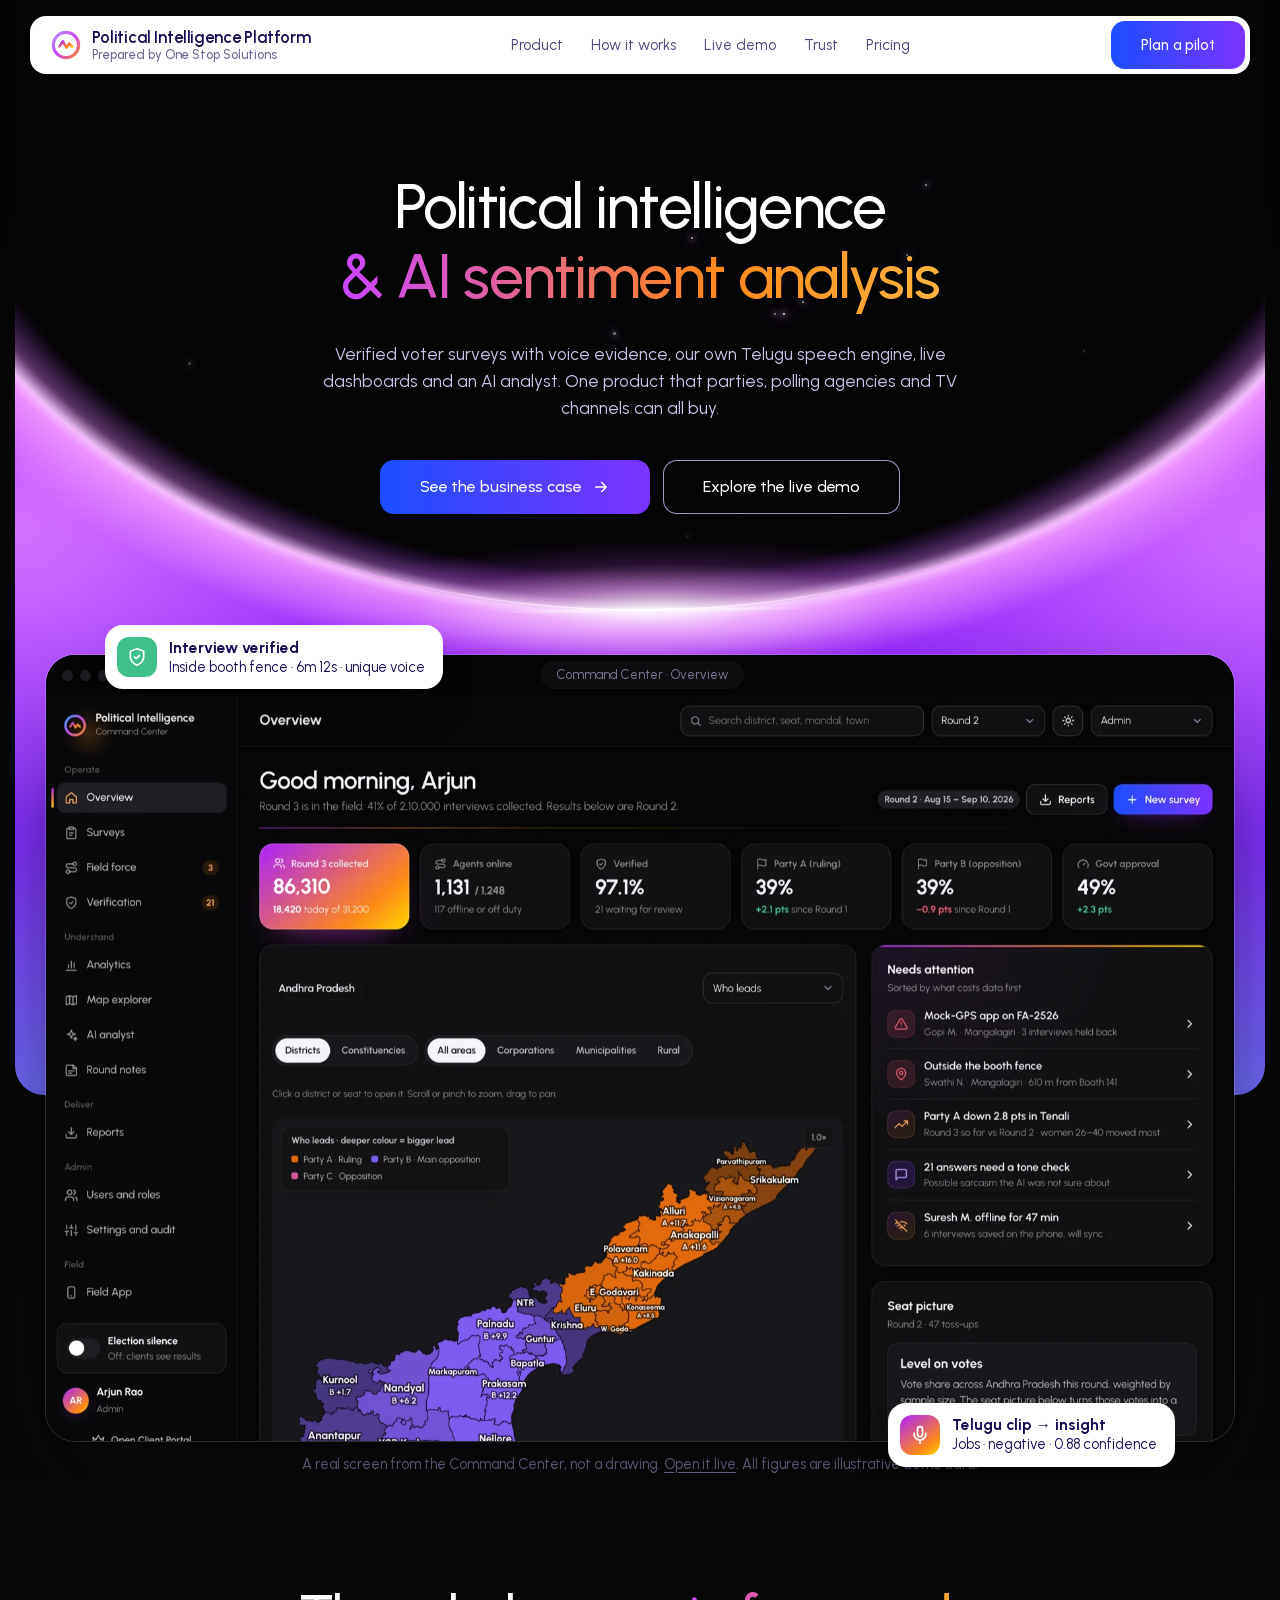
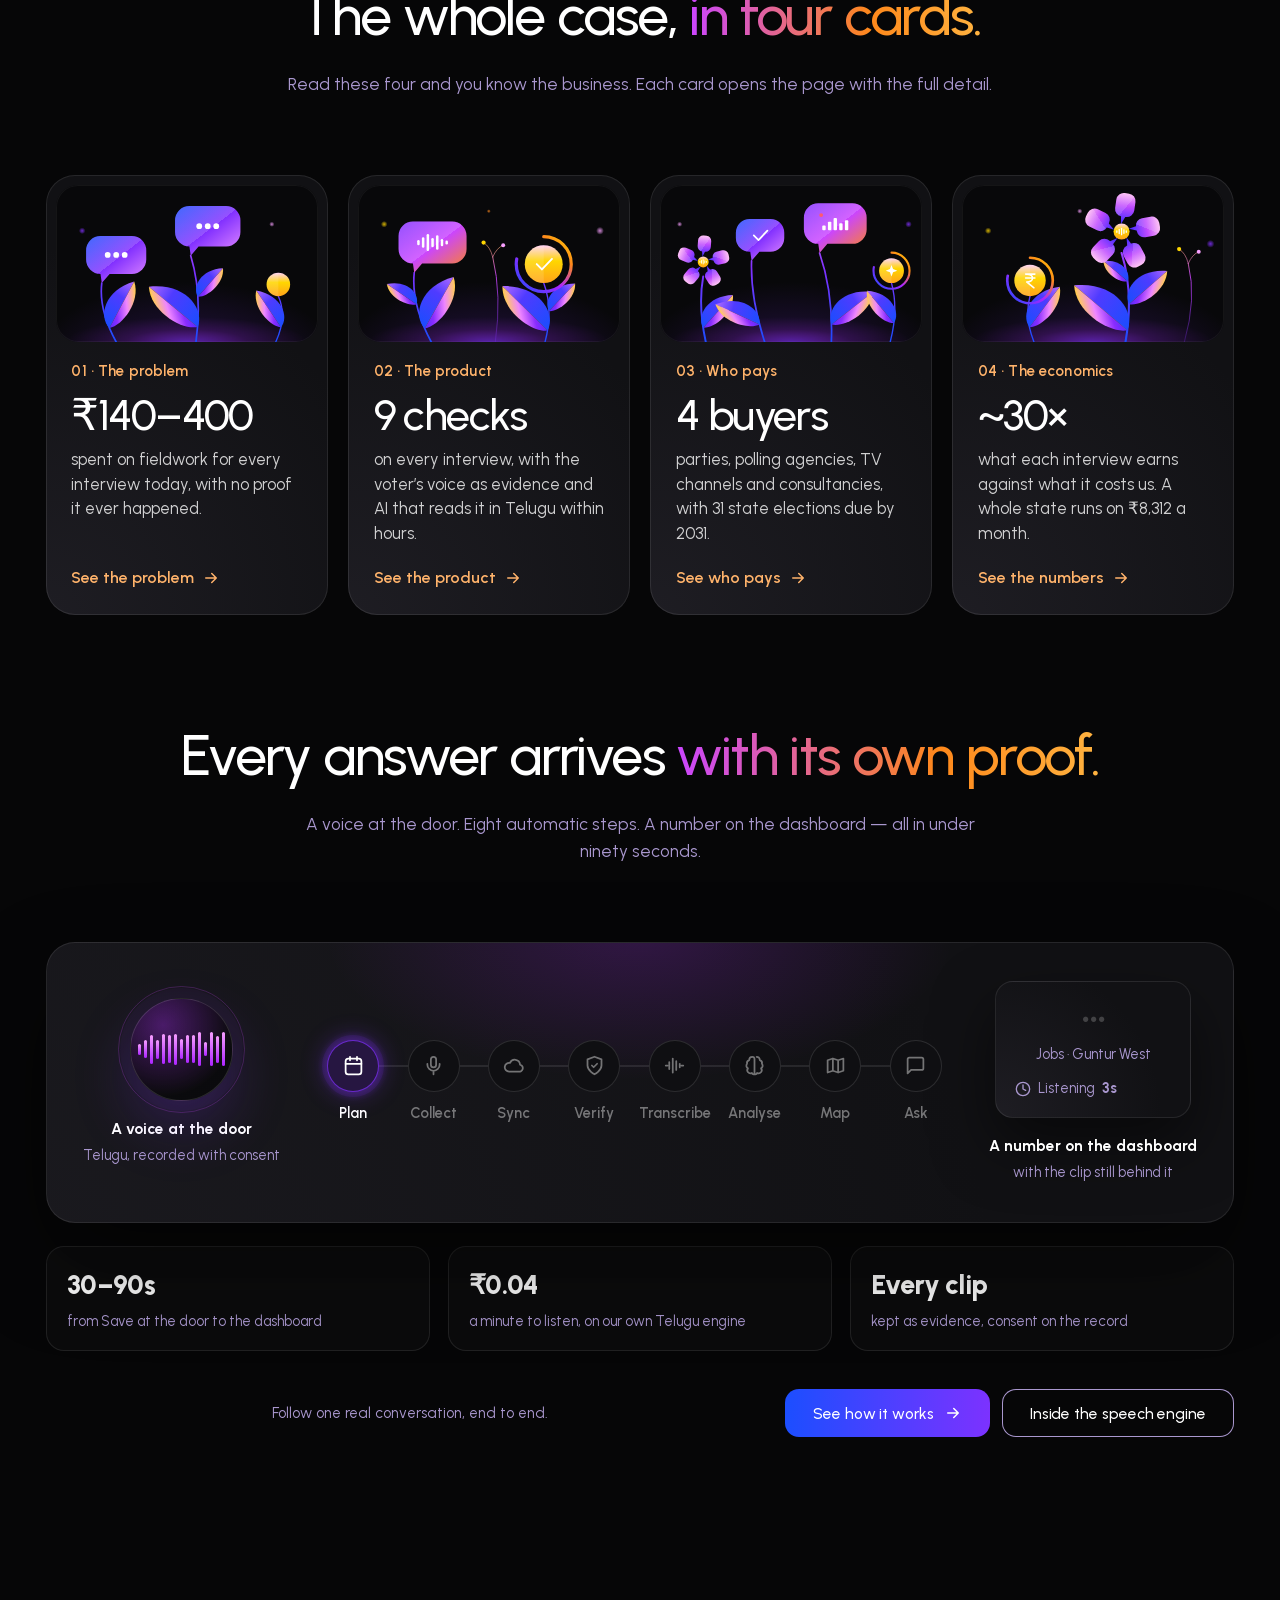
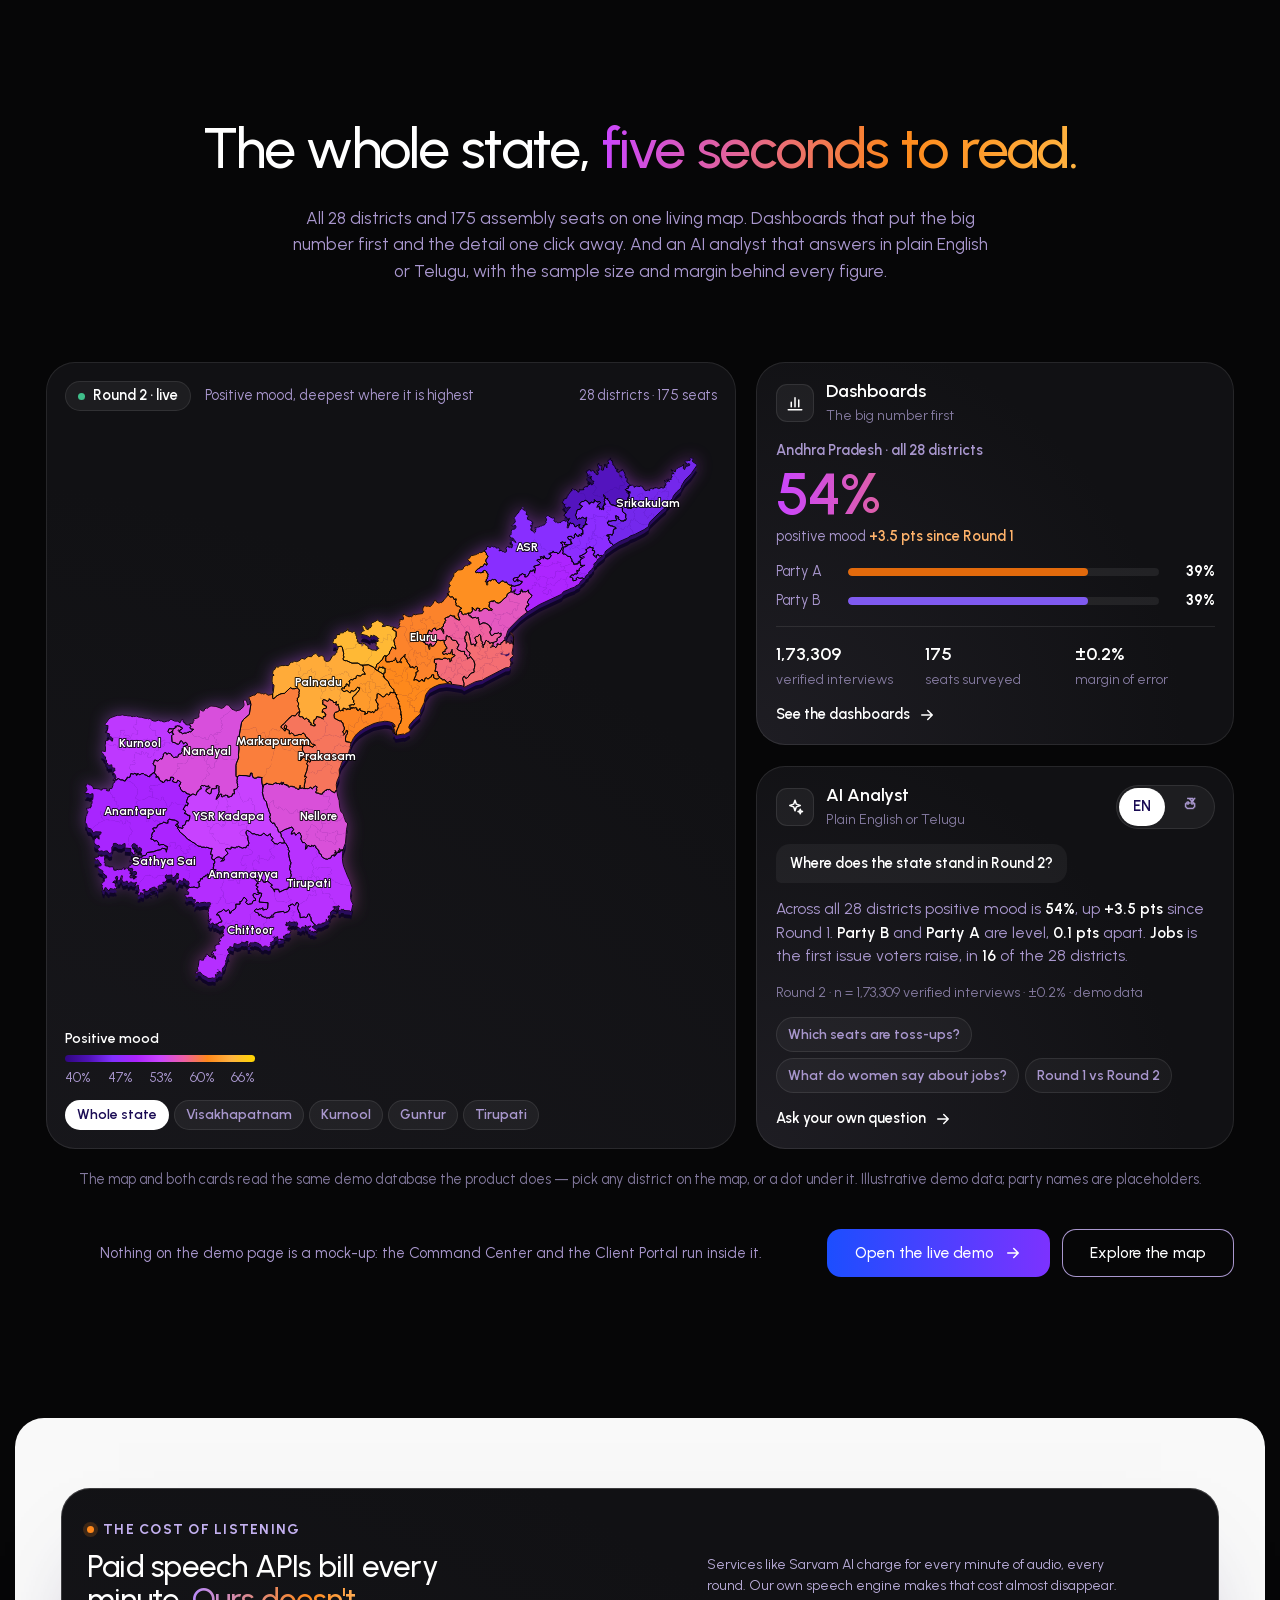
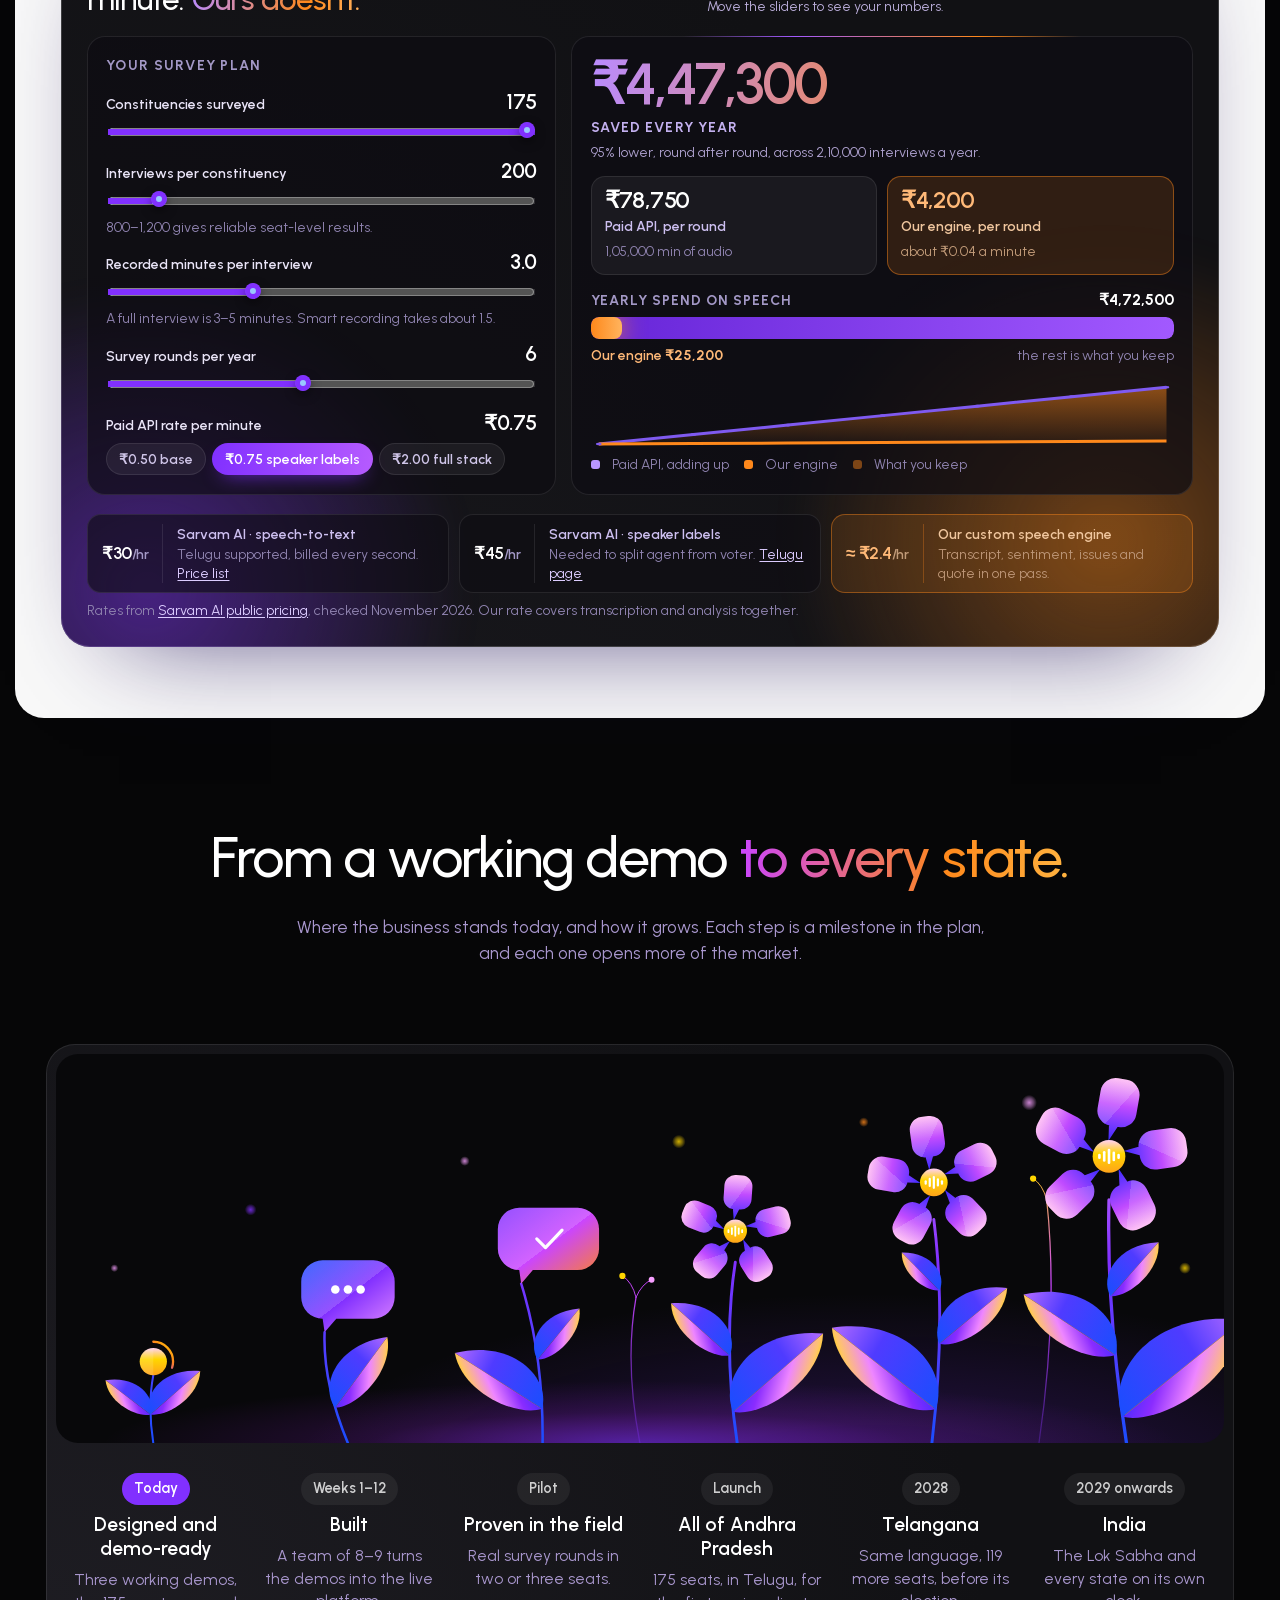
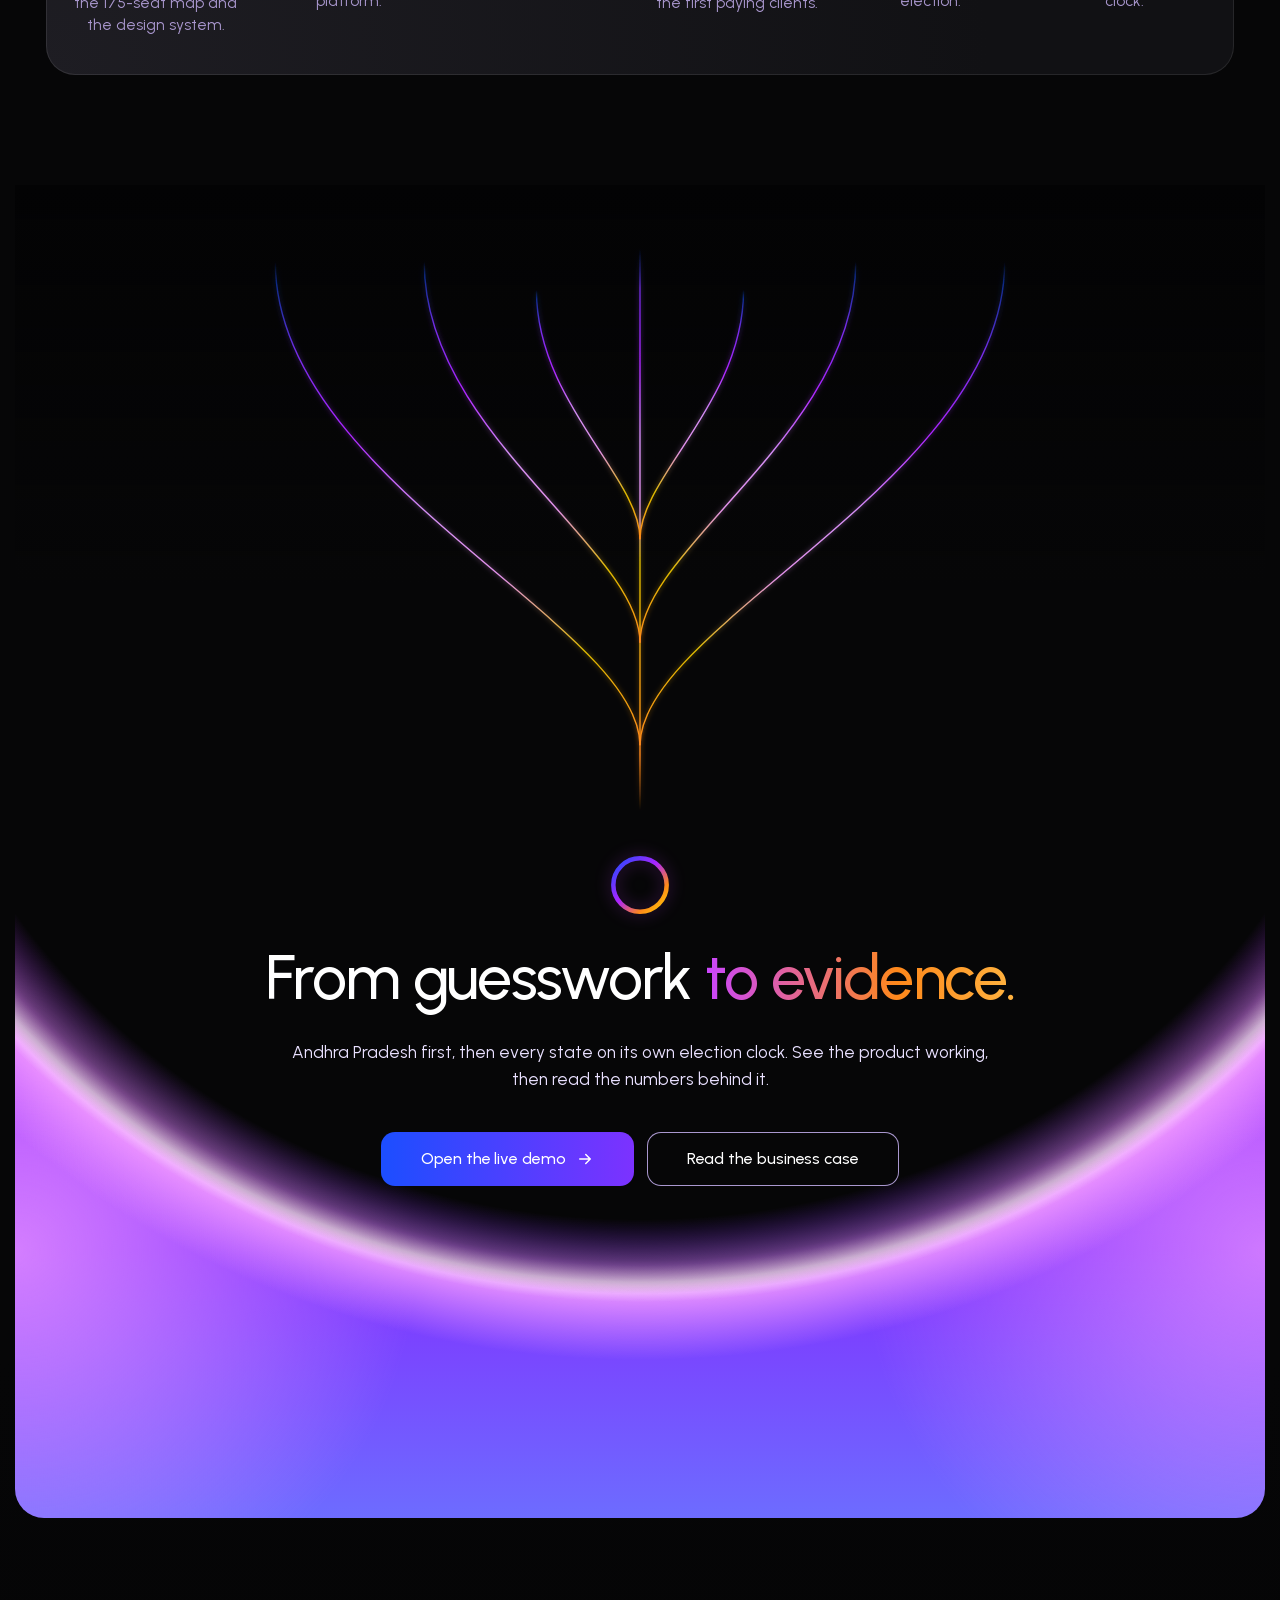
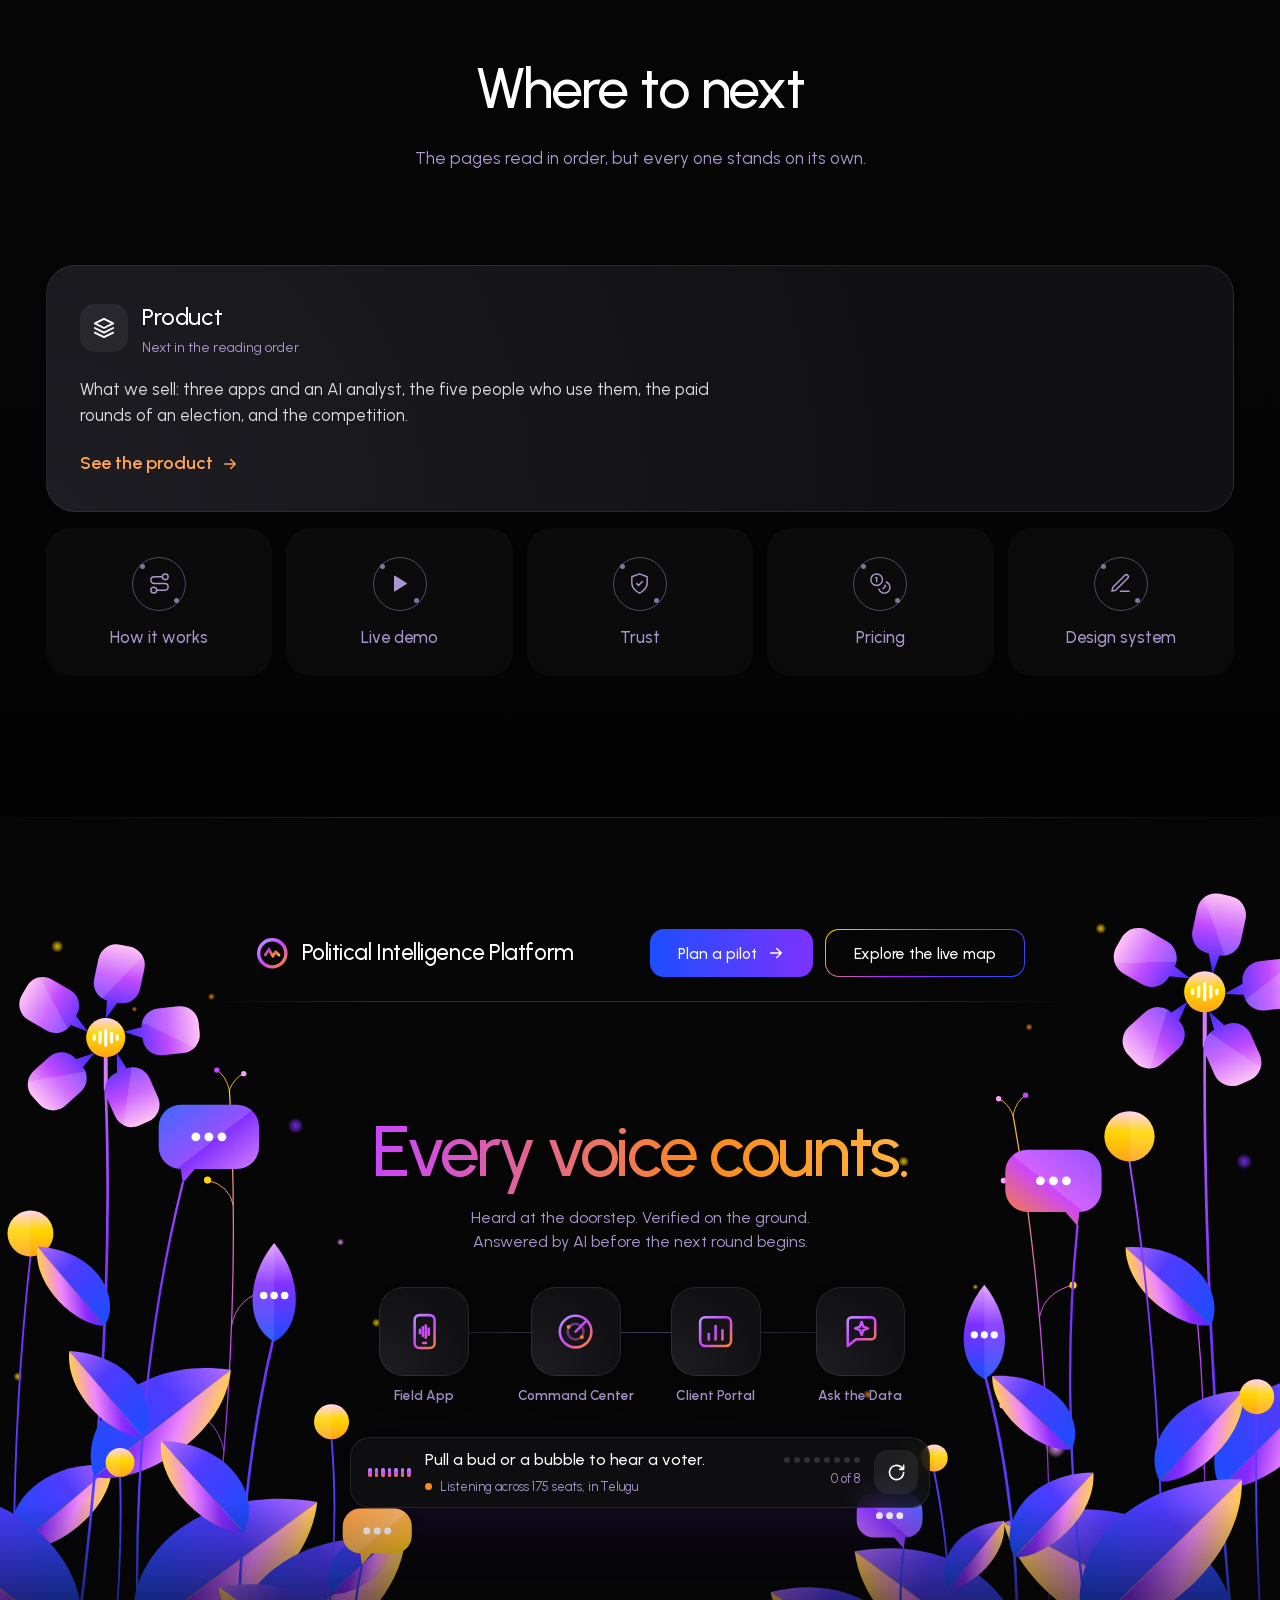
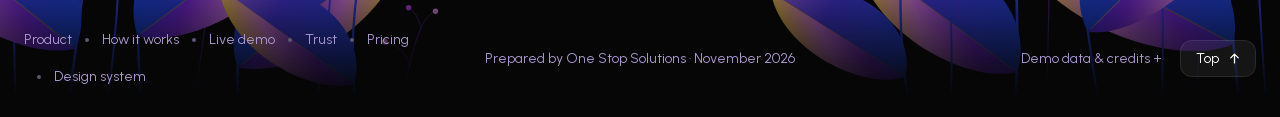
==== index.html @ 865282e0 "Political Intelligence Platform website, ready to deploy Seven-page product site plus the live demo " ====
<!doctype html>
<html lang="en">
<head>
<meta charset="utf-8">
<meta name="viewport" content="width=device-width, initial-scale=1">
<title>Political Intelligence Platform · AI voter sentiment analysis</title>
<meta name="description" content="Political intelligence and AI sentiment analysis for Andhra Pradesh: verified field surveys with voice evidence, a custom Telugu speech engine, live district and constituency dashboards, and an AI analyst that answers in plain language.">
<meta name="theme-color" content="#030304">
<!--seo-->
<link rel="canonical" href="https://pi.onestop-solutions.in/">
<meta name="robots" content="index, follow, max-image-preview:large">
<meta name="author" content="One Stop Solutions">
<meta name="format-detection" content="telephone=no">
<link rel="icon" href="favicon.ico" sizes="48x48">
<link rel="icon" href="favicon.svg" type="image/svg+xml">
<link rel="apple-touch-icon" href="icons/apple-touch-icon.png">
<link rel="manifest" href="site.webmanifest">
<meta name="apple-mobile-web-app-title" content="Political Intel">
<meta property="og:type" content="website">
<meta property="og:site_name" content="Political Intelligence Platform">
<meta property="og:locale" content="en_IN">
<meta property="og:url" content="https://pi.onestop-solutions.in/">
<meta property="og:title" content="Political Intelligence Platform · AI voter sentiment analysis">
<meta property="og:description" content="Political intelligence and AI sentiment analysis for Andhra Pradesh: verified field surveys with voice evidence, a custom Telugu speech engine, live district and constituency dashboards, and an AI analyst that answers in plain language.">
<meta property="og:image" content="https://pi.onestop-solutions.in/share.jpg">
<meta property="og:image:secure_url" content="https://pi.onestop-solutions.in/share.jpg">
<meta property="og:image:type" content="image/jpeg">
<meta property="og:image:width" content="1200">
<meta property="og:image:height" content="630">
<meta property="og:image:alt" content="Political Intelligence Platform: political intelligence and AI sentiment analysis. 175 seats, 28 districts, every interview verified, our own Telugu speech engine, AI analyst.">
<meta name="twitter:card" content="summary_large_image">
<meta name="twitter:title" content="Political Intelligence Platform · AI voter sentiment analysis">
<meta name="twitter:description" content="Political intelligence and AI sentiment analysis for Andhra Pradesh: verified field surveys with voice evidence, a custom Telugu speech engine, live district and constituency dashboards, and an AI analyst that answers in plain language.">
<meta name="twitter:image" content="https://pi.onestop-solutions.in/share.jpg">
<meta name="twitter:image:alt" content="Political Intelligence Platform: political intelligence and AI sentiment analysis. 175 seats, 28 districts, every interview verified, our own Telugu speech engine, AI analyst.">
<script type="application/ld+json">{"@context":"https://schema.org","@graph":[{"@type":"Organization","@id":"https://pi.onestop-solutions.in/#org","name":"One Stop Solutions","url":"https://pi.onestop-solutions.in/","logo":"https://pi.onestop-solutions.in/icons/icon-512.png"},{"@type":"WebSite","@id":"https://pi.onestop-solutions.in/#site","name":"Political Intelligence Platform","url":"https://pi.onestop-solutions.in/","publisher":{"@id":"https://pi.onestop-solutions.in/#org"},"inLanguage":"en-IN"},{"@type":"SoftwareApplication","name":"Political Intelligence Platform","url":"https://pi.onestop-solutions.in/","applicationCategory":"BusinessApplication","operatingSystem":"Web, Android","description":"Political intelligence and AI sentiment analysis for Andhra Pradesh: verified field surveys with voice evidence, a custom Telugu speech engine, live district and constituency dashboards, and an AI analyst that answers in plain language.","image":"https://pi.onestop-solutions.in/share.jpg","publisher":{"@id":"https://pi.onestop-solutions.in/#org"},"areaServed":{"@type":"State","name":"Andhra Pradesh"}}]}</script>
<!--/seo-->

<!--fonts-->
<link rel="preload" href="fonts/urbanist-latin.woff2" as="font" type="font/woff2" crossorigin>
<style>@font-face{font-family:'Urbanist';font-style:normal;font-weight:400 800;font-display:swap;src:url(fonts/urbanist-latin-ext.woff2) format('woff2');unicode-range:U+0100-02BA, U+02BD-02C5, U+02C7-02CC, U+02CE-02D7, U+02DD-02FF, U+0304, U+0308, U+0329, U+1D00-1DBF, U+1E00-1E9F, U+1EF2-1EFF, U+2020, U+20A0-20AB, U+20AD-20C4, U+2113, U+2C60-2C7F, U+A720-A7FF}@font-face{font-family:'Urbanist';font-style:normal;font-weight:400 800;font-display:swap;src:url(fonts/urbanist-latin.woff2) format('woff2');unicode-range:U+0000-00FF, U+0131, U+0152-0153, U+02BB-02BC, U+02C6, U+02DA, U+02DC, U+0304, U+0308, U+0329, U+2000-206F, U+20AC, U+2122, U+2191, U+2193, U+2212, U+2215, U+FEFF, U+FFFD}</style>
<link rel="preconnect" href="https://fonts.googleapis.com">
<link rel="preconnect" href="https://fonts.gstatic.com" crossorigin>
<link href="https://fonts.googleapis.com/css2?family=Noto+Sans+Telugu:wght@400;500;600&display=swap" rel="stylesheet" media="print" onload="this.media='all'">
<noscript><link href="https://fonts.googleapis.com/css2?family=Noto+Sans+Telugu:wght@400;500;600&display=swap" rel="stylesheet"></noscript>
<!--/fonts-->
<link rel="stylesheet" href="styles.css">
<link rel="stylesheet" href="refresh.css">
<link rel="stylesheet" href="pages.css">
<link rel="stylesheet" href="footer.css">
<link rel="stylesheet" href="motion.css">
<link rel="stylesheet" href="demo.css">
<link rel="stylesheet" href="garden.css">
<link rel="stylesheet" href="home.css">
<script>document.documentElement.classList.add('js');(function(d){var h=d.documentElement,go=function(){h.classList.add('fonts-in')};setTimeout(go,300);if(d.fonts&&d.fonts.load)d.fonts.load('500 1em Urbanist').then(go,go)})(document)</script>

<!--pl-css-->
<style>
.ldr{display:none}
.ldr-on .ldr{position:fixed;inset:0;z-index:2147483000;display:grid;place-items:center;background:#060607;color:#fff;font-family:Urbanist,Arial,sans-serif;transition:opacity .55s cubic-bezier(.22,1,.36,1),visibility 0s linear .55s}
.ldr-on{overflow:hidden}
.ldr::before{content:"";position:absolute;left:50%;top:50%;width:520px;height:520px;margin:-260px 0 0 -260px;border-radius:50%;background:radial-gradient(closest-side,rgba(129,48,255,.30),rgba(172,36,255,.10) 55%,transparent);filter:blur(20px);animation:ldr-breathe 2.4s ease-in-out infinite alternate}
.ldr-in{position:relative;display:flex;flex-direction:column;align-items:center;gap:18px;transition:transform .55s cubic-bezier(.22,1,.36,1)}
.ldr svg{width:64px;height:64px;overflow:visible}
.ldr .ldr-c{stroke-dasharray:80;stroke-dashoffset:80;animation:ldr-draw .9s cubic-bezier(.65,0,.35,1) .05s forwards}
.ldr .ldr-p{stroke-dasharray:24;stroke-dashoffset:24;animation:ldr-draw .6s cubic-bezier(.65,0,.35,1) .55s forwards}
.ldr-w{font-size:17px;font-weight:600;letter-spacing:.02em;text-align:center;opacity:0;transform:translateY(8px);animation:ldr-up .6s cubic-bezier(.22,1,.36,1) .35s forwards}
.ldr-w small{display:block;margin-top:4px;font-size:13px;font-weight:500;letter-spacing:.08em;text-transform:uppercase;color:rgba(255,255,255,.56)}
.ldr-t{width:168px;height:2px;border-radius:2px;background:rgba(255,255,255,.10);overflow:hidden;opacity:0;animation:ldr-up .4s ease .5s forwards}
.ldr-b{display:block;height:100%;transform-origin:0 50%;transform:scaleX(.04);background:linear-gradient(90deg,#2ba7ff,#ca45ff 50%,#fe881b);animation:ldr-load 2.2s cubic-bezier(.1,.7,.2,1) .5s forwards}
.ldr.done .ldr-b{animation:none;transform:scaleX(1);transition:transform .3s ease-out}
.ldr.out{opacity:0;visibility:hidden}
.ldr.out .ldr-in{transform:scale(.97)}
.ldr-on .hero .h-ln,.ldr-on .hero .lead,.ldr-on .hero .hero-cta,.ldr-on .hz,.ldr-on .hero-stage,.ldr-on .ph-in>*{animation-play-state:paused!important}
@keyframes ldr-draw{to{stroke-dashoffset:0}}
@keyframes ldr-up{to{opacity:1;transform:none}}
@keyframes ldr-load{to{transform:scaleX(.86)}}
@keyframes ldr-breathe{from{opacity:.7;transform:scale(.94)}to{opacity:1;transform:scale(1.04)}}
@media (prefers-reduced-motion:reduce){.ldr *,.ldr::before{animation:none!important}.ldr .ldr-c,.ldr .ldr-p{stroke-dashoffset:0}.ldr-w,.ldr-t{opacity:1;transform:none}.ldr-b{transform:scaleX(.5)}}
</style>
<script>(function(h){try{if(sessionStorage.getItem('pi-ldr'))return}catch(e){}h.classList.add('ldr-on')})(document.documentElement)</script>
<!--/pl-css-->
</head>
<body>
<!--pl-->
<div class="ldr" id="ldr" role="status" aria-live="polite" aria-label="Loading Political Intelligence Platform"><div class="ldr-in">
<svg viewBox="0 0 32 32" aria-hidden="true"><defs><linearGradient id="ldrB" x1="0" y1="0" x2="1" y2="1"><stop offset="0" stop-color="#b997ff"/><stop offset=".5" stop-color="#ca45ff"/><stop offset="1" stop-color="#fe881b"/></linearGradient><linearGradient id="ldrW" x1="0" y1="0" x2="1" y2="1"><stop offset="0" stop-color="#ac24ff"/><stop offset=".73" stop-color="#fe881b"/><stop offset="1" stop-color="#ffd600"/></linearGradient></defs><circle class="ldr-c" cx="16" cy="16" r="12.6" fill="none" stroke="url(#ldrB)" stroke-width="3.2" transform="rotate(-90 16 16)"/><path class="ldr-p" d="M9.6 17.4l3.3-5.1 3.5 6.4 2.7-4.1 3.1 3" fill="none" stroke="url(#ldrW)" stroke-width="2.6" stroke-linecap="round" stroke-linejoin="round"/></svg>
<div class="ldr-w">Political Intelligence Platform<small>One Stop Solutions</small></div>
<div class="ldr-t"><i class="ldr-b"></i></div>
</div></div>
<script>(function(){var d=document,h=d.documentElement,el=d.getElementById('ldr');if(!el)return;if(!h.classList.contains('ldr-on')){el.remove();return}
var t0=performance.now(),rm=matchMedia('(prefers-reduced-motion: reduce)').matches,MIN=rm?250:1150,MAX=2600,gone=false;
function finish(){if(gone)return;gone=true;try{sessionStorage.setItem('pi-ldr','1')}catch(e){}
var wait=Math.max(0,MIN-(performance.now()-t0));setTimeout(function(){el.classList.add('done');setTimeout(function(){el.classList.add('out');h.classList.remove('ldr-on');setTimeout(function(){el.remove()},650)},rm?0:260)},wait)}
function ready(){var f=d.fonts&&d.fonts.ready?d.fonts.ready:Promise.resolve();f.then(finish,finish)}
if(d.readyState!=='loading')ready();else d.addEventListener('DOMContentLoaded',ready,{once:true});addEventListener('load',finish,{once:true});setTimeout(finish,MAX)})()</script>
<!--/pl-->

<a class="skip" href="#main">Skip to content</a>

<!-- ICONS -->
<svg width="0" height="0" style="position:absolute" aria-hidden="true" focusable="false">
  <defs>
    <linearGradient id="gBrand" x1="0" y1="0" x2="1" y2="1"><stop offset="0" stop-color="#b997ff"/><stop offset=".5" stop-color="#ca45ff"/><stop offset="1" stop-color="#fe881b"/></linearGradient>
    <linearGradient id="gWarm" x1="0" y1="0" x2="1" y2="1"><stop offset="0" stop-color="#ac24ff"/><stop offset=".73" stop-color="#fe881b"/><stop offset="1" stop-color="#ffd600"/></linearGradient>
    <linearGradient id="gIcon" gradientUnits="userSpaceOnUse" x1="3" y1="3" x2="21" y2="21"><stop offset="0" stop-color="#b997ff"/><stop offset=".5" stop-color="#ca45ff"/><stop offset="1" stop-color="#fe881b"/></linearGradient>
    <linearGradient id="gRing" x1="0" y1="0" x2="1" y2="1"><stop offset="0" stop-color="#1b4dfe"/><stop offset=".45" stop-color="#ac24ff"/><stop offset=".75" stop-color="#fe881b"/><stop offset="1" stop-color="#ffd600"/></linearGradient>
  </defs>
  <symbol id="ring" viewBox="0 0 48 48"><circle cx="24" cy="24" r="20" fill="none" stroke="url(#gRing)" stroke-width="3.4"/></symbol>
  <symbol id="logo" viewBox="0 0 32 32"><circle cx="16" cy="16" r="12.6" fill="none" stroke="url(#gBrand)" stroke-width="3.2"/><path d="M9.6 17.4l3.3-5.1 3.5 6.4 2.7-4.1 3.1 3" fill="none" stroke="url(#gWarm)" stroke-width="2.6" stroke-linecap="round" stroke-linejoin="round"/></symbol>
  <g fill="none" stroke="currentColor" stroke-width="2" stroke-linecap="round" stroke-linejoin="round">
    <symbol id="i-users" viewBox="0 0 24 24"><path d="M16 21v-2a4 4 0 0 0-4-4H6a4 4 0 0 0-4 4v2"/><circle cx="9" cy="7" r="4"/><path d="M22 21v-2a4 4 0 0 0-3-3.87M16 3.13a4 4 0 0 1 0 7.75"/></symbol>
    <symbol id="i-user" viewBox="0 0 24 24"><circle cx="12" cy="8" r="4"/><path d="M4 21v-1a6 6 0 0 1 6-6h4a6 6 0 0 1 6 6v1"/></symbol>
    <symbol id="i-pin" viewBox="0 0 24 24"><path d="M20 10c0 6-8 12-8 12S4 16 4 10a8 8 0 0 1 16 0z"/><circle cx="12" cy="10" r="3"/></symbol>
    <symbol id="i-layers" viewBox="0 0 24 24"><path d="M12 2 2 7l10 5 10-5-10-5z"/><path d="m2 17 10 5 10-5M2 12l10 5 10-5"/></symbol>
    <symbol id="i-mic" viewBox="0 0 24 24"><rect x="9" y="2" width="6" height="12" rx="3"/><path d="M19 10v1a7 7 0 0 1-14 0v-1M12 18v4"/></symbol>
    <symbol id="i-shield" viewBox="0 0 24 24"><path d="M12 22s8-4 8-10V5l-8-3-8 3v7c0 6 8 10 8 10z"/><path d="m9 12 2 2 4-4"/></symbol>
    <symbol id="i-bars" viewBox="0 0 24 24"><path d="M3 21h18M7 17v-6M12 17V5M17 17v-9"/></symbol>
    <symbol id="i-spark" viewBox="0 0 24 24"><path d="M12 3l1.8 5.2L19 10l-5.2 1.8L12 17l-1.8-5.2L5 10l5.2-1.8z"/><path d="M19 15l.8 2.2L22 18l-2.2.8L19 21l-.8-2.2L16 18l2.2-.8z"/></symbol>
    <symbol id="i-search" viewBox="0 0 24 24"><circle cx="11" cy="11" r="7"/><path d="m21 21-4.3-4.3"/></symbol>
    <symbol id="i-bell" viewBox="0 0 24 24"><path d="M6 8a6 6 0 0 1 12 0c0 7 3 9 3 9H3s3-2 3-9M10.3 21a1.9 1.9 0 0 0 3.4 0"/></symbol>
    <symbol id="i-cal" viewBox="0 0 24 24"><rect x="3" y="4" width="18" height="18" rx="3"/><path d="M16 2v4M8 2v4M3 10h18"/></symbol>
    <symbol id="i-swap" viewBox="0 0 24 24"><path d="M7 4 3 8l4 4M3 8h14M17 20l4-4-4-4M21 16H7"/></symbol>
    <symbol id="i-download" viewBox="0 0 24 24"><path d="M21 15v4a2 2 0 0 1-2 2H5a2 2 0 0 1-2-2v-4M7 10l5 5 5-5M12 15V3"/></symbol>
    <symbol id="i-plus" viewBox="0 0 24 24"><path d="M12 5v14M5 12h14"/></symbol>
    <symbol id="i-check" viewBox="0 0 24 24"><path d="M20 6 9 17l-5-5"/></symbol>
    <symbol id="i-checkc" viewBox="0 0 24 24"><circle cx="12" cy="12" r="10"/><path d="m8 12 3 3 5-6"/></symbol>
    <symbol id="i-x" viewBox="0 0 24 24"><path d="M18 6 6 18M6 6l12 12"/></symbol>
    <symbol id="i-xc" viewBox="0 0 24 24"><circle cx="12" cy="12" r="10"/><path d="m15 9-6 6M9 9l6 6"/></symbol>
    <symbol id="i-minus" viewBox="0 0 24 24"><path d="M5 12h14"/></symbol>
    <symbol id="i-phone" viewBox="0 0 24 24"><rect x="6" y="2" width="12" height="20" rx="3"/><path d="M11 18h2"/></symbol>
    <symbol id="i-cloud" viewBox="0 0 24 24"><path d="M17.5 19H7a5 5 0 1 1 1-9.9A6 6 0 0 1 19.5 11 4 4 0 0 1 17.5 19z"/></symbol>
    <symbol id="i-wave" viewBox="0 0 24 24"><path d="M2 12h2M6 8v8M10 4v16M14 7v10M18 10v4M22 12h-2"/></symbol>
    <symbol id="i-brain" viewBox="0 0 24 24"><path d="M9.5 2A3.5 3.5 0 0 0 6 5.5v.3A3.5 3.5 0 0 0 3.5 10a3.5 3.5 0 0 0 1 5.3A3.5 3.5 0 0 0 9 20.5 2.5 2.5 0 0 0 12 22V4.5A2.5 2.5 0 0 0 9.5 2zM14.5 2A3.5 3.5 0 0 1 18 5.5v.3a3.5 3.5 0 0 1 2.5 4.2 3.5 3.5 0 0 1-1 5.3 3.5 3.5 0 0 1-4.5 5.2A2.5 2.5 0 0 1 12 22"/></symbol>
    <symbol id="i-chat" viewBox="0 0 24 24"><path d="M21 15a2 2 0 0 1-2 2H7l-4 4V5a2 2 0 0 1 2-2h14a2 2 0 0 1 2 2z"/></symbol>
    <symbol id="i-target" viewBox="0 0 24 24"><circle cx="12" cy="12" r="10"/><circle cx="12" cy="12" r="6"/><circle cx="12" cy="12" r="2"/></symbol>
    <symbol id="i-crown" viewBox="0 0 24 24"><path d="m2 7 5 5 5-8 5 8 5-5-2 12H4z"/></symbol>
    <symbol id="i-clip" viewBox="0 0 24 24"><rect x="8" y="2" width="8" height="4" rx="1"/><path d="M16 4h2a2 2 0 0 1 2 2v14a2 2 0 0 1-2 2H6a2 2 0 0 1-2-2V6a2 2 0 0 1 2-2h2M9 12h6M9 16h4"/></symbol>
    <symbol id="i-eye" viewBox="0 0 24 24"><path d="M2 12s3.5-7 10-7 10 7 10 7-3.5 7-10 7S2 12 2 12z"/><circle cx="12" cy="12" r="3"/></symbol>
    <symbol id="i-alert" viewBox="0 0 24 24"><path d="M10.3 3.9 1.8 18a2 2 0 0 0 1.7 3h17a2 2 0 0 0 1.7-3L13.7 3.9a2 2 0 0 0-3.4 0zM12 9v4M12 17h.01"/></symbol>
    <symbol id="i-lock" viewBox="0 0 24 24"><rect x="3" y="11" width="18" height="11" rx="2"/><path d="M7 11V7a5 5 0 0 1 10 0v4"/></symbol>
    <symbol id="i-server" viewBox="0 0 24 24"><rect x="2" y="3" width="20" height="8" rx="2"/><rect x="2" y="13" width="20" height="8" rx="2"/><path d="M6 7h.01M6 17h.01"/></symbol>
    <symbol id="i-db" viewBox="0 0 24 24"><ellipse cx="12" cy="5" rx="9" ry="3"/><path d="M3 5v14c0 1.7 4 3 9 3s9-1.3 9-3V5M3 12c0 1.7 4 3 9 3s9-1.3 9-3"/></symbol>
    <symbol id="i-code" viewBox="0 0 24 24"><path d="m16 18 6-6-6-6M8 6l-6 6 6 6"/></symbol>
    <symbol id="i-pen" viewBox="0 0 24 24"><path d="M12 20h9M16.5 3.5a2.1 2.1 0 0 1 3 3L7 19l-4 1 1-4z"/></symbol>
    <symbol id="i-cpu" viewBox="0 0 24 24"><rect x="5" y="5" width="14" height="14" rx="2"/><rect x="9" y="9" width="6" height="6"/><path d="M9 1v4M15 1v4M9 19v4M15 19v4M1 9h4M1 15h4M19 9h4M19 15h4"/></symbol>
    <symbol id="i-rocket" viewBox="0 0 24 24"><path d="M4.5 16.5c-1.5 1.3-2 5-2 5s3.7-.5 5-2c.7-.8.7-2.1-.1-2.9a2.2 2.2 0 0 0-2.9-.1zM12 15l-3-3a22 22 0 0 1 2-3.9A12.9 12.9 0 0 1 22 2c0 2.7-.8 7.5-6 11a22.4 22.4 0 0 1-4 2zM9 12H4s.5-3 2-4c1.6-1.1 5 0 5 0M12 15v5s3-.5 4-2c1.1-1.6 0-5 0-5"/></symbol>
    <symbol id="i-refresh" viewBox="0 0 24 24"><path d="M21 12a9 9 0 1 1-3-6.7L21 8M21 3v5h-5"/></symbol>
    <symbol id="i-wifioff" viewBox="0 0 24 24"><path d="m2 2 20 20M8.5 16.5a5 5 0 0 1 7 0M2 8.8a15 15 0 0 1 4.2-2.7M10.7 5.1A15 15 0 0 1 22 8.8M5 12.9a10 10 0 0 1 5.2-2.8M16.9 11a10 10 0 0 1 2.1 1.9M12 20h.01"/></symbol>
    <symbol id="i-file" viewBox="0 0 24 24"><path d="M14 2H6a2 2 0 0 0-2 2v16a2 2 0 0 0 2 2h12a2 2 0 0 0 2-2V8z"/><path d="M14 2v6h6M8 13h8M8 17h5"/></symbol>
    <symbol id="i-play" viewBox="0 0 24 24"><path d="M7 4.5v15l12-7.5z" fill="currentColor"/></symbol>
    <symbol id="i-pause" viewBox="0 0 24 24"><path d="M7 4h3v16H7zM14 4h3v16h-3z" fill="currentColor"/></symbol>
    <symbol id="i-arrow" viewBox="0 0 24 24"><path d="M5 12h14M13 6l6 6-6 6"/></symbol>
    <symbol id="i-send" viewBox="0 0 24 24"><path d="M22 2 11 13M22 2l-7 20-4-9-9-4z"/></symbol>
    <symbol id="i-trend" viewBox="0 0 24 24"><path d="m23 6-9.5 9.5-5-5L1 18"/><path d="M17 6h6v6"/></symbol>
    <symbol id="i-coins" viewBox="0 0 24 24"><circle cx="8" cy="8" r="6"/><path d="M18.1 10.4A6 6 0 1 1 10.3 18M7 6h1v4M16.7 13.9l.7.7-2.8 2.8"/></symbol>
    <symbol id="i-scale" viewBox="0 0 24 24"><path d="M12 3v18M5 7h14M5 7l-3 7a3.5 3.5 0 0 0 6 0zM19 7l-3 7a3.5 3.5 0 0 0 6 0zM8 21h8"/></symbol>
    <symbol id="i-flag" viewBox="0 0 24 24"><path d="M4 15s1-1 4-1 5 2 8 2 4-1 4-1V3s-1 1-4 1-5-2-8-2-4 1-4 1zM4 22v-7"/></symbol>
    <symbol id="i-globe" viewBox="0 0 24 24"><circle cx="12" cy="12" r="10"/><path d="M2 12h20M12 2a15 15 0 0 1 0 20 15 15 0 0 1 0-20z"/></symbol>
    <symbol id="i-brief" viewBox="0 0 24 24"><rect x="2" y="7" width="20" height="14" rx="2"/><path d="M16 21V5a2 2 0 0 0-2-2h-4a2 2 0 0 0-2 2v16"/></symbol>
    <symbol id="i-drop" viewBox="0 0 24 24"><path d="M12 2.7s7 7.3 7 12.3a7 7 0 0 1-14 0c0-5 7-12.3 7-12.3z"/></symbol>
    <symbol id="i-road" viewBox="0 0 24 24"><path d="M4 21 9 3M20 21 15 3M12 5v2M12 11v2M12 17v2"/></symbol>
    <symbol id="i-grad" viewBox="0 0 24 24"><path d="M22 10 12 5 2 10l10 5 10-5zM6 12v5c3 2 9 2 12 0v-5"/></symbol>
    <symbol id="i-heart" viewBox="0 0 24 24"><path d="M20.8 4.6a5.5 5.5 0 0 0-7.8 0L12 5.7l-1-1.1a5.5 5.5 0 0 0-7.8 7.8L12 21l8.8-8.6a5.5 5.5 0 0 0 0-7.8z"/></symbol>
    <symbol id="i-gauge" viewBox="0 0 24 24"><path d="M12 14l4-4M3.3 19a10 10 0 1 1 17.4 0"/></symbol>
    <symbol id="i-finger" viewBox="0 0 24 24"><path d="M12 10a2 2 0 0 0-2 2c0 3 .5 6 2 9M8.2 7A6 6 0 0 1 18 12c0 2.3-.3 4.6-1 7M6 12a6 6 0 0 1 .4-2.1M6 16c.4 2 1 3.7 2 5M15.5 13c0 3-.5 5.5-1.5 8M3 12a9 9 0 0 1 15-6.7M20.5 9.5c.3.8.5 1.6.5 2.5"/></symbol>
    <symbol id="i-bolt" viewBox="0 0 24 24"><path d="M13 2 3 14h9l-1 8 10-12h-9z"/></symbol>
    <symbol id="i-menu" viewBox="0 0 24 24"><path d="M4 7h16M4 12h16M4 17h16"/></symbol>
    <symbol id="i-trash" viewBox="0 0 24 24"><path d="M3 6h18M8 6V4a2 2 0 0 1 2-2h4a2 2 0 0 1 2 2v2M19 6l-1 14a2 2 0 0 1-2 2H8a2 2 0 0 1-2-2L5 6"/></symbol>
    <symbol id="i-laptop" viewBox="0 0 24 24"><rect x="4" y="4" width="16" height="11" rx="2"/><path d="M2 20h20"/></symbol>
    <symbol id="i-headset" viewBox="0 0 24 24"><path d="M3 14v-2a9 9 0 0 1 18 0v2"/><rect x="2" y="14" width="5" height="7" rx="2"/><rect x="17" y="14" width="5" height="7" rx="2"/></symbol>
    <symbol id="i-test" viewBox="0 0 24 24"><path d="M9 2h6M10 2v6L4 19a2 2 0 0 0 1.8 3h12.4A2 2 0 0 0 20 19L14 8V2M7 14h10"/></symbol>
    <symbol id="i-chev" viewBox="0 0 24 24"><path d="m6 9 6 6 6-6"/></symbol>
    <symbol id="i-map" viewBox="0 0 24 24"><path d="M9 4 3 6v14l6-2 6 2 6-2V4l-6 2-6-2zM9 4v14M15 6v14"/></symbol>
    <symbol id="i-sun" viewBox="0 0 24 24"><circle cx="12" cy="12" r="4"/><path d="M12 2v2M12 20v2M4.9 4.9l1.4 1.4M17.7 17.7l1.4 1.4M2 12h2M20 12h2M4.9 19.1l1.4-1.4M17.7 6.3l1.4-1.4"/></symbol>
    <symbol id="i-hand" viewBox="0 0 24 24"><path d="M18 11V6a2 2 0 0 0-4 0M14 10V4a2 2 0 0 0-4 0v2M10 10.5V6a2 2 0 0 0-4 0v8M18 8a2 2 0 1 1 4 0v6a8 8 0 0 1-8 8h-2c-2.8 0-4.5-.9-6-2.4l-3.6-3.6a2 2 0 0 1 2.8-2.8L7 15"/></symbol>
    <symbol id="i-clock" viewBox="0 0 24 24"><circle cx="12" cy="12" r="10"/><path d="M12 6v6l4 2"/></symbol>
    <symbol id="i-filter" viewBox="0 0 24 24"><path d="M22 3H2l8 9.5V19l4 2v-8.5z"/></symbol>
    <symbol id="i-more" viewBox="0 0 24 24"><circle cx="5" cy="12" r="1"/><circle cx="12" cy="12" r="1"/><circle cx="19" cy="12" r="1"/></symbol>
    <symbol id="i-leaf" viewBox="0 0 24 24"><path d="M11 20A7 7 0 0 1 9.8 6.1C15.5 5 17 4.5 19 2c1 2 2 4.2 2 8 0 5.5-4.8 10-10 10z"/><path d="M2 21c0-3 1.9-5.4 5.1-6"/></symbol>
    <symbol id="i-tag" viewBox="0 0 24 24"><path d="M20.6 13.4 13.4 20.6a2 2 0 0 1-2.8 0L2 12V2h10l8.6 8.6a2 2 0 0 1 0 2.8z"/><path d="M7 7h.01"/></symbol>
    <symbol id="i-car" viewBox="0 0 24 24"><path d="M5 17H3v-5l2-5h14l2 5v5h-2M5 12h14"/><circle cx="7.5" cy="17" r="2"/><circle cx="16.5" cy="17" r="2"/></symbol>
    <symbol id="i-route" viewBox="0 0 24 24"><circle cx="6" cy="19" r="3"/><circle cx="18" cy="5" r="3"/><path d="M9 19h8.5a3.5 3.5 0 0 0 0-7h-11a3.5 3.5 0 0 1 0-7H15"/></symbol>
    <symbol id="i-ear" viewBox="0 0 24 24"><path d="M6 8.5a6.5 6.5 0 1 1 13 0c0 6-6 6-6 10a3.5 3.5 0 1 1-7 0M15 8.5a2.5 2.5 0 0 0-5 0v1a2 2 0 1 1 0 4"/></symbol>
    <symbol id="i-compass" viewBox="0 0 24 24"><circle cx="12" cy="12" r="10"/><path d="m16.2 7.8-2.1 6.3-6.3 2.1 2.1-6.3z"/></symbol>
    <symbol id="i-sliders" viewBox="0 0 24 24"><path d="M4 21v-7M4 10V3M12 21v-9M12 8V3M20 21v-5M20 12V3M1 14h6M9 8h6M17 16h6"/></symbol>
    <symbol id="i-book" viewBox="0 0 24 24"><path d="M4 19.5A2.5 2.5 0 0 1 6.5 17H20V2H6.5A2.5 2.5 0 0 0 4 4.5v15zM4 19.5A2.5 2.5 0 0 0 6.5 22H20v-5"/></symbol>
    <symbol id="i-grid" viewBox="0 0 24 24"><rect x="3" y="3" width="7" height="7" rx="1.5"/><rect x="14" y="3" width="7" height="7" rx="1.5"/><rect x="3" y="14" width="7" height="7" rx="1.5"/><rect x="14" y="14" width="7" height="7" rx="1.5"/></symbol>
    <symbol id="i-share" viewBox="0 0 24 24"><circle cx="18" cy="5" r="3"/><circle cx="6" cy="12" r="3"/><circle cx="18" cy="19" r="3"/><path d="m8.6 13.5 6.8 4M15.4 6.5l-6.8 4"/></symbol>
    <symbol id="i-building" viewBox="0 0 24 24"><path d="M3 21h18M5 21V7l7-4 7 4v14M9 21v-4h6v4M9 10h.01M15 10h.01M9 14h.01M15 14h.01"/></symbol>
    <symbol id="i-home" viewBox="0 0 24 24"><path d="M3 10.5 12 3l9 7.5V20a1 1 0 0 1-1 1h-5v-6h-6v6H4a1 1 0 0 1-1-1z"/></symbol>
    <symbol id="i-key" viewBox="0 0 24 24"><circle cx="7.5" cy="15.5" r="4.5"/><path d="m10.7 12.3 9.8-9.8M16 7l3 3M19 4l2 2"/></symbol>
    <symbol id="i-sankey" viewBox="0 0 24 24"><path d="M3 5h4c5 0 5 7 10 7h4M3 19h4c5 0 5-7 10-7"/></symbol>
  </g>
</svg>

<!-- NAV -->
<nav class="nav" id="nav" aria-label="Main">
  <a class="brand" href="index.html" aria-label="Political Intelligence Platform, back to top">
    <svg aria-hidden="true"><use href="#logo"/></svg>
    <span class="brand-name">Political Intelligence Platform<small>Prepared by One Stop Solutions</small></span>
  </a>
  <ul class="nav-links" id="navLinks">
    <li><a href="product.html">Product</a></li>
    <li><a href="how.html">How it works</a></li>
    <li><a href="demo.html">Live demo</a></li>
    <li><a href="trust.html">Trust</a></li>
    <li><a href="plan.html">Pricing</a></li>
  </ul>
  <a class="btn btn-primary" href="plan.html#engage">Plan a pilot</a>
  <button class="nav-menu" id="navMenu" type="button" aria-label="Open menu" aria-expanded="false" aria-controls="navLinks"><svg aria-hidden="true"><use href="#i-menu"/></svg></button>
</nav>

<main id="main">
<!-- ============================== HERO ============================== -->
<section class="hero" id="top" aria-labelledby="h1">
  <div class="hz" id="heroHz" aria-hidden="true">
    <div class="stars" data-stars="34"></div>
    <svg class="hz-lines"></svg>
    <span class="hz-sun"><i></i></span>
  </div>
  <div class="wrap hero-top">
    <h1 class="display" id="h1"><span class="h-ln">Political intelligence</span><br><span class="h-ln grad" style="--d:90ms">&amp; AI sentiment analysis</span></h1>
    <p class="lead" style="--d:200ms">Verified voter surveys with voice evidence, our own Telugu speech engine, live dashboards and an AI analyst. One product that parties, polling agencies and TV channels can all buy.</p>
    <div class="hero-cta" style="--d:290ms">
      <a class="btn btn-primary" href="trust.html">See the business case <svg aria-hidden="true"><use href="#i-arrow"/></svg></a>
      <a class="btn btn-secondary" href="demo.html">Explore the live demo</a>
    </div>
  </div>
  <div class="wrap">
    <div class="hero-stage" id="heroStage">
      <div class="browser">
        <div class="browser-bar" aria-hidden="true"><i></i><i></i><i></i><span class="url">Command Center · Overview</span></div>
        <img src="assets/product/command-center-dark.webp" width="1800" height="1130" loading="lazy" alt="The Command Center Overview: round progress, agents online, verification rate, party shares and a map of Andhra Pradesh coloured by who leads" fetchpriority="high" decoding="async">
      </div>
      <div class="float-chip" style="left:5%;top:-30px" aria-hidden="true">
        <span class="i" style="background:#3fbf8a"><svg><use href="#i-shield"/></svg></span>
        <span><b>Interview verified</b>Inside booth fence · 6m 12s · unique voice</span>
      </div>
      <div class="float-chip" style="right:5%;bottom:-26px;animation-delay:-3.5s" aria-hidden="true">
        <span class="i" style="background:var(--grad-warm)"><svg><use href="#i-mic"/></svg></span>
        <span><b>Telugu clip → insight</b>Jobs · negative · 0.88 confidence</span>
      </div>
    </div>
    <p class="hero-note">A real screen from the Command Center, not a drawing. <a href="demo.html#demo-command">Open it live</a>. All figures are illustrative demo data.</p>
  </div>
</section>

<!-- ============================== THE CASE IN FOUR CARDS ============================== -->
<section class="sec hm-pitchsec" id="pitch" aria-labelledby="pt-h">
  <div class="wrap">
    <div class="head">
      <h2 class="h2" id="pt-h">The whole case, <span class="grad">in four cards.</span></h2>
      <p class="lead">Read these four and you know the business. Each card opens the page with the full detail.</p>
    </div>
    <ol class="hm-pitch" id="hmPitch">
      <li class="rv"><a href="trust.html#problem"><span class="hm-art" data-art="0" aria-hidden="true"></span><span class="hm-n">01 · The problem</span><b class="hm-big">₹140–400</b><span class="hm-t">spent on fieldwork for every interview today, with no proof it ever happened.</span><span class="hm-go">See the problem <svg aria-hidden="true"><use href="#i-arrow"/></svg></span></a></li>
      <li class="rv" style="--d:80ms"><a href="product.html"><span class="hm-art" data-art="1" aria-hidden="true"></span><span class="hm-n">02 · The product</span><b class="hm-big">9 checks</b><span class="hm-t">on every interview, with the voter’s voice as evidence and AI that reads it in Telugu within hours.</span><span class="hm-go">See the product <svg aria-hidden="true"><use href="#i-arrow"/></svg></span></a></li>
      <li class="rv" style="--d:160ms"><a href="trust.html#market"><span class="hm-art" data-art="2" aria-hidden="true"></span><span class="hm-n">03 · Who pays</span><b class="hm-big">4 buyers</b><span class="hm-t">parties, polling agencies, TV channels and consultancies, with 31 state elections due by 2031.</span><span class="hm-go">See who pays <svg aria-hidden="true"><use href="#i-arrow"/></svg></span></a></li>
      <li class="rv" style="--d:240ms"><a href="trust.html#economics"><span class="hm-art" data-art="3" aria-hidden="true"></span><span class="hm-n">04 · The economics</span><b class="hm-big">~30×</b><span class="hm-t">what each interview earns against what it costs us. A whole state runs on ₹8,312 a month.</span><span class="hm-go">See the numbers <svg aria-hidden="true"><use href="#i-arrow"/></svg></span></a></li>
    </ol>
  </div>
</section>

<!-- ============================== HOW IT WORKS (teaser) ============================== -->
<section class="sec tight-top" id="teaser-how" aria-labelledby="th-h">
  <div class="wrap">
    <div class="head">
      <h2 class="h2" id="th-h">Every answer arrives <span class="grad">with its own proof.</span></h2>
      <p class="lead">A voice at the door. Eight automatic steps. A number on the dashboard &mdash; all in under ninety seconds.</p>
    </div>

    <div class="pf rv" id="proof">
      <span class="pf-glow" aria-hidden="true"></span>

      <figure class="pf-cap pf-in">
        <span class="pf-orb" aria-hidden="true"><span class="pf-wave" id="pfWave"></span></span>
        <figcaption><b>A voice at the door</b><span>Telugu, recorded with consent</span></figcaption>
      </figure>

      <div class="pf-track">
        <ol class="pf-rail" aria-label="What happens to every interview">
        <li class="pf-step" style="--c:#8130ff"><span class="pf-dot"><svg aria-hidden="true"><use href="#i-cal"/></svg></span><span class="pf-lbl">Plan</span></li>
        <li class="pf-step" style="--c:#9636ff"><span class="pf-dot"><svg aria-hidden="true"><use href="#i-mic"/></svg></span><span class="pf-lbl">Collect</span></li>
        <li class="pf-step" style="--c:#ab3cff"><span class="pf-dot"><svg aria-hidden="true"><use href="#i-cloud"/></svg></span><span class="pf-lbl">Sync</span></li>
        <li class="pf-step" style="--c:#c042ff"><span class="pf-dot"><svg aria-hidden="true"><use href="#i-shield"/></svg></span><span class="pf-lbl">Verify</span></li>
        <li class="pf-step" style="--c:#d14fde"><span class="pf-dot"><svg aria-hidden="true"><use href="#i-wave"/></svg></span><span class="pf-lbl">Transcribe</span></li>
        <li class="pf-step" style="--c:#e0629d"><span class="pf-dot"><svg aria-hidden="true"><use href="#i-brain"/></svg></span><span class="pf-lbl">Analyse</span></li>
        <li class="pf-step" style="--c:#ef755c"><span class="pf-dot"><svg aria-hidden="true"><use href="#i-map"/></svg></span><span class="pf-lbl">Map</span></li>
        <li class="pf-step" style="--c:#fe881b"><span class="pf-dot"><svg aria-hidden="true"><use href="#i-chat"/></svg></span><span class="pf-lbl">Ask</span></li>
        </ol>
        <span class="pf-bead" id="pfBead" aria-hidden="true"></span>
      </div>

      <figure class="pf-cap pf-out">
        <span class="pf-card" aria-hidden="true">
          <span class="pf-num is-wait" id="pfNumWrap"><b id="pfNum">&middot;&middot;&middot;</b><i>Jobs &middot; Guntur West</i></span>
          <span class="pf-ok" id="pfOk"><svg aria-hidden="true"><use href="#i-clock" id="pfUse"/></svg><em id="pfState">Listening</em><b id="pfSec">0s</b></span>
        </span>
        <figcaption><b>A number on the dashboard</b><span>with the clip still behind it</span></figcaption>
      </figure>
    </div>

    <ul class="pf-figs">
      <li><b>30&ndash;90s</b><span>from Save at the door to the dashboard</span></li>
      <li><b>&#8377;0.04</b><span>a minute to listen, on our own Telugu engine</span></li>
      <li><b>Every clip</b><span>kept as evidence, consent on the record</span></li>
    </ul>

    <div class="demo-band"><p>Follow one real conversation, end to end.</p><a class="btn btn-primary btn-md" href="how.html">See how it works <svg aria-hidden="true"><use href="#i-arrow"/></svg></a><a class="btn btn-secondary btn-md" href="how.html#engine">Inside the speech engine</a></div>
  </div>
</section>

<!-- ============================== LIVE DEMO (teaser) ============================== -->
<section class="sec" id="teaser-demo" aria-labelledby="td-h">
  <div class="wrap">
    <div class="head">
      <h2 class="h2" id="td-h">The whole state, <span class="grad">five seconds to read.</span></h2>
      <p class="lead">All 28 districts and 175 assembly seats on one living map. Dashboards that put the big number first and the detail one click away. And an AI analyst that answers in plain English or Telugu, with the sample size and margin behind every figure.</p>
    </div>
    <div class="gl" id="glance" role="group" aria-label="The state at a glance: one living map, the dashboard tile and the AI analyst, touring four districts">
      <figure class="gl-stage rv">
        <div class="gl-bar">
          <span class="gl-live"><i aria-hidden="true"></i>Round 2 &middot; live</span>
          <span class="gl-what">Positive mood, deepest where it is highest</span>
          <span class="gl-scale">28 districts &middot; 175 seats</span>
          <span class="gl-timer" aria-hidden="true"><i id="glTimer"></i></span>
        </div>
        <div class="gl-canvas">
          <div class="amap gl-amap" id="glMap"></div>
          <div class="gl-tip" id="glTip" aria-hidden="true"></div>
        </div>
        <div class="gl-foot">
          <div class="gl-legend" id="glLegend"></div>
          <div class="gl-pips" id="glPips" role="tablist" aria-label="Jump to an area"></div>
        </div>
      </figure>
      <div class="gl-side">
        <article class="gl-card rv" style="--d:80ms" aria-labelledby="glDashH">
          <div class="gl-head">
            <span class="gl-ic"><svg aria-hidden="true"><use href="#i-bars"/></svg></span>
            <div><b id="glDashH">Dashboards</b><small>The big number first</small></div>
          </div>
          <div class="gl-hero">
            <span class="gl-where" id="glWhere">Andhra Pradesh</span>
            <b class="gl-big" id="glBig">54%</b>
            <span class="gl-big-l">positive mood <em id="glDelta">&plusmn;0 pts since Round 1</em></span>
          </div>
          <div class="gl-h2h" id="glH2h"></div>
          <div class="gl-stats" id="glStats"></div>
          <a class="link-arrow gl-go" href="demo.html#demo-command">See the dashboards <svg aria-hidden="true"><use href="#i-arrow"/></svg></a>
        </article>
        <article class="gl-card gl-ask rv" style="--d:160ms" aria-labelledby="glAskH">
          <div class="gl-head">
            <span class="gl-ic gl-spark"><svg aria-hidden="true"><use href="#i-spark"/></svg></span>
            <div><b id="glAskH">AI Analyst</b><small>Plain English or Telugu</small></div>
            <div class="seg sm gl-lang" role="tablist" aria-label="Answer language">
              <button type="button" role="tab" data-l="en" aria-selected="true">EN</button>
              <button type="button" role="tab" data-l="te" aria-selected="false" tabindex="-1" lang="te">&#3108;&#3142;</button>
            </div>
          </div>
          <p class="gl-q" id="glQ"></p>
          <p class="gl-a" id="glA"></p>
          <p class="gl-src" id="glSrc"></p>
          <div class="gl-chips">
            <a href="demo.html#ask">Which seats are toss-ups?</a>
            <a href="demo.html#ask">What do women say about jobs?</a>
            <a href="demo.html#ask">Round 1 vs Round 2</a>
          </div>
          <a class="link-arrow gl-go" href="demo.html#ask">Ask your own question <svg aria-hidden="true"><use href="#i-arrow"/></svg></a>
        </article>
      </div>
    </div>
    <p class="gl-note">The map and both cards read the same demo database the product does &mdash; pick any district on the map, or a dot under it. Illustrative demo data; party names are placeholders.</p>
    <div class="demo-band"><p>Nothing on the demo page is a mock-up: the Command Center and the Client Portal run inside it.</p><a class="btn btn-primary btn-md" href="demo.html">Open the live demo <svg aria-hidden="true"><use href="#i-arrow"/></svg></a><a class="btn btn-secondary btn-md" href="demo.html#map">Explore the map</a></div>
  </div>
</section>

<!-- ============================== SAVINGS ============================== -->
<section id="savings" aria-labelledby="save-h">
  <div class="sheet">
    <div class="wrap">
      <div class="cx">
        <span class="cx-glow" aria-hidden="true"></span>
        <div class="cx-head">
          <div>
            <span class="cx-eyebrow"><i aria-hidden="true"></i>The cost of listening</span>
            <h2 class="h2" id="save-h">Paid speech APIs bill every minute. <span class="grad">Ours doesn't.</span></h2>
          </div>
          <p class="cx-lead">Services like Sarvam AI charge for every minute of audio, every round. Our own speech engine makes that cost almost disappear. Move the sliders to see your numbers.</p>
        </div>

        <div class="cx-grid">
          <div class="cx-in">
            <h3>Your survey plan</h3>
            <div class="rng">
              <div class="rng-top"><label for="sAc">Constituencies surveyed</label><output id="oAc" for="sAc">175</output></div>
              <input type="range" id="sAc" min="1" max="175" value="175">
            </div>
            <div class="rng">
              <div class="rng-top"><label for="sIv">Interviews per constituency</label><output id="oIv" for="sIv">200</output></div>
              <input type="range" id="sIv" min="50" max="1500" step="10" value="200" aria-describedby="sIvHint">
              <small id="sIvHint">800–1,200 gives reliable seat-level results.</small>
            </div>
            <div class="rng">
              <div class="rng-top"><label for="sMin">Recorded minutes per interview</label><output id="oMin" for="sMin">3.0</output></div>
              <input type="range" id="sMin" min="0.5" max="8" step="0.5" value="3" aria-describedby="sMinHint">
              <small id="sMinHint">A full interview is 3–5 minutes. Smart recording takes about 1.5.</small>
            </div>
            <div class="rng">
              <div class="rng-top"><label for="sRd">Survey rounds per year</label><output id="oRd" for="sRd">6</output></div>
              <input type="range" id="sRd" min="1" max="12" value="6">
            </div>
            <div class="rng rng-rate">
              <div class="rng-top"><span class="lbl" id="rateLbl">Paid API rate per minute</span><output id="oRate">₹0.75</output></div>
              <div class="presets" id="presets" role="group" aria-labelledby="rateLbl">
                <button type="button" data-r="0.5" aria-pressed="false">₹0.50 base</button>
                <button type="button" data-r="0.75" aria-pressed="true">₹0.75 speaker labels</button>
                <button type="button" data-r="2" aria-pressed="false">₹2.00 full stack</button>
              </div>
            </div>
          </div>

          <div class="cx-out" aria-live="polite">
            <div class="cx-hero">
              <b class="grad" id="cYear">₹0</b>
              <span>saved every year</span>
              <p id="cLine">0% lower, round after round.</p>
            </div>
            <div class="vs">
              <div><b id="cPaid">₹0</b><small>Paid API, per round</small><span id="cMin">0 min of audio</span></div>
              <div class="ours-c"><b id="cOurs">₹0</b><small>Our engine, per round</small><span>about ₹0.04 a minute</span></div>
            </div>
            <div class="cx-meter">
              <div class="cx-mtop"><span>Yearly spend on speech</span><b id="vPaid">₹0</b></div>
              <div class="cx-tr"><i id="bPaid"></i><i id="bOurs"></i></div>
              <div class="cx-mfoot"><span class="mo">Our engine <b id="vOurs">₹0</b></span><span class="mk">the rest is what you keep</span></div>
            </div>
            <div class="cum">
              <svg id="cumChart" viewBox="0 0 600 150" preserveAspectRatio="none" role="img" aria-label="Cumulative cost across the year's rounds"></svg>
              <div class="legend cum-leg"><span><i style="background:#b997ff"></i>Paid API, adding up</span><span><i style="background:#fe881b"></i>Our engine</span><span><i style="background:rgba(254,136,27,.45)"></i>What you keep</span></div>
            </div>
          </div>
        </div>

        <div class="cx-foot">
          <div class="cx-rates">
            <div class="cx-chip"><b>₹30<span>/hr</span></b><div><span class="who">Sarvam AI · speech-to-text</span><p>Telugu supported, billed every second. <a href="https://docs.sarvam.ai/api-reference-docs/getting-started/pricing" target="_blank" rel="noopener">Price list</a></p></div></div>
            <div class="cx-chip"><b>₹45<span>/hr</span></b><div><span class="who">Sarvam AI · speaker labels</span><p>Needed to split agent from voter. <a href="https://www.sarvam.ai/apis/speech-to-text/telugu" target="_blank" rel="noopener">Telugu page</a></p></div></div>
            <div class="cx-chip ours"><b>≈ ₹2.4<span>/hr</span></b><div><span class="who">Our custom speech engine</span><p>Transcript, sentiment, issues and quote in one pass.</p></div></div>
          </div>
          <p class="src">Rates from <a href="https://www.sarvam.ai/api-pricing" target="_blank" rel="noopener">Sarvam AI public pricing</a>, checked November 2026. Our rate covers transcription and analysis together.</p>
        </div>
      </div>
    </div>
  </div>
</section>

<!-- ============================== HOW IT GROWS ============================== -->
<section class="sec hm-growsec" id="grow" aria-labelledby="gr-h">
  <div class="wrap">
    <div class="head">
      <h2 class="h2" id="gr-h">From a working demo <span class="grad">to every state.</span></h2>
      <p class="lead">Where the business stands today, and how it grows. Each step is a milestone in the plan, and each one opens more of the market.</p>
    </div>
    <div class="hm-grow" id="hmGrow">
      <div class="hm-grow-art rv" aria-hidden="true"></div>
      <ol class="hm-ms">
        <li class="is-now"><span class="hm-when">Today</span><b>Designed and demo-ready</b><span>Three working demos, the 175-seat map and the design system.</span></li>
        <li><span class="hm-when">Weeks 1–12</span><b>Built</b><span>A team of 8–9 turns the demos into the live platform.</span></li>
        <li><span class="hm-when">Pilot</span><b>Proven in the field</b><span>Real survey rounds in two or three seats.</span></li>
        <li><span class="hm-when">Launch</span><b>All of Andhra Pradesh</b><span>175 seats, in Telugu, for the first paying clients.</span></li>
        <li><span class="hm-when">2028</span><b>Telangana</b><span>Same language, 119 more seats, before its election.</span></li>
        <li><span class="hm-when">2029 onwards</span><b>India</b><span>The Lok Sabha and every state on its own clock.</span></li>
      </ol>
    </div>
  </div>
</section>

<!-- ============================== CLOSE ============================== -->
<section class="close" aria-labelledby="close-h">
  <div class="fountain" id="fountain" aria-hidden="true"></div>
  <div class="wrap">
    <svg class="close-ring" aria-hidden="true"><use href="#ring"/></svg>
    <h2 class="display" id="close-h">From guesswork <span class="grad">to evidence.</span></h2>
    <p class="lead">Andhra Pradesh first, then every state on its own election clock. See the product working, then read the numbers behind it.</p>
    <div class="hero-cta"><a class="btn btn-primary" href="demo.html">Open the live demo <svg aria-hidden="true"><use href="#i-arrow"/></svg></a><a class="btn btn-secondary" href="trust.html">Read the business case</a></div>
  </div>
</section>

<!-- ============================== WHERE TO NEXT ============================== -->
<section class="sec wn" id="next-up" aria-labelledby="wn-h" data-next></section>
</main>

<footer class="fg" id="footer">
  <div class="fg-garden" id="fgGarden" aria-hidden="true"></div>
  <div class="fg-in">
    <div class="fg-head">
      <div class="fg-top">
        <a class="fg-brand" href="#top" aria-label="Political Intelligence Platform, back to top"><svg aria-hidden="true"><use href="#logo"/></svg><span>Political Intelligence Platform</span></a>
        <div class="fg-cta"><a class="btn btn-primary btn-md" href="plan.html#engage">Plan a pilot <svg aria-hidden="true"><use href="#i-arrow"/></svg></a><a class="btn btn-gradline btn-md" href="demo.html#map">Explore the live map</a></div>
      </div>
      <span class="fg-rule" aria-hidden="true"></span>
    </div>
    <div class="fg-mid">
      <h2 class="fg-word"><span class="grad">Every voice counts.</span></h2>
      <p class="fg-sub">Heard at the doorstep. Verified on the ground. Answered by AI before the next round begins.</p>
      <nav class="fg-doors" aria-label="Open the product"><span class="fg-wire" aria-hidden="true"><i></i></span><a class="fg-door" href="app.html?role=field#fieldapp" style="--i:0"><span class="fg-tile"><svg class="fg-gl" viewBox="0 0 24 24" aria-hidden="true" focusable="false"><rect x="6.2" y="2.4" width="11.6" height="19.2" rx="2.8"/><path class="g-b" style="--i:0" d="M9.3 11v2"/><path class="g-b" style="--i:1" d="M11 9.5v5"/><path class="g-b" style="--i:2" d="M12.7 8.4v7.2"/><path class="g-b" style="--i:3" d="M14.4 10.2v3.6"/><path d="M11.2 18.6h1.6"/></svg></span><span class="fg-dl"><b>Field App</b><i aria-hidden="true">Collect at the door &rarr;</i></span></a><a class="fg-door" href="app.html" style="--i:1"><span class="fg-tile"><svg class="fg-gl" viewBox="0 0 24 24" aria-hidden="true" focusable="false"><circle cx="12" cy="12" r="9.2"/><circle cx="12" cy="12" r="4.6" opacity=".5"/><path class="g-sw" d="M12 12 18.5 5.5"/><circle class="g-dot" cx="15.7" cy="15.2" r="1.1"/><circle class="g-dot" cx="7.9" cy="9.2" r="1.1" style="animation-delay:-.9s"/></svg></span><span class="fg-dl"><b>Command Center</b><i aria-hidden="true">Run every round &rarr;</i></span></a><a class="fg-door" href="portal.html" style="--i:2"><span class="fg-tile"><svg class="fg-gl" viewBox="0 0 24 24" aria-hidden="true" focusable="false"><rect x="3" y="3.6" width="18" height="16.8" rx="3"/><path class="g-b" style="--i:0" d="M8 16.6v-3.2"/><path class="g-b" style="--i:1" d="M12 16.6V8.8"/><path class="g-b" style="--i:2" d="M16 16.6v-5.4"/></svg></span><span class="fg-dl"><b>Client Portal</b><i aria-hidden="true">See the verdict &rarr;</i></span></a><a class="fg-door" href="app.html#ai" style="--i:3"><span class="fg-tile"><svg class="fg-gl" viewBox="0 0 24 24" aria-hidden="true" focusable="false"><path d="M20.5 14.2a2.3 2.3 0 0 1-2.3 2.3H9.4l-4.9 3.8V6a2.3 2.3 0 0 1 2.3-2.3h11.4A2.3 2.3 0 0 1 20.5 6z"/><path class="g-sp" d="M12.6 6.4l1 2.7 2.7 1-2.7 1-1 2.7-1-2.7-2.7-1 2.7-1z"/></svg></span><span class="fg-dl"><b>Ask the Data</b><i aria-hidden="true">Ask in plain words &rarr;</i></span></a></nav>
      <div class="fg-voice" id="fgVoice">
        <span class="fg-vwave" aria-hidden="true"><i></i><i></i><i></i><i></i><i></i><i></i><i></i></span>
        <div class="fg-vb" aria-live="polite">
          <p class="fg-vq">Pull a bud or a bubble to hear a voter.</p>
          <p class="fg-vm"><span class="fg-vt" hidden></span><span class="fg-vwho"><i class="fg-live" aria-hidden="true"></i>Listening across 175 seats, in Telugu</span></p>
        </div>
        <div class="fg-vp" aria-hidden="true"><span class="fg-vpips"><i></i><i></i><i></i><i></i><i></i><i></i><i></i><i></i></span><span class="fg-vc">0 of 8</span></div>
        <button class="fg-vn" type="button" aria-label="Hear the next voice"><svg aria-hidden="true"><use href="#i-refresh"/></svg></button>
      </div>
    </div>
    <div class="fg-base">
      <nav class="fg-pages" aria-label="Pages"><a href="product.html">Product</a><a href="how.html">How it works</a><a href="demo.html">Live demo</a><a href="trust.html">Trust</a><a href="plan.html">Pricing</a><a href="design-system.html">Design system</a></nav>
      <p class="fg-made">Prepared by One Stop Solutions · November 2026</p>
      <div class="fg-fine">
        <details class="fg-cred">
          <summary>Demo data &amp; credits</summary>
          <div class="fg-pop">
            <p>All dashboard figures and voices shown are illustrative demo data.</p>
            <p>Map: Andhra Pradesh assembly constituencies (2008 delimitation); the district view groups seats into the 28 districts of 2026, approximately.</p>
            <p class="credits">Pictures: <a href="https://commons.wikimedia.org/wiki/File:Araku_Valley,_Visakhapatnam.jpg">“Araku Valley, Visakhapatnam”</a> by Maina Tudu, <a href="https://creativecommons.org/publicdomain/zero/1.0/deed.en">CC0</a>; <a href="https://commons.wikimedia.org/wiki/File:Ramakrishna_Beach_road_in_Visakhapatnam_(June_2019).jpg">“Ramakrishna Beach road in Visakhapatnam”</a> by iMahesh, <a href="https://creativecommons.org/licenses/by-sa/4.0">CC BY-SA 4.0</a>; <a href="https://commons.wikimedia.org/wiki/File:Godavari_river_at_Rajahmundry.jpg">“Godavari river at Rajahmundry”</a> by Radhika41, <a href="https://creativecommons.org/licenses/by/4.0">CC BY 4.0</a>; <a href="https://commons.wikimedia.org/wiki/File:Panorama_of_Vijayawada_City_Bus_Port.jpg">“Panorama of Vijayawada City Bus Port”</a> by IM3847, <a href="https://creativecommons.org/licenses/by-sa/4.0">CC BY-SA 4.0</a>; <a href="https://commons.wikimedia.org/wiki/File:Paddy_field_in_Andhra_Pradesh,_India.jpg">“Paddy field in Andhra Pradesh, India”</a> by Vedic.woman, <a href="https://creativecommons.org/licenses/by-sa/4.0">CC BY-SA 4.0</a>; <a href="https://commons.wikimedia.org/wiki/File:Queues_of_Indian_voters_-_Flickr_-_Al_Jazeera_English.jpg">“Queues of Indian voters”</a> by Al Jazeera English, <a href="https://creativecommons.org/licenses/by-sa/2.0">CC BY-SA 2.0</a>. All via Wikimedia Commons, resized.</p>
          </div>
        </details>
        <a class="fg-up" href="#top">Top <svg aria-hidden="true"><use href="#i-arrow"/></svg></a>
      </div>
    </div>
  </div>
</footer>

<!-- ============================== DEMO VIEWER (full screen, built by demo.js, prefix ldm-) ============================== -->
<div class="ldm" id="ldm" role="dialog" aria-modal="true" aria-label="Live demo" hidden>
  <div class="ldm-bar">
    <div class="ldm-id"><svg aria-hidden="true"><use href="#logo"/></svg><span><b>Live demo</b><small>Illustrative data</small></span></div>
    <div class="ldm-tabs" role="tablist" aria-label="Choose a demo">
      <button class="ldm-tab" type="button" role="tab" data-ldm-tab="command" aria-selected="true"><svg aria-hidden="true"><use href="#i-laptop"/></svg><span>Command<span class="ldm-lx"> Center</span></span></button>
      <button class="ldm-tab" type="button" role="tab" data-ldm-tab="portal" aria-selected="false" tabindex="-1"><svg aria-hidden="true"><use href="#i-bars"/></svg><span><span class="ldm-lx">Client </span>Portal</span></button>
      <button class="ldm-tab" type="button" role="tab" data-ldm-tab="field" aria-selected="false" tabindex="-1"><svg aria-hidden="true"><use href="#i-phone"/></svg><span>Field<span class="ldm-lx"> App</span></span></button>
    </div>
    <div class="ldm-act">
      <a class="ldm-btn ldm-new" id="ldmNew" href="app.html?role=command" target="_blank" rel="noopener"><svg viewBox="0 0 24 24" fill="none" stroke="currentColor" stroke-width="1.8" stroke-linecap="round" stroke-linejoin="round" aria-hidden="true"><path d="M14 4h6v6M20 4l-9 9M18 14v5a1 1 0 0 1-1 1H5a1 1 0 0 1-1-1V7a1 1 0 0 1 1-1h5"/></svg><span class="ldm-lx">New tab</span><span class="sr"> (opens this demo in a new tab)</span></a>
      <button class="ldm-btn ldm-close" id="ldmClose" type="button" aria-keyshortcuts="Escape"><svg aria-hidden="true"><use href="#i-x"/></svg><span>Close</span></button>
    </div>
  </div>
  <div class="ldm-stage">
    <div class="ldm-frame" id="ldmFrame">
      <div class="ldm-load" aria-hidden="true"><span class="ldm-spin"></span><span>Opening the <b>Command Center</b></span></div>
    </div>
  </div>
</div>

<script src="vendor/gsap.min.js" defer></script>
<script src="data.js" defer></script>
<script src="core.js" defer></script>
<script src="pages.js" defer></script>
<script src="motion.js" defer></script>
<script src="sections.js" defer></script>
<script src="premium.js" defer></script>
<script src="refresh.js" defer></script>
<script src="footer.js" defer></script>
<script src="demo.js" defer></script>
<script src="garden.js" defer></script>
<script src="home.js" defer></script>
</body>
</html>
---- styles.css ----
/* ==========================================================================
   Political Intelligence Platform · design system
   Tokens are the reference brand's exact values (DESIGN.md), with a
   shadcn/ui-style semantic layer on top. One family: Urbanist (free stand-in
   for Mazzard H, same geometry). Telugu: Noto Sans Telugu.
   ========================================================================== */

:root {
  /* ---- reference tokens, exact ---- */
  --color-text-primary: #1a0b54;
  --color-text-secondary: #ffffff;
  --color-text-tertiary: #0000ee;
  --color-text-inverse: #a997ce;
  --color-surface-base: #000000;
  --color-surface-muted: #111114;
  --color-surface-raised: #1c4eff;
  --color-surface-strong: #0e0e11;

  /* ---- reference stylesheet palette, exact ---- */
  --blue: #1c4eff;
  --navy: #1b4dfe;
  --navy-dark: #300681;
  --purple: #ac24ff;
  --violet: #8130ff;
  --lilac: #dd95ff;
  --magenta: #ca45ff;
  --pink: #f79fff;
  --sky: #b997ff;
  --orange: #fe881b;
  --yellow: #ffd600;
  --main-dark-bg: #08080a;
  --secondary-dark: #0c0c0e;
  --darkest: #0b0b0d;
  --black: #0e0e0e;
  --light-grey: #f9f9f9;
  --light-navy: #f2f2ff;
  --grey: #bdbdd3;
  --grey-text-dark: #83799e;

  --grad-text: linear-gradient(90deg, #ca45ff, #fe881b 62%, #ffb340);
  --grad-line: linear-gradient(90deg, #8130ff, #d9650a 70%, #c2560a);
  --grad-warm: linear-gradient(145deg, #ac24ff, #fe881b 73%, #ffd600);
  --grad-cool: linear-gradient(180deg, #300681, #ac24ff 46%, #8130ff 74%, #6d6cff);
  --grad-page: linear-gradient(#030304, #060607 15% 88%, #030304);
  --grad-panel: linear-gradient(#0c0c0e, #0c0c0e 62%, #0a0a0c 70%);
  /* reference gradients, exact (named after where the reference uses them) */
  --ec-button: linear-gradient(90deg, #1c4eff, #ac24ff 50%, #fe881b);
  --ec-gradient-line: linear-gradient(90deg, #ca45ff, #fe881b 62%, #ffb340);
  --ec-card: radial-gradient(circle at 0 100%, #1e1d23, #111114 70%);
  --ec-card-wide: radial-gradient(circle at -30% 200%, #1e1d23, #111114 81%);
  --ec-orb: radial-gradient(circle at 0 0, #1b4dfe 10%, #ac24ff 30%, #f79fff 50%, #ffd600 70%, #fe881b 90%);
  --ec-cool: linear-gradient(160deg, #300681, #ac24ff 46%, #8130ff 74%, #6d6cff);
  --ec-horizon: linear-gradient(180deg, #300681, #ac24ff 46%, #8130ff 74%, #6d6cff);
  --ec-warm: linear-gradient(139deg, #ac24ff, #fe881b 73%, #ffd600);
  --ec-section: linear-gradient(180deg, #08080a, #0b0b0d);
  --ec-body: #060607;

  /* ---- shadcn/ui semantic layer ---- */
  --background: var(--color-surface-base);
  --foreground: var(--color-text-secondary);
  --card: var(--color-surface-muted);
  --card-foreground: var(--color-text-secondary);
  --popover: var(--color-surface-strong);
  --primary: var(--color-surface-raised);
  --primary-foreground: #ffffff;
  --secondary: var(--color-surface-strong);
  --muted: var(--secondary-dark);
  --muted-foreground: var(--color-text-inverse);
  --accent: var(--purple);
  --border: rgba(255, 255, 255, 0.09);
  --border-strong: rgba(255, 255, 255, 0.18);
  --input: rgba(255, 255, 255, 0.16);
  --ring: var(--sky);
  /* functional extensions (status only) */
  --success: #3fbf8a;
  --warning: var(--yellow);
  --destructive: #ff5a6e;

  /* ink on light sheets: text.primary and tints of it */
  --ink: var(--color-text-primary);
  --ink-2: rgba(26, 11, 84, 0.78);
  --ink-3: rgba(26, 11, 84, 0.64);
  --ink-line: rgba(26, 11, 84, 0.10);

  /* data roles */
  --pos: var(--orange);
  --neu: var(--color-text-inverse);
  --neg: var(--blue);
  --pA: var(--yellow);
  --pB: var(--sky);
  --pC: var(--pink);
  --pO: var(--grey-text-dark);
  --pU: #3a2d58;

  /* ---- radius / space / motion (reference tokens) ---- */
  --radius-xs: 9px;
  --radius-sm: 18px;
  --radius-lg: 29px;
  --radius-pill: 999px;
  --s1: 4px;
  --s2: 13px;
  --s3: 26px;
  --s4: 39px;
  --s5: 52px;
  --s6: 78px;
  --s7: 104px;
  --s8: 156px;
  --dur-instant: 350ms;
  --dur-fast: 400ms;
  --dur-normal: 1000ms;
  --ease: cubic-bezier(.16, 1, .3, 1);

  /* ---- type (reference scale) ---- */
  --font: "Urbanist", Arial, sans-serif;
  --font-te: "Noto Sans Telugu", "Urbanist", sans-serif;
  --fs-xs: 12.69px;
  --fs-md: 14.52px;
  --fs-lg: 15.43px;
  --fs-xl: 18.17px;
  --fs-2xl: 29.06px;
  --fs-3xl: 41.78px;
  --fs-h2: clamp(34px, 4.444vw, 68px);
  --fs-display: clamp(30px, 6.2vw, 96px);

  --wrap: 1320px;
  --gut: clamp(16px, 3.6vw, 52px);
  color-scheme: dark;
}

/* ---------- base ---------- */
*, *::before, *::after { box-sizing: border-box; }
html { scroll-behavior: smooth; -webkit-text-size-adjust: 100%; scroll-padding-top: 96px; }
@media (prefers-reduced-motion: reduce) { html { scroll-behavior: auto; } }
body {
  margin: 0;
  background: var(--ec-body);
  color: var(--foreground);
  font-family: var(--font);
  font-size: var(--fs-xl);
  line-height: 1.5;
  font-weight: 400;
  -webkit-font-smoothing: antialiased;
  overflow-x: hidden;
}
main { background: var(--grad-page); }
img, svg, canvas, iframe { display: block; max-width: 100%; }
a { color: inherit; text-underline-offset: 3px; }
button, input, select, textarea { font: inherit; color: inherit; }
button { cursor: pointer; }
::selection { background: var(--purple); color: #fff; }
:focus-visible { outline: 2px solid var(--ring); outline-offset: 3px; border-radius: 6px; }
input::placeholder { color: var(--grey-text-dark); opacity: 1; }
html { scrollbar-color: #3a2d58 #040405; }
::-webkit-scrollbar { width: 12px; height: 12px; }
::-webkit-scrollbar-track { background: #040405; }
::-webkit-scrollbar-thumb { background: #3a2d58; border-radius: 12px; border: 3px solid #040405; }
use[href^="#i-"] { fill: none; stroke: currentColor; stroke-width: 2; stroke-linecap: round; stroke-linejoin: round; }
.sr { position: absolute; width: 1px; height: 1px; padding: 0; margin: -1px; overflow: hidden; clip: rect(0 0 0 0); white-space: nowrap; border: 0; }
.skip { position: absolute; left: 16px; top: -60px; z-index: 100; background: #fff; color: var(--ink); padding: 12px 18px; border-radius: var(--radius-sm); font-weight: 600; transition: top var(--dur-instant) var(--ease); }
.skip:focus { top: 16px; }
.num, .tnum { font-variant-numeric: tabular-nums; }
.te { font-family: var(--font-te); }

.wrap { width: 100%; max-width: var(--wrap); margin: 0 auto; padding: 0 var(--gut); }
.sec { position: relative; padding: clamp(104px, 11vw, 176px) 0; }
.sec.tight-top { padding-top: clamp(26px, 3vw, 52px); }

/* ---------- type ---------- */
.display {
  font-weight: 500;
  font-size: clamp(30px, 4.861vw, 84px);
  line-height: 1.12;
  letter-spacing: -0.027em;
  margin: 0;
  text-wrap: balance;
}
.h2 {
  font-weight: 500;
  font-size: var(--fs-h2);
  line-height: 1.05;
  letter-spacing: -0.028em;
  margin: 0;
  text-wrap: balance;
}
.h3 { font-weight: 500; font-size: clamp(26px, 2.9vw, 41.78px); line-height: 1.1; letter-spacing: -0.02em; margin: 0; text-wrap: balance; }
.h4 { font-weight: 600; font-size: clamp(21px, 2vw, 29.06px); line-height: 1.15; letter-spacing: -0.015em; margin: 0; }
.lead { font-size: clamp(17px, 1.35vw, 20px); line-height: 1.55; color: var(--muted-foreground); margin: 0; max-width: 64ch; text-wrap: pretty; }
.grad { background: var(--grad-text); -webkit-background-clip: text; background-clip: text; color: transparent; -webkit-text-fill-color: transparent; padding-bottom: .06em; }
.sheet .grad { background-image: var(--grad-line); }
.muted { color: var(--muted-foreground); }

.head { text-align: center; display: grid; justify-items: center; gap: var(--s3); margin: 0 auto clamp(52px, 6vw, 78px); max-width: 980px; }
.head .lead { text-align: center; }
.head.left { text-align: left; justify-items: start; margin-left: 0; }
.head.left .lead { text-align: left; }

/* ---------- buttons (shadcn Button, upgraded) ---------- */
.btn {
  --h: 54px;
  position: relative;
  display: inline-flex; align-items: center; justify-content: center; gap: 10px;
  height: var(--h); padding: 0 40px; border-radius: 14px; border: 0;
  font-weight: 500; font-size: 16px; letter-spacing: -0.005em; text-decoration: none; white-space: nowrap;
  transition: background-position var(--dur-normal) var(--ease), background-color var(--dur-instant), border-color var(--dur-instant), color var(--dur-instant), opacity var(--dur-instant), transform var(--dur-instant) var(--ease);
  -webkit-tap-highlight-color: transparent;
}
.btn svg { width: 18px; height: 18px; flex-shrink: 0; }
.btn:active { transform: scale(0.97); }
.btn-md { --h: 48px; padding: 0 28px; font-size: 15.5px; }
.btn-sm { --h: 40px; padding: 0 18px; font-size: var(--fs-md); border-radius: 10px; }
.btn-primary { background-color: var(--blue); background-image: var(--ec-button); background-size: 300%; background-position: left; color: var(--primary-foreground); }
.btn-primary:hover, .btn-primary:focus-visible { background-position: right; }
.btn-secondary { background: transparent; color: #fff; box-shadow: inset 0 0 0 1px var(--color-text-inverse); }
.btn-secondary:hover { background: var(--navy); box-shadow: inset 0 0 0 1px var(--navy); }
/* on a light sheet the same button needs ink, not white on white */
.sheet .btn-secondary { color: var(--ink); box-shadow: inset 0 0 0 1px rgba(26, 11, 84, .24); }
.sheet .btn-secondary:hover, .sheet .btn-secondary:focus-visible { background: var(--ink); color: #fff; box-shadow: inset 0 0 0 1px var(--ink); }
.btn-light { background: #fff; color: var(--ink); }
.btn-light:hover { background: var(--light-navy); }
.btn-ink { background: var(--ink); color: #fff; }
.btn-ink:hover { background: var(--navy-dark); transform: translateY(-2px); }
.btn:disabled, .btn[aria-disabled="true"], .btn.is-disabled { opacity: 0.42; cursor: not-allowed; transform: none; box-shadow: none; }
.btn.is-loading { color: transparent; pointer-events: none; }
.btn.is-loading::after { content: ""; position: absolute; width: 20px; height: 20px; border-radius: 50%; border: 2.5px solid rgba(255, 255, 255, 0.35); border-top-color: #fff; animation: spin 0.8s linear infinite; }
.btn-light.is-loading::after { border-color: rgba(26, 11, 84, 0.2); border-top-color: var(--ink); }
.btn.is-hover.btn-primary { background-position: right; }
.btn.is-focus { outline: 2px solid var(--ring); outline-offset: 3px; }
.btn.is-active { transform: scale(0.97); }
@keyframes spin { to { transform: rotate(360deg); } }

.link-arrow { display: inline-flex; align-items: center; gap: 8px; font-weight: 600; text-decoration: none; color: inherit; }
.link-arrow svg { width: 18px; height: 18px; transition: transform var(--dur-instant) var(--ease); }
.link-arrow:hover svg { transform: translateX(4px); }

/* ---------- segmented tabs (shadcn Tabs, upgraded) ---------- */
.seg { display: inline-flex; flex-wrap: wrap; gap: 4px; padding: 5px; border-radius: var(--radius-pill); background: rgba(255, 255, 255, 0.05); box-shadow: inset 0 0 0 1px var(--border); }
.seg button {
  height: 46px; padding: 0 20px; border: 0; border-radius: var(--radius-pill); background: transparent;
  color: var(--muted-foreground); font-weight: 600; font-size: var(--fs-lg);
  display: inline-flex; align-items: center; gap: 9px; white-space: nowrap;
  transition: background-color var(--dur-instant) var(--ease), color var(--dur-instant) var(--ease);
}
.seg button svg { width: 17px; height: 17px; }
.seg button:hover { color: #fff; background: rgba(255, 255, 255, 0.07); }
.seg button[aria-selected="true"], .seg button[aria-pressed="true"] { background: #fff; color: var(--ink); }
.seg.on-light { background: #fff; box-shadow: inset 0 0 0 1px var(--ink-line); }
.seg.on-light button { color: var(--ink-2); }
.seg.on-light button:hover { color: var(--ink); background: var(--light-navy); }
.seg.on-light button[aria-selected="true"] { background: var(--ink); color: #fff; }
.seg.sm button { height: 38px; padding: 0 14px; font-size: var(--fs-md); }

/* ---------- badges ---------- */
.badge { display: inline-flex; align-items: center; gap: 6px; height: 26px; padding: 0 11px; border-radius: var(--radius-pill); font-size: 12.69px; font-weight: 700; letter-spacing: 0.01em; white-space: nowrap; background: rgba(255, 255, 255, 0.08); color: var(--muted-foreground); }
.badge.live { background: rgba(61, 220, 151, 0.14); color: var(--success); }
.badge.live::before { content: ""; width: 7px; height: 7px; border-radius: 50%; background: currentColor; animation: pulse 1.8s ease-in-out infinite; }
.badge.done { background: rgba(169, 151, 206, 0.14); color: var(--muted-foreground); }
.badge.flag { background: rgba(255, 90, 110, 0.14); color: #ff8b99; }
.badge.warn { background: rgba(255, 214, 0, 0.13); color: var(--yellow); }
.badge.blue { background: rgba(43, 167, 255, 0.14); color: var(--sky); }
.badge.purple { background: rgba(172, 36, 255, 0.16); color: var(--lilac); }
.badge.orange { background: rgba(254, 136, 27, 0.15); color: #ffad61; }
.badge.draft { background: rgba(255, 255, 255, 0.06); color: var(--grey); }
@keyframes pulse { 50% { opacity: 0.35; } }
@media (prefers-reduced-motion: reduce) { .badge.live::before { animation: none; } }

/* ==========================================================================
   NAV · floating white pill with gradient edge (reference)
   ========================================================================== */
.nav {
  position: fixed; z-index: 60; top: calc(16px + env(safe-area-inset-top, 0px)); left: 50%; transform: translateX(-50%);
  width: min(1220px, calc(100% - 24px));
  display: flex; align-items: center; gap: 6px;
  padding: 5px 5px 5px 20px;
  border-radius: 16px;
  background: #fff;
  border: 0;
  color: var(--ink);
  box-shadow: none;
  transition: transform var(--dur-fast) var(--ease);
}
.brand { display: flex; align-items: center; gap: 10px; text-decoration: none; flex-shrink: 0; }
.brand svg { width: 32px; height: 32px; }
.brand-name { font-weight: 600; font-size: 16.5px; line-height: 1.05; letter-spacing: -0.01em; }
.brand-name small { display: block; font-weight: 500; font-size: 12.69px; color: var(--ink-3); letter-spacing: 0; margin-top: 2px; }
.nav-links { display: flex; gap: 0; margin: 0 auto; padding: 0; list-style: none; }
.nav-links a { position: relative; display: block; padding: 11px 14px; border-radius: 10px; font-size: 15px; font-weight: 400; color: var(--ink-2); text-decoration: none; transition: color var(--dur-instant), background-color var(--dur-instant); }
.nav-links a:hover { color: var(--ink); background: var(--light-navy); }
.nav-links a[aria-current="true"] { color: var(--ink); font-weight: 500; }
.nav-links a[aria-current="true"]::after { content: ""; position: absolute; left: 14px; right: 14px; bottom: 5px; height: 2px; border-radius: 2px; background: var(--ec-gradient-line); }
.nav .btn { --h: 48px; padding: 0 30px; font-size: 15px; }
.nav-menu { display: none; margin-left: auto; width: 46px; height: 46px; border-radius: 50%; border: 0; background: var(--light-navy); color: var(--ink); place-items: center; }
.nav-menu svg { width: 20px; height: 20px; }
@media (max-width: 1180px) {
  .nav-links { display: none; }
  .nav-menu { display: grid; }
  .nav > .btn { display: none; }
  .nav.is-open { border-radius: 16px; flex-wrap: wrap; padding-bottom: 12px; }
  .nav.is-open .nav-links { display: grid; width: 100%; order: 3; padding: 6px 2px 0; }
  .nav.is-open .nav-links a { font-size: 18px; padding: 14px 12px; }
  .nav.is-open > .btn { display: inline-flex; order: 4; width: 100%; margin-top: 6px; }
}
@media (max-width: 420px) { .brand-name small { display: none; } }

/* ==========================================================================
   REVEAL
   ========================================================================== */
.js .rv { opacity: 0.85; transform: translateY(28px); transition: opacity var(--dur-normal) var(--ease), transform var(--dur-normal) var(--ease); transition-delay: var(--d, 0ms); }
.js .rv.in { opacity: 1; transform: none; }
@media (prefers-reduced-motion: reduce) { .js .rv { opacity: 1; transform: none; transition: none; } }

/* ==========================================================================
   HERO
   ========================================================================== */
.hero { position: relative; padding: 172px 0 0; overflow: clip; isolation: isolate; }
.hero-top { display: grid; justify-items: center; text-align: center; gap: var(--s3); }
.hero .lead { max-width: 60ch; text-align: center; color: #cfc3ec; }
.hero-cta { display: flex; flex-wrap: wrap; gap: var(--s2); justify-content: center; margin-top: var(--s2); }
.hero-stage { position: relative; margin: clamp(104px, 11vw, 160px) auto 0; max-width: 1320px; perspective: 1800px; }
.hero-stage .browser { transform-origin: 50% 0; will-change: transform; box-shadow: 0 0 0 1px rgba(255, 255, 255, 0.16), 0 60px 120px -40px rgba(9, 9, 10, 0.95); }
.hero-note { text-align: center; color: var(--muted-foreground); font-size: var(--fs-md); margin: var(--s2) auto 0; max-width: 78ch; }

/* dawn horizon: the closing call's horizon turned into the opening. A dark dome
   holds the headline, its rim is lit white-pink, and the violet field below
   carries the product, ending in a rounded band. premium.js (Horizon) fits the
   dome to the content and adds the voice ripples and the light on the rim. */
.hz {
  --cx: 50%; --cy: 60px; --rx: 62vw; --ry: 600px; --edgeY: 400px; --rimY: 660px; --hzH: 1320px;
  position: absolute; z-index: -1; top: 0; left: clamp(8px, 1.2vw, 16px); right: clamp(8px, 1.2vw, 16px);
  height: var(--hzH); overflow: hidden; pointer-events: none;
  border-radius: 0 0 var(--radius-lg) var(--radius-lg);
  background:
    radial-gradient(var(--rx) var(--ry) at var(--cx) var(--cy), #030304 0 93%, rgba(3, 3, 4, 0.6) 98%, rgba(3, 3, 4, 0) 100.6%),
    radial-gradient(var(--rx) var(--ry) at var(--cx) var(--cy), rgba(255, 255, 255, 0) 97.6%, rgba(255, 255, 255, 0.45) 100%, rgba(255, 255, 255, 0) 102.2%),
    radial-gradient(var(--rx) var(--ry) at var(--cx) var(--cy), rgba(247, 159, 255, 0) 93%, rgba(247, 159, 255, 0.9) 100.4%, rgba(247, 159, 255, 0) 112%),
    radial-gradient(46% 420px at 0 calc(var(--edgeY) + 160px), rgba(247, 159, 255, 0.6), rgba(247, 159, 255, 0) 70%),
    radial-gradient(46% 420px at 100% calc(var(--edgeY) + 160px), rgba(247, 159, 255, 0.55), rgba(247, 159, 255, 0) 70%),
    linear-gradient(180deg, #300681 0, #ac24ff var(--edgeY), #8130ff calc(var(--rimY) + 240px), #6d6cff 100%);
}
/* fine grain so the big gradients stay silky, never banded */
.hz::after { content: ""; position: absolute; inset: 0; opacity: 0.07; mix-blend-mode: overlay; background: url("data:image/svg+xml,%3Csvg xmlns='http://www.w3.org/2000/svg' width='160' height='160'%3E%3Cfilter id='n'%3E%3CfeTurbulence type='fractalNoise' baseFrequency='.85' numOctaves='3' stitchTiles='stitch'/%3E%3C/filter%3E%3Crect width='100%25' height='100%25' filter='url(%23n)'/%3E%3C/svg%3E"); }
.hz .stars { -webkit-mask-image: radial-gradient(var(--rx) var(--ry) at var(--cx) var(--cy), #000 60%, transparent 90%); mask-image: radial-gradient(var(--rx) var(--ry) at var(--cx) var(--cy), #000 60%, transparent 90%); }
.hz-lines { position: absolute; inset: 0; width: 100%; height: 100%; }
.hz-rim { fill: none; stroke: url(#hzRimG); stroke-width: 1.5; stroke-linecap: round; stroke-dasharray: 1; stroke-dashoffset: 1; transition: stroke-dashoffset 1.9s cubic-bezier(.65, 0, .35, 1) .3s; }
.hz.is-drawn .hz-rim { stroke-dashoffset: 0; }
/* voice ripples: rings leave the rim and fade into the field */
.hz-wave { fill: none; stroke: #fff; stroke-width: 1; vector-effect: non-scaling-stroke; opacity: 0; transform-box: view-box; animation: hz-wave 12s cubic-bezier(.2, .6, .35, 1) calc(var(--k) * -2.4s) infinite paused; }
.hz.is-live .hz-wave { animation-play-state: running; }
@keyframes hz-wave { 0% { transform: scale(1); opacity: 0; } 12% { opacity: 0.3; } 100% { transform: scale(1.5); opacity: 0; } }
/* the light on the rim: drifts on its own, follows a mouse along the horizon */
.hz-sun { position: absolute; left: 0; top: 0; width: 0; height: 0; mix-blend-mode: screen; opacity: 0; transition: opacity 1.6s ease 1.2s; will-change: transform; }
.hz.is-drawn .hz-sun { opacity: 1; }
.hz-sun i { position: absolute; left: -360px; top: -70px; width: 720px; height: 140px; border-radius: 50%; background: radial-gradient(closest-side, rgba(255, 255, 255, 0.85), rgba(247, 159, 255, 0.55) 32%, rgba(202, 69, 255, 0.18) 66%, rgba(202, 69, 255, 0)); }
.hz-sun i::after { content: ""; position: absolute; left: 50%; top: 50%; width: 320px; height: 6px; margin: -3px 0 0 -160px; border-radius: 50%; background: radial-gradient(closest-side, #fff, rgba(255, 255, 255, 0)); }
@media (max-width: 700px) { .hz-sun i { left: -200px; top: -44px; width: 400px; height: 88px; } .hz-sun i::after { width: 160px; margin-left: -80px; } }

/* first paint: the horizon dawns, the words settle, the product rises */
.js .hero .h-ln, .js .hero .lead, .js .hero .hero-cta { animation: hero-in 1.1s var(--ease) var(--d, 0ms) both; }
.js .hero .h-ln { display: inline-block; }
.js .hz { animation: hz-in 2.2s cubic-bezier(.22, 1, .36, 1) 0.1s both; }
.js .hero-stage { animation: hero-rise 1.4s var(--ease) 0.45s both; }
@keyframes hero-in { from { opacity: 0; transform: translateY(26px); filter: blur(10px); } }
@keyframes hz-in { from { opacity: 0; } }
@keyframes hero-rise { from { opacity: 0; transform: translateY(64px); } }
@media (prefers-reduced-motion: reduce) {
  .js .hero .h-ln, .js .hero .lead, .js .hero .hero-cta, .js .hz, .js .hero-stage { animation: none; }
  .hz-rim { transition: none; stroke-dashoffset: 0; }
  .hz-wave { display: none; }
  .hz-sun { transition: none; }
}
.float-chip {
  position: absolute; z-index: 4; display: flex; align-items: center; gap: 12px;
  padding: 12px 18px 12px 12px; border-radius: var(--radius-sm);
  background: #fff; color: var(--ink); font-size: var(--fs-md); line-height: 1.3;
  box-shadow: 0 24px 44px -20px rgba(0, 0, 0, 0.8);
  animation: bob 7s ease-in-out infinite;
}
.float-chip b { display: block; font-size: var(--fs-lg); }
.float-chip span.i { width: 40px; height: 40px; border-radius: 12px; display: grid; place-items: center; flex-shrink: 0; color: #fff; }
.float-chip span.i svg { width: 20px; height: 20px; }
@keyframes bob { 50% { transform: translateY(-9px); } }
@media (prefers-reduced-motion: reduce) { .float-chip { animation: none; } }
@media (max-width: 1100px) { .float-chip { display: none; } }

/* ==========================================================================
   APP CHROME · the product's own UI (dashboards)
   ========================================================================== */
.browser { position: relative; background: var(--darkest); border-radius: var(--radius-lg); overflow: hidden; box-shadow: 0 0 0 1px var(--border-strong), 0 0 20px 20px #0d0d10; }
.browser-bar { display: flex; align-items: center; gap: 7px; height: 40px; padding: 0 16px; background: #040405; }
.browser-bar i { width: 11px; height: 11px; border-radius: 50%; background: #1c1c20; }
.browser-bar .url { margin: 0 auto; transform: translateX(-24px); font-size: 12.69px; color: var(--grey-text-dark); background: #0e0e10; padding: 4px 16px; border-radius: var(--radius-pill); }

.app {
  --pad: 22px;
  position: relative;
  background: var(--ec-card-wide);
  color: #fff; font-size: var(--fs-md); line-height: 1.4;
  min-width: 0;
}
.app-top { display: flex; align-items: center; gap: 14px; padding: 14px var(--pad); }
.app-logo { display: flex; align-items: center; gap: 9px; font-weight: 600; font-size: 15px; line-height: 1.1; white-space: nowrap; }
.app-logo svg { width: 28px; height: 28px; }
.app-logo small { display: block; font-weight: 500; font-size: 12.69px; color: var(--grey-text-dark); }
.app-state { display: inline-flex; align-items: center; gap: 8px; height: 40px; padding: 0 14px; border-radius: var(--radius-pill); background: rgba(172, 36, 255, 0.12); box-shadow: inset 0 0 0 1px rgba(172, 36, 255, 0.4); font-weight: 600; white-space: nowrap; }
.app-state svg { width: 16px; height: 16px; }
.app-nav { display: flex; gap: 2px; margin: 0 auto; padding: 4px; border-radius: var(--radius-pill); background: rgba(255, 255, 255, 0.05); box-shadow: inset 0 0 0 1px var(--border); }
.app-nav button, .app-nav span {
  height: 38px; padding: 0 16px; border: 0; border-radius: var(--radius-pill); background: transparent; color: var(--muted-foreground);
  font-weight: 600; font-size: 13.8px; display: inline-flex; align-items: center; gap: 6px; white-space: nowrap;
  transition: background-color var(--dur-instant), color var(--dur-instant);
}
.app-nav button:hover { color: #fff; background: rgba(255, 255, 255, 0.06); }
.app-nav [aria-selected="true"], .app-nav .on { background: #fff; color: var(--ink); }
.app-nav svg { width: 15px; height: 15px; }
.app-tools { display: flex; align-items: center; gap: 10px; }
.app-tools i { width: 38px; height: 38px; border-radius: 50%; display: grid; place-items: center; background: rgba(255, 255, 255, 0.05); box-shadow: inset 0 0 0 1px var(--border); position: relative; }
.app-tools i svg { width: 16px; height: 16px; color: var(--muted-foreground); }
.app-tools i.dot::after { content: ""; position: absolute; top: 8px; right: 9px; width: 7px; height: 7px; border-radius: 50%; background: var(--orange); }
.avatar { width: 38px; height: 38px; border-radius: 50%; display: grid; place-items: center; background: var(--grad-warm); font-weight: 700; font-size: 13px; color: #fff; flex-shrink: 0; }
.app-body { padding: 4px var(--pad) var(--pad); }
.app-head { display: flex; justify-content: space-between; align-items: flex-end; gap: 16px; flex-wrap: wrap; margin: 6px 0 16px; }
.app-head .ttl { margin: 0; font-weight: 600; font-size: 31px; letter-spacing: -0.02em; line-height: 1.05; }
.app-head p { margin: 5px 0 0; color: var(--muted-foreground); font-size: 13.8px; }
.app-actions { display: flex; flex-wrap: wrap; gap: 10px; }
.chip-btn {
  display: inline-flex; align-items: center; gap: 8px; height: 40px; padding: 0 16px; border-radius: var(--radius-pill); border: 0;
  background: rgba(255, 255, 255, 0.05); box-shadow: inset 0 0 0 1px var(--border-strong); color: #fff; font-weight: 600; font-size: 13.5px; white-space: nowrap;
  transition: background-color var(--dur-instant);
}
.chip-btn:hover { background: rgba(255, 255, 255, 0.1); }
.chip-btn svg { width: 15px; height: 15px; color: var(--muted-foreground); }
.chip-btn.primary { background-color: var(--blue); background-image: var(--ec-button); background-size: 300%; background-position: left; box-shadow: none; transition: background-position var(--dur-normal) var(--ease); }
.chip-btn.primary svg { color: #fff; }
.chip-btn.primary:hover { background-position: right; }

.kpis { display: grid; grid-template-columns: repeat(6, minmax(0, 1fr)); gap: 10px; margin-bottom: 12px; }
.kpi { display: flex; align-items: center; gap: 12px; min-width: 0; padding: 13px 14px; border-radius: var(--radius-sm); background: rgba(255, 255, 255, 0.035); box-shadow: inset 0 0 0 1px var(--border); }
.kpi .ki { width: 40px; height: 40px; flex-shrink: 0; border-radius: 12px; display: grid; place-items: center; background: rgba(169, 151, 206, 0.12); color: var(--lilac); }
.kpi .ki svg { width: 19px; height: 19px; }
.kpi b { display: block; font-size: 21px; font-weight: 700; line-height: 1.1; letter-spacing: -0.01em; white-space: nowrap; font-variant-numeric: tabular-nums; }
.kpi span { display: block; font-size: 13px; color: var(--muted-foreground); white-space: nowrap; overflow: hidden; text-overflow: ellipsis; }
.kpi em { font-style: normal; font-weight: 700; font-size: 12.69px; color: var(--success); }
.kpi em.dn { color: #ff8b99; }

.panel { position: relative; min-width: 0; padding: 16px 18px; border-radius: var(--radius-sm); background: rgba(255, 255, 255, 0.035); box-shadow: inset 0 0 0 1px var(--border); }
.panel > .h5 { display: flex; justify-content: space-between; align-items: center; gap: 10px; margin: 0 0 12px; font-size: 14.5px; font-weight: 700; }
.panel > .h5 small { font-weight: 600; font-size: 12.69px; color: var(--muted-foreground); }
.panel.lit { background: var(--ec-card); box-shadow: inset 0 0 0 1px rgba(172, 36, 255, 0.35); }
.panel.warm { background: var(--ec-card-wide); box-shadow: inset 0 0 0 1px rgba(254, 136, 27, 0.4); }
.grid { display: grid; gap: 10px; min-width: 0; }

.hbars { display: grid; gap: 9px; }
.hbar { display: grid; grid-template-columns: 82px 1fr 44px; gap: 10px; align-items: center; font-size: 13px; }
.hbar .tr { position: relative; height: 9px; border-radius: 9px; background: rgba(255, 255, 255, 0.07); overflow: hidden; }
.hbar .tr i { position: absolute; left: 0; top: 0; bottom: 0; border-radius: 9px; transition: width var(--dur-normal) var(--ease); }
.hbar .tr i.ghost { background: rgba(255, 255, 255, 0.18) !important; }
.hbar b { text-align: right; font-weight: 700; font-variant-numeric: tabular-nums; }
.legend { display: flex; flex-wrap: wrap; gap: 6px 14px; font-size: 13px; color: var(--muted-foreground); }
.legend i { display: inline-block; width: 9px; height: 9px; border-radius: 50%; margin-right: 6px; }
.up { color: var(--success); font-weight: 700; }
.dn { color: #ff8b99; font-weight: 700; }

.donut-row { display: flex; align-items: center; gap: 16px; }
.donut-row svg { flex-shrink: 0; }
.donut-leg { display: grid; gap: 8px; font-size: 13px; flex: 1; min-width: 0; }
.donut-leg div { display: grid; grid-template-columns: 1fr auto auto; gap: 10px; align-items: center; }
.donut-leg span { display: flex; align-items: center; gap: 8px; color: var(--muted-foreground); }
.donut-leg span i { width: 9px; height: 9px; border-radius: 50%; }
.donut-leg b { font-variant-numeric: tabular-nums; }

.issue-tiles { display: grid; grid-template-columns: repeat(3, minmax(0, 1fr)); gap: 8px; }
.issue { padding: 12px; border-radius: 14px; background: rgba(255, 255, 255, 0.04); display: grid; gap: 4px; justify-items: start; }
.issue svg { width: 20px; height: 20px; color: var(--lilac); }
.issue span { font-size: 13px; color: var(--muted-foreground); line-height: 1.25; }
.issue b { font-size: 19px; font-weight: 700; font-variant-numeric: tabular-nums; }
.issue em { font-style: normal; font-size: 12.69px; font-weight: 700; }

.table { width: 100%; border-collapse: collapse; font-size: 13.5px; }
.table th { text-align: left; padding: 10px 12px; font-size: 12.3px; font-weight: 600; color: var(--muted-foreground); border-bottom: 1px solid var(--border); white-space: nowrap; }
.table td { padding: 11px 12px; border-bottom: 1px solid var(--border); white-space: nowrap; font-variant-numeric: tabular-nums; }
.table tr:last-child td { border-bottom: 0; }
.table tbody tr { transition: background-color var(--dur-instant); }
.table tbody tr:hover { background: rgba(255, 255, 255, 0.03); }
.table .tn { display: flex; align-items: center; gap: 10px; font-weight: 600; }
.table .tn i { width: 30px; height: 30px; border-radius: 9px; display: grid; place-items: center; background: rgba(172, 36, 255, 0.16); color: var(--lilac); }
.table .tn i svg { width: 15px; height: 15px; }
.pbar { display: inline-block; width: 120px; height: 7px; border-radius: 7px; background: rgba(255, 255, 255, 0.08); overflow: hidden; vertical-align: middle; margin-right: 10px; }
.pbar i { display: block; height: 100%; border-radius: 7px; background: var(--grad-line); }
.xscroll { overflow-x: auto; }
.empty { padding: 30px 12px; text-align: center; color: var(--muted-foreground); }

/* app map */
.amap { position: relative; display: grid; place-items: center; }
.amap svg { width: 100%; height: auto; overflow: visible; }
.mp-ac, .mp-d { transition: fill var(--dur-fast) var(--ease), opacity var(--dur-instant), stroke var(--dur-instant); }
.mp-ac { stroke-width: 0.6; }
.mp-d { fill: transparent; stroke: #030303; stroke-width: 1.4; cursor: pointer; }
.mp-d:hover { stroke: #fff; stroke-width: 1.8; }
.mp-d.sel { stroke: #fff; stroke-width: 2.6; }
.lvl-ac .mp-ac { cursor: pointer; }
.lvl-ac .mp-ac:hover { stroke: #fff; stroke-width: 1.4; }
.lvl-ac .mp-d { pointer-events: none; stroke: rgba(3, 3, 3, 0.9); stroke-width: 1.6; }
.mp-ac.sel { stroke: #fff; stroke-width: 2.4; }
.mp-ac.dim, .mp-d.dim { opacity: 0.18; }
.mp-label { font-family: var(--font); font-weight: 700; fill: #fff; paint-order: stroke; stroke: rgba(4, 4, 5, 0.85); stroke-width: 3.2px; stroke-linejoin: round; pointer-events: none; }
.mp-label.big { font-size: 15px; }
.mp-glow { filter: drop-shadow(0 0 18px rgba(172, 36, 255, 0.55)) drop-shadow(0 0 40px rgba(254, 136, 27, 0.25)); }
.map-tip { position: absolute; z-index: 8; pointer-events: none; min-width: 190px; padding: 11px 14px; border-radius: 14px; background: #fff; color: var(--ink); font-size: 13px; line-height: 1.35; box-shadow: 0 18px 36px -14px rgba(0, 0, 0, 0.8); opacity: 0; transform: translateY(4px); transition: opacity 120ms, transform 120ms; }
.map-tip b { display: block; font-size: 15px; }
.map-tip.show { opacity: 1; transform: none; }
.map-tip .mt-row { display: flex; justify-content: space-between; gap: 14px; color: var(--ink-2); }
.map-tip .mt-row strong { color: var(--ink); font-variant-numeric: tabular-nums; }
.ramp { height: 10px; border-radius: 10px; }
.ramp-ticks { display: flex; justify-content: space-between; font-size: 12.69px; color: var(--muted-foreground); margin-top: 5px; }

/* overview layout (hero + gallery) */
.ov { display: grid; grid-template-columns: minmax(0, 1.08fr) minmax(0, 0.92fr); gap: 12px; }
.ov-map { position: relative; border-radius: var(--radius-sm); padding: 14px; background: var(--ec-card); box-shadow: inset 0 0 0 1px var(--border); display: flex; flex-direction: column; gap: 8px; min-height: 0; }
.ov-map .amap { flex: 1; }
.ov-map-top { display: flex; justify-content: space-between; align-items: center; gap: 10px; flex-wrap: wrap; position: relative; z-index: 2; }
.ov-map-foot { display: flex; justify-content: space-between; align-items: flex-end; gap: 12px; flex-wrap: wrap; position: relative; z-index: 2; }
.ov-legend { width: min(300px, 100%); padding: 10px 14px; border-radius: 14px; background: rgba(4, 4, 5, 0.7); box-shadow: inset 0 0 0 1px var(--border); }
.ov-legend b { display: block; font-size: 12.3px; margin-bottom: 7px; }
.dpanel { border-radius: var(--radius-sm); padding: 16px; display: grid; gap: 10px; align-content: start; background: var(--ec-card-wide); box-shadow: inset 0 0 0 1px rgba(172, 36, 255, 0.4); min-width: 0; }
.dp-head { display: flex; align-items: center; gap: 14px; }
.dp-head .crest { width: 54px; height: 54px; flex-shrink: 0; border-radius: 16px; background: rgba(255, 255, 255, 0.05); box-shadow: inset 0 0 0 1px var(--border); display: grid; place-items: center; }
.dp-head .h5 { margin: 0; font-size: 24px; font-weight: 600; letter-spacing: -0.02em; line-height: 1.1; }
.dp-head .h5 span { color: var(--muted-foreground); font-weight: 500; }
.dp-head p { margin: 3px 0 0; font-size: 13px; color: var(--muted-foreground); }
.dp-pick { margin-left: auto; position: relative; }
.dp-pick select { appearance: none; height: 38px; padding: 0 34px 0 14px; border-radius: var(--radius-pill); border: 0; background: rgba(255, 255, 255, 0.06); box-shadow: inset 0 0 0 1px var(--border-strong); color: #fff; font-weight: 600; font-size: 13px; max-width: 170px; }
.dp-pick select:focus-visible { outline: 2px solid var(--ring); outline-offset: 2px; }
.dp-pick select option { background: #0e0e11; color: #fff; }
.dp-pick svg { position: absolute; right: 12px; top: 50%; width: 14px; height: 14px; transform: translateY(-50%); pointer-events: none; color: var(--muted-foreground); }
.dp-tabs { display: flex; gap: 2px; padding: 4px; border-radius: var(--radius-pill); background: rgba(255, 255, 255, 0.05); overflow-x: auto; scrollbar-width: none; }
.dp-tabs::-webkit-scrollbar { display: none; }
.dp-tabs button { flex: 1; height: 36px; padding: 0 12px; border: 0; border-radius: var(--radius-pill); background: none; color: var(--muted-foreground); font-weight: 600; font-size: 13px; white-space: nowrap; }
.dp-tabs button:hover { color: #fff; }
.dp-tabs button[aria-selected="true"] { background: #fff; color: var(--ink); }
.dp-body { display: grid; gap: 10px; min-width: 0; }
.dp-2 { display: grid; grid-template-columns: minmax(0, 1fr) minmax(0, 1fr); gap: 10px; }
.trend-pill { display: grid; gap: 2px; padding: 10px 14px; border-radius: 14px; background: rgba(61, 220, 151, 0.08); }
.trend-pill b { font-size: 22px; color: var(--success); }
.trend-pill span { font-size: 13px; color: var(--muted-foreground); }
.stat-grid { display: grid; grid-template-columns: repeat(2, minmax(0, 1fr)); gap: 8px; }
.stat { padding: 12px 14px; border-radius: 14px; background: rgba(255, 255, 255, 0.04); }
.stat b { display: block; font-size: 22px; font-weight: 700; line-height: 1.1; font-variant-numeric: tabular-nums; }
.stat span { font-size: 13px; color: var(--muted-foreground); }
.vquote { padding: 13px 15px; border-radius: 14px; background: rgba(172, 36, 255, 0.10); display: grid; gap: 6px; }
.vquote .te { font-size: 14.5px; line-height: 1.6; }
.vquote .en { font-size: 13.5px; color: #d9cff3; }
.vquote small { font-size: 12.69px; color: var(--muted-foreground); }
.player { display: flex; align-items: center; gap: 10px; }
.player button { width: 34px; height: 34px; flex-shrink: 0; border-radius: 50%; border: 0; display: grid; place-items: center; background: #fff; color: var(--ink); }
.player button svg { width: 13px; height: 13px; }
.player .wave { flex: 1; display: flex; align-items: center; gap: 2px; height: 26px; }
.player .wave i { flex: 1; border-radius: 2px; background: rgba(221, 149, 255, 0.4); }
.player .wave i.p { background: var(--lilac); }
.player time { font-size: 12px; color: var(--muted-foreground); font-variant-numeric: tabular-nums; }
@media (max-width: 1100px) {
  .ov { grid-template-columns: 1fr; }
  .kpis { grid-template-columns: repeat(3, minmax(0, 1fr)); }
}
@media (max-width: 760px) {
  .app { --pad: 13px; }
  .app-nav, .app-tools .hide-sm, .app-state { display: none; }
  .app-top { justify-content: space-between; }
  .kpis { grid-template-columns: repeat(2, minmax(0, 1fr)); }
  .dp-2 { grid-template-columns: 1fr; }
  .issue-tiles { grid-template-columns: 1fr 1fr 1fr; }
  .app-head .ttl { font-size: 25px; }
  .browser-bar .url { display: none; }
}

/* ==========================================================================
   CONTENTS · "everything you get" (reference: tiles + detail panel)
   ========================================================================== */
.contents { display: grid; grid-template-columns: minmax(0, 0.9fr) minmax(0, 1.1fr); gap: var(--s3); align-items: stretch; }
/* reference "Vendor Outputs" panel: big title, chips low on a violet glow, borderless tiles,
   thin ring icons; the chosen tile gets a gradient edge, gradient icon and a warm under-glow */
.ct-panel { position: relative; overflow: hidden; border-radius: var(--radius-lg); padding: clamp(28px, 3.2vw, 48px); display: flex; flex-direction: column; gap: var(--s3); min-height: 560px; background: var(--ec-card); }
.ct-panel::after { content: ""; position: absolute; left: -25%; right: 5%; bottom: -60%; height: 95%; background: radial-gradient(closest-side, rgba(129, 48, 255, 0.55), rgba(129, 48, 255, 0)); pointer-events: none; }
.ct-panel > * { position: relative; z-index: 1; }
.ct-panel h3 { font-size: clamp(32px, 3.4vw, 50px); letter-spacing: -0.025em; transition: opacity var(--dur-instant); }
.ct-panel p { margin: 0; color: #d9cff3; font-size: var(--fs-xl); max-width: 42ch; }
.ct-chips { display: flex; flex-wrap: wrap; gap: 10px; margin-top: auto; }
.ct-chips span { height: 46px; padding: 0 22px; display: inline-flex; align-items: center; border-radius: var(--radius-pill); background: rgba(255, 255, 255, 0.075); font-size: 16px; font-weight: 500; }
.ct-grid { display: grid; grid-template-columns: repeat(3, minmax(0, 1fr)); gap: 14px; }
.ct-tile {
  position: relative; overflow: hidden; display: grid; justify-items: center; align-content: center; gap: 16px; min-height: 182px; padding: 20px 12px;
  border: 1.5px solid transparent; border-radius: 24px; background: rgba(255, 255, 255, 0.028); color: var(--muted-foreground); text-align: center;
  font-weight: 500; font-size: 18px; line-height: 1.25;
  transition: background-color var(--dur-instant) var(--ease), color var(--dur-instant);
}
.ct-tile .ring { position: relative; width: 66px; height: 66px; border-radius: 50%; display: grid; place-items: center; border: 1.2px solid rgba(169, 151, 206, 0.45); }
.ct-tile .ring::before, .ct-tile .ring::after { content: ""; position: absolute; width: 5px; height: 5px; border-radius: 50%; background: rgba(169, 151, 206, 0.75); }
.ct-tile .ring::before { left: 6.5px; top: 6.5px; }
.ct-tile .ring::after { right: 6.5px; bottom: 6.5px; }
.ct-tile .ring svg { width: 28px; height: 28px; }
.ct-tile .ring use { stroke-width: 1.5; }
.ct-tile:hover { color: #fff; background: rgba(255, 255, 255, 0.05); }
.ct-tile[aria-pressed="true"] { color: #fff; background: linear-gradient(#070708, #070708) padding-box, linear-gradient(160deg, #8130ff, #ca45ff 60%, #f79fff) border-box; }
.ct-tile[aria-pressed="true"]::after { content: ""; position: absolute; left: 14%; right: 14%; bottom: -2px; height: 40px; background: radial-gradient(50% 100% at 50% 100%, rgba(254, 136, 27, 0.9), rgba(202, 69, 255, 0.55) 45%, rgba(129, 48, 255, 0) 80%); filter: blur(5px); pointer-events: none; }
.ct-tile[aria-pressed="true"] .ring { border-color: transparent; background: linear-gradient(#070708, #070708) padding-box, linear-gradient(135deg, #b997ff, #ca45ff 50%, #fe881b) border-box; }
.ct-tile[aria-pressed="true"] .ring::before { background: #b997ff; }
.ct-tile[aria-pressed="true"] .ring::after { background: #fe881b; }
@media (max-width: 960px) {
  .contents { grid-template-columns: 1fr; }
  .ct-panel { min-height: 0; }
  .ct-tile { min-height: 130px; font-size: var(--fs-md); gap: 12px; }
  .ct-tile .ring { width: 50px; height: 50px; }
  .ct-tile .ring svg { width: 22px; height: 22px; }
  .ct-tile .ring::before { left: 4.5px; top: 4.5px; }
  .ct-tile .ring::after { right: 4.5px; bottom: 4.5px; }
}

/* ==========================================================================
   LIGHT SHEETS
   ========================================================================== */
.sheet { position: relative; background: var(--light-grey); color: var(--ink); border-radius: var(--radius-lg); margin: 0 clamp(8px, 1.2vw, 16px); padding: clamp(78px, 9vw, 140px) 0; }
.sheet .lead { color: var(--ink-2); }
.sheet .muted { color: var(--ink-3); }
.sheet a:not(.btn) { color: var(--color-text-tertiary); }
.sheet .badge { background: var(--light-navy); color: var(--ink-2); }

/* problem / solution */
.ps { display: grid; grid-template-columns: 1fr 1fr; gap: var(--s3); }
.ps-col { border-radius: var(--radius-lg); padding: clamp(24px, 3vw, 44px); display: flex; flex-direction: column; gap: var(--s3); }
.ps-old { background: #fff; }
.ps-new { background: var(--ink); color: #fff; }
.ps-col h3 { margin: 0; }
.ps-col > p { margin: 0; color: var(--ink-2); }
.ps-new > p { color: #d9cff3; }
.ps-art { height: 210px; border-radius: var(--radius-sm); overflow: hidden; position: relative; }
.ps-old .ps-art { background: var(--light-navy); }
.ps-new .ps-art { background: rgba(255, 255, 255, 0.05); }
.ps-art svg { width: 100%; height: 100%; }
.ps-list { list-style: none; margin: 0; padding: 0; display: grid; gap: 10px; }
.ps-list li { display: flex; align-items: center; gap: 14px; padding: 14px 18px; border-radius: 16px; font-weight: 600; font-size: 16.5px; }
.ps-old .ps-list li { background: var(--light-grey); }
.ps-new .ps-list li { background: rgba(255, 255, 255, 0.07); }
.ps-list svg { width: 22px; height: 22px; flex-shrink: 0; }
.ps-old .ps-list svg { color: #c03852; }
.ps-new .ps-list svg { color: var(--orange); }
@media (max-width: 900px) { .ps { grid-template-columns: 1fr; } }

/* ==========================================================================
   SCALE
   ========================================================================== */
.zoom { display: grid; grid-template-columns: repeat(5, minmax(0, 1fr)); gap: 10px; }
.zm { position: relative; border-radius: var(--radius-sm); padding: 18px; background: rgba(255, 255, 255, 0.03); box-shadow: inset 0 0 0 1px var(--border); display: flex; flex-direction: column; gap: 10px; min-height: 330px; overflow: hidden; }
.zm canvas, .zm svg { width: 100%; height: 190px; object-fit: contain; }
.zm b { font-size: clamp(30px, 3vw, 44px); font-weight: 600; letter-spacing: -0.03em; line-height: 1; font-variant-numeric: tabular-nums; }
.zm span { color: var(--muted-foreground); font-size: var(--fs-lg); }
.zm.hot { background: var(--ec-card); box-shadow: inset 0 0 0 1px rgba(254, 136, 27, 0.4); }
.ops { display: grid; grid-template-columns: repeat(4, minmax(0, 1fr)); gap: 10px; margin-top: 10px; }
.op { border-radius: var(--radius-sm); padding: 20px 22px; background: var(--color-surface-strong); box-shadow: inset 0 0 0 1px var(--border); }
.op b { display: block; font-size: var(--fs-2xl); font-weight: 600; letter-spacing: -0.02em; font-variant-numeric: tabular-nums; }
.op span { color: var(--muted-foreground); font-size: var(--fs-md); }
@media (max-width: 1000px) { .zoom { grid-template-columns: repeat(2, minmax(0, 1fr)); } .zm:last-child { grid-column: 1 / -1; } .ops { grid-template-columns: 1fr 1fr; } }
@media (max-width: 520px) { .zm { min-height: 0; } .zm canvas, .zm svg { height: 140px; } }

.ph-pill { display: inline-flex; align-items: center; gap: 5px; height: 22px; padding: 0 9px; border-radius: 999px; font-size: 10px; font-weight: 700; background: var(--light-navy); color: var(--ink-2); }
.ph-pill.ok { background: #dcf8eb; color: #0c7a4b; }
.ph-pill.off { background: #fff1d6; color: #8a5a00; }
@keyframes vw { 50% { transform: scaleY(0.4); } }
@media (prefers-reduced-motion: reduce) { .rec, .mwave i { animation: none; } }

/* ==========================================================================
   SPEECH ENGINE
   ========================================================================== */
.engine { display: grid; grid-template-columns: minmax(0, 1.25fr) minmax(0, 0.75fr); gap: var(--s3); align-items: stretch; }
.engine-fig { position: relative; border-radius: var(--radius-lg); overflow: hidden; min-height: 640px; background: #f2f2ff; }
.engine-fig iframe { width: 100%; height: 100%; min-height: 640px; border: 0; display: block; }
.engine-side { display: grid; gap: 10px; align-content: start; }
.eng-step { display: grid; grid-template-columns: 44px 1fr; gap: 14px; align-items: start; padding: 16px 18px; border-radius: var(--radius-sm); background: rgba(255, 255, 255, 0.03); box-shadow: inset 0 0 0 1px var(--border); }
.eng-step i { width: 44px; height: 44px; border-radius: 13px; display: grid; place-items: center; color: #fff; }
.eng-step i svg { width: 20px; height: 20px; }
.eng-step b { display: block; font-size: var(--fs-xl); font-weight: 600; }
.eng-step span { color: var(--muted-foreground); font-size: var(--fs-lg); }
@media (max-width: 1000px) { .engine { grid-template-columns: 1fr; } }
@media (max-width: 560px) { .engine-fig, .engine-fig iframe { min-height: 900px; } }

.voice { display: grid; grid-template-columns: 1fr 64px 1fr 64px 1fr; align-items: stretch; margin-top: clamp(52px, 6vw, 78px); }
.v-card { background: #fff; border-radius: var(--radius-lg); padding: 24px; display: flex; flex-direction: column; gap: 14px; }
.v-card .sm { font-size: var(--fs-md); font-weight: 700; color: var(--ink-3); }
.v-card h4 { margin: 0; font-size: 23px; font-weight: 600; }
.v-wave { display: flex; align-items: center; gap: 3px; height: 84px; }
.v-wave i { flex: 1; border-radius: 3px; background: var(--violet); animation: vw 1.4s ease-in-out infinite; }
.v-te { font-family: var(--font-te); font-size: 17px; line-height: 1.75; }
.v-en { font-size: var(--fs-lg); color: var(--ink-2); }
.aspect { display: grid; gap: 8px; }
.aspect div { display: flex; justify-content: space-between; align-items: center; gap: 10px; padding: 11px 14px; border-radius: 14px; background: var(--light-grey); font-weight: 600; font-size: 15.5px; }
.sent { padding: 4px 11px; border-radius: 999px; font-size: 12.69px; font-weight: 800; white-space: nowrap; }
.sent.n { background: #e1e8ff; color: #1438c9; }
.sent.p { background: #ffe8d3; color: #9a4700; }
.sent.v { background: #f1e3ff; color: #6a14b8; }
.meter { height: 10px; border-radius: 10px; background: var(--light-navy); overflow: hidden; }
.meter i { display: block; height: 100%; background: var(--grad-warm); }
.v-arrow { display: grid; place-items: center; }
.v-arrow svg { width: 100%; height: 40px; }
@media (max-width: 1000px) { .voice { grid-template-columns: 1fr; } .v-arrow { height: 54px; transform: rotate(90deg); } }
.facts3 { display: grid; grid-template-columns: repeat(3, minmax(0, 1fr)); gap: var(--s2); margin-top: var(--s3); }
.fact { border-radius: var(--radius-sm); padding: 22px 24px; background: var(--light-navy); }
.fact b { display: block; font-size: var(--fs-2xl); font-weight: 600; letter-spacing: -0.02em; line-height: 1.1; }
.fact p { margin: 8px 0 0; color: var(--ink-2); font-size: var(--fs-lg); }
@media (max-width: 800px) { .facts3 { grid-template-columns: 1fr; } }

/* ==========================================================================
   PRODUCTS · PERSONAS · FLOWS · SITEMAP · UX
   ========================================================================== */
.prod-tabs { display: flex; justify-content: center; margin-bottom: var(--s5); }
.prod { display: grid; grid-template-columns: minmax(0, 0.8fr) minmax(0, 1.2fr); gap: clamp(26px, 4vw, 64px); align-items: center; }
.prod[hidden] { display: none; }
.prod-copy { display: grid; gap: var(--s3); }
.prod-copy > p { margin: 0; color: var(--ink-2); font-size: var(--fs-xl); }
.flist { list-style: none; margin: 0; padding: 0; display: grid; gap: 6px; }
.flist li { display: grid; grid-template-columns: 46px 1fr; gap: 14px; padding: 10px 0; }
.flist i { width: 46px; height: 46px; border-radius: 14px; display: grid; place-items: center; background: #fff; color: var(--violet); box-shadow: 0 8px 20px -14px rgba(26, 11, 84, 0.45); }
.flist i svg { width: 21px; height: 21px; }
.flist b { display: block; font-size: 17.5px; font-weight: 700; }
.flist span { color: var(--ink-2); font-size: 15.5px; }
.prod-art { position: relative; border-radius: var(--radius-lg); overflow: hidden; padding: clamp(10px, 1.6vw, 22px); background: radial-gradient(120% 90% at 50% 0%, #1d1d21, #060607 70%); box-shadow: 0 40px 80px -50px rgba(26, 11, 84, 0.7); }
.prod.wide { grid-template-columns: 1fr; gap: var(--s4); }
.prod.wide .prod-copy { grid-template-columns: minmax(0, 0.88fr) minmax(0, 1.12fr); column-gap: clamp(26px, 4vw, 64px); align-items: center; }
.prod-lead { display: grid; align-content: center; gap: var(--s2); }
.prod-lead > p { margin: 0; color: var(--ink-2); font-size: var(--fs-xl); }
.prod-lead .demo-links { margin-top: 10px; }
.prod.wide .flist { grid-template-columns: 1fr 1fr; gap: 14px; }
.prod.wide .flist li {
  grid-template-columns: 42px 1fr; gap: 13px; align-items: start;
  padding: 17px 19px; border-radius: var(--radius-sm); background: #fff;
  box-shadow: 0 16px 36px -28px rgba(26, 11, 84, .65);
  transition: transform var(--dur-instant) var(--ease), box-shadow var(--dur-instant) var(--ease);
}
.prod.wide .flist li:hover { transform: translateY(-2px); box-shadow: 0 22px 44px -26px rgba(26, 11, 84, .6); }
.prod.wide .flist i { width: 42px; height: 42px; border-radius: 12px; background: var(--light-navy); box-shadow: none; }
.prod.wide .flist i svg { width: 20px; height: 20px; }
@media (max-width: 980px) { .prod { grid-template-columns: 1fr; } .prod.wide .prod-copy { grid-template-columns: 1fr; row-gap: var(--s4); } }
@media (max-width: 560px) { .prod.wide .flist { grid-template-columns: 1fr; } }

/* personas: a dossier with one accent. Greys are white at set strengths, violet marks only
   what is selected or designed with extra care. */
#people { --pa: #8130ff; --pa-t: #b997ff; --pbg: #0f0f11; --pl: rgba(255, 255, 255, 0.08); --p2: rgba(255, 255, 255, 0.76); --p3: rgba(255, 255, 255, 0.58); }
.per-head { display: grid; grid-template-columns: minmax(0, 1.15fr) minmax(0, 0.85fr); gap: var(--s4); align-items: end; margin-bottom: clamp(40px, 5vw, 64px); }
.per-head .h2 span { color: var(--p3); }
.per-head .lead { color: var(--p2); max-width: 46ch; }
.per-eyebrow { display: inline-flex; align-items: center; gap: 10px; margin: 0 0 18px; font-size: 13px; font-weight: 600; letter-spacing: 0.12em; text-transform: uppercase; color: var(--p2); }
.per-eyebrow::before { content: ""; width: 22px; height: 2px; border-radius: 2px; background: var(--pa); }

.per { display: grid; grid-template-columns: 300px minmax(0, 1fr); border-radius: 28px; background: var(--pbg); box-shadow: inset 0 0 0 1px var(--pl), 0 40px 80px -40px rgba(2, 2, 2, 0.8); overflow: hidden; }
.per-side { display: flex; flex-direction: column; gap: 6px; padding: 14px; border-right: 1px solid var(--pl); background: rgba(0, 0, 0, 0.14); }
.per-side-h { display: flex; justify-content: space-between; padding: 14px 16px 12px; font-size: 12px; font-weight: 600; letter-spacing: 0.12em; text-transform: uppercase; color: var(--p3); }
.per-index { display: grid; gap: 4px; }
.per-tab { position: relative; display: grid; grid-template-columns: 30px minmax(0, 1fr) 16px; align-items: center; gap: 10px; width: 100%; padding: 16px 16px; border: 0; border-radius: 16px; background: transparent; color: inherit; font: inherit; text-align: left; cursor: pointer; transition: background-color 200ms var(--ease); }
.per-tab::before { content: ""; position: absolute; left: 0; top: 50%; width: 3px; height: 26px; margin-top: -13px; border-radius: 0 3px 3px 0; background: var(--pa); transform: scaleY(0); transition: transform 300ms var(--ease); }
.pt-n { font-size: 13px; font-weight: 600; color: var(--p3); font-variant-numeric: tabular-nums; transition: color 200ms; }
.pt-t b { display: block; font-size: 17px; font-weight: 600; color: #fff; line-height: 1.25; }
.pt-t small { display: block; font-size: 13.5px; color: var(--p3); margin-top: 2px; }
.pt-c { width: 16px; height: 16px; color: var(--p3); transform: rotate(-90deg); opacity: 0; transition: opacity 200ms, transform 300ms var(--ease); }
.per-tab:hover { background: rgba(255, 255, 255, 0.03); }
.per-tab:hover .pt-c { opacity: 1; }
.per-tab[aria-selected="true"] { background: rgba(255, 255, 255, 0.06); }
.per-tab[aria-selected="true"]::before { transform: scaleY(1); }
.per-tab[aria-selected="true"] .pt-n { color: var(--pa-t); }
.per-tab[aria-selected="true"] .pt-t small { color: var(--p2); }
.per-tab[aria-selected="true"] .pt-c { opacity: 1; color: #fff; transform: rotate(-90deg) translateY(2px); }
.per-tab:focus-visible { outline: 2px solid var(--pa-t); outline-offset: -2px; }
.per-side-note { margin: auto 0 0; padding: 18px 16px 10px; border-top: 1px solid var(--pl); font-size: 13.5px; line-height: 1.5; color: var(--p3); }

.per-body { min-width: 0; display: grid; align-content: start; }
.per-body > * { opacity: 0; transform: translateY(10px); }
.per-body.in > * { opacity: 1; transform: none; transition: opacity 500ms var(--ease), transform 700ms var(--ease); }
.per-body.in > :nth-child(2) { transition-delay: 50ms; }
.per-body.in > :nth-child(3) { transition-delay: 100ms; }
.per-body.in > :nth-child(4) { transition-delay: 150ms; }
.per-body.in > :nth-child(5) { transition-delay: 200ms; }
.pb-top { display: grid; grid-template-columns: auto minmax(0, 1fr) auto; gap: 20px; align-items: center; padding: clamp(24px, 3vw, 38px) clamp(22px, 3.2vw, 44px) 0; }
.pb-mark { width: 64px; height: 64px; border-radius: 20px; display: grid; place-items: center; background: rgba(255, 255, 255, 0.04); box-shadow: inset 0 0 0 1px var(--pl); color: #fff; }
.pb-mark svg { width: 26px; height: 26px; }
.pb-id h3 { margin: 0; font-size: clamp(26px, 2.4vw, 34px); font-weight: 600; letter-spacing: -0.02em; line-height: 1.1; }
.pb-id h3 span { color: var(--p3); font-weight: 500; }
.pb-id p { margin: 6px 0 0; font-size: 15.5px; color: var(--p2); }
.pb-app { display: grid; justify-items: end; gap: 10px; }
.pb-count { font-size: 13px; font-weight: 600; color: var(--p3); font-variant-numeric: tabular-nums; letter-spacing: 0.06em; }
.pb-badge { display: inline-flex; align-items: center; gap: 8px; height: 34px; padding: 0 14px; border-radius: 999px; box-shadow: inset 0 0 0 1px var(--pl); font-size: 13.5px; font-weight: 600; color: var(--p2); white-space: nowrap; }
.pb-badge svg { width: 15px; height: 15px; }
.pb-quote { margin: clamp(24px, 2.6vw, 34px) clamp(22px, 3.2vw, 44px); padding-left: 22px; border-left: 2px solid var(--pa); }
.pb-quote p { margin: 0; max-width: 34ch; font-size: clamp(21px, 1.9vw, 27px); line-height: 1.38; font-weight: 500; letter-spacing: -0.012em; color: #fff; text-wrap: balance; }
.pb-spec { display: grid; grid-template-columns: repeat(4, minmax(0, 1fr)); margin: 0 clamp(22px, 3.2vw, 44px); border-block: 1px solid var(--pl); }
.pb-spec div { padding: 16px 18px; border-left: 1px solid var(--pl); }
.pb-spec div:first-child { padding-left: 0; border-left: 0; }
.pb-spec dt { font-size: 11.5px; font-weight: 600; letter-spacing: 0.1em; text-transform: uppercase; color: var(--p3); }
.pb-spec dd { margin: 6px 0 0; font-size: 15.5px; font-weight: 600; color: #fff; }
.pb-lists { display: grid; grid-template-columns: 1fr 1fr; gap: clamp(22px, 3vw, 44px); padding: 26px clamp(22px, 3.2vw, 44px) 30px; }
.pb-lists h4 { margin: 0 0 6px; font-size: 11.5px; font-weight: 600; letter-spacing: 0.1em; text-transform: uppercase; color: var(--p3); }
.pb-lists ul { list-style: none; margin: 0; padding: 0; }
.pb-lists li { display: flex; gap: 12px; align-items: flex-start; padding: 11px 0; border-bottom: 1px solid var(--pl); font-size: 15.5px; line-height: 1.45; color: rgba(255, 255, 255, 0.86); }
.pb-lists li:last-child { border-bottom: 0; }
.pb-lists li svg { width: 18px; height: 18px; flex-shrink: 0; margin-top: 2px; }
.pb-lists .goal svg { color: var(--pa-t); }
.pb-lists .pain svg { color: var(--p3); }

.pb-journey { padding: 28px clamp(22px, 3.2vw, 44px) clamp(30px, 3.4vw, 42px); border-top: 1px solid var(--pl); background: rgba(255, 255, 255, 0.015); }
.pj-h { display: flex; justify-content: space-between; align-items: baseline; gap: 16px; flex-wrap: wrap; margin-bottom: 28px; }
.pj-h h4 { margin: 0; font-size: 19px; font-weight: 600; }
.pj-h span { font-size: 13.5px; color: var(--p3); }
.pj-h em { font-style: normal; color: var(--pa-t); font-weight: 700; }
.pj { --node: 44px; position: relative; list-style: none; margin: 0; padding: 0; display: grid; grid-template-columns: repeat(var(--n), minmax(0, 1fr)); }
.pj::before, .pj::after { content: ""; position: absolute; top: calc(var(--node) / 2); left: calc(50% / var(--n)); right: calc(50% / var(--n)); height: 1px; background: rgba(255, 255, 255, 0.14); }
.pj::after { height: 2px; margin-top: -0.5px; background: linear-gradient(90deg, rgba(129, 48, 255, 0.15), var(--pa)); transform: scaleX(0); transform-origin: left; }
.per-body.in .pj::after { transform: scaleX(1); transition: transform 1400ms var(--ease) 250ms; }
.pj li { position: relative; display: grid; align-content: start; justify-items: center; gap: 14px; padding: 0 6px; text-align: center; }
.pj i { position: relative; z-index: 1; width: var(--node); height: var(--node); border-radius: 50%; display: grid; place-items: center; background: var(--pbg); box-shadow: inset 0 0 0 1px rgba(255, 255, 255, 0.18); color: rgba(255, 255, 255, 0.86); }
.pj i svg { width: 18px; height: 18px; }
.pj b { display: block; font-size: 14.5px; font-weight: 600; line-height: 1.3; color: #fff; text-wrap: balance; }
.pj small { display: block; margin-top: 4px; font-size: 12.5px; color: var(--p3); }
.pj em { display: inline-block; margin-top: 8px; padding: 3px 9px; border-radius: 999px; background: rgba(129, 48, 255, 0.16); font-size: 11.5px; font-weight: 700; font-style: normal; color: var(--pa-t); }
.pj li.key i { background: var(--pa); box-shadow: 0 0 0 6px rgba(129, 48, 255, 0.16); color: #fff; }
.pj li { opacity: 0; transform: translateY(8px); }
.per-body.in .pj li { opacity: 1; transform: none; transition: opacity 500ms var(--ease), transform 600ms var(--ease); transition-delay: calc(250ms + var(--k) * 90ms); }

@media (max-width: 1100px) {
  .per { grid-template-columns: 250px minmax(0, 1fr); }
  .pj { grid-template-columns: minmax(0, 1fr); gap: 0; }
  .pj::before, .pj::after { top: calc(var(--node) / 2); bottom: calc(var(--node) / 2); left: calc(var(--node) / 2); right: auto; width: 1px; height: auto; }
  .pj::after { width: 2px; margin: 0 0 0 -0.5px; background: linear-gradient(180deg, rgba(129, 48, 255, 0.15), var(--pa)); transform: scaleY(0); transform-origin: top; }
  .per-body.in .pj::after { transform: scaleY(1); }
  .pj li { grid-template-columns: var(--node) minmax(0, 1fr); justify-items: start; align-items: center; gap: 16px; padding: 7px 0; text-align: left; }
  .pj li em { margin-top: 6px; }
}
@media (max-width: 900px) {
  .per-head { grid-template-columns: 1fr; gap: var(--s2); }
  .per { grid-template-columns: minmax(0, 1fr); }
  .per-side { border-right: 0; border-bottom: 1px solid var(--pl); padding: 10px; }
  .per-side-h, .per-side-note { display: none; }
  .per-index { display: flex; gap: 6px; overflow-x: auto; scroll-snap-type: x mandatory; scrollbar-width: none; }
  .per-index::-webkit-scrollbar { display: none; }
  .per-tab { width: auto; flex: 0 0 auto; grid-template-columns: auto auto; padding: 12px 16px; scroll-snap-align: start; }
  .per-tab::before { left: 16px; right: 16px; top: auto; bottom: 0; width: auto; height: 2px; margin: 0; border-radius: 2px 2px 0 0; transform: scaleX(0); }
  .per-tab[aria-selected="true"]::before { transform: scaleX(1); }
  .pt-c { display: none; }
  .pb-top { grid-template-columns: auto minmax(0, 1fr); }
  .pb-app { grid-column: 1 / -1; grid-auto-flow: column; justify-content: space-between; align-items: center; }
  .pb-spec { grid-template-columns: 1fr 1fr; }
  .pb-spec div:nth-child(3) { padding-left: 0; border-left: 0; }
  .pb-spec div:nth-child(n + 3) { border-top: 1px solid var(--pl); }
  .pb-lists { grid-template-columns: 1fr; }
}
@media (prefers-reduced-motion: reduce) {
  .per-body > *, .pj li { opacity: 1; transform: none; transition: none !important; }
  .pj::after { transform: none !important; transition: none !important; }
}

/* sitemap */
.smap { display: grid; grid-template-columns: repeat(3, minmax(0, 1fr)); gap: var(--s2); }
.sm-col { border-radius: var(--radius-lg); padding: 24px; background: #fff; display: grid; gap: 14px; align-content: start; }
.sm-col header { display: flex; align-items: center; gap: 12px; }
.sm-col header i { width: 46px; height: 46px; border-radius: 14px; display: grid; place-items: center; color: #fff; }
.sm-col header i svg { width: 21px; height: 21px; }
.sm-col header b { display: block; font-size: 19px; }
.sm-col header small { color: var(--ink-3); font-size: 13px; font-weight: 600; }
.tree { list-style: none; margin: 0; padding: 0 0 0 10px; display: grid; gap: 6px; }
.tree li { position: relative; padding-left: 20px; }
.tree li::before { content: ""; position: absolute; left: 0; top: -6px; bottom: 50%; width: 14px; border-left: 2px solid var(--ink-line); border-bottom: 2px solid var(--ink-line); border-bottom-left-radius: 9px; }
.tree > li > span, .tree ul li > span { display: inline-flex; align-items: center; min-height: 36px; padding: 6px 14px; border-radius: 12px; background: var(--light-navy); font-weight: 600; font-size: 14.5px; }
.tree ul { list-style: none; margin: 6px 0 0; padding: 0 0 0 12px; display: grid; gap: 5px; }
.tree ul li > span { background: var(--light-grey); font-weight: 500; font-size: 13.5px; min-height: 30px; }
.sm-root { display: flex; justify-content: center; margin-bottom: var(--s2); }
.sm-root span { display: inline-flex; align-items: center; gap: 10px; height: 52px; padding: 0 24px; border-radius: var(--radius-pill); background: var(--ink); color: #fff; font-weight: 600; }
.sm-root svg { width: 24px; height: 24px; }
@media (max-width: 960px) { .smap { grid-template-columns: 1fr; } }

/* UX strategy */
.ux { display: grid; grid-template-columns: repeat(4, minmax(0, 1fr)); gap: var(--s2); }
.ux-p { border-radius: var(--radius-lg); padding: 22px; background: #fff; display: flex; flex-direction: column; gap: 12px; min-height: 290px; }
.ux-p .demo { height: 104px; border-radius: 16px; background: var(--light-navy); display: grid; place-items: center; overflow: hidden; padding: 10px; }
.ux-p h4 { margin: 0; font-size: 19px; font-weight: 700; }
.ux-p p { margin: 0; color: var(--ink-2); font-size: 15.5px; }
@media (max-width: 1100px) { .ux { grid-template-columns: repeat(2, minmax(0, 1fr)); } }
@media (max-width: 600px) { .ux { grid-template-columns: 1fr; } .ux-p { min-height: 0; } }

/* ==========================================================================
   MAP EXPLORER
   ========================================================================== */
.mapx { display: grid; grid-template-columns: minmax(0, 1.2fr) minmax(360px, 0.8fr); gap: var(--s2); }
.mapx-main { position: relative; display: flex; flex-direction: column; gap: 12px; min-height: 760px; padding: 20px; border-radius: var(--radius-lg); background: var(--ec-card); box-shadow: inset 0 0 0 1px var(--border); }
.mapx-tools { display: flex; flex-wrap: wrap; gap: 10px; align-items: center; position: relative; z-index: 5; }
.search { position: relative; flex: 1 1 220px; max-width: 320px; }
.search input { width: 100%; height: 48px; padding: 0 16px 0 46px; border: 0; border-radius: var(--radius-pill); background: rgba(255, 255, 255, 0.06); box-shadow: inset 0 0 0 1px var(--input); color: #fff; font-size: var(--fs-lg); }
.search input:focus { outline: none; box-shadow: inset 0 0 0 2px var(--purple); }
.search > svg { position: absolute; left: 16px; top: 50%; width: 18px; height: 18px; transform: translateY(-50%); color: var(--muted-foreground); pointer-events: none; }
.results { position: absolute; top: 54px; left: 0; right: 0; max-height: 320px; overflow: auto; padding: 6px; border-radius: var(--radius-sm); background: var(--popover); box-shadow: 0 24px 50px -16px rgba(0, 0, 0, 0.9), inset 0 0 0 1px var(--border-strong); display: none; }
.results.show { display: block; }
.results button { width: 100%; display: flex; justify-content: space-between; gap: 10px; padding: 11px 14px; border: 0; border-radius: 12px; background: none; text-align: left; font-size: 14.5px; }
.results button:hover, .results button.act { background: rgba(255, 255, 255, 0.08); }
.results small { color: var(--muted-foreground); }
.mapx-svg { position: relative; flex: 1; display: grid; place-items: center; }
.mapx-svg svg { width: 100%; height: auto; max-height: 600px; }
.mapx-foot { display: flex; flex-wrap: wrap; justify-content: space-between; align-items: flex-end; gap: 14px; position: relative; z-index: 2; }
.region-chips { display: flex; flex-wrap: wrap; gap: 6px; }
.region-chips button { height: 38px; padding: 0 14px; border: 0; border-radius: var(--radius-pill); background: rgba(255, 255, 255, 0.05); box-shadow: inset 0 0 0 1px var(--border); color: var(--muted-foreground); font-size: 13.5px; font-weight: 600; }
.region-chips button:hover { color: #fff; }
.region-chips button[aria-pressed="true"] { background: rgba(172, 36, 255, 0.2); color: #fff; box-shadow: inset 0 0 0 1px rgba(172, 36, 255, 0.7); }
.mapx .dpanel { border-radius: var(--radius-lg); padding: 22px; }
.mapx .dp-head .h5 { font-size: 28px; }
@media (max-width: 1080px) { .mapx { grid-template-columns: 1fr; } .mapx-main { min-height: 0; } }

/* ==========================================================================
   DASHBOARD GALLERY
   ========================================================================== */
.gal-note { text-align: center; color: var(--muted-foreground); font-size: var(--fs-md); margin: var(--s2) auto 0; max-width: 78ch; }
.feat-survey { position: relative; overflow: hidden; border-radius: var(--radius-sm); padding: 20px; min-height: 210px; display: grid; align-content: space-between; background: var(--ec-warm); }
.feat-survey .h5 { margin: 8px 0 6px; font-size: 26px; line-height: 1.1; font-weight: 700; letter-spacing: -0.02em; max-width: 13ch; }
.feat-survey p { margin: 0; font-size: 13px; color: #efe6ff; display: flex; gap: 14px; flex-wrap: wrap; }
.feat-survey svg.fs-map { position: absolute; right: -10px; bottom: -20px; width: 46%; opacity: 0.95; }
.timeline { display: grid; gap: 4px; }
.tl { display: grid; grid-template-columns: 22px 1fr auto; gap: 10px; align-items: center; padding: 7px 0; position: relative; font-size: 13.2px; }
.tl i { width: 18px; height: 18px; border-radius: 50%; display: grid; place-items: center; background: rgba(255, 255, 255, 0.1); }
.tl i svg { width: 11px; height: 11px; }
.tl.done i { background: var(--success); color: #0b2a1d; }
.tl.now i { background: #fff; box-shadow: 0 0 0 4px rgba(172, 36, 255, 0.5); }
.tl small { color: var(--muted-foreground); font-size: 12.69px; }
.filters { display: flex; flex-wrap: wrap; gap: 8px; align-items: center; margin: 12px 0; }
.filters .grow { flex: 1; }
.fchip { height: 40px; padding: 0 16px; border: 0; border-radius: var(--radius-pill); background: rgba(255, 255, 255, 0.04); box-shadow: inset 0 0 0 1px var(--border-strong); color: var(--muted-foreground); font-weight: 600; font-size: 13.5px; display: inline-flex; align-items: center; gap: 8px; }
.fchip:hover { color: #fff; }
.fchip[aria-pressed="true"] { background: var(--primary); color: #fff; box-shadow: none; }
.mini-search { position: relative; }
.mini-search input { height: 40px; width: 240px; max-width: 100%; padding: 0 14px 0 38px; border: 0; border-radius: var(--radius-pill); background: rgba(255, 255, 255, 0.05); box-shadow: inset 0 0 0 1px var(--border-strong); color: #fff; font-size: 13.5px; }
.mini-search input:focus { outline: none; box-shadow: inset 0 0 0 2px var(--purple); }
.mini-search svg { position: absolute; left: 13px; top: 50%; width: 15px; height: 15px; transform: translateY(-50%); color: var(--muted-foreground); }
.heat { display: grid; gap: 4px; font-size: 12px; }
.heat .hc { height: 32px; border-radius: 8px; display: grid; place-items: center; font-weight: 700; font-size: 12.3px; font-variant-numeric: tabular-nums; }
.heat .hl { display: flex; align-items: center; color: var(--muted-foreground); font-weight: 600; }
.heat .hh { color: var(--muted-foreground); font-weight: 600; text-align: center; font-size: 12.69px; }
.agent { display: flex; align-items: center; gap: 11px; padding: 9px 0; border-bottom: 1px solid var(--border); font-size: 13px; }
.agent:last-child { border-bottom: 0; }
.agent .av2 { width: 34px; height: 34px; border-radius: 50%; display: grid; place-items: center; font-weight: 700; font-size: 12px; flex-shrink: 0; color: #fff; }
.agent .meta { flex: 1; min-width: 0; }
.agent .meta small { display: block; color: var(--muted-foreground); }
.qc { display: grid; grid-template-columns: 34px 1fr auto; gap: 11px; align-items: center; padding: 10px 0; border-bottom: 1px solid var(--border); font-size: 13px; }
.qc:last-child { border-bottom: 0; }
.qc i { width: 34px; height: 34px; border-radius: 10px; display: grid; place-items: center; background: rgba(255, 90, 110, 0.12); color: #ff8b99; }
.qc i svg { width: 16px; height: 16px; }
.qc small { display: block; color: var(--muted-foreground); }
.qc-acts { display: flex; gap: 6px; }
.qc-acts button { height: 32px; padding: 0 12px; border: 0; border-radius: var(--radius-pill); font-weight: 700; font-size: 12px; background: rgba(255, 255, 255, 0.07); color: #fff; }
.qc-acts button.ok { background: rgba(61, 220, 151, 0.16); color: var(--success); }
.qc.resolved { opacity: 0.45; }
.paper { background: #fff; color: var(--ink); border-radius: 14px; padding: 22px; display: grid; gap: 12px; box-shadow: 0 30px 60px -30px rgba(0, 0, 0, 0.9); }
.paper .h6 { margin: 0; font-size: 20px; line-height: 1.15; }
.paper .pp-row { display: grid; grid-template-columns: repeat(3, 1fr); gap: 8px; }
.paper .pp-row div { background: var(--light-navy); border-radius: 10px; padding: 10px; }
.paper .pp-row b { display: block; font-size: 20px; }
.paper .pp-row span { font-size: 11.5px; color: var(--ink-3); }
.paper .method { font-size: 11.5px; color: var(--ink-3); border-top: 1px solid var(--ink-line); padding-top: 10px; }
.rep { display: grid; grid-template-columns: 38px 1fr auto; gap: 12px; align-items: center; padding: 11px 12px; border-radius: 14px; border: 0; background: transparent; color: #fff; text-align: left; width: 100%; font-size: 13.5px; transition: background-color var(--dur-instant); }
.rep:hover { background: rgba(255, 255, 255, 0.04); }
.rep[aria-pressed="true"] { background: rgba(172, 36, 255, 0.14); box-shadow: inset 0 0 0 1px rgba(172, 36, 255, 0.5); }
.rep i { width: 38px; height: 38px; border-radius: 11px; display: grid; place-items: center; background: rgba(43, 167, 255, 0.14); color: var(--sky); }
.rep i svg { width: 17px; height: 17px; }
.rep small { display: block; color: var(--muted-foreground); }
.rep > svg { width: 16px; height: 16px; color: var(--muted-foreground); }
.rep b { display: block; font-weight: 600; }
.ai-hero { position: relative; overflow: hidden; border-radius: var(--radius-sm); padding: 26px 22px 20px; display: grid; justify-items: center; gap: 14px; text-align: center; background: var(--ec-card-wide); box-shadow: inset 0 0 0 1px rgba(172, 36, 255, 0.4); }
.ai-hero .spark { width: 50px; height: 50px; border-radius: 16px; }
.ai-hero .h5 { margin: 0; font-size: 22px; font-weight: 600; line-height: 1.25; max-width: 24ch; }
.ai-sugg { display: grid; grid-template-columns: repeat(3, minmax(0, 1fr)); gap: 8px; width: 100%; }
.ai-sugg button { display: flex; align-items: center; gap: 9px; height: 46px; padding: 0 14px; border: 0; border-radius: var(--radius-pill); background: rgba(255, 255, 255, 0.05); box-shadow: inset 0 0 0 1px var(--border-strong); color: #fff; font-size: 13px; font-weight: 600; text-align: left; transition: background-color var(--dur-instant); }
.ai-sugg button:hover { background: rgba(172, 36, 255, 0.18); }
.ai-sugg svg { width: 16px; height: 16px; color: var(--lilac); flex-shrink: 0; }
.qlist { display: grid; gap: 6px; }
.qlist button { display: flex; justify-content: space-between; align-items: center; gap: 10px; min-height: 44px; padding: 8px 14px; border: 0; border-radius: 14px; background: rgba(255, 255, 255, 0.04); box-shadow: inset 0 0 0 1px var(--border); color: #fff; font-size: 13px; font-weight: 600; text-align: left; }
.qlist button:hover { background: rgba(255, 255, 255, 0.08); }
.qlist svg { width: 15px; height: 15px; color: var(--muted-foreground); flex-shrink: 0; }
.src-row { display: flex; justify-content: space-between; gap: 10px; padding: 9px 0; border-bottom: 1px solid var(--border); font-size: 13px; }
.src-row:last-of-type { border-bottom: 0; }
.src-row span { color: var(--muted-foreground); display: flex; gap: 8px; align-items: center; }
.src-row span svg { width: 15px; height: 15px; }
.src-row b { font-variant-numeric: tabular-nums; }
.insights { display: grid; gap: 8px; counter-reset: ins; }
.insights div { display: grid; grid-template-columns: 34px 1fr; gap: 12px; align-items: center; padding: 11px 13px; border-radius: 14px; background: rgba(255, 255, 255, 0.04); font-size: 13.5px; line-height: 1.4; }
.insights div::before { counter-increment: ins; content: counter(ins); width: 34px; height: 34px; border-radius: 10px; display: grid; place-items: center; font-weight: 800; background: rgba(254, 136, 27, 0.16); color: #ffad61; }
.ai-answer { min-height: 300px; }
.ai-answer .think { display: grid; gap: 8px; padding: 6px 0; }
@media (max-width: 1100px) { .ai-sugg { grid-template-columns: repeat(2, minmax(0, 1fr)); } }
@media (max-width: 600px) { .ai-sugg { grid-template-columns: 1fr; } }

/* ==========================================================================
   ASK THE DATA (chat)
   ========================================================================== */
#ask { overflow: clip; }
#ask .wrap { position: relative; z-index: 1; }
.ask-grid { display: grid; grid-template-columns: minmax(0, 1.4fr) minmax(300px, 0.6fr); gap: var(--s2); }
.chat { display: flex; flex-direction: column; min-height: 760px; max-height: 900px; border-radius: var(--radius-lg); overflow: hidden; background: rgba(14, 14, 17, 0.92); box-shadow: inset 0 0 0 1px var(--border-strong), 0 50px 100px -50px rgba(0, 0, 0, 1); }
.chat-head { display: flex; align-items: center; gap: 12px; padding: 16px 22px; background: rgba(255, 255, 255, 0.03); }
.chat-head b { display: block; font-size: 16.5px; }
.chat-head small { color: var(--muted-foreground); font-size: 13px; }
.chat-head .badge { margin-left: auto; }
.spark { width: 42px; height: 42px; flex-shrink: 0; border-radius: 14px; display: grid; place-items: center; background: var(--grad-warm); color: #fff; }
.spark svg { width: 21px; height: 21px; }
.chat-log { flex: 1; overflow-y: auto; padding: 22px; display: flex; flex-direction: column; gap: 18px; overscroll-behavior: contain; }
.chat-empty { margin: auto; max-width: 560px; text-align: center; display: grid; justify-items: center; gap: 12px; padding: 14px 0; }
.chat-empty .spark { width: 68px; height: 68px; border-radius: 22px; box-shadow: 0 0 60px -10px rgba(172, 36, 255, 0.9); }
.chat-empty .spark svg { width: 32px; height: 32px; }
.chat-empty h3 { margin: 0; font-size: 28px; font-weight: 600; letter-spacing: -0.02em; line-height: 1.15; }
.chat-empty p { margin: 0; color: var(--muted-foreground); }
.msg-q { align-self: flex-end; max-width: 80%; padding: 13px 18px; border-radius: 22px 22px 6px 22px; background: var(--primary); color: #fff; font-weight: 600; }
.msg-a { display: grid; grid-template-columns: 38px minmax(0, 1fr); gap: 14px; }
.msg-a .spark { width: 38px; height: 38px; border-radius: 12px; }
.msg-a .spark svg { width: 18px; height: 18px; }
.a-body { display: grid; gap: 12px; min-width: 0; }
.a-meta { display: flex; flex-wrap: wrap; gap: 6px; }
.a-text { font-size: 16.5px; line-height: 1.6; }
.a-text b { color: #ffbf85; font-weight: 700; }
.a-cards { display: grid; grid-template-columns: repeat(auto-fit, minmax(220px, 1fr)); gap: 10px; }
.a-steps { display: grid; gap: 8px; font-size: 14.5px; color: var(--muted-foreground); }
.a-steps div { display: flex; align-items: center; gap: 10px; opacity: 0; transform: translateX(-6px); transition: opacity var(--dur-instant), transform var(--dur-instant) var(--ease); }
.a-steps div.show { opacity: 1; transform: none; }
.a-steps svg { width: 16px; height: 16px; color: var(--success); flex-shrink: 0; }
.a-steps .spin { width: 16px; height: 16px; flex-shrink: 0; border-radius: 50%; border: 2px solid rgba(255, 255, 255, 0.2); border-top-color: var(--lilac); animation: spin 0.8s linear infinite; }
.a-foot { display: flex; flex-wrap: wrap; gap: 8px; }
.a-foot button { height: 38px; padding: 0 14px; border: 0; border-radius: var(--radius-pill); background: rgba(255, 255, 255, 0.06); box-shadow: inset 0 0 0 1px var(--border); color: var(--muted-foreground); font-weight: 600; font-size: 13px; display: inline-flex; align-items: center; gap: 7px; }
.a-foot button:hover { color: #fff; background: rgba(255, 255, 255, 0.1); }
.a-foot svg { width: 14px; height: 14px; }
.sql { display: none; margin: 0; padding: 13px 15px; border-radius: 14px; background: #040405; color: #d7c8ff; font-family: ui-monospace, "SF Mono", Menlo, Consolas, monospace; font-size: 12.5px; line-height: 1.6; white-space: pre-wrap; }
.sql.show { display: block; }
.refuse { padding: 14px 16px; border-radius: 14px; background: rgba(255, 214, 0, 0.08); box-shadow: inset 0 0 0 1px rgba(255, 214, 0, 0.3); color: #fff2b0; font-size: 15px; }
.chips { display: flex; flex-wrap: wrap; gap: 8px; padding: 0 22px 14px; }
.chips button { height: 40px; padding: 0 16px; border: 0; border-radius: var(--radius-pill); background: rgba(255, 255, 255, 0.06); box-shadow: inset 0 0 0 1px var(--border-strong); color: #fff; font-weight: 600; font-size: 14px; transition: background-color var(--dur-instant), transform var(--dur-instant) var(--ease); }
.chips button:hover { background: rgba(172, 36, 255, 0.22); transform: translateY(-1px); }
.chat-input { display: flex; align-items: center; gap: 8px; margin: 0 22px 22px; padding: 7px 7px 7px 20px; border-radius: var(--radius-pill); background: rgba(255, 255, 255, 0.06); box-shadow: inset 0 0 0 1px var(--input); transition: box-shadow var(--dur-instant); }
.chat-input:focus-within { box-shadow: inset 0 0 0 2px var(--purple); }
.chat-input.err { box-shadow: inset 0 0 0 2px var(--destructive); }
.chat-input input { flex: 1; min-width: 0; height: 46px; border: 0; background: none; font-size: 16.5px; }
.chat-input input:focus { outline: none; }
.chat-input .mic { width: 42px; height: 42px; border: 0; border-radius: 50%; background: none; color: var(--muted-foreground); display: grid; place-items: center; }
.chat-input .mic:hover { color: #fff; background: rgba(255, 255, 255, 0.06); }
.chat-input .send { width: 54px; height: 46px; border: 0; border-radius: var(--radius-pill); background: var(--primary); color: #fff; display: grid; place-items: center; transition: background-color var(--dur-instant), opacity var(--dur-instant); }
.chat-input .send:hover { background: var(--navy); }
.chat-input .send:disabled { opacity: 0.4; cursor: not-allowed; }
.chat-input svg { width: 20px; height: 20px; }
.input-err { margin: -14px 22px 18px; color: #ff8b99; font-size: 13.5px; min-height: 0; }
.ask-side { display: grid; gap: var(--s2); align-content: start; }
.side-card { border-radius: var(--radius-lg); padding: 22px; background: rgba(14, 14, 17, 0.92); box-shadow: inset 0 0 0 1px var(--border); }
.side-card h4 { margin: 0 0 14px; display: flex; align-items: center; gap: 10px; font-size: 16.5px; }
.side-card h4 svg { width: 18px; height: 18px; color: var(--lilac); }
.uses { display: grid; gap: 8px; }
.uses button { display: grid; grid-template-columns: 38px 1fr 16px; gap: 12px; align-items: center; padding: 12px 14px; border: 0; border-radius: 16px; background: rgba(255, 255, 255, 0.04); color: #fff; text-align: left; transition: background-color var(--dur-instant); }
.uses button:hover { background: rgba(255, 255, 255, 0.09); }
.uses i { width: 38px; height: 38px; border-radius: 12px; display: grid; place-items: center; background: rgba(172, 36, 255, 0.18); color: var(--pink); }
.uses i svg { width: 17px; height: 17px; }
.uses b { display: block; font-size: 14.5px; }
.uses small { color: var(--muted-foreground); font-size: 12.69px; }
.uses > button > svg { width: 16px; height: 16px; color: var(--muted-foreground); }
.how-ai { display: grid; gap: 12px; margin: 0; padding: 0; list-style: none; }
.how-ai li { display: grid; grid-template-columns: 34px 1fr; gap: 12px; align-items: start; font-size: 14.5px; color: var(--muted-foreground); }
.how-ai li i { width: 34px; height: 34px; border-radius: 50%; display: grid; place-items: center; background: rgba(255, 255, 255, 0.06); color: #fff; }
.how-ai li i svg { width: 16px; height: 16px; }
.how-ai b { color: #fff; }
@media (max-width: 1080px) { .ask-grid { grid-template-columns: 1fr; } .chat { min-height: 640px; } }

/* ==========================================================================
   BEYOND THE BRIEF
   ========================================================================== */
.cmp2 { display: grid; grid-template-columns: 1fr 1fr; gap: var(--s2); }
.cmp-col { border-radius: var(--radius-lg); padding: clamp(24px, 3vw, 40px); display: grid; gap: 18px; align-content: start; }
.cmp-col.theirs { background: var(--color-surface-strong); box-shadow: inset 0 0 0 1px var(--border); }
.cmp-col.ours { background: var(--ec-card-wide); box-shadow: inset 0 0 0 1px rgba(172, 36, 255, 0.5); }
.cmp-col h3 { margin: 0; font-size: var(--fs-2xl); font-weight: 600; letter-spacing: -0.02em; }
.cmp-col > p { margin: -8px 0 0; color: var(--muted-foreground); }
.clist { list-style: none; margin: 0; padding: 0; display: grid; gap: 8px; }
.clist li { display: flex; align-items: center; gap: 12px; padding: 13px 16px; border-radius: 14px; background: rgba(255, 255, 255, 0.04); font-weight: 600; font-size: 16px; }
.clist svg { width: 20px; height: 20px; flex-shrink: 0; color: var(--muted-foreground); }
.ours .clist svg { color: var(--orange); }
.ours .clist li.new::after { content: "Added"; margin-left: auto; padding: 3px 10px; border-radius: 999px; font-size: 12px; font-weight: 800; background: rgba(254, 136, 27, 0.16); color: #ffad61; }
@media (max-width: 900px) { .cmp2 { grid-template-columns: 1fr; } }

.swing-card { border-radius: var(--radius-lg); padding: clamp(22px, 3vw, 34px); background: var(--color-surface-strong); box-shadow: inset 0 0 0 1px var(--border); display: grid; gap: 14px; align-content: start; max-width: 760px; margin: clamp(64px, 7vw, 104px) auto 0; }
.swing-card h4 { margin: 0; font-size: 23px; font-weight: 600; }
.swing-card p { margin: 0; color: var(--muted-foreground); font-size: var(--fs-lg); }
.swing-card svg { width: 100%; height: auto; }

/* ==========================================================================
   SAVINGS
   ========================================================================== */
/* ========================= SAVINGS CONSOLE (one screen) ========================= */
#savings .sheet { padding: clamp(22px, min(4.4vw, 4.4vh), 64px) 0; }
@media (min-width: 1001px) { #savings .sheet { min-height: 100svh; display: grid; align-content: center; } }

.cx {
  position: relative; isolation: isolate; overflow: hidden; color: #fff;
  border-radius: var(--radius-lg); padding: clamp(16px, min(2vw, 3.3vh), 30px);
  background: var(--ec-card-wide);
  box-shadow: inset 0 0 0 1px var(--border-strong), 0 46px 100px -58px rgba(26, 11, 84, 0.75);
  display: grid; gap: clamp(12px, min(1.5vw, 2.45vh), 22px);
}
.cx-glow { position: absolute; z-index: -1; inset: 18% -6% -24% -6%; pointer-events: none;
  background: radial-gradient(34% 52% at 86% 64%, rgba(254, 136, 27, 0.40), rgba(254, 136, 27, 0) 72%),
              radial-gradient(34% 52% at 12% 70%, rgba(129, 48, 255, 0.46), rgba(129, 48, 255, 0) 72%);
  filter: blur(16px); }

.cx-head { display: grid; grid-template-columns: minmax(0, 1.1fr) minmax(0, 0.9fr); gap: clamp(14px, 2vw, 44px); align-items: end; }
.cx-eyebrow { display: inline-flex; align-items: center; gap: 9px; margin-bottom: 10px; font-size: 12.3px; font-weight: 700; letter-spacing: 0.09em; text-transform: uppercase; color: #c3b0ef; }
.cx-eyebrow i { width: 7px; height: 7px; border-radius: 50%; background: var(--orange); box-shadow: 0 0 0 4px rgba(254, 136, 27, 0.18); }
.cx-head .h2 { margin: 0; font-size: clamp(24px, min(2.45vw, 4.2vh), 40px); line-height: 1.07; letter-spacing: -0.025em; }
.cx-lead { margin: 0; font-size: clamp(14px, 1.05vw, 16px); line-height: 1.5; color: #b7aad6; max-width: 54ch; }
.cx .grad { background-image: linear-gradient(96deg, #b98bff, #fe881b 68%, #ffb25e); }

.cx-grid { display: grid; grid-template-columns: minmax(0, 0.86fr) minmax(0, 1.14fr); gap: clamp(10px, min(1.2vw, 2vh), 18px); }
.cx-in, .cx-out { position: relative; border-radius: var(--radius-sm); padding: clamp(13px, min(1.5vw, 2.45vh), 22px); }
.cx-in { background: rgba(13, 12, 18, 0.66); box-shadow: inset 0 0 0 1px var(--border); display: grid; gap: clamp(7px, min(0.95vw, 1.55vh), 14px); align-content: start; }
.cx-in h3 { margin: 0; font-size: 12.3px; font-weight: 700; letter-spacing: 0.09em; text-transform: uppercase; color: #a398c6; }

.cx .rng { display: grid; gap: 3px; }
.cx .rng-top { display: flex; justify-content: space-between; align-items: baseline; gap: 10px; }
.cx .rng-top label, .cx .rng-top .lbl { font-weight: 600; font-size: 14px; color: #e9e4f7; }
.cx .rng-top output { font-size: 21px; font-weight: 600; letter-spacing: -0.025em; line-height: 1.2; font-variant-numeric: tabular-nums; white-space: nowrap; color: #fff; }
.cx .rng small { font-size: 11.8px; line-height: 1.4; color: #8e82ae; }
.cx input[type="range"] { height: 24px; }
.cx input[type="range"]::-webkit-slider-runnable-track { height: 6px; background: linear-gradient(90deg, #8130ff 0 var(--p, 50%), rgba(255, 255, 255, 0.13) var(--p, 50%)); }
.cx input[type="range"]::-moz-range-track { height: 6px; background: rgba(255, 255, 255, 0.13); }
.cx input[type="range"]::-webkit-slider-thumb { border-radius: 50%; background: #fff; width: 19px; height: 19px; margin-top: -6.5px; box-shadow: inset 0 0 0 5px var(--violet), 0 4px 12px -2px rgba(0, 0, 0, 0.75); }
.cx input[type="range"]::-moz-range-thumb { width: 19px; height: 19px; border-width: 5px; }
.cx input[type="range"]:hover::-webkit-slider-thumb { box-shadow: inset 0 0 0 5px #a259ff, 0 0 0 5px rgba(172, 36, 255, 0.22); }
.cx .rng-rate { gap: 7px; }
.cx .presets { display: flex; flex-wrap: wrap; gap: 6px; }
.cx .presets button { height: 32px; padding: 0 13px; border: 0; border-radius: var(--radius-pill); background: rgba(255, 255, 255, 0.06); box-shadow: inset 0 0 0 1px var(--border); color: #cfc5e8; font-weight: 600; font-size: 12.3px; cursor: pointer; transition: background-color var(--dur-instant), color var(--dur-instant); }
.cx .presets button:hover { color: #fff; background: rgba(255, 255, 255, 0.13); }
.cx .presets button[aria-pressed="true"] { background: linear-gradient(96deg, #8130ff, #b65bff); color: #fff; box-shadow: 0 8px 20px -10px rgba(129, 48, 255, 1); }

.cx-out { background: rgba(13, 12, 18, 0.72); box-shadow: inset 0 0 0 1px var(--border); display: flex; flex-direction: column; gap: clamp(8px, min(1vw, 1.78vh), 16px); }
.cx-out > * { flex: 0 0 auto; }
.cx-out::before { content: ""; position: absolute; left: 18%; right: 18%; top: 0; height: 1px; background: linear-gradient(90deg, rgba(129, 48, 255, 0), #a259ff 28%, #fe881b 74%, rgba(254, 136, 27, 0)); }
.cx-hero { display: grid; gap: 1px; }
.cx-hero b { font-size: clamp(34px, min(4.5vw, 7.6vh), 68px); font-weight: 600; letter-spacing: -0.045em; line-height: 1; font-variant-numeric: tabular-nums; }
.cx-hero > span { font-size: 12.3px; font-weight: 700; letter-spacing: 0.08em; text-transform: uppercase; color: #c3b0ef; }
.cx-hero p { margin: 4px 0 0; font-size: 13.5px; line-height: 1.45; color: #ab9ecb; }

.cx .vs { display: grid; grid-template-columns: 1fr 1fr; gap: 10px; }
.cx .vs > div { border-radius: 14px; padding: 11px 14px; background: rgba(255, 255, 255, 0.05); box-shadow: inset 0 0 0 1px var(--border); }
.cx .vs b { display: block; margin: 0 0 2px; font-size: clamp(19px, 1.85vw, 27px); font-weight: 600; letter-spacing: -0.025em; line-height: 1.1; white-space: nowrap; font-variant-numeric: tabular-nums; }
.cx .vs small { display: block; font-weight: 600; font-size: 12.3px; color: #cdbff0; }
.cx .vs span { font-size: 11.5px; color: #8e82ae; }
.cx .vs .ours-c { background: rgba(254, 136, 27, 0.14); box-shadow: inset 0 0 0 1px rgba(254, 136, 27, 0.45); }
.cx .vs .ours-c b { color: #ffb978; }
.cx .vs .ours-c small { color: #f0c69e; }
.cx .vs .ours-c span { color: #c09a78; }

.cx-meter { display: grid; gap: 6px; }
.cx-mtop, .cx-mfoot { display: flex; justify-content: space-between; align-items: baseline; gap: 10px; }
.cx-mtop span { font-size: 11.3px; font-weight: 700; letter-spacing: 0.07em; text-transform: uppercase; color: #a398c6; }
.cx-mtop b { font-size: 15.5px; font-weight: 700; font-variant-numeric: tabular-nums; }
.cx-tr { position: relative; height: 22px; border-radius: 8px; overflow: hidden; background: rgba(255, 255, 255, 0.06); }
.cx-tr i { position: absolute; left: 0; top: 0; height: 100%; border-radius: 8px; transition: width var(--dur-fast) var(--ease); }
.cx-tr #bPaid { width: 100%; background: linear-gradient(90deg, #6625d8, #a259ff); }
.cx-tr #bOurs { min-width: 5px; background: linear-gradient(90deg, #fe881b, #ffb45e); box-shadow: 0 0 24px rgba(254, 136, 27, 0.85); }
.cx-mfoot { font-size: 12.3px; }
.cx-mfoot .mo { color: #ffb978; font-weight: 600; }
.cx-mfoot .mo b { font-weight: 700; font-variant-numeric: tabular-nums; }
.cx-mfoot .mk { color: #8e82ae; }

.cx .cum { margin-top: auto; }
.cx .cum svg { display: block; width: 100%; height: clamp(52px, 7.4vh, 92px); }
.cx .cum-leg { display: flex; flex-wrap: wrap; gap: 5px 15px; margin: 7px 0 0; font-size: 11.3px; color: #8e82ae; }
.cx .cum-leg span { display: inline-flex; align-items: center; gap: 6px; }
.cx .cum-leg i { width: 9px; height: 9px; border-radius: 3px; flex: none; }

.cx-foot { display: grid; gap: 8px; }
.cx-rates { display: grid; grid-template-columns: repeat(3, minmax(0, 1fr)); gap: 10px; }
.cx-chip { display: flex; align-items: center; border-radius: 14px; padding: 10px 15px; background: rgba(13, 12, 18, 0.62); box-shadow: inset 0 0 0 1px var(--border); }
.cx-chip > b { font-size: clamp(16px, 1.35vw, 20px); font-weight: 600; letter-spacing: -0.025em; white-space: nowrap; }
.cx-chip > b span { font-size: 0.62em; font-weight: 600; color: #a398c6; }
.cx-chip > div { min-width: 0; margin-left: 14px; padding-left: 14px; border-left: 1px solid var(--border); }
.cx-chip .who { display: block; font-size: 12.3px; font-weight: 600; color: #cdbff0; }
.cx-chip p { margin: 1px 0 0; font-size: 11.5px; line-height: 1.35; color: #8e82ae; }
.cx .src { margin: 0; font-size: 11.5px; line-height: 1.45; color: #8e82ae; }
.cx-chip.ours { background: rgba(254, 136, 27, 0.12); box-shadow: inset 0 0 0 1px rgba(254, 136, 27, 0.42); }
.cx-chip.ours > b { color: #ffb978; }
.cx-chip.ours > b span { color: #c09a78; }
.cx-chip.ours .who { color: #f0c69e; }
.cx-chip.ours > div { border-left-color: rgba(254, 136, 27, 0.3); }
.cx-chip.ours p { color: #bb9475; }
.sheet .cx a { color: #dcccff; text-decoration: underline; text-underline-offset: 2px; }
.sheet .cx a:hover { color: #fff; }

@media (min-width: 1001px) and (max-height: 860px) {
  .cx-eyebrow { margin-bottom: 7px; }
  .cx-head .h2 { font-size: clamp(22px, min(2.3vw, 3.7vh), 34px); }
  .cx .cum svg { height: clamp(46px, 6.4vh, 80px); }
  .cx .rng-top output { font-size: 19px; }
  .cx .rng small { font-size: 11.2px; }
  .cx input[type="range"] { height: 21px; }
  .cx .vs > div { padding: 9px 13px; }
  .cx-chip { padding: 8px 13px; }
  .cx-tr { height: 20px; }
}
@media (max-width: 1100px) {
  .cx-head { grid-template-columns: 1fr; align-items: start; }
  .cx-grid { grid-template-columns: 1fr; }
  .cx-rates { grid-template-columns: 1fr; }
  .cx .cum svg { height: 110px; }
}
@media (max-width: 560px) {
  .cx .vs { grid-template-columns: 1fr; }
  .cx .vs b { font-size: 24px; }
}

/* ==========================================================================
   MONTHLY COSTS
   ========================================================================== */
.monthly { display: grid; grid-template-columns: minmax(0, 1.3fr) minmax(0, 0.7fr); gap: var(--s2); }
.mc-table { border-radius: var(--radius-lg); padding: clamp(18px, 2.4vw, 30px); background: var(--color-surface-muted); box-shadow: inset 0 0 0 1px var(--border); }
.mc-head { display: flex; flex-wrap: wrap; justify-content: space-between; align-items: center; gap: 12px; margin-bottom: 16px; }
.mc-rows { display: grid; gap: 8px; }
.mc-row { display: grid; grid-template-columns: 44px minmax(0, 1fr) 150px 44px; gap: 10px; align-items: center; padding: 8px 8px 8px 10px; border-radius: 16px; background: rgba(255, 255, 255, 0.035); transition: opacity var(--dur-instant); }
.mc-row.off { opacity: 0.45; }
.mc-row .nm input { width: 100%; padding: 4px 0; border: 0; background: none; font-weight: 700; font-size: 15.5px; }
.mc-row .nm input:focus { outline: none; box-shadow: 0 2px 0 var(--purple); }
.mc-row .nm small { display: block; color: var(--muted-foreground); font-size: 12.69px; }
.sw { width: 44px; height: 26px; border: 0; border-radius: 999px; background: #3a2d58; position: relative; transition: background-color var(--dur-instant); flex-shrink: 0; }
.sw::after { content: ""; position: absolute; top: 3px; left: 3px; width: 20px; height: 20px; border-radius: 50%; background: #fff; transition: transform var(--dur-instant) var(--ease); }
.sw[aria-checked="true"] { background: var(--primary); }
.sw[aria-checked="true"]::after { transform: translateX(18px); }
.amt { display: flex; align-items: center; gap: 4px; height: 44px; padding: 0 12px; border-radius: 12px; background: rgba(255, 255, 255, 0.05); box-shadow: inset 0 0 0 1px var(--input); }
.amt:focus-within { box-shadow: inset 0 0 0 2px var(--purple); }
.amt.err { box-shadow: inset 0 0 0 2px var(--destructive); }
.amt span { color: var(--muted-foreground); font-weight: 700; }
.amt input { width: 100%; min-width: 0; border: 0; background: none; text-align: right; font-weight: 700; font-size: 15.5px; font-variant-numeric: tabular-nums; }
.amt input:focus { outline: none; }
.icon-btn { width: 44px; height: 44px; border: 0; border-radius: 12px; display: grid; place-items: center; background: rgba(255, 255, 255, 0.05); color: var(--muted-foreground); }
.icon-btn:hover { background: rgba(255, 90, 110, 0.15); color: #ff8b99; }
.icon-btn svg { width: 18px; height: 18px; }
.mc-add { width: 100%; height: 54px; margin-top: 12px; border: 2px dashed var(--border-strong); border-radius: 16px; background: none; color: var(--muted-foreground); font-weight: 700; display: flex; align-items: center; justify-content: center; gap: 8px; }
.mc-add:hover { border-color: var(--purple); color: #fff; }
.mc-add svg { width: 18px; height: 18px; }
.mc-sum { border-radius: var(--radius-lg); padding: clamp(22px, 3vw, 34px); background: var(--ec-card); box-shadow: inset 0 0 0 1px rgba(172, 36, 255, 0.4); display: grid; gap: 18px; align-content: start; }
.mc-sum .tot small { color: var(--muted-foreground); font-weight: 700; }
.mc-sum .tot b { display: block; font-size: clamp(44px, 5vw, 68px); font-weight: 600; letter-spacing: -0.035em; line-height: 1; font-variant-numeric: tabular-nums; }
.dwrap { display: flex; align-items: center; gap: 18px; }
.dwrap svg { width: 130px; height: 130px; flex-shrink: 0; }
.mlegend { display: grid; gap: 6px; font-size: 13px; color: var(--muted-foreground); }
.mlegend div { display: flex; align-items: center; gap: 8px; }
.mlegend i { width: 10px; height: 10px; border-radius: 3px; flex-shrink: 0; }
.mc-note { padding: 15px 17px; border-radius: 16px; background: rgba(255, 255, 255, 0.05); font-size: 14.5px; color: var(--muted-foreground); }
.mc-note b { color: #fff; }
@media (max-width: 1000px) { .monthly { grid-template-columns: 1fr; } }
@media (max-width: 560px) { .mc-row { grid-template-columns: 44px minmax(0, 1fr) 44px; } .mc-row .amt { grid-column: 2 / 3; } }

/* ==========================================================================
   ENGAGEMENT
   ========================================================================== */
.pkg { display: grid; grid-template-columns: minmax(0, 1fr) minmax(0, 1fr); gap: var(--s2); }
.pkg-inc { border-radius: var(--radius-lg); padding: clamp(22px, 3vw, 38px); background: #fff; }
.pkg-inc h3, .pkg-fees h3 { margin: 0 0 6px; font-size: var(--fs-2xl); font-weight: 600; letter-spacing: -0.02em; }
.inc { display: grid; grid-template-columns: 1fr 1fr; gap: 8px; margin-top: 20px; }
.inc div { display: flex; gap: 10px; align-items: flex-start; padding: 12px 14px; border-radius: 14px; background: var(--light-grey); font-weight: 600; font-size: 15px; }
.inc svg { width: 18px; height: 18px; flex-shrink: 0; margin-top: 2px; color: var(--violet); }
.pkg-fees { display: grid; gap: var(--s2); align-content: start; }
.fee { display: grid; grid-template-columns: 54px 1fr; gap: 16px; align-items: start; padding: 22px 24px; border-radius: var(--radius-lg); background: var(--ink); color: #fff; }
.fee .fi { width: 54px; height: 54px; border-radius: 16px; display: grid; place-items: center; }
.fee .fi svg { width: 24px; height: 24px; color: #fff; }
.fee h4 { margin: 0; font-size: 20px; font-weight: 600; }
.fee p { margin: 4px 0 12px; font-size: 15px; color: #d9cff3; }
.fee-in { display: flex; align-items: center; gap: 8px; max-width: 340px; height: 54px; padding: 0 16px; border-radius: 14px; background: rgba(255, 255, 255, 0.09); box-shadow: inset 0 0 0 1px rgba(255, 255, 255, 0.12); }
.fee-in:focus-within { box-shadow: inset 0 0 0 2px var(--sky); }
.fee-in.err { box-shadow: inset 0 0 0 2px var(--destructive); }
.fee-in span { color: #c3b6e6; font-weight: 700; white-space: nowrap; }
.fee-in input { flex: 1; min-width: 0; border: 0; background: none; color: #fff; font-weight: 700; font-size: 18px; font-variant-numeric: tabular-nums; }
.fee-in input:focus { outline: none; }
.fee-in input::placeholder { color: #9d90c6; font-weight: 600; font-size: 15.5px; }
.fee .hint { display: block; margin-top: 6px; font-size: 13px; color: #ff9aa7; min-height: 0; }
.ppi { display: flex; flex-wrap: wrap; gap: 8px; }
.ppi button { height: 46px; min-width: 58px; padding: 0 14px; border: 0; border-radius: 13px; background: rgba(255, 255, 255, 0.09); color: #fff; font-weight: 800; font-size: 15px; }
.ppi button:hover { background: rgba(255, 255, 255, 0.16); }
.ppi button[aria-pressed="true"] { background: #fff; color: var(--ink); }
.est { border-radius: var(--radius-lg); padding: 22px 24px; background: var(--light-navy); }
.est h4 { margin: 0 0 4px; font-size: 18px; }
.est p { margin: 0 0 6px; color: var(--ink-2); font-size: 14.5px; }
.est .row { display: flex; justify-content: space-between; gap: 10px; padding: 10px 14px; margin: 0 -14px; border-radius: 12px; font-weight: 600; font-variant-numeric: tabular-nums; }
.est .row:nth-child(odd) { background: rgba(255, 255, 255, 0.55); }
.est .row:last-child { margin-top: 8px; background: var(--ink); color: #fff; font-size: 19px; }
@media (max-width: 1000px) { .pkg { grid-template-columns: 1fr; } }
@media (max-width: 560px) { .inc { grid-template-columns: 1fr; } }

/* ==========================================================================
   DELIVERY
   ========================================================================== */
/* delivery: one accent (launch orange). Greys are white at set strengths; orange marks only the
   selected discipline, the current week, the hardest problems and the launch. */
#delivery { --da: #fe881b; --da-t: #ffc08a; --dbg: #0f0f11; --dl-line: rgba(255, 255, 255, 0.08); --dl-2: rgba(255, 255, 255, 0.66); --dl-3: rgba(255, 255, 255, 0.46); }
.dl-soft { color: rgba(255, 255, 255, 0.46); }
.dl-h { margin: 0; font-size: clamp(26px, 2.4vw, 34px); font-weight: 600; letter-spacing: -0.02em; line-height: 1.1; text-wrap: balance; }
.dl-p { margin: 0; font-size: 16.5px; line-height: 1.55; color: var(--dl-2); max-width: 50ch; text-wrap: pretty; }
.dl-team, .dl-road, .dl-arch { position: relative; border-radius: 28px; background: var(--dbg); box-shadow: inset 0 0 0 1px var(--dl-line), 0 40px 80px -40px rgba(2, 2, 2, 0.8); }
.dl-bh { display: grid; grid-template-columns: minmax(0, 1.1fr) minmax(0, 0.9fr); gap: var(--s3) var(--s4); align-items: end; margin: clamp(96px, 10vw, 150px) 0 clamp(26px, 3vw, 40px); }

/* team: a hemicycle of seats beside the roster */
.dl-team { display: grid; grid-template-columns: minmax(0, 1.12fr) minmax(0, 0.88fr); align-items: center; gap: clamp(28px, 4vw, 64px); padding: clamp(26px, 3.6vw, 56px); overflow: hidden; }
.dl-hemi { margin: 0; display: grid; gap: 20px; justify-items: center; }
.dl-hemi svg { display: block; width: 100%; height: auto; overflow: visible; }
.dl-hemi figcaption { max-width: 40ch; text-align: center; font-size: 14.5px; line-height: 1.5; color: var(--dl-3); }
.dl-hemi figcaption b { color: #fff; font-weight: 600; }
.dl-arc { fill: none; stroke: rgba(255, 255, 255, 0.07); }
.dl-floor { stroke: rgba(255, 255, 255, 0.12); }
.dl-num { fill: #fff; font: 600 108px var(--font); letter-spacing: -0.05em; font-variant-numeric: tabular-nums; transform-box: fill-box; transform-origin: center; }
.dl-pop { transform-box: fill-box; transform-origin: center; }
.js .dl-pop { opacity: 0; transform: scale(0.6); }
.js .dl-team.in .dl-pop { opacity: 1; transform: none; transition: opacity 600ms var(--ease), transform 900ms var(--ease); transition-delay: calc(200ms + var(--k) * 70ms); }
.dl-seat { cursor: pointer; transform-box: fill-box; transform-origin: center; transition: opacity 300ms var(--ease), transform 300ms var(--ease); }
.dl-disc { fill: rgba(255, 255, 255, 0.05); stroke: rgba(255, 255, 255, 0.24); stroke-width: 1.2; transition: fill 300ms var(--ease), stroke 300ms var(--ease); }
.dl-halo { fill: none; stroke: var(--da); stroke-width: 1.2; opacity: 0; transition: opacity 300ms var(--ease); }
.dl-seat use { color: rgba(255, 255, 255, 0.92); transition: color 300ms var(--ease); }
.dl-seat.opt .dl-disc { fill: transparent; stroke-dasharray: 5 5; }
.dl-seat.opt use { color: rgba(255, 255, 255, 0.5); }
.dl-has .dl-seat { opacity: 0.26; }
.dl-has .dl-seat.on { opacity: 1; }
.dl-seat.on .dl-disc { fill: var(--da); stroke: var(--da); }
.dl-seat.on .dl-halo { opacity: 0.5; }
.dl-seat.on use { color: #1a0b54; }
.dl-seat.on.opt .dl-disc { fill: rgba(254, 136, 27, 0.16); }
.dl-seat.on.opt use { color: var(--da-t); }
@media (hover: hover) { .dl-seat:hover { transform: scale(1.06); } }

.dl-roster { display: grid; gap: 16px; align-content: center; min-width: 0; }
.dl-roles { display: grid; gap: 4px; margin-top: 12px; }
.dl-role { position: relative; border-radius: 16px; transition: background-color 250ms var(--ease); }
.dl-role::before { content: ""; position: absolute; left: 0; top: 22px; width: 3px; height: 26px; border-radius: 0 3px 3px 0; background: var(--da); transform: scaleY(0); transition: transform 300ms var(--ease); }
.dl-role button { display: grid; grid-template-columns: 50px minmax(0, 1fr) 18px; gap: 12px; align-items: center; width: 100%; min-height: 70px; padding: 12px 16px; border: 0; border-radius: 16px; background: transparent; color: inherit; font: inherit; text-align: left; cursor: pointer; }
.dl-role button:focus-visible { outline: 2px solid var(--da-t); outline-offset: -2px; }
.dl-n { font-size: 27px; font-weight: 600; letter-spacing: -0.03em; line-height: 1; white-space: nowrap; color: #fff; transition: color 250ms var(--ease); }
.dl-rt b { display: block; font-size: 17px; font-weight: 600; line-height: 1.25; }
.dl-rt small { display: block; margin-top: 3px; font-size: 13.5px; color: var(--dl-3); }
.dl-cv { width: 16px; height: 16px; color: var(--dl-3); transition: transform 300ms var(--ease), color 250ms; }
.dl-role:hover { background: rgba(255, 255, 255, 0.03); }
.dl-role.on { background: rgba(255, 255, 255, 0.06); }
.dl-role.on::before { transform: scaleY(1); }
.dl-role.on .dl-n { color: var(--da); }
.dl-role.on .dl-cv { color: #fff; transform: rotate(180deg); }
.dl-own { display: grid; grid-template-rows: 0fr; visibility: hidden; transition: grid-template-rows 400ms var(--ease), visibility 0s 400ms; }
.dl-role.on .dl-own { grid-template-rows: 1fr; visibility: visible; transition: grid-template-rows 400ms var(--ease); }
.dl-own > div { min-height: 0; overflow: hidden; }
.dl-own ul { list-style: none; margin: 0; padding: 0 16px 12px 78px; }
.dl-own li { display: flex; justify-content: space-between; gap: 12px; padding: 9px 0; border-top: 1px solid var(--dl-line); font-size: 14.5px; color: rgba(255, 255, 255, 0.86); }
.dl-own li small { flex-shrink: 0; font-size: 13.5px; color: var(--da-t); font-variant-numeric: tabular-nums; }

/* roadmap: twelve weeks, a week marker scrubbed by scroll */
.dl-road { padding: clamp(20px, 2.8vw, 36px); }
.dl-road-top { display: flex; flex-wrap: wrap; align-items: center; justify-content: space-between; gap: 16px; margin-bottom: 24px; }
.dl-seg button[aria-pressed="true"] { background: #fff; color: var(--ink); }
.dl-sum { margin: 0; font-size: 14.5px; color: var(--dl-3); }
.dl-sum b { color: #fff; font-weight: 600; }
.dl-chart { --lw: 250px; --cg: 28px; --msh: 54px; --p: 12; position: relative; }
.dl-stripes, .dl-lines, .dl-play { position: absolute; top: 0; bottom: 0; left: calc(var(--lw) + var(--cg)); right: 0; pointer-events: none; }
.dl-stripes { display: grid; grid-template-columns: repeat(3, minmax(0, 1fr)); gap: 6px; }
.dl-stripes i { border-radius: 16px; background: rgba(255, 255, 255, 0.022); transition: background-color 400ms var(--ease); }
.dl-stripes i.now { background: rgba(255, 255, 255, 0.045); }
.dl-phases, .dl-weeks, .dl-ws, .dl-ms { position: relative; display: grid; grid-template-columns: var(--lw) minmax(0, 1fr); column-gap: var(--cg); }
.dl-phases > div { display: grid; grid-template-columns: repeat(3, minmax(0, 1fr)); gap: 6px; }
.dl-ph { padding: 16px 18px 6px; }
.dl-ph b { display: block; font-size: 16px; font-weight: 600; color: var(--dl-2); transition: color 300ms var(--ease); }
.dl-ph small { display: block; margin-top: 2px; font-size: 13px; color: var(--dl-3); transition: color 300ms var(--ease); }
.dl-ph.now b { color: #fff; }
.dl-ph.now small { color: var(--da-t); }
.dl-body { position: relative; }
.dl-weeks { height: 40px; align-items: center; }
.dl-weeks > div { display: grid; grid-template-columns: repeat(12, minmax(0, 1fr)); }
.dl-weeks > div span { text-align: center; font-size: 12.69px; font-weight: 600; color: var(--dl-3); font-variant-numeric: tabular-nums; }
.dl-rows { list-style: none; margin: 0; padding: 0; }
.dl-ws { align-items: center; min-height: 60px; transition: opacity 300ms var(--ease); }
.dl-wl { min-width: 0; }
.dl-wl b { display: block; font-size: 15.5px; font-weight: 600; line-height: 1.3; }
.dl-wl small { display: block; margin-top: 2px; font-size: 13px; color: var(--dl-3); }
.dl-ww { position: absolute; width: 1px; height: 1px; overflow: hidden; clip: rect(0 0 0 0); white-space: nowrap; }
.dl-track { position: relative; height: 42px; }
.dl-bar { position: absolute; top: 0; bottom: 0; left: calc(var(--a) / 12 * 100% + 3px); width: calc(var(--len) / 12 * 100% - 6px); display: flex; align-items: center; padding: 0 14px; overflow: hidden; border-radius: 12px; background: rgba(255, 255, 255, 0.025); box-shadow: inset 0 0 0 1px rgba(255, 255, 255, 0.11); transition: background-color 300ms var(--ease), box-shadow 300ms var(--ease); }
.dl-ws.live .dl-bar { box-shadow: inset 0 0 0 1px rgba(255, 255, 255, 0.34); }
.dl-bar.short { justify-content: center; padding: 0 4px; }
.dl-bar i { position: absolute; inset: 0; background: rgba(255, 255, 255, 0.15); transform-origin: left; transform: scaleX(clamp(0, (var(--p) - var(--a)) / var(--len), 1)); transition: background-color 300ms var(--ease); }
.dl-bar em { position: relative; overflow: hidden; text-overflow: ellipsis; white-space: nowrap; font-size: 13.5px; font-style: normal; font-weight: 600; color: rgba(255, 255, 255, 0.92); }
.dl-bar.short em { font-size: 12.69px; }
.dl-has .dl-ws { opacity: 0.32; }
.dl-has .dl-ws.on { opacity: 1; }
.dl-ws.on .dl-bar { background: rgba(254, 136, 27, 0.08); box-shadow: inset 0 0 0 1px rgba(254, 136, 27, 0.75); }
.dl-ws.on .dl-bar i { background: rgba(254, 136, 27, 0.42); }
.dl-lines i { position: absolute; top: 40px; bottom: 24px; left: calc(var(--x) / 12 * 100%); border-left: 1px dashed rgba(255, 255, 255, 0.2); }
.dl-lines i.end { border-left-color: rgba(254, 136, 27, 0.7); }
.dl-ms { height: var(--msh); }
.dl-ms > div { position: relative; }
.dl-ms > div > span { position: absolute; top: 20px; left: calc(var(--x) / 12 * 100%); transform: translateX(-50%); display: inline-flex; align-items: center; gap: 8px; white-space: nowrap; font-size: 13.5px; font-weight: 600; color: var(--dl-2); }
.dl-ms > div > span.end { flex-direction: row-reverse; transform: translateX(calc(-100% + 4.5px)); color: var(--da-t); }
.dl-ms i { width: 9px; height: 9px; border-radius: 2px; background: rgba(255, 255, 255, 0.72); transform: rotate(45deg); }
.dl-ms .end i { background: var(--da); }
.dl-play { bottom: var(--msh); z-index: 2; }
.dl-play > div { position: absolute; inset: 0; transform: translateX(calc(var(--p) / 12 * 100%)); }
.dl-play > div::before { content: ""; position: absolute; left: -1px; top: 34px; bottom: 0; width: 2px; border-radius: 2px; background: var(--da); box-shadow: 0 0 14px rgba(254, 136, 27, 0.55); }
.dl-play b { position: absolute; left: 0; top: 7px; transform: translateX(-50%); padding: 4px 10px; border-radius: 999px; background: var(--da); color: #1a0b54; font-size: 12.69px; font-weight: 700; white-space: nowrap; font-variant-numeric: tabular-nums; }
.dl-chart.still .dl-play { display: none; }

/* why it is hard: an editorial list beside a sticky heading */
.dl-hard { display: grid; grid-template-columns: minmax(0, 0.8fr) minmax(0, 1.2fr); gap: clamp(32px, 5vw, 80px); align-items: start; margin-top: clamp(96px, 10vw, 150px); }
.dl-hard-h { position: sticky; top: 120px; display: grid; gap: 16px; }
.dl-hl { list-style: none; margin: 0; padding: 0; border-top: 1px solid var(--dl-line); }
.dl-hl li { display: grid; grid-template-columns: minmax(0, 1fr) auto; gap: 24px; align-items: center; padding: 24px 4px; border-bottom: 1px solid var(--dl-line); }
.dl-hl b { display: block; font-size: clamp(19px, 1.6vw, 22px); font-weight: 600; letter-spacing: -0.01em; }
.dl-hl p { margin: 6px 0 0; max-width: 46ch; font-size: 15.5px; line-height: 1.5; color: var(--dl-2); }
.dl-lv { display: grid; justify-items: end; gap: 8px; }
.dl-lv span { display: flex; gap: 4px; }
.dl-lv i { width: 22px; height: 6px; border-radius: 3px; background: rgba(255, 255, 255, 0.1); transform-origin: left; }
.dl-lv i.on { background: rgba(255, 255, 255, 0.78); }
.dl-hl li.top .dl-lv i.on { background: var(--da); }
.dl-lv small { font-size: 13px; font-weight: 600; color: var(--dl-3); }
.dl-hl li.top .dl-lv small { color: var(--da-t); }
.js .dl-hl li .dl-lv i.on { transform: scaleX(0); }
.js .dl-hl li.in .dl-lv i.on { transform: none; transition: transform 500ms var(--ease); transition-delay: calc(var(--d, 0ms) + 250ms + var(--k) * 70ms); }

/* architecture: four layers joined by wires the packets travel along */
.dl-arch { display: grid; grid-template-columns: repeat(4, minmax(0, 1fr)); column-gap: clamp(36px, 4.6vw, 72px); padding: clamp(24px, 3vw, 44px); }
.dl-wires { position: absolute; inset: 0; width: 100%; height: 100%; overflow: visible; pointer-events: none; }
.dl-wires path { fill: none; stroke: rgba(255, 255, 255, 0.16); stroke-width: 1.2; }
.dl-wires .pk circle { fill: var(--da); }
.dl-wires .pk .pk-h { opacity: 0.22; }
.dl-col { position: relative; display: grid; grid-template-rows: auto 1fr; gap: 16px; min-width: 0; }
.dl-col h4 { margin: 0; font-size: 14px; font-weight: 600; color: var(--dl-3); }
.dl-col > ul { list-style: none; margin: 0; padding: 0; display: grid; grid-auto-rows: 1fr; gap: 14px; }
.dl-node { position: relative; z-index: 1; display: grid; grid-template-columns: 40px minmax(0, 1fr); gap: 12px; align-items: center; padding: 14px; border-radius: 16px; background: #17171a; box-shadow: inset 0 0 0 1px rgba(255, 255, 255, 0.09); transition: box-shadow 300ms var(--ease), transform 300ms var(--ease); }
@media (hover: hover) { .dl-node:hover { box-shadow: inset 0 0 0 1px rgba(255, 255, 255, 0.2); transform: translateY(-2px); } }
.dl-ni { width: 40px; height: 40px; display: grid; place-items: center; border-radius: 12px; background: rgba(255, 255, 255, 0.06); color: #fff; }
.dl-ni svg { width: 19px; height: 19px; }
.dl-nt { min-width: 0; }
.dl-nt b { display: block; font-size: 15.5px; font-weight: 600; line-height: 1.25; }
.dl-nt small { display: block; margin-top: 2px; font-size: 13px; line-height: 1.35; color: var(--dl-3); }
.dl-node.dl-hub { grid-template-columns: 1fr; align-content: center; gap: 14px; padding: 24px 22px; background: #19191d; box-shadow: inset 0 0 0 1px rgba(254, 136, 27, 0.5), 0 0 0 6px rgba(254, 136, 27, 0.05); }
@media (hover: hover) { .dl-node.dl-hub:hover { box-shadow: inset 0 0 0 1px rgba(254, 136, 27, 0.8), 0 0 0 6px rgba(254, 136, 27, 0.08); } }
.dl-hub .dl-ni { width: 48px; height: 48px; border-radius: 14px; background: var(--da); color: #1a0b54; }
.dl-hub .dl-nt b { font-size: 19px; }
.dl-hubl { list-style: none; margin: 4px 0 0; padding: 14px 0 0; display: grid; gap: 10px; border-top: 1px solid var(--dl-line); }
.dl-hubl li { display: flex; align-items: center; gap: 10px; font-size: 14px; color: rgba(255, 255, 255, 0.86); }
.dl-hubl svg { width: 15px; height: 15px; flex-shrink: 0; color: var(--da-t); }
.dl-perf { display: grid; grid-template-columns: repeat(4, minmax(0, 1fr)); margin-top: 18px; }
.dl-perf div { padding: 20px 24px; border-left: 1px solid var(--dl-line); }
.dl-perf div:first-child { padding-left: 6px; border-left: 0; }
.dl-perf b { display: flex; align-items: center; gap: 10px; margin-bottom: 6px; font-size: 16px; font-weight: 600; }
.dl-perf b svg { width: 17px; height: 17px; flex-shrink: 0; color: var(--dl-2); }
.dl-perf span { font-size: 14.5px; line-height: 1.5; color: var(--dl-2); }

@media (max-width: 1100px) {
  .dl-team { grid-template-columns: 1fr; }
  .dl-hemi { max-width: 560px; width: 100%; justify-self: center; }
  .dl-perf { grid-template-columns: 1fr 1fr; row-gap: 8px; }
  .dl-perf div:nth-child(3) { padding-left: 6px; border-left: 0; }
}
@media (max-width: 900px) {
  .dl-bh, .dl-hard { grid-template-columns: 1fr; }
  .dl-hard-h { position: static; }
  .dl-road { padding: 18px; }
  .dl-chart { --lw: 0px; --cg: 0px; }
  .dl-weeks, .dl-lines, .dl-ms, .dl-play { display: none; }
  .dl-ph { padding: 12px 10px 8px; }
  .dl-ph b { font-size: 13.5px; line-height: 1.25; }
  .dl-ph small { font-size: 12px; }
  .dl-phm { display: none; }
  .dl-stripes i { border-radius: 12px; }
  .dl-rows { padding: 4px 0 6px; }
  .dl-ws { grid-template-columns: 1fr; row-gap: 10px; min-height: 0; padding: 12px 0; }
  .dl-wl { display: grid; grid-template-columns: minmax(0, 1fr) auto; column-gap: 12px; padding: 0 10px; }
  .dl-wl small { grid-column: 1; }
  .dl-ww { position: static; grid-column: 2; grid-row: 1; width: auto; height: auto; overflow: visible; clip: auto; font-size: 13px; font-weight: 600; color: var(--dl-3); }
  .dl-ws.on .dl-ww { color: var(--da-t); }
  .dl-track { height: 10px; }
  .dl-bar { left: calc(var(--a) / 12 * 100% + 2px); width: calc(var(--len) / 12 * 100% - 4px); padding: 0; border-radius: 5px; }
  .dl-bar em { display: none; }
  .dl-bar i { background: rgba(255, 255, 255, 0.55); }
  .dl-ws.on .dl-bar i { background: var(--da); }
  .dl-arch { grid-template-columns: 1fr; row-gap: 40px; padding: 20px; }
  .dl-wires { display: none; }
  .dl-col + .dl-col::before { content: ""; position: absolute; left: 34px; top: -32px; width: 1px; height: 24px; background: rgba(255, 255, 255, 0.22); }
  .dl-col > ul { grid-auto-rows: auto; gap: 8px; }
  .dl-hubl { grid-template-columns: 1fr 1fr; }
}
@media (max-width: 560px) {
  .dl-team { padding: 22px 16px; }
  .dl-role button { grid-template-columns: 46px minmax(0, 1fr) 16px; padding: 12px; }
  .dl-n { font-size: 23px; }
  .dl-own ul { padding: 0 12px 12px 70px; }
  .dl-hl li { grid-template-columns: 1fr; gap: 14px; }
  .dl-lv { justify-items: start; grid-auto-flow: column; align-items: center; justify-content: start; gap: 12px; }
  .dl-perf { grid-template-columns: 1fr; }
  .dl-perf div, .dl-perf div:nth-child(3) { padding: 16px 6px; border-left: 0; border-top: 1px solid var(--dl-line); }
  .dl-perf div:first-child { border-top: 0; }
}
@media (prefers-reduced-motion: reduce) {
  .js .dl-pop { opacity: 1; transform: none; }
  .js .dl-hl li .dl-lv i.on { transform: none; }
  .dl-own, .dl-role.on .dl-own { transition: none; }
}

/* ==========================================================================
   RESEARCH
   ========================================================================== */
.research { display: grid; grid-template-columns: minmax(0, 1.1fr) minmax(0, 0.9fr); gap: var(--s2); }
.rs { border-radius: var(--radius-lg); padding: clamp(20px, 2.6vw, 34px); background: #fff; display: grid; gap: 16px; align-content: start; }
.rs h3 { margin: 0; font-size: 24px; font-weight: 600; }
.rs > p { margin: -6px 0 0; color: var(--ink-2); font-size: 15.5px; }
.pred { display: grid; gap: 10px; }
.pred-row { display: grid; grid-template-columns: 130px 1fr 44px; gap: 12px; align-items: center; font-size: 14.5px; font-weight: 600; }
.pred-row .tr { position: relative; height: 26px; border-radius: 8px; background: var(--light-grey); }
.pred-row .tr i { position: absolute; left: 0; top: 0; bottom: 0; border-radius: 8px; background: var(--violet); transition: width var(--dur-normal) var(--ease); }
.pred-row .tr i.near { background: var(--grad-line); }
.pred-row .tr .act { position: absolute; top: -6px; bottom: -6px; width: 3px; border-radius: 2px; background: var(--orange); }
.pred-row b { text-align: right; font-variant-numeric: tabular-nums; }
.agency { display: grid; grid-template-columns: 1fr auto; gap: 4px 12px; padding: 14px 16px; border-radius: 16px; background: var(--light-grey); }
.agency b { font-size: 16px; }
.agency small { grid-column: 1 / -1; color: var(--ink-2); font-size: 14px; }
.lessons { display: grid; grid-template-columns: repeat(4, minmax(0, 1fr)); gap: var(--s2); margin-top: var(--s2); }
.lesson { border-radius: var(--radius-sm); padding: 20px 22px; background: var(--light-navy); }
.lesson b { display: block; font-size: 18.5px; margin-bottom: 4px; }
.lesson p { margin: 0; color: var(--ink-2); font-size: 15px; }
.qblocks { display: grid; grid-template-columns: repeat(6, minmax(0, 1fr)); gap: 10px; }
.qb { border-radius: var(--radius-sm); padding: 18px; background: #fff; display: flex; flex-direction: column; gap: 8px; }
.qb .l { width: 42px; height: 42px; border-radius: 13px; display: grid; place-items: center; color: #fff; font-weight: 700; font-size: 18px; }
.qb b { font-size: 16.5px; }
.qb p { margin: 0; color: var(--ink-2); font-size: 14px; }
.qb .rec-tag { margin-top: auto; display: flex; align-items: center; gap: 6px; font-size: 12.69px; font-weight: 700; color: #9a4700; }
.qb .rec-tag svg { width: 14px; height: 14px; }
.sampling { margin-top: 10px; border-radius: var(--radius-lg); padding: clamp(20px, 3vw, 36px); background: var(--ink); color: #fff; }
.sampling svg { width: 100%; height: auto; }
@media (max-width: 1100px) { .research { grid-template-columns: 1fr; } .lessons { grid-template-columns: 1fr 1fr; } .qblocks { grid-template-columns: repeat(3, minmax(0, 1fr)); } }
@media (max-width: 600px) { .lessons, .qblocks { grid-template-columns: 1fr; } .pred-row { grid-template-columns: 104px 1fr 38px; } .sampling { overflow-x: auto; } .sampling svg { min-width: 640px; } }

/* ==========================================================================
   COMPETITORS
   ========================================================================== */
.comp {
  border-radius: var(--radius-lg); box-shadow: inset 0 0 0 1px var(--border); overflow-x: auto;
  /* the two inner shadows ride the content (local) and the two covers stay put (scroll),
     so a shadow shows only on the side that still has table to reach */
  background:
    linear-gradient(90deg, var(--color-surface-muted) 40%, rgba(17, 17, 20, 0)) left center / 44px 100% no-repeat local,
    linear-gradient(270deg, var(--color-surface-muted) 40%, rgba(17, 17, 20, 0)) right center / 44px 100% no-repeat local,
    radial-gradient(farthest-side at 0 50%, rgba(0, 0, 0, .55), rgba(0, 0, 0, 0)) left center / 22px 100% no-repeat scroll,
    radial-gradient(farthest-side at 100% 50%, rgba(0, 0, 0, .55), rgba(0, 0, 0, 0)) right center / 22px 100% no-repeat scroll,
    var(--color-surface-muted);
}
.comp table { width: 100%; min-width: 900px; border-collapse: collapse; font-size: 15px; }
.comp th, .comp td { padding: 16px 18px; text-align: center; border-bottom: 1px solid var(--border); }
.comp th:first-child, .comp td:first-child { text-align: left; font-weight: 600; }
.comp thead th { vertical-align: bottom; font-size: 14px; font-weight: 700; color: var(--muted-foreground); }
.comp .us { background: rgba(172, 36, 255, 0.13); color: #fff; }
.comp thead th.us { color: #fff; font-size: 15px; }
.comp tr:last-child td { border-bottom: 0; }
.comp .y { color: var(--orange); }
.comp .y svg, .comp .n svg { width: 20px; height: 20px; margin: 0 auto; }
.comp .n { color: #5d5478; }
.comp .m { color: var(--muted-foreground); font-size: 13.5px; }
.edge { display: grid; grid-template-columns: minmax(0, 1.4fr) minmax(0, 1fr); gap: var(--s2); margin-top: var(--s2); }
.edge-q { position: relative; overflow: hidden; border-radius: var(--radius-lg); padding: clamp(26px, 3vw, 44px); background: var(--ec-cool); }
.edge-q p { margin: 0; max-width: 30ch; font-size: clamp(22px, 2.2vw, 30px); line-height: 1.3; font-weight: 500; letter-spacing: -0.01em; }
.edge-l { border-radius: var(--radius-lg); padding: clamp(22px, 3vw, 34px); background: var(--color-surface-strong); box-shadow: inset 0 0 0 1px var(--border); }
.edge-l h4 { margin: 0 0 12px; font-size: 18px; }
@media (max-width: 900px) { .edge { grid-template-columns: 1fr; } }

/* ==========================================================================
   TRUST · SECURITY & LAW
   ========================================================================== */
.trust { display: grid; grid-template-columns: 1fr 1fr; gap: var(--s2); }
.shield { border-radius: var(--radius-lg); padding: clamp(22px, 3vw, 38px); background: #fff; display: grid; gap: 16px; align-content: start; }
.shield h3 { margin: 0; font-size: 24px; font-weight: 600; }
.layers { display: grid; gap: 8px; }
.layer { display: grid; grid-template-columns: 46px 1fr; gap: 14px; align-items: center; padding: 12px 14px; border-radius: 16px; background: var(--light-grey); }
.layer i { width: 46px; height: 46px; border-radius: 14px; display: grid; place-items: center; color: #fff; }
.layer i svg { width: 20px; height: 20px; }
.layer b { display: block; font-size: 16px; }
.layer span { color: var(--ink-2); font-size: 14.5px; }
.laws { display: grid; gap: var(--s2); align-content: start; }
.law { border-radius: var(--radius-sm); padding: 20px 22px; background: #fff; }
.law b { display: block; font-size: 17px; margin-bottom: 4px; }
.law p { margin: 0; color: var(--ink-2); font-size: 15px; }
.silence { display: flex; align-items: center; gap: 16px; padding: 20px 22px; border-radius: var(--radius-sm); background: var(--ink); color: #fff; }
.toggle { position: relative; width: 66px; height: 38px; flex-shrink: 0; border: 0; border-radius: 999px; background: #3a2d58; transition: background-color var(--dur-instant); }
.toggle::after { content: ""; position: absolute; top: 4px; left: 4px; width: 30px; height: 30px; border-radius: 50%; background: #fff; transition: transform var(--dur-instant) var(--ease); }
.toggle[aria-checked="true"] { background: var(--primary); }
.toggle[aria-checked="true"]::after { transform: translateX(28px); }
.silence b { display: block; }
.silence p { margin: 2px 0 0; color: #d9cff3; font-size: 14.5px; }
@media (max-width: 900px) { .trust { grid-template-columns: 1fr; } }

/* ==========================================================================
   RISKS · matrix
   ========================================================================== */
.risk { display: grid; grid-template-columns: minmax(0, 1fr) minmax(0, 1fr); gap: var(--s2); }
.matrix { position: relative; border-radius: var(--radius-lg); padding: 26px 26px 54px 64px; background: var(--color-surface-muted); box-shadow: inset 0 0 0 1px var(--border); }
.mx-grid { position: relative; aspect-ratio: 1 / 0.86; border-radius: var(--radius-sm); overflow: hidden; display: grid; grid-template-columns: repeat(3, 1fr); grid-template-rows: repeat(3, 1fr); }
.mx-grid > span { background: rgba(255, 255, 255, 0.02); box-shadow: inset 0 0 0 0.5px var(--border); }
.mx-grid > span.h1 { background: rgba(254, 136, 27, 0.07); }
.mx-grid > span.h2 { background: rgba(254, 136, 27, 0.15); }
.mx-grid > span.h3 { background: rgba(254, 136, 27, 0.26); }
.mx-dot { position: absolute; z-index: 2; width: 44px; height: 44px; margin: -22px 0 0 -22px; border: 0; border-radius: 50%; display: grid; place-items: center; background: #fff; color: var(--ink); font-weight: 800; font-size: 13px; box-shadow: 0 10px 20px -8px rgba(0, 0, 0, 0.8); transition: transform var(--dur-instant) var(--ease), background-color var(--dur-instant), color var(--dur-instant); }
.mx-dot svg { width: 19px; height: 19px; }
.mx-dot:hover { transform: scale(1.1); }
.mx-dot[aria-pressed="true"] { background: var(--orange); color: #1d0b00; transform: scale(1.15); box-shadow: 0 0 0 6px rgba(254, 136, 27, 0.25); }
.mx-y, .mx-x { position: absolute; font-size: 13px; font-weight: 700; color: var(--muted-foreground); }
.mx-y { left: 14px; top: 50%; transform: rotate(-90deg) translateX(50%); transform-origin: left top; white-space: nowrap; }
.mx-x { bottom: 18px; left: 50%; transform: translateX(-30%); }
.risk-detail { border-radius: var(--radius-lg); padding: clamp(22px, 3vw, 38px); background: var(--color-surface-strong); box-shadow: inset 0 0 0 1px var(--border); display: grid; gap: 16px; align-content: start; }
.risk-detail h3 { margin: 0; font-size: var(--fs-2xl); font-weight: 600; letter-spacing: -0.02em; }
.risk-detail .lvls { display: flex; gap: 8px; flex-wrap: wrap; }
.fixes { list-style: none; margin: 0; padding: 0; display: grid; gap: 8px; }
.fixes li { display: flex; gap: 12px; align-items: flex-start; padding: 13px 15px; border-radius: 14px; background: rgba(61, 220, 151, 0.07); font-size: 15.5px; }
.fixes svg { width: 19px; height: 19px; color: var(--success); flex-shrink: 0; margin-top: 2px; }
.risk-list { display: flex; flex-wrap: wrap; gap: 8px; }
.risk-list button { height: 40px; padding: 0 14px; border: 0; border-radius: var(--radius-pill); background: rgba(255, 255, 255, 0.05); box-shadow: inset 0 0 0 1px var(--border); color: var(--muted-foreground); font-weight: 600; font-size: 13.5px; }
.risk-list button[aria-pressed="true"] { background: #fff; color: var(--ink); box-shadow: none; }
@media (max-width: 960px) { .risk { grid-template-columns: 1fr; } .matrix { padding: 20px 18px 50px 50px; } }

/* ==========================================================================
   DESIGN SYSTEM
   ========================================================================== */
/* form field (shared) */
.field { display: grid; gap: 6px; width: 100%; max-width: 280px; }
.field label { font-size: 13.5px; font-weight: 600; }
.field input { height: 48px; padding: 0 16px; border: 0; border-radius: 12px; background: rgba(255, 255, 255, 0.06); box-shadow: inset 0 0 0 1px var(--input); color: #fff; font-size: 15px; }
.field input:focus, .field input.is-focus { outline: none; box-shadow: inset 0 0 0 2px var(--purple); }
.field input.is-error { box-shadow: inset 0 0 0 2px var(--destructive); }
.field input:disabled { opacity: 0.45; cursor: not-allowed; }
.field small { font-size: 12.69px; color: var(--muted-foreground); }
.field small.e { color: #ff8b99; }

/* Its own panel: the darkest canvas under a blueprint grid. Sky (the focus-ring token) is the
   one accent for the panel's own chrome; every other colour appears only inside a specimen. */
#system {
  --dx: var(--sky); --dx-l: rgba(255, 255, 255, 0.08); --dx-2: rgba(255, 255, 255, 0.68); --dx-3: rgba(255, 255, 255, 0.56);
  --bleed: max(var(--gut), calc((100% - var(--wrap)) / 2 + var(--gut)));
  position: relative; isolation: isolate; overflow: clip;
  margin: 0 clamp(6px, 1vw, 16px);
  padding: clamp(96px, 10vw, 160px) 0 clamp(80px, 8vw, 128px);
  border-radius: clamp(28px, 4vw, 56px);
  background: var(--darkest);
  box-shadow: inset 0 0 0 1px rgba(169, 151, 206, 0.12);
}
#system::before {
  content: ""; position: absolute; inset: 0; z-index: -1; pointer-events: none;
  background-image: linear-gradient(rgba(43, 167, 255, 0.07) 1px, transparent 1px), linear-gradient(90deg, rgba(43, 167, 255, 0.07) 1px, transparent 1px);
  background-size: 52px 52px; background-position: 50% -1px;
  -webkit-mask-image: radial-gradient(130% 70% at 50% 0, #000 15%, transparent 70%); mask-image: radial-gradient(130% 70% at 50% 0, #000 15%, transparent 70%);
}
#system::after {
  content: ""; position: absolute; z-index: -1; left: 50%; top: 0; width: min(1200px, 140%); height: 560px; translate: -50% -58%; pointer-events: none;
  border-radius: 50%; background: radial-gradient(closest-side, rgba(27, 77, 254, 0.36), rgba(43, 167, 255, 0.08) 62%, transparent);
}
.dsx-head { display: grid; grid-template-columns: minmax(0, 1.2fr) minmax(0, 0.8fr); gap: var(--s4); align-items: end; margin-bottom: clamp(40px, 5vw, 64px); }
.dsx-head .h2 { margin: 0; }
.dsx-head .lead { color: var(--dx-2); max-width: 46ch; }

/* the strip: every token, darkest to lightest. Hover or focus opens a slice; selecting it finds the chip. */
.ds-strip { position: relative; display: flex; height: clamp(150px, 15vw, 220px); border-radius: 22px; overflow: hidden; }
.ds-strip::after { content: ""; position: absolute; inset: 0; z-index: 2; border-radius: inherit; box-shadow: inset 0 0 0 1px rgba(255, 255, 255, 0.1); pointer-events: none; }
.ds-sl + .ds-sl { box-shadow: inset 1px 0 0 rgba(255, 255, 255, 0.06); }
.ds-sl { position: relative; flex: 1 1 0; min-width: 0; padding: 0; border: 0; background: var(--c); color: var(--fg); cursor: pointer; transform-origin: 50% 100%; transition: flex-grow 600ms var(--ease); }
.ds-sl span { position: absolute; left: 14px; bottom: 14px; display: grid; gap: 2px; text-align: left; font-size: var(--fs-md); font-weight: 600; line-height: 1.25; white-space: nowrap; opacity: 0; translate: 0 6px; pointer-events: none; transition: opacity 200ms var(--ease), translate var(--dur-fast) var(--ease); }
.ds-sl em { font-style: normal; font-weight: 500; font-size: var(--fs-xs); opacity: 0.82; font-variant-numeric: tabular-nums; }
.ds-sl:hover, .ds-sl:focus-visible { flex-grow: 6; }
.ds-sl:hover span, .ds-sl:focus-visible span { opacity: 1; translate: 0 0; transition-delay: 120ms; }
.ds-sl:focus-visible { outline: 2px solid var(--ring); outline-offset: -5px; z-index: 1; }
.js .ds-strip:not(.drawn) .ds-sl { transform: scaleY(0); }
.ds-strip.drawn .ds-sl { animation: dsSlice 1100ms var(--ease) both; animation-delay: calc(var(--i) * 28ms); }
@keyframes dsSlice { from { transform: scaleY(0); } }
.ds-parts { display: flex; flex-wrap: wrap; gap: 4px 30px; margin-top: 18px; }
.ds-parts a { display: inline-flex; align-items: center; gap: 8px; min-height: 44px; font-size: 17px; font-weight: 500; color: var(--dx-2); text-decoration: none; transition: color var(--dur-instant) var(--ease); }
.ds-parts a span { font-size: var(--fs-xs); font-weight: 700; color: var(--dx); font-variant-numeric: tabular-nums; }
.ds-parts a:hover { color: #fff; }
.ds-parts a:focus-visible { outline: 2px solid var(--ring); outline-offset: 3px; border-radius: 6px; }

/* rails: content lines up with the page column and runs out to the panel's right edge */
.rail { margin-top: clamp(72px, 8vw, 120px); }
.rail-head { display: flex; flex-wrap: wrap; align-items: flex-end; justify-content: space-between; gap: 20px 40px; }
.rail-head h3 { margin: 0; font-size: clamp(28px, 2.7vw, 41.78px); font-weight: 500; letter-spacing: -0.02em; line-height: 1.1; }
.rail-head p { margin: 10px 0 0; max-width: 58ch; color: var(--dx-2); font-size: 16.5px; line-height: 1.5; text-wrap: pretty; }
.rail-tools { display: flex; flex-wrap: wrap; align-items: center; gap: 12px; max-width: 100%; }
.rail-nav { display: flex; gap: 8px; }
.rail-btn { display: grid; place-items: center; width: 48px; height: 48px; padding: 0; border: 0; border-radius: 14px; background: transparent; color: #fff; box-shadow: inset 0 0 0 1px var(--color-text-inverse); cursor: pointer; transition: background-color var(--dur-instant) var(--ease), box-shadow var(--dur-instant) var(--ease), opacity var(--dur-instant); }
.rail-btn svg { width: 18px; height: 18px; }
.rail-btn[data-dir="-1"] svg { rotate: 180deg; }
.rail-btn:hover:not(:disabled) { background: var(--navy); box-shadow: inset 0 0 0 1px var(--navy); }
.rail-btn:active:not(:disabled) { transform: scale(0.97); }
.rail-btn:disabled { opacity: 0.32; cursor: default; }
.rail-btn:focus-visible { outline: 2px solid var(--ring); outline-offset: 3px; }
.rail.no-scroll .rail-nav { display: none; }
.ds-groups { flex-wrap: nowrap; max-width: 100%; overflow-x: auto; scrollbar-width: none; }
.ds-groups::-webkit-scrollbar { display: none; }
.ds-groups button { white-space: nowrap; flex: none; }
.ds-try input { width: min(300px, 100%); height: 48px; padding: 0 16px; border: 0; border-radius: 12px; background: rgba(255, 255, 255, 0.06); box-shadow: inset 0 0 0 1px var(--input); color: #fff; font: inherit; font-size: 15px; }
.ds-try input::placeholder { color: var(--dx-3); }
.ds-try input:focus { outline: none; box-shadow: inset 0 0 0 2px var(--purple); }

.rail-track {
  display: flex; align-items: stretch; gap: 14px;
  overflow-x: auto; overflow-y: hidden; overscroll-behavior-x: contain; scrollbar-width: none;
  scroll-snap-type: x mandatory; scroll-padding-inline: var(--bleed);
  padding: 28px var(--bleed) 30px;
  -webkit-mask-image: linear-gradient(90deg, transparent, #000 max(12px, calc(var(--bleed) - 24px)), #000 calc(100% - max(44px, calc(var(--bleed) * 0.7))), transparent);
  mask-image: linear-gradient(90deg, transparent, #000 max(12px, calc(var(--bleed) - 24px)), #000 calc(100% - max(44px, calc(var(--bleed) * 0.7))), transparent);
}
.rail.at-end .rail-track { -webkit-mask-image: linear-gradient(90deg, transparent, #000 max(12px, calc(var(--bleed) - 24px))); mask-image: linear-gradient(90deg, transparent, #000 max(12px, calc(var(--bleed) - 24px))); }
.rail-track::-webkit-scrollbar { display: none; }
.rail-track > * { flex: none; scroll-snap-align: start; }
.rail-track:focus-visible { outline: 2px solid var(--ring); outline-offset: -2px; border-radius: 14px; }
@media (pointer: fine) { .rail-track { cursor: grab; } }
.rail-track.is-drag { cursor: grabbing; scroll-snap-type: none; user-select: none; -webkit-user-select: none; }
.rail-track.is-drag > * { pointer-events: none; }
.rail-bar { display: block; height: 2px; border-radius: 2px; background: var(--dx-l); overflow: hidden; }
.rail-bar[hidden] { display: none; }
.rail-bar i { display: block; height: 100%; border-radius: inherit; background: var(--dx); }
/* cards settle in as they come in from the right edge (browsers with scroll-driven animation) */
@supports (animation-timeline: view()) {
  @media (prefers-reduced-motion: no-preference) {
    .rail-track > * { animation: dsEnter linear both; animation-timeline: view(inline); animation-range: entry 0% entry 90%; }
  }
}
@keyframes dsEnter { from { opacity: 0.3; scale: 0.94; } }

/* colour chips */
.chip-sep { display: flex; flex-direction: column-reverse; justify-content: space-between; width: 62px; padding: 12px 0 14px 16px; border-left: 1px solid var(--dx-l); }
.chip-sep:first-child { width: 46px; padding-left: 0; border-left: 0; }
.chip-sep b { writing-mode: vertical-rl; rotate: 180deg; font-size: var(--fs-lg); font-weight: 600; white-space: nowrap; }
.chip-sep span { font-size: var(--fs-xs); font-weight: 700; color: var(--dx); font-variant-numeric: tabular-nums; }
.chip { position: relative; display: grid; grid-template-rows: auto 1fr; width: 196px; padding: 0; border: 0; border-radius: 20px; overflow: hidden; background: rgba(255, 255, 255, 0.03); box-shadow: inset 0 0 0 1px var(--dx-l); color: #fff; font: inherit; text-align: left; cursor: pointer; transition: translate var(--dur-fast) var(--ease), box-shadow var(--dur-instant) var(--ease); }
.chip-face { position: relative; display: block; height: 188px; background: var(--bg); color: var(--fg); box-shadow: inset 0 0 0 1px rgba(255, 255, 255, 0.07); border-radius: 20px 20px 0 0; }
.chip-aa { position: absolute; left: 16px; top: 12px; font-size: 46px; font-weight: 500; line-height: 1; letter-spacing: -0.02em; }
.chip-dot { position: absolute; right: 14px; top: 16px; width: 18px; height: 18px; border-radius: 50%; box-shadow: 0 0 0 2px color-mix(in srgb, var(--fg) 30%, transparent); }
.chip-cr { position: absolute; left: 16px; right: 12px; bottom: 14px; display: flex; align-items: center; gap: 8px; font-size: var(--fs-xs); font-weight: 600; font-variant-numeric: tabular-nums; }
.chip-cr b { padding: 3px 8px; border-radius: 999px; background: color-mix(in srgb, var(--fg) 14%, transparent); font-weight: 700; white-space: nowrap; }
.chip-meta { display: grid; gap: 1px; align-content: start; padding: 14px 16px 16px; }
.chip-meta b { font-size: var(--fs-lg); font-weight: 600; }
.chip-hex { font-size: var(--fs-md); color: var(--dx-2); font-variant-numeric: tabular-nums; }
.chip-meta small { margin-top: 6px; font-size: 13px; line-height: 1.4; color: var(--dx-3); }
.chip-ok { position: absolute; top: 12px; right: 12px; display: inline-flex; align-items: center; gap: 6px; height: 28px; padding: 0 11px 0 9px; border-radius: 999px; background: #fff; color: var(--ink); font-size: var(--fs-xs); font-weight: 700; opacity: 0; translate: 0 -6px; transition: opacity 200ms var(--ease), translate var(--dur-fast) var(--ease); }
.chip-ok svg { width: 14px; height: 14px; }
.chip:hover { translate: 0 -4px; box-shadow: inset 0 0 0 1px rgba(255, 255, 255, 0.2); }
.chip:active { scale: 0.98; }
.chip:focus-visible { outline: 2px solid var(--ring); outline-offset: 3px; }
.chip.is-copied .chip-ok { opacity: 1; translate: 0 0; }
.chip.is-flash { animation: dsFlash 1600ms var(--ease); }
@keyframes dsFlash { 0%, 40% { box-shadow: inset 0 0 0 2px var(--dx); } }

/* shared specimen card: a stage on top, words below */
.dcard { display: grid; grid-template-rows: var(--sh, 220px) 1fr; width: 330px; border-radius: 26px; overflow: hidden; background: rgba(255, 255, 255, 0.025); box-shadow: inset 0 0 0 1px var(--dx-l); transition: box-shadow var(--dur-instant) var(--ease); }
.dcard:hover { box-shadow: inset 0 0 0 1px rgba(255, 255, 255, 0.16); }
.dcard-stage { position: relative; display: grid; place-items: center; padding: 22px; overflow: hidden; background: rgba(0, 0, 0, 0.22); border-bottom: 1px solid var(--dx-l); }
.fcard .dcard-stage, .ccard .dcard-stage { background-image: linear-gradient(rgba(43, 167, 255, 0.055) 1px, transparent 1px), linear-gradient(90deg, rgba(43, 167, 255, 0.055) 1px, transparent 1px); background-size: 13px 13px; background-position: -1px -1px; }
.dcard-meta { display: grid; gap: 8px; align-content: start; padding: 18px 22px 22px; }
.dcard-meta h4 { display: flex; justify-content: space-between; align-items: baseline; gap: 12px; margin: 0; font-size: var(--fs-xl); font-weight: 600; }
.dcard-meta h4 small { font-size: var(--fs-xs); font-weight: 600; color: var(--dx-3); white-space: nowrap; }
.dcard-meta p { margin: 0; font-size: var(--fs-md); line-height: 1.5; color: var(--dx-2); }

/* gradients */
.gk-tdark .dcard-stage { background: #050506; }
.gk-tlight .dcard-stage { background: var(--light-grey); }
.g-word { font-size: 46px; font-weight: 500; line-height: 1.1; letter-spacing: -0.03em; padding-bottom: 0.06em; -webkit-background-clip: text; background-clip: text; color: transparent; -webkit-text-fill-color: transparent; }
.gk-sweep .dcard-stage { grid-template-rows: 1fr auto; gap: 16px; }
.gk-sweep:hover .g-btn, .gk-sweep.is-on .g-btn { background-position: right; }
.g-win { position: relative; width: 100%; height: 10px; border-radius: 10px; background: var(--g); }
.g-win i { position: absolute; top: -5px; bottom: -5px; left: 0; width: 33.333%; border-radius: 8px; box-shadow: 0 0 0 2px #fff; transition: translate var(--dur-normal) var(--ease); }
.gk-sweep:hover .g-win i, .gk-sweep.is-on .g-win i { translate: 200% 0; }
.g-nav { display: flex; gap: 18px; padding: 13px 20px; border-radius: 16px; background: #fff; color: var(--ink-2); font-size: var(--fs-md); white-space: nowrap; }
.g-nav .on { position: relative; color: var(--ink); font-weight: 500; }
.g-nav .on::after { content: ""; position: absolute; left: 0; right: 0; bottom: -6px; height: 2px; border-radius: 2px; background: var(--g); }
.gk-card .dcard-stage { background: #060607; }
.g-mini { display: grid; gap: 4px; width: 100%; max-width: 240px; padding: 20px 22px; border-radius: 18px; background: var(--g); box-shadow: inset 0 0 0 1px var(--border); }
.g-mini small { font-size: 13px; color: var(--muted-foreground); }
.g-mini b { font-size: 34px; font-weight: 600; letter-spacing: -0.02em; font-variant-numeric: tabular-nums; }
.g-mini em { font-style: normal; font-size: var(--fs-xs); font-weight: 700; color: var(--success); }
.g-orb { position: absolute; width: 190px; height: 190px; border-radius: 50%; background: var(--g); filter: blur(34px); opacity: 0.55; }
.g-ring { position: relative; display: grid; place-items: center; width: 76px; height: 76px; border-radius: 50%; background: var(--g); }
.g-ring::before { content: ""; position: absolute; inset: 3px; border-radius: 50%; background: var(--darkest); }
.g-ring svg { position: relative; width: 28px; height: 28px; color: #fff; }
.gk-cool .dcard-stage, .gk-warm .dcard-stage { place-items: end start; background: var(--g); }
.g-say { display: grid; gap: 4px; color: #fff; font-size: 15px; font-weight: 500; }
.g-say b { font-size: 56px; font-weight: 600; line-height: 1; letter-spacing: -0.03em; font-variant-numeric: tabular-nums; }
.g-say em { display: inline-flex; align-items: center; gap: 8px; margin-bottom: 10px; font-style: normal; font-size: 13px; font-weight: 700; }
.g-say em i { width: 8px; height: 8px; border-radius: 50%; background: #fff; animation: pulse 1.8s ease-in-out infinite; }
.g-bar { display: block; height: 8px; margin-top: 6px; border-radius: 8px; }
.g-stops { display: flex; flex-wrap: wrap; gap: 6px 14px; font-size: var(--fs-xs); font-weight: 600; color: var(--dx-3); font-variant-numeric: tabular-nums; }
.g-stops span { display: inline-flex; align-items: center; gap: 6px; }
.g-stops i { width: 10px; height: 10px; border-radius: 50%; box-shadow: inset 0 0 0 1px rgba(255, 255, 255, 0.2); }

/* type: open specimen columns, no boxes */
.tcard { display: grid; grid-template-rows: auto 1fr auto; gap: 22px; width: min(var(--w, 340px), 84vw); min-height: 320px; padding: 4px clamp(24px, 2.4vw, 36px); border-left: 1px solid var(--dx-l); }
.rail-track > .tcard:first-child { padding-left: 0; border-left: 0; }
.tcard header { display: flex; justify-content: space-between; align-items: baseline; gap: 12px; font-size: var(--fs-md); color: var(--dx-3); }
.tcard header b { color: #fff; font-size: var(--fs-lg); font-weight: 600; }
.t-sample { align-self: center; margin: 0; font-size: min(var(--fs), 12vw); color: #fff; overflow-wrap: anywhere; display: -webkit-box; -webkit-line-clamp: 3; -webkit-box-orient: vertical; overflow: hidden; }
.t-spec { display: flex; flex-wrap: wrap; gap: 8px 22px; margin: 0; padding-top: 16px; border-top: 1px solid var(--dx-l); }
.t-spec div { display: grid; gap: 2px; }
.t-spec dt { font-size: var(--fs-xs); color: var(--dx-3); }
.t-spec dd { margin: 0; font-size: var(--fs-md); font-weight: 600; font-variant-numeric: tabular-nums; }
.t-aa { align-self: center; margin: 0; font-size: 150px; font-weight: 500; line-height: 0.9; letter-spacing: -0.04em; }
.t-weights { display: flex; gap: 18px; }
.t-weights span { display: grid; gap: 2px; font-size: var(--fs-xs); font-weight: 600; color: var(--dx-3); font-variant-numeric: tabular-nums; }
.t-weights b { font-size: 28px; color: #fff; }
.t-note { margin: 0; font-size: 13.5px; line-height: 1.45; color: var(--dx-3); }
.t-te { align-self: center; display: grid; gap: 10px; }
.t-te p { margin: 0; font-family: var(--font-te); font-size: 30px; font-weight: 500; line-height: 1.6; }
.t-te small { font-size: var(--fs-md); color: var(--dx-3); }
.t-num { align-self: center; display: grid; gap: 8px; font-variant-numeric: tabular-nums; }
.t-num b { font-size: 56px; font-weight: 700; line-height: 1; letter-spacing: -0.02em; }
.t-num span { font-size: var(--fs-xl); color: var(--dx-2); }
.t-num em { font-style: normal; font-weight: 700; color: #fff; }

/* foundations */
.fcard { --sh: 252px; }
.fcard .dcard-stage { place-items: stretch; align-content: center; }
.f-space { display: grid; grid-template-columns: 30px 1fr; gap: 7px 12px; align-items: center; font-size: var(--fs-xs); font-weight: 600; color: var(--dx-3); font-variant-numeric: tabular-nums; }
.f-space i { display: block; width: calc(var(--v) / 156 * 100%); min-width: 4px; height: 8px; border-radius: 4px; background: var(--dx); }
.f-rad { display: grid; grid-template-columns: repeat(3, minmax(0, 1fr)); gap: 14px 12px; }
.f-rad span { display: grid; gap: 1px; font-size: var(--fs-xs); color: var(--dx-3); }
.f-rad i { display: block; height: 50px; margin-bottom: 6px; background: rgba(255, 255, 255, 0.05); box-shadow: inset 0 0 0 1.5px rgba(255, 255, 255, 0.55); }
.f-rad b { font-size: 13.5px; font-weight: 600; color: #fff; }
.f-depth { position: relative; height: 172px; }
.f-depth span { position: absolute; display: flex; padding: 10px 12px; border-radius: 18px; font-size: var(--fs-xs); font-weight: 600; }
.f-depth .fd1 { inset: 0 64px 46px 0; background: var(--ec-body); box-shadow: inset 0 0 0 1px var(--dx-l); color: var(--dx-3); }
.f-depth .fd2 { inset: 34px 26px 16px 30px; background: var(--ec-card); box-shadow: inset 0 0 0 1px var(--border); color: var(--dx-2); }
.f-depth .fd3 { right: 0; bottom: 0; align-items: center; height: 54px; border-radius: 999px; padding: 0 18px; background: #fff; color: var(--ink); box-shadow: 0 0 20px 20px #0d0d10; }
.f-ease { display: grid; grid-template-columns: 104px 1fr; gap: 18px; align-items: center; margin-bottom: 18px; }
.f-ease svg { width: 104px; height: 104px; overflow: visible; fill: none; }
.f-ease .ax { stroke: rgba(255, 255, 255, 0.25); stroke-width: 1; }
.f-ease .hd { stroke: rgba(255, 255, 255, 0.4); stroke-width: 1; stroke-dasharray: 3 3; }
.f-ease .hd-d { fill: #fff; }
.f-ease .cv { stroke: var(--dx); stroke-width: 2.5; stroke-linecap: round; }
.f-ease code { font: 600 13.5px/1.45 var(--font); color: var(--dx-2); }
.f-lanes { display: grid; gap: 18px; }
.f-lane { display: grid; grid-template-columns: 58px minmax(0, 1fr) 58px; gap: 12px; align-items: center; font-size: var(--fs-xs); font-weight: 600; color: var(--dx-3); }
.f-lane b { color: #fff; text-align: right; font-variant-numeric: tabular-nums; }
.f-track { position: relative; height: 14px; border-radius: 14px; background: rgba(255, 255, 255, 0.06); box-shadow: inset 0 0 0 1px var(--dx-l); }
.f-run { position: absolute; top: 0; bottom: 0; left: 1px; right: 13px; }
.f-run i { position: absolute; left: 0; top: 1px; width: 12px; height: 12px; border-radius: 50%; background: var(--dx); }
.go .f-run { transform: translateX(100%); transition: transform var(--t) var(--ease); }
.f-touch { display: flex; justify-content: space-around; align-items: flex-end; gap: 12px; }
.f-touch span { display: grid; justify-items: center; gap: 1px; font-size: var(--fs-xs); color: var(--dx-3); }
.f-touch i { position: relative; width: var(--v); height: var(--v); margin-bottom: 10px; border-radius: 12px; background: rgba(255, 255, 255, 0.06); box-shadow: inset 0 0 0 1.5px rgba(255, 255, 255, 0.55); }
.f-touch i::after { content: ""; position: absolute; left: 50%; top: 50%; width: 44px; height: 44px; translate: -50% -50%; border-radius: 50%; border: 1.5px dashed var(--dx); }
.f-touch b { font-size: 13.5px; font-weight: 600; color: #fff; }
.f-focus { display: grid; justify-items: center; gap: 22px; }
.f-key { display: inline-flex; align-items: center; gap: 10px; font-size: 13px; color: var(--dx-3); }
.f-key kbd { display: inline-grid; place-items: center; min-width: 52px; height: 32px; padding: 0 10px; border-radius: 9px; background: rgba(255, 255, 255, 0.08); box-shadow: inset 0 -2px 0 rgba(0, 0, 0, 0.35), inset 0 0 0 1px var(--dx-l); color: #fff; font: 600 13px var(--font); }
.f-replay { justify-self: start; display: inline-flex; align-items: center; gap: 8px; height: 44px; margin-top: 6px; padding: 0 16px 0 13px; border: 0; border-radius: 10px; background: transparent; color: #fff; box-shadow: inset 0 0 0 1px var(--color-text-inverse); font: 600 14px var(--font); cursor: pointer; transition: background-color var(--dur-instant) var(--ease), box-shadow var(--dur-instant) var(--ease); }
.f-replay svg { width: 16px; height: 16px; }
.f-replay:hover { background: var(--navy); box-shadow: inset 0 0 0 1px var(--navy); }
.f-replay:focus-visible { outline: 2px solid var(--ring); outline-offset: 3px; }

/* components */
.ccard { --sh: 300px; width: 400px; }
.c-states { display: grid; grid-template-columns: repeat(2, auto); gap: 14px 12px; justify-content: center; }
.c-states > span { display: grid; justify-items: center; gap: 6px; }
.c-states small { font-size: var(--fs-xs); font-weight: 600; color: var(--dx-3); }
.c-col { display: grid; justify-items: center; gap: 14px; width: 100%; }
.c-row { display: flex; flex-wrap: wrap; justify-content: center; align-items: center; gap: 10px; }
.c-light { padding: 14px 18px; border-radius: 18px; background: var(--ec-cool); }
.c-fields { display: grid; grid-template-columns: repeat(2, minmax(0, 1fr)); gap: 12px; width: 100%; align-items: start; }
.c-fields .field { max-width: none; }
.c-out { font-size: var(--fs-lg); font-weight: 600; color: var(--dx-2); font-variant-numeric: tabular-nums; }
.c-badges { display: flex; flex-wrap: wrap; justify-content: center; gap: 10px; max-width: 320px; }
.c-ctl { justify-items: stretch; max-width: 300px; gap: 22px; }
.c-sw { display: flex; align-items: center; justify-content: space-between; gap: 16px; min-height: 44px; font-size: var(--fs-lg); font-weight: 600; cursor: pointer; }
.c-sl { display: grid; gap: 8px; font-size: var(--fs-lg); font-weight: 600; }
.c-sl > span { display: flex; justify-content: space-between; }
.c-sl output { font-variant-numeric: tabular-nums; }
.ccard .kpi { width: 100%; max-width: 300px; }
.c-est { display: grid; justify-items: start; gap: 6px; width: 100%; max-width: 300px; }
.c-est > b { font-size: 64px; font-weight: 600; line-height: 1; letter-spacing: -0.03em; font-variant-numeric: tabular-nums; }
.c-est > span:not(.c-meta) { font-size: var(--fs-lg); color: var(--dx-2); }
.c-meta { display: flex; flex-wrap: wrap; gap: 6px; margin-top: 10px; }
.ccard .toast { bottom: 18px; }

@media (prefers-reduced-motion: reduce) {
  .ds-strip.drawn .ds-sl, .chip.is-flash { animation: none; }
  .ds-sl, .chip, .g-win i { transition: none; }
}
@media (max-width: 900px) {
  .dsx-head { grid-template-columns: 1fr; gap: var(--s3); }
  .ds-sl span { left: 8px; bottom: 10px; writing-mode: vertical-rl; rotate: 180deg; }
}
@media (max-width: 640px) {
  .rail-nav { display: none; }
  .rail-tools { width: 100%; }
  .ds-try { width: 100%; }
  .ds-try input { width: 100%; }
  .ds-parts { gap: 0 20px; }
  .rail-track { gap: 12px; padding-top: 22px; }
  .chip { width: 168px; }
  .chip-face { height: 158px; }
  .gcard, .fcard { width: 290px; }
  .ccard { width: 316px; }
  .c-states .btn { padding: 0 18px; }
  .t-aa { font-size: 120px; }
}

/* ==========================================================================
   ROADMAP · CLOSE · FOOTER
   ========================================================================== */
.road { display: grid; grid-template-columns: repeat(3, minmax(0, 1fr)); gap: var(--s2); }
.rm { border-radius: var(--radius-lg); padding: 28px; min-height: 280px; display: flex; flex-direction: column; gap: 12px; }
.rm:nth-child(1) { background: var(--primary); }
.rm:nth-child(2) { background: var(--ec-cool); }
.rm:nth-child(3) { background: var(--ec-card); box-shadow: inset 0 0 0 1px var(--border); }
.rm h4 { margin: 0; font-size: var(--fs-2xl); font-weight: 600; letter-spacing: -0.02em; }
.rm p { margin: 0; color: rgba(255, 255, 255, 0.86); font-size: var(--fs-lg); }
.rm ul { margin: auto 0 0; padding: 0; list-style: none; display: flex; flex-wrap: wrap; gap: 6px; }
.rm li { padding: 6px 12px; border-radius: 999px; background: rgba(255, 255, 255, 0.16); font-size: 13.5px; font-weight: 700; }
@media (max-width: 900px) { .road { grid-template-columns: 1fr; } .rm { min-height: 0; } }

/* closing call: light fountain into the ring, then the reference's big horizon,
   a dark dome over a violet field that ends the page in a rounded band */
.close {
  position: relative; isolation: isolate; overflow: clip; text-align: center;
  margin: 0 clamp(8px, 1.2vw, 16px); border-radius: 0 0 var(--radius-lg) var(--radius-lg);
  padding: clamp(40px, 5vw, 72px) 0 clamp(230px, 26vw, 400px);
  background:
    linear-gradient(180deg, #030304 0%, rgba(3, 3, 4, 0) 30%),
    radial-gradient(ellipse var(--dome), #060607 0 80%, rgba(6, 6, 7, 0.55) 85%, rgba(6, 6, 7, 0) 89%),
    radial-gradient(ellipse var(--dome), rgba(255, 255, 255, 0) 85.5%, rgba(255, 255, 255, 0.6) 87.6%, rgba(255, 255, 255, 0) 90%),
    radial-gradient(ellipse var(--dome), rgba(247, 159, 255, 0) 81%, rgba(247, 159, 255, 0.95) 88%, rgba(247, 159, 255, 0) 97%),
    radial-gradient(ellipse 46% 42% at 0% 80%, rgba(247, 159, 255, 0.7), rgba(247, 159, 255, 0) 70%),
    radial-gradient(ellipse 46% 42% at 100% 80%, rgba(247, 159, 255, 0.65), rgba(247, 159, 255, 0) 70%),
    linear-gradient(180deg, #300681 0%, #ac24ff 52%, #8130ff 80%, #6d6cff 100%);
}
.close { --dome: 74% 62% at 50% 28%; }
@media (max-width: 700px) { .close { --dome: 135% 58% at 50% 30%; } }
.close .wrap { position: relative; z-index: 1; display: grid; justify-items: center; gap: var(--s3); }
.close .lead { text-align: center; color: #e9e0ff; }
.fountain { position: relative; z-index: 1; width: min(820px, 100%); aspect-ratio: 760 / 560; margin: 0 auto; }
.fountain svg { position: absolute; inset: 0; width: 100%; height: 100%; overflow: visible; }
.fn-l { fill: none; stroke-width: 1.3; stroke-dasharray: 100 100; stroke-dashoffset: 100; transition: stroke-dashoffset 1.3s cubic-bezier(.16, 1, .3, 1); transition-delay: calc(var(--k) * 110ms); }
.fountain.in .fn-l { stroke-dashoffset: 0; }
.close-ring { width: 64px; height: 64px; filter: drop-shadow(0 0 8px rgba(202, 69, 255, 0.35)); }
@media (max-width: 700px) { .fn-l { stroke-width: 2.6; } }
@media (prefers-reduced-motion: reduce) { .fn-l { transition: none; stroke-dashoffset: 0; } }
.footer { position: relative; isolation: isolate; overflow: clip; padding: clamp(78px, 9vw, 120px) 0 30px; background: transparent; color: var(--muted-foreground); font-size: var(--fs-md); }

/* ==========================================================================
   ADDITIONS · pieces created by the scripts
   ========================================================================== */
.toast { position: absolute; z-index: 30; left: 50%; bottom: 22px; transform: translate(-50%, 12px); max-width: min(440px, calc(100% - 32px)); padding: 13px 20px; border-radius: var(--radius-pill); background: #fff; color: var(--ink); font-weight: 600; font-size: 14.5px; text-align: center; box-shadow: 0 18px 40px -16px rgba(0, 0, 0, 0.8); opacity: 0; pointer-events: none; transition: opacity var(--dur-instant) var(--ease), transform var(--dur-instant) var(--ease); }
.toast.show { opacity: 1; transform: translate(-50%, 0); }
.chat, .prod-art { position: relative; }

.seatlist { display: grid; gap: 6px; font-size: 13px; }
.seatlist > div { display: grid; grid-template-columns: minmax(0, 1fr) auto; gap: 2px 10px; align-items: center; padding: 8px 10px; border-radius: 11px; background: rgba(255, 255, 255, 0.04); }
.seatlist span { display: flex; align-items: center; gap: 8px; min-width: 0; line-height: 1.25; }
.seatlist span i { width: 9px; height: 9px; border-radius: 50%; flex-shrink: 0; }
.seatlist b { font-weight: 700; white-space: nowrap; }
.seatlist small { grid-column: 1 / -1; padding-left: 17px; color: var(--muted-foreground); font-variant-numeric: tabular-nums; }

.outlook { display: grid; gap: 12px; }
.ol-row { display: grid; grid-template-columns: 84px 1fr; gap: 10px; align-items: center; font-size: 13px; }
.ol-row > span small { display: block; color: var(--muted-foreground); font-size: 11.5px; }
.ol-bar { display: flex; gap: 3px; height: 30px; }
.ol-bar i { display: grid; place-items: center; min-width: 22px; border-radius: 8px; font-style: normal; font-weight: 800; font-size: 12px; color: #1d0b00; }

.ai-q { display: flex; align-items: center; gap: 10px; margin-bottom: 12px; }
.ai-q .spark { width: 34px; height: 34px; border-radius: 11px; }
.ai-q .spark svg { width: 16px; height: 16px; }
.ai-q b { font-size: 15px; }
.ai-form.err { box-shadow: inset 0 0 0 2px var(--destructive); }

.mini-map { min-height: 150px; }
.panel.map-card .mini-map svg { max-height: 220px; }

.mp-dots circle { pointer-events: none; }
.mp-dots circle.blink { animation: blink 1.8s ease-in-out infinite; }
@keyframes blink { 50% { opacity: 0.35; } }
@media (prefers-reduced-motion: reduce) { .mp-dots circle.blink { animation: none; } }


.beam { animation: beam 9s ease-in-out infinite; animation-delay: calc(var(--i) * -0.7s); }
@keyframes beam { 50% { opacity: 0.4; } }
@media (prefers-reduced-motion: reduce) { .beam { animation: none; } }

.app-top { flex-wrap: wrap; }
@media (max-width: 1240px) { .app-state { display: none; } }
@media (max-width: 1100px) {
  .sv-top, .ai-top, .ai-bottom, .fo-grid, .rp-grid, .an-grid, .an-row2, .an-row3 { grid-template-columns: 1fr !important; }
  .an-map-p { grid-row: auto !important; }
  .app .kpis { grid-template-columns: repeat(3, minmax(0, 1fr)) !important; }
}
@media (max-width: 760px) {
  .app-nav { display: flex !important; order: 3; width: 100%; margin: 4px 0 0; overflow-x: auto; scrollbar-width: none; }
  .app-nav::-webkit-scrollbar { display: none; }
  .app .kpis { grid-template-columns: repeat(2, minmax(0, 1fr)) !important; }
  .app-actions { width: 100%; }
}


/* fixes after first review */
@media (max-width: 760px) {
  .dp-head { flex-wrap: wrap; }
  .dp-pick { margin-left: 0; width: 100%; }
  .dp-pick select { max-width: none; width: 100%; }
}
.st-facts .who-chip { background: rgba(172, 36, 255, 0.16); color: var(--lilac); gap: 8px; }
.st-facts .who-chip svg { width: 16px; height: 16px; }
.v-card .sm { margin-top: -8px; }
.pkg > *, .pkg-fees > * { min-width: 0; }
.fee { grid-template-columns: 54px minmax(0, 1fr); }
.fee-in input, .amt input, .chat-input input, .field input { width: 100%; min-width: 0; }
@media (max-width: 420px) { .fee { grid-template-columns: 1fr; } }

/* region photo band */
.regions { display: grid; grid-template-columns: 1.25fr 1fr 1fr 1.25fr; grid-template-rows: 230px 230px; gap: 10px; }
.rg:last-child { grid-row: span 2; }
.rg { position: relative; margin: 0; overflow: hidden; border-radius: var(--radius-sm); background: var(--color-surface-muted); }
.rg:first-child { grid-row: span 2; }
.rg img { width: 100%; height: 100%; object-fit: cover; transition: transform var(--dur-normal) var(--ease); }
.rg:hover img { transform: scale(1.04); }
.rg:first-child img { animation: drift 26s ease-in-out infinite alternate; }
@keyframes drift { to { transform: scale(1.09) translate(-1.5%, -1%); } }
.rg figcaption { position: absolute; left: 0; right: 0; bottom: 0; padding: 48px 18px 15px; background: linear-gradient(rgba(3, 3, 3, 0), rgba(3, 3, 3, 0.85)); color: #fff; font-size: 14.5px; line-height: 1.35; }
.rg figcaption b { display: block; font-size: 17px; font-weight: 600; }
@media (prefers-reduced-motion: reduce) { .rg:first-child img { animation: none; } }
@media (max-width: 860px) { .regions { grid-template-columns: 1fr 1fr; grid-template-rows: auto; grid-auto-rows: 180px; } .rg:first-child, .rg:last-child { grid-row: span 1; grid-column: span 2; } }
.footer .credits { margin: 34px 0 0; font-size: 13px; color: var(--grey-text-dark); line-height: 1.6; max-width: 120ch; }
.footer .credits a { color: var(--muted-foreground); }

/* number-first stats */
.mc-sum .tot b { margin-bottom: 6px; }

/* phone versions of wide diagrams */
.sampling-m { display: none; }
@media (max-width: 900px) {
  .sampling { display: none; }
  .sampling-m { display: grid; gap: 8px; margin: 10px 0 0; padding: 18px; list-style: none; border-radius: var(--radius-lg); background: var(--ink); color: #fff; }
  .sampling-m li { display: grid; grid-template-columns: 44px 1fr; gap: 12px; align-items: center; }
  .sampling-m li i { width: 44px; height: 44px; border-radius: 50%; display: grid; place-items: center; background: #2a1468; }
  .sampling-m li i svg { width: 20px; height: 20px; }
  .sampling-m b { display: block; font-size: 15.5px; }
  .sampling-m small { color: #cfc3ec; font-size: 13.5px; }
  .comp th:first-child, .comp td:first-child { position: sticky; left: 0; z-index: 1; background: var(--color-surface-muted); }
}

main { overflow-x: clip; }
@media (max-width: 760px) {
  .seg { border-radius: 18px; }
  .seg button { flex: 1 1 auto; justify-content: center; border-radius: 14px; }
  .prod-tabs .seg button { padding: 0 14px; }
}

/* ==========================================================================
   PREMIUM LAYER · the reference brand's signature components, rebuilt in CSS/SVG
   with its exact palette: stars, planet horizons, torus lines, glowing path,
   voice ribbons, eclipse ring, seam glows, gradient-outline button, footer garden
   ========================================================================== */

/* gradient line icons + reference gradient-outline button (1px, 322deg navy → purple → yellow) */
.ct-tile[aria-pressed="true"] .ring use, .fp-item.lit .fp-node use, .ft-tiles .ti use[href^="#i-"] { stroke: url(#gIcon); }
.btn-gradline { color: #fff; border: 1px solid transparent; background: linear-gradient(var(--ec-body), var(--ec-body)) padding-box, linear-gradient(322deg, #1b4dfe, #ac24ff 53%, #ffd600) border-box; }
.btn-gradline:hover, .btn-gradline:focus-visible { background: linear-gradient(var(--navy), var(--navy)) padding-box, linear-gradient(322deg, #1b4dfe, #ac24ff 53%, #ffd600) border-box; }
.gradient-div { width: 100%; height: 1px; background: linear-gradient(90deg, #fe881b, #ca45ff 30%, #b997ff 60%, #111114); }

/* twinkling stars (parent must isolate) */
.stars { position: absolute; inset: 0; z-index: -1; pointer-events: none; }
.stars i { position: absolute; border-radius: 50%; background: #fff; box-shadow: 0 0 6px 1px rgba(255, 255, 255, 0.7), 0 0 16px 3px rgba(202, 69, 255, 0.35); opacity: 0.15; animation: twinkle 6s ease-in-out infinite; }
@keyframes twinkle { 50% { opacity: 0.95; } }

/* planet horizon: a huge dark circle with a lit rim and atmosphere above it */
#platform, #delivery { isolation: isolate; overflow: clip; }
#platform { padding-top: clamp(150px, 15vw, 240px); }
.planet { position: absolute; left: 0; right: 0; top: 0; height: min(130vw, 1900px); z-index: -1; pointer-events: none; overflow: hidden; -webkit-mask-image: linear-gradient(transparent 0, #000 var(--fade, 0px)); mask-image: linear-gradient(transparent 0, #000 var(--fade, 0px)); }
.planet::before, .planet::after { content: ""; position: absolute; left: 50%; top: var(--rim, 56px); width: max(1280px, 168vw); aspect-ratio: 1; transform: translateX(-50%); border-radius: 50%; }
.planet::before { box-shadow: 0 0 22px 0 rgba(202, 69, 255, 0.55), -22vw -5vw 13vw -3vw rgba(27, 77, 254, 0.55), 22vw -5vw 13vw -3vw rgba(172, 36, 255, 0.5), 0 -2vw 9vw -2vw rgba(202, 69, 255, 0.4); }
.planet::after { padding: 1.5px; background: linear-gradient(90deg, #b997ff, #8130ff 34%, #ca45ff 54%, #f79fff 70%, #fe881b); -webkit-mask: linear-gradient(#000 0 0) content-box, linear-gradient(#000 0 0); -webkit-mask-composite: xor; mask: linear-gradient(#000 0 0) content-box exclude, linear-gradient(#000 0 0); }
.planet.bright { --rim: clamp(180px, 19vw, 290px); --fade: clamp(60px, 7vw, 110px); }
.planet.bright::before { box-shadow: 0 0 34px 4px rgba(242, 242, 255, 0.75), 0 -2vw 7vw 0 rgba(221, 149, 255, 0.7), 0 -5vw 12vw 1vw rgba(172, 36, 255, 0.55), -26vw -6vw 15vw -2vw rgba(27, 77, 254, 0.6), 26vw -6vw 15vw -2vw rgba(129, 48, 255, 0.55); }
.planet.bright::after { padding: 2px; background: linear-gradient(90deg, #b997ff, #dd95ff 38%, #fff 50%, #dd95ff 62%, #ca45ff); }
#delivery { padding-top: calc(clamp(180px, 19vw, 290px) + clamp(70px, 7vw, 110px)); }

/* election cycle: four stage cards over a slowly turning torus of light lines */
.cycle { isolation: isolate; overflow: clip; }
/* the card row breaks out of the wrap and runs wider than the torus, so the torus's
   side loops sit behind the cards: only the fans of arcs above and below show, fading out to the sides */
.cy { position: relative; left: 50%; translate: -50% 0; width: min(1680px, calc(100vw - 2 * var(--gut))); padding: clamp(90px, 10vw, 150px) 0; }
.cy-torus { position: absolute; left: 6%; width: 88%; max-width: none; top: 0; height: 100%; z-index: 0; pointer-events: none;
  -webkit-mask-image: linear-gradient(90deg, transparent 0%, #000 30%, #000 70%, transparent 100%); mask-image: linear-gradient(90deg, transparent 0%, #000 30%, #000 70%, transparent 100%); }
.cy-cards { position: relative; z-index: 1; display: grid; grid-template-columns: repeat(4, minmax(0, 1fr)); gap: 18px; }
.cy-card { position: relative; overflow: hidden; display: flex; flex-direction: column; gap: 40px; min-height: 480px; padding: clamp(26px, 2.2vw, 44px) clamp(26px, 2.2vw, 44px) clamp(30px, 2.4vw, 46px); border-radius: 24px; background: linear-gradient(#111114, #070708); box-shadow: inset 0 0 0 1px rgba(169, 151, 206, 0.09); }
.cy-card::before { content: ""; position: absolute; left: 0; right: 0; top: 0; height: 190px; background: radial-gradient(75% 100% at 50% 0%, rgba(202, 69, 255, 0.6), rgba(129, 48, 255, 0.24) 45%, rgba(129, 48, 255, 0) 78%); opacity: 0; transition: opacity 0.6s var(--ease); pointer-events: none; }
.cy-card::after { content: ""; position: absolute; left: 14%; right: 14%; top: 0; height: 1.5px; background: linear-gradient(90deg, rgba(247, 159, 255, 0), #f79fff, rgba(247, 159, 255, 0)); opacity: 0; transition: opacity 0.6s; }
.cy-card.is-on::before, .cy-card.is-on::after { opacity: 1; }
.cy-tag { position: relative; z-index: 1; align-self: flex-start; display: inline-flex; align-items: center; gap: 10px; height: 42px; padding: 0 18px 0 14px; border-radius: var(--radius-pill); background: rgba(255, 255, 255, 0.065); font-size: var(--fs-lg); font-weight: 600; white-space: nowrap; }
.cy-tag i { width: 15px; height: 15px; border-radius: 50%; box-shadow: inset 0 0 0 1.5px #ca45ff; display: grid; place-items: center; }
.cy-tag i::after { content: ""; width: 6px; height: 6px; border-radius: 50%; background: #ca45ff; }
.cy-body { position: relative; z-index: 1; margin-top: auto; display: grid; gap: 14px; }
.cy-body h3 { margin: 0; max-width: 14ch; font-size: clamp(22px, 1.8vw, 32px); font-weight: 500; line-height: 1.2; letter-spacing: -0.015em; text-wrap: balance; }
.cy-check { margin: 0; max-width: 15em; display: grid; grid-template-columns: 22px 1fr; gap: 10px; align-items: start; color: var(--muted-foreground); font-size: var(--fs-lg); line-height: 1.4; }
.ck { width: 22px; height: 22px; border-radius: 50%; display: grid; place-items: center; background: linear-gradient(135deg, #1b4dfe, #ac24ff); color: #fff; margin-top: 0; }
.ck svg { width: 13px; height: 13px; }
.ck use { stroke-width: 3; }
.cy-more { display: grid; grid-template-rows: 0fr; transition: grid-template-rows 0.55s var(--ease); }
.cy-more > div { min-height: 0; overflow: hidden; overflow: clip; overflow-clip-margin: 8px; }
.cy-more .btn { margin-top: 10px; opacity: 0; transform: translateY(10px); transition: opacity 0.4s, transform 0.55s var(--ease), background-position var(--dur-normal) var(--ease); }
.cy-card.is-on .cy-more { grid-template-rows: 1fr; }
.cy-card.is-on .cy-more .btn { opacity: 1; transform: none; }
@media (max-width: 1100px) {
  .cy-cards { grid-template-columns: repeat(2, minmax(0, 1fr)); }
  .cy-card { min-height: 340px; }
  .cy-card .cy-more { grid-template-rows: 1fr; }
  .cy-card .cy-more .btn { opacity: 1; transform: none; }
}
@media (max-width: 1100px) { .cy-torus { height: 640px; } }
@media (max-width: 640px) { .cy-cards { grid-template-columns: 1fr; } .cy-card { min-height: 0; gap: 56px; } .cy-torus { left: -40%; width: 180%; height: 520px; } }

/* add-ons on a glowing path that draws itself as you scroll */
.fp-h { text-align: center; margin: clamp(90px, 9vw, 140px) 0 clamp(44px, 5vw, 70px); }
.feat-path { position: relative; max-width: 1180px; margin: 0 auto; }
.fp-svg { position: absolute; left: 0; top: 0; width: 100%; height: 100%; overflow: visible; pointer-events: none; z-index: 0; }
.fp-base { fill: none; stroke: rgba(169, 151, 206, 0.26); stroke-width: 1.5; stroke-dasharray: 1 7; stroke-linecap: round; }
.fp-glow { fill: none; stroke-width: 8; opacity: 0.7; }
.fp-line { fill: none; stroke-width: 2.4; stroke-linecap: round; }
.fp-head { fill: #fff; filter: drop-shadow(0 0 5px #fff) drop-shadow(0 0 14px #ca45ff); transition: opacity 0.3s; }
.fp-list { position: relative; z-index: 1; list-style: none; margin: 0; padding: 0; display: grid; grid-template-columns: minmax(0, 1fr) minmax(0, 1fr); column-gap: 220px; row-gap: 16px; grid-auto-rows: minmax(54px, auto); }
.fp-item { position: relative; display: flex; align-items: center; }
.fp-item.l { grid-column: 1; }
.fp-item.r { grid-column: 2; }
.fp-card { position: relative; width: 100%; padding: 22px 26px; border-radius: 20px; background: linear-gradient(#121215, #070708); box-shadow: inset 0 0 0 1px var(--border); transition: box-shadow 0.6s var(--ease); }
.fp-card b { display: block; font-size: 19px; font-weight: 600; margin-bottom: 4px; padding-right: 96px; }
.fp-card span { display: block; color: var(--muted-foreground); font-size: var(--fs-lg); line-height: 1.45; }
.fp-card em { position: absolute; top: 20px; right: 22px; font-style: normal; font-size: var(--fs-xs); font-weight: 700; color: var(--lilac); }
.fp-node { position: absolute; top: 50%; z-index: 2; width: 52px; height: 52px; margin-top: -26px; border-radius: 50%; display: grid; place-items: center; background: #070708; color: var(--muted-foreground); box-shadow: inset 0 0 0 1.5px rgba(169, 151, 206, 0.35), 0 0 0 7px #060607; transition: box-shadow 0.6s var(--ease), color 0.6s; }
.fp-item.l .fp-node { right: -96px; }
.fp-item.r .fp-node { left: -96px; }
.fp-node svg { width: 22px; height: 22px; }
.fp-node use { stroke-width: 1.7; }
.fp-item.lit .fp-node { color: #fff; box-shadow: inset 0 0 0 1.5px #ca45ff, 0 0 0 7px #060607, 0 0 28px 3px rgba(202, 69, 255, 0.55); }
.fp-item.lit .fp-card { box-shadow: inset 0 0 0 1px rgba(202, 69, 255, 0.4); }
@media (max-width: 1100px) { .fp-list { column-gap: 180px; } .fp-item.l .fp-node { right: -76px; } .fp-item.r .fp-node { left: -76px; } }
@media (max-width: 860px) {
  .fp-list { grid-template-columns: minmax(0, 1fr); column-gap: 0; row-gap: 14px; grid-auto-rows: auto; }
  .fp-item, .fp-item.l, .fp-item.r { grid-row: auto !important; grid-column: 1; padding-left: 62px; }
  .fp-item.l .fp-node, .fp-item.r .fp-node { left: 0; right: auto; width: 44px; height: 44px; margin-top: -22px; }
  .fp-card { padding: 18px 20px; }
  .fp-card b { font-size: 17px; padding-right: 0; }
  .fp-card em { position: static; display: block; margin-top: 8px; }
}

/* voice ribbons at the foot of the engine section */
#engine { padding-bottom: clamp(30px, 4vw, 60px); }
.ribbons-head { text-align: center; display: grid; justify-items: center; gap: var(--s3); margin-top: clamp(90px, 10vw, 150px); }
.ribbons-head .h2 { margin: 0; }
.ribbons-head .lead { text-align: center; max-width: 52ch; }
.ribbons { position: relative; isolation: isolate; height: clamp(320px, 38vw, 600px); margin-top: clamp(10px, 2vw, 30px); pointer-events: none; }
.ribbons svg { position: absolute; inset: 0; width: 100%; height: 100%; }
.ribbons::after { content: ""; position: absolute; left: 20%; right: 20%; top: 40%; height: 70%; z-index: -1; background: radial-gradient(50% 50% at 50% 50%, rgba(129, 48, 255, 0.22), rgba(129, 48, 255, 0) 72%); }
.rb-chips { list-style: none; margin: 0; padding: 0; position: absolute; inset: 0; }
.rb-chips li { position: absolute; transform: translate(-50%, -50%); padding: 13px 24px; border-radius: 14px; white-space: nowrap; font-size: clamp(14px, 1.15vw, 18px); font-weight: 600; color: #fff; background: rgba(24, 24, 28, 0.72); -webkit-backdrop-filter: blur(10px); backdrop-filter: blur(10px); box-shadow: inset 0 1px 0 rgba(255, 255, 255, 0.06), 0 10px 30px rgba(3, 3, 3, 0.45); }
@media (max-width: 720px) {
  .rb-chips li { padding: 9px 14px; }
  .rb-chips li:not(:nth-child(1), :nth-child(4), :nth-child(6)) { display: none; }
}

/* AI analyst: eclipse ring with a lit crown and a side glow */
.eclipse { position: absolute; z-index: 0; left: 50%; top: clamp(40px, 4.5vw, 70px); width: min(1060px, 135vw); aspect-ratio: 1; transform: translateX(-50%); pointer-events: none; }
.eclipse::before { content: ""; position: absolute; inset: -6%; border-radius: 50%; background: radial-gradient(closest-side, rgba(129, 48, 255, 0) 76%, rgba(129, 48, 255, 0.3) 84%, rgba(202, 69, 255, 0.75) 89.3%, rgba(247, 159, 255, 0.28) 92%, rgba(247, 159, 255, 0) 100%); -webkit-mask-image: linear-gradient(180deg, #000 4%, rgba(0, 0, 0, 0.45) 40%, rgba(0, 0, 0, 0) 70%); mask-image: linear-gradient(180deg, #000 4%, rgba(0, 0, 0, 0.45) 40%, rgba(0, 0, 0, 0) 70%); }
.eclipse::after { content: ""; position: absolute; inset: 0; border-radius: 50%; padding: 2px; background: linear-gradient(180deg, #f79fff, #ca45ff 16%, #8130ff 38%, rgba(129, 48, 255, 0) 66%); -webkit-mask: linear-gradient(#000 0 0) content-box, linear-gradient(#000 0 0); -webkit-mask-composite: xor; mask: linear-gradient(#000 0 0) content-box exclude, linear-gradient(#000 0 0); }
.eclipse i { position: absolute; right: -16%; top: 6%; width: 24%; height: 80%; border-radius: 50%; background: linear-gradient(180deg, #ffd600, #fe881b 22%, #ac24ff 52%, #1b4dfe 82%); filter: blur(70px); opacity: 0.32; }
#ask { padding-top: clamp(150px, 14vw, 220px); }

/* glowing seam where the dashboards end and the analyst begins */
.seam { position: absolute; left: 0; right: 0; bottom: -340px; height: 680px; z-index: 0; pointer-events: none; background: radial-gradient(ellipse 34% 50% at 0% 50%, rgba(129, 48, 255, 0.45), rgba(129, 48, 255, 0) 72%), radial-gradient(ellipse 34% 50% at 100% 50%, rgba(202, 69, 255, 0.38), rgba(202, 69, 255, 0) 72%); }
#dashboards .wrap { position: relative; z-index: 1; }

/* footer: sitemap and fine print first, then the closing promise standing in a garden of
   draggable speech bubbles that ends the page. Built lazily and painted only near the viewport. */
.footer { content-visibility: auto; contain-intrinsic-size: auto 1200px; padding-bottom: 0; }
.ft-stage { position: relative; isolation: isolate; margin-top: clamp(90px, 10vw, 150px); padding-bottom: clamp(190px, 18vw, 280px); }
.ft-stage::before { content: ""; position: absolute; inset: auto 0 0; height: 70%; z-index: -2; pointer-events: none; background: radial-gradient(ellipse 60% 70% at 50% 100%, rgba(129, 48, 255, 0.3), rgba(129, 48, 255, 0) 70%), radial-gradient(ellipse 30% 40% at 50% 100%, rgba(254, 136, 27, 0.16), rgba(254, 136, 27, 0) 70%); }
.garden { position: absolute; left: 0; right: 0; bottom: 0; height: clamp(300px, 36vw, 540px); z-index: -1; pointer-events: none; }
.garden svg { position: absolute; bottom: 0; height: 100%; width: auto; max-width: 37%; overflow: visible; }
.garden svg.l { left: 0; }
.garden svg.r { right: 0; transform: scaleX(-1); }
.garden .pl { animation: sway 8s ease-in-out infinite alternate; animation-play-state: paused; }
.garden .pd { animation: float 7s ease-in-out infinite; animation-play-state: paused; }
.garden.is-live .pl, .garden.is-live .pd { animation-play-state: running; }
.garden .pl.is-held { animation-play-state: paused; }
.garden .bh { pointer-events: auto; cursor: grab; touch-action: none; }
.garden .bh:active { cursor: grabbing; }
.garden .bi { transform-box: fill-box; transform-origin: 30% 100%; transition: transform 0.45s var(--ease), filter 0.45s var(--ease); }
.garden .bh:hover .bi { transform: scale(1.08); filter: drop-shadow(0 0 14px rgba(202, 69, 255, 0.55)); }
.garden .pl.is-held .bi { transform: scale(1.14); filter: drop-shadow(0 0 22px rgba(254, 136, 27, 0.6)); }
.garden .pl.is-heard .bi { filter: drop-shadow(0 0 8px rgba(255, 214, 0, 0.35)); }
@keyframes sway { from { transform: rotate(-1.8deg); } to { transform: rotate(1.8deg); } }
@keyframes float { 50% { transform: translateY(-10px); opacity: 0.55; } }

.ft { position: relative; display: grid; justify-items: center; gap: var(--s3); text-align: center; pointer-events: none; }
.ft > * { pointer-events: auto; }
.ft-eyebrow { margin: 0; display: inline-flex; align-items: center; gap: 10px; padding: 8px 16px 8px 12px; border-radius: var(--radius-pill); background: rgba(255, 255, 255, 0.05); box-shadow: inset 0 0 0 1px var(--border); color: #e9e0ff; font-size: var(--fs-md); font-weight: 600; }
.ft-live { position: relative; width: 8px; height: 8px; border-radius: 50%; background: var(--orange); }
.ft-live::after { content: ""; position: absolute; inset: -4px; border-radius: 50%; border: 1.5px solid var(--orange); opacity: 0; animation: ping 2.4s var(--ease) infinite; }
@keyframes ping { 0% { transform: scale(0.4); opacity: 0.9; } 80%, 100% { transform: scale(1.6); opacity: 0; } }
.ft-word { margin: 0; font-size: clamp(46px, 7.4vw, 120px); font-weight: 500; letter-spacing: -0.045em; line-height: 1; }
.ft-sub { margin: -6px 0 0; max-width: 46ch; color: var(--muted-foreground); font-size: var(--fs-xl); line-height: 1.5; text-wrap: balance; }

/* voice card: what the pulled bubble is saying */
.ft-voice { display: flex; align-items: center; gap: 16px; width: min(600px, 100%); padding: 14px 14px 14px 20px; border-radius: 22px; background: var(--ec-card); box-shadow: inset 0 0 0 1px var(--border), 0 30px 60px -30px rgba(129, 48, 255, 0.55); text-align: left; transition: box-shadow var(--dur-fast) var(--ease); }
.ft-voice.is-on { box-shadow: inset 0 0 0 1px rgba(202, 69, 255, 0.5), 0 30px 70px -26px rgba(172, 36, 255, 0.75); }
.fv-wave { flex: none; display: flex; align-items: center; gap: 3px; height: 34px; }
.fv-wave i { width: 3.5px; height: 30%; border-radius: 2px; background: linear-gradient(#b997ff, #ca45ff 55%, #fe881b); transition: height 0.4s var(--ease); }
.ft-voice.is-on .fv-wave i { animation: talk 0.9s ease-in-out infinite alternate; }
.fv-wave i:nth-child(2) { animation-delay: -0.3s; } .fv-wave i:nth-child(3) { animation-delay: -0.6s; } .fv-wave i:nth-child(4) { animation-delay: -0.15s; }
.fv-wave i:nth-child(5) { animation-delay: -0.45s; } .fv-wave i:nth-child(6) { animation-delay: -0.75s; } .fv-wave i:nth-child(7) { animation-delay: -0.2s; }
@keyframes talk { from { height: 20%; } to { height: 100%; } }
.fv-body { flex: 1; min-width: 0; display: grid; gap: 6px; }
.fv-q { margin: 0; color: #fff; font-size: 16.5px; font-weight: 500; line-height: 1.35; }
.fv-q.swap { animation: fvIn 0.5s var(--ease); }
@keyframes fvIn { from { opacity: 0; transform: translateY(6px); filter: blur(3px); } }
.fv-meta { margin: 0; display: flex; flex-wrap: wrap; align-items: center; gap: 6px 10px; font-size: var(--fs-xs); color: var(--muted-foreground); }
.fv-tag { padding: 3px 10px; border-radius: var(--radius-pill); background: rgba(255, 255, 255, 0.08); color: #e9e0ff; font-weight: 700; }
.fv-tag[data-s="pos"] { background: rgba(254, 136, 27, 0.18); color: #ffb36b; }
.fv-tag[data-s="neg"] { background: rgba(43, 167, 255, 0.16); color: #7cc8ff; }
.fv-tag[data-s="mix"] { background: rgba(221, 149, 255, 0.16); color: var(--lilac); }
.fv-count { margin-left: auto; font-variant-numeric: tabular-nums; }
.fv-next { flex: none; display: grid; place-items: center; width: 46px; height: 46px; border: 0; border-radius: 14px; background: rgba(255, 255, 255, 0.07); color: #fff; cursor: pointer; transition: background-color var(--dur-instant), transform 0.2s var(--ease); }
.fv-next svg { width: 20px; height: 20px; fill: none; stroke: currentColor; stroke-width: 2; stroke-linecap: round; stroke-linejoin: round; transition: transform 0.6s var(--ease); }
.fv-next:hover, .fv-next:focus-visible { background: var(--navy); }
.fv-next:hover svg { transform: rotate(180deg); }
.fv-next:active { transform: scale(0.94); }
.ft-cta { display: flex; flex-wrap: wrap; align-items: center; justify-content: center; gap: 10px; margin-top: 4px; }
.ft-up { display: grid; place-items: center; width: 48px; height: 48px; border-radius: 14px; color: #fff; background: rgba(255, 255, 255, 0.06); box-shadow: inset 0 0 0 1px var(--border); transition: background-color var(--dur-instant), box-shadow var(--dur-instant); }
.ft-up svg { width: 18px; height: 18px; fill: none; stroke: currentColor; stroke-width: 2; stroke-linecap: round; stroke-linejoin: round; transform: rotate(-90deg); transition: transform 0.4s var(--ease); }
.ft-up:hover, .ft-up:focus-visible { background: rgba(255, 255, 255, 0.1); box-shadow: inset 0 0 0 1px rgba(202, 69, 255, 0.5); }
.ft-up:hover svg { transform: rotate(-90deg) translateX(3px); }

/* sitemap and fine print */
.ft-base { display: grid; gap: clamp(30px, 3.4vw, 46px); }
.ft-cols { display: grid; grid-template-columns: minmax(0, 1.25fr) minmax(0, 2fr); gap: clamp(30px, 5vw, 80px); }
.ft-brand { display: grid; gap: 16px; align-content: start; }
.ft-brand .brand { color: #fff; }
.ft-brand .brand-name small { color: var(--muted-foreground); }
.ft-brand p { margin: 0; max-width: 40ch; color: var(--muted-foreground); font-size: var(--fs-lg); line-height: 1.55; }
.ft-chips { margin: 0; padding: 0; list-style: none; display: flex; flex-wrap: wrap; gap: 6px; }
.ft-chips li { padding: 6px 12px; border-radius: var(--radius-pill); background: rgba(255, 255, 255, 0.05); box-shadow: inset 0 0 0 1px var(--border); color: var(--muted-foreground); font-size: 13px; }
.ft-chips b { color: #fff; font-weight: 700; }
.ft-nav { display: grid; grid-template-columns: repeat(3, minmax(0, 1fr)); gap: 24px; }
.ft-nav h3 { margin: 0 0 14px; color: #fff; font-size: var(--fs-md); font-weight: 700; letter-spacing: 0.02em; }
.ft-nav ul { margin: 0; padding: 0; list-style: none; display: grid; gap: 10px; }
.ft-nav a { position: relative; display: inline-flex; align-items: center; gap: 8px; color: var(--muted-foreground); text-decoration: none; font-size: var(--fs-lg); transition: color var(--dur-instant); }
.ft-nav a::after { content: ""; position: absolute; left: 0; right: 0; bottom: -3px; height: 1px; background: var(--grad-text); transform: scaleX(0); transform-origin: left; transition: transform 0.5s var(--ease); }
.ft-nav a:hover, .ft-nav a:focus-visible { color: #fff; }
.ft-nav a:hover::after, .ft-nav a:focus-visible::after { transform: scaleX(1); }
.ft-new { padding: 1px 7px; border-radius: 6px; background: linear-gradient(90deg, #1b4dfe, #ac24ff); color: #fff; font-size: 10.5px; font-weight: 800; letter-spacing: 0.04em; }
.ft-bottom { position: relative; width: 100%; display: flex; flex-wrap: wrap; align-items: center; justify-content: space-between; gap: 10px 30px; padding-top: 22px; border-top: 1px solid var(--border); text-align: left; font-size: var(--fs-md); }
.ft-credits { font-size: 13px; color: var(--grey-text-dark); }
.ft-credits-pop { position: absolute; z-index: 5; right: 0; top: calc(100% + 12px); width: min(720px, 100%); padding: 18px 20px; border-radius: var(--radius-sm); background: var(--ec-card); box-shadow: inset 0 0 0 1px var(--border), 0 30px 60px -20px rgba(0, 0, 0, 0.8); animation: fvIn 0.4s var(--ease); }
.ft-credits-pop p:first-child { margin-top: 0; }
.ft-credits summary { width: fit-content; cursor: pointer; color: #fff; font-weight: 600; list-style: none; }
.ft-credits summary::-webkit-details-marker { display: none; }
.ft-credits summary::after { content: " +"; }
.ft-credits[open] summary::after { content: " –"; }
.ft-credits p { margin: 10px 0 0; line-height: 1.6; }
.ft-base .credits { margin: 10px 0 0; }
@media (max-width: 900px) { .ft-cols { grid-template-columns: 1fr; } }
@media (max-width: 700px) {
  .garden { height: 300px; }
  .ft-stage { padding-bottom: 275px; }
  .garden svg { max-width: 78%; }
  .ft-bottom { flex-direction: column; align-items: flex-start; }
  .ft-voice { padding: 12px 12px 12px 16px; gap: 12px; }
  .fv-q { font-size: 15px; }
}
@media (max-width: 520px) { .ft-nav { grid-template-columns: 1fr 1fr; } .fv-wave { display: none; } }

@media (prefers-reduced-motion: reduce) {
  .stars i, .garden .pl, .garden .pd, .ft-live::after, .ft-voice.is-on .fv-wave i { animation: none; }
  .stars i { opacity: 0.6; }
  .cy-card::before, .cy-card::after, .cy-more, .cy-more .btn { transition: none; }
}

/* ==========================================================================
   JOURNEY + THE THREE ROLE APPS (journey.js)
   Screens are drawn at a fixed design size and scaled as one picture.
   Motion follows the house curves: strong ease-out to enter, ease-in-out to move.
   ========================================================================== */
.fit { position: relative; width: 100%; }
.fit-c, .jr-canvas { position: absolute; left: 0; top: 0; transform-origin: 0 0; }
.jr-canvas { width: 760px; height: 600px; }

/* ---------- devices ---------- */
.dv-phone { position: absolute; width: 268px; height: 552px; border-radius: 48px; padding: 10px; background: linear-gradient(150deg, #2c2c33 0%, #121215 26%, #050506 60%, #1c1c20 100%); box-shadow: inset 0 0 0 1px rgba(255, 255, 255, 0.14), inset 0 0 0 4px #030303, 0 50px 90px -40px rgba(0, 0, 0, 0.95), 0 30px 70px -36px rgba(129, 48, 255, 0.5); }
.dv-phone::before { content: ""; position: absolute; inset: 0; border-radius: inherit; padding: 1px; background: linear-gradient(160deg, rgba(255, 255, 255, 0.5), rgba(255, 255, 255, 0) 28%, rgba(255, 255, 255, 0) 72%, rgba(255, 255, 255, 0.22)); -webkit-mask: linear-gradient(#000 0 0) content-box, linear-gradient(#000 0 0); -webkit-mask-composite: xor; mask: linear-gradient(#000 0 0) content-box exclude, linear-gradient(#000 0 0); pointer-events: none; }
.dv-k { position: absolute; width: 3px; border-radius: 2px; background: linear-gradient(90deg, #222227, #111114); }
.dv-k.k1 { left: -2px; top: 118px; height: 30px; }
.dv-k.k2 { left: -2px; top: 160px; height: 52px; }
.dv-k.k3 { right: -2px; top: 146px; height: 74px; }
.dv-scr { position: relative; height: 100%; border-radius: 38px; overflow: hidden; isolation: isolate; }
.dv-isl { position: absolute; z-index: 5; top: 11px; left: 50%; width: 84px; height: 24px; margin-left: -42px; border-radius: 20px; background: #000; }
.dv-phone.droid .dv-isl { width: 12px; height: 12px; margin-left: -6px; top: 15px; box-shadow: 0 0 0 2px rgba(0, 0, 0, 0.12); }
.dv-glare { position: absolute; z-index: 6; inset: 0; background: linear-gradient(118deg, rgba(255, 255, 255, 0.10) 0%, rgba(255, 255, 255, 0) 30%); pointer-events: none; }
.dv-win { position: absolute; display: flex; flex-direction: column; border-radius: 16px; overflow: hidden; background: #050506; box-shadow: inset 0 0 0 1px rgba(255, 255, 255, 0.10), 0 60px 100px -50px rgba(0, 0, 0, 0.95), 0 30px 80px -44px rgba(129, 48, 255, 0.55); }
.dv-bar { height: 36px; flex-shrink: 0; display: flex; align-items: center; gap: 7px; padding: 0 14px; background: linear-gradient(#151518, #0a0a0c); border-bottom: 1px solid rgba(255, 255, 255, 0.06); }
.dv-bar > i { width: 10px; height: 10px; border-radius: 50%; background: #ff6159; opacity: 0.75; }
.dv-bar > i:nth-child(2) { background: #ffbd2e; }
.dv-bar > i:nth-child(3) { background: #28c840; }
.dv-bar > span { margin: 0 auto; display: flex; align-items: center; gap: 6px; height: 22px; padding: 0 12px; border-radius: 7px; background: rgba(255, 255, 255, 0.06); font-size: 10.5px; color: #a997ce; }
.dv-bar > span svg { width: 10px; height: 10px; }
.dv-body { flex: 1; min-height: 0; }

/* ---------- app screens, shared ---------- */
.ap { position: absolute; inset: 0; display: flex; flex-direction: column; font-size: 11.5px; line-height: 1.35; letter-spacing: -0.003em; }
.ap.lt { background: #f4f3f9; color: #1a0b54; --ink2: rgba(26, 11, 84, 0.62); --line: rgba(26, 11, 84, 0.08); --card: #fff; }
.ap.dk { background: radial-gradient(130% 55% at 50% 0%, #1b1b1f, #040405 62%); color: #fff; --ink2: #a997ce; --line: rgba(169, 151, 206, 0.15); --card: rgba(255, 255, 255, 0.055); }
.ap::after { content: ""; position: absolute; left: 50%; bottom: 6px; width: 92px; height: 4px; margin-left: -46px; border-radius: 4px; background: currentColor; opacity: 0.22; }
.sb { height: 42px; flex-shrink: 0; display: flex; align-items: center; justify-content: space-between; padding: 6px 22px 0 26px; font-size: 12px; font-weight: 700; }
.sb > span { display: flex; align-items: center; gap: 5px; }
.sb em { font-style: normal; font-size: 10px; font-weight: 600; color: var(--ink2); }
.sig { display: flex; align-items: flex-end; gap: 1.5px; height: 10px; }
.sig u { width: 3px; border-radius: 1px; background: currentColor; opacity: 0.22; }
.sig u:nth-child(1) { height: 4px; }
.sig u:nth-child(2) { height: 6px; }
.sig u:nth-child(3) { height: 8px; }
.sig u:nth-child(4) { height: 10px; }
.sig u.on { opacity: 1; }
.bat { position: relative; width: 21px; height: 11px; border-radius: 3.5px; box-shadow: inset 0 0 0 1px currentColor; padding: 2px; display: flex; opacity: 0.9; }
.bat::after { content: ""; position: absolute; right: -3px; top: 3.5px; width: 1.5px; height: 4px; border-radius: 1px; background: currentColor; }
.bat u { width: 72%; border-radius: 1.5px; background: currentColor; }
.ap-top { display: flex; align-items: center; gap: 10px; padding: 4px 16px 12px; }
.ap-top > div { flex: 1; min-width: 0; }
.ap-top small { display: block; font-size: 10.5px; color: var(--ink2); font-weight: 600; }
.ap-top b { display: block; font-size: 19px; font-weight: 700; letter-spacing: -0.02em; line-height: 1.15; }
.ap-top.sm b { font-size: 14px; letter-spacing: -0.01em; }
.ap-av { width: 34px; height: 34px; flex-shrink: 0; border-radius: 50%; display: grid; place-items: center; font-size: 11.5px; font-weight: 700; color: #fff; background: linear-gradient(135deg, #8130ff, #ac24ff); }
.ap-av.g { background: linear-gradient(135deg, #ac24ff, #fe881b); }
.ap-ic { width: 30px; height: 30px; flex-shrink: 0; border-radius: 10px; display: grid; place-items: center; background: var(--card); box-shadow: 0 0 0 1px var(--line); }
.ap-ic svg { width: 15px; height: 15px; }
.ap-ic.bk svg { transform: rotate(90deg); }
.ap-ic.sp { background: linear-gradient(135deg, #ac24ff, #fe881b); box-shadow: none; color: #fff; }
.ap-st { display: inline-flex; align-items: center; gap: 5px; height: 24px; padding: 0 9px; border-radius: 999px; font-size: 10px; font-weight: 700; }
.ap-st i { width: 6px; height: 6px; border-radius: 50%; background: currentColor; }
.ap-st.off { background: #fff1d6; color: #8a5a00; }
.ap-st.on { background: #dcf8eb; color: #0c7a4b; }
.ap-body { flex: 1; min-height: 0; overflow: hidden; padding: 0 12px; display: flex; flex-direction: column; gap: 8px; }
.ap-body:last-child { padding-bottom: 20px; }
.ap-h { font-size: 11px; font-weight: 700; color: var(--ink2); margin: 2px 4px -2px; }
.ap-cta { flex-shrink: 0; padding: 10px 12px 12px; }
.ap-btn { height: 46px; border-radius: 15px; display: flex; align-items: center; justify-content: center; gap: 8px; background: #8130ff; color: #fff; font-weight: 700; font-size: 13.5px; box-shadow: 0 12px 24px -14px rgba(129, 48, 255, 0.9); }
.ap-btn svg { width: 15px; height: 15px; }
.ap-btn.ink { background: #1a0b54; box-shadow: 0 12px 24px -14px rgba(26, 11, 84, 0.8); }
.ap-tabs { flex-shrink: 0; display: flex; justify-content: space-around; padding: 9px 10px 20px; border-top: 1px solid var(--line); }
.ap-tabs span { display: grid; justify-items: center; gap: 3px; color: var(--ink2); }
.ap-tabs em { font-style: normal; font-size: 9.5px; font-weight: 600; }
.ap-tabs svg { width: 18px; height: 18px; }
.ap.lt .ap-tabs span.on { color: #8130ff; }
.ap.dk .ap-tabs span.on { color: #fff; }
.ap .te { font-family: var(--font-te); }
.wv { display: flex; align-items: center; gap: 2px; height: 30px; }
.wv i { flex: 1; min-width: 2px; border-radius: 3px; background: linear-gradient(#f79fff, #ac24ff); transform-origin: 50% 50%; animation: wvb 1.25s ease-in-out infinite; }
@keyframes wvb { 50% { transform: scaleY(0.38); } }
.pl { width: 30px; height: 30px; flex-shrink: 0; border-radius: 50%; display: grid; place-items: center; background: #fff; color: #1a0b54; }
.pl svg { width: 11px; height: 11px; margin-left: 2px; }
.pill { display: inline-flex; align-items: center; gap: 5px; height: 22px; padding: 0 9px; border-radius: 999px; font-size: 9.5px; font-weight: 700; background: rgba(255, 255, 255, 0.08); color: #e6dcff; white-space: nowrap; }
.pill.warm { background: rgba(254, 136, 27, 0.16); color: #ffb36b; }
.tick { width: 15px; height: 15px; flex-shrink: 0; border-radius: 50%; background: rgba(61, 220, 151, 0.16); }
.tick path { fill: none; stroke: #3fbf8a; stroke-width: 3; stroke-linecap: round; stroke-linejoin: round; stroke-dasharray: 1; stroke-dashoffset: 0; }
.rg { transform: rotate(-90deg); flex-shrink: 0; }
.rg circle { fill: none; stroke-linecap: round; }
.rg-t { stroke: rgba(255, 255, 255, 0.18); }

/* Field App: Today */
.td-hero { display: flex; align-items: center; gap: 14px; padding: 13px 14px; border-radius: 20px; color: #fff; background: var(--ec-warm); box-shadow: 0 16px 30px -20px rgba(81, 40, 255, 0.95); }
.td-hero small { display: block; font-size: 10.5px; opacity: 0.85; font-weight: 600; }
.td-hero b { display: block; font-size: 28px; font-weight: 700; line-height: 1.1; letter-spacing: -0.02em; }
.td-hero b span { font-size: 15px; opacity: 0.7; }
.td-hero em { font-style: normal; font-size: 10.5px; font-weight: 600; opacity: 0.92; }
.td-stats { display: grid; grid-template-columns: repeat(3, minmax(0, 1fr)); gap: 6px; }
.td-stats div { background: var(--card); border-radius: 14px; padding: 9px 10px; box-shadow: 0 0 0 1px var(--line); }
.td-stats b { display: block; font-size: 16px; font-weight: 700; }
.td-stats span { font-size: 9.5px; color: var(--ink2); font-weight: 600; }
.td-b { display: flex; align-items: center; gap: 10px; background: var(--card); border-radius: 14px; padding: 9px 11px; box-shadow: 0 0 0 1px var(--line); }
.td-b.now { box-shadow: 0 0 0 1.5px #8130ff, 0 10px 20px -16px rgba(129, 48, 255, 0.8); }
.td-n { width: 34px; height: 34px; flex-shrink: 0; border-radius: 11px; display: grid; place-items: center; font-size: 11px; font-weight: 800; background: #f3edff; color: #8130ff; }
.td-b > div { flex: 1; min-width: 0; }
.td-b b { display: block; font-size: 12px; }
.td-b small { display: block; font-size: 10px; color: var(--ink2); }
.mini { width: 46px; height: 6px; border-radius: 6px; background: rgba(26, 11, 84, 0.08); overflow: hidden; }
.mini i { display: block; height: 100%; border-radius: 6px; background: linear-gradient(90deg, #8130ff, #ac24ff); }

/* Field App: recording an open answer */
.rc-prog { padding: 0 16px 10px; display: grid; gap: 6px; font-size: 10.5px; font-weight: 700; color: var(--ink2); }
.rc-prog .seg { display: flex; gap: 2px; }
.rc-prog .seg i { flex: 1; height: 4px; border-radius: 4px; background: rgba(26, 11, 84, 0.1); }
.rc-prog .seg i.on { background: #5b3bff; }
.rc-q { background: var(--card); border-radius: 18px; padding: 12px 13px; box-shadow: 0 0 0 1px var(--line); }
.rc-q p { margin: 0 0 4px; font-size: 16px; font-weight: 600; line-height: 1.45; }
.rc-q span { font-size: 11px; color: var(--ink2); }
.rc-rec { border-radius: 20px; padding: 12px; color: #fff; background: radial-gradient(120% 100% at 50% 0%, #2c1e57, #070708); display: grid; gap: 9px; box-shadow: 0 18px 30px -22px rgba(26, 11, 84, 0.95); }
.rc-top { display: flex; align-items: center; gap: 8px; font-size: 11px; font-weight: 600; }
.rc-top b { margin-left: auto; font-size: 19px; font-variant-numeric: tabular-nums; }
.rc-dot { width: 8px; height: 8px; border-radius: 50%; background: #ff5a6e; box-shadow: 0 0 0 4px rgba(255, 90, 110, 0.22); animation: blink 1.2s ease-in-out infinite; }
.rc-rec .wv { height: 38px; }
.rc-ctl { display: flex; align-items: center; justify-content: space-between; font-size: 10.5px; color: #cfc3ec; font-weight: 600; padding: 0 8px; }
.rc-stop { width: 46px; height: 46px; border-radius: 50%; display: grid; place-items: center; background: linear-gradient(135deg, #ac24ff, #fe881b); box-shadow: 0 0 0 6px rgba(172, 36, 255, 0.24), 0 12px 24px -8px rgba(254, 136, 27, 0.75); }
.rc-stop i { width: 16px; height: 16px; border-radius: 4px; background: #fff; }
.rc-ok { display: grid; grid-template-columns: 1fr 1fr; gap: 6px; }
.rc-ok span { display: flex; align-items: center; gap: 6px; padding: 9px 10px; border-radius: 12px; background: #e3f7ee; color: #0b6b42; font-size: 10.5px; font-weight: 700; }
.rc-ok svg { width: 14px; height: 14px; flex-shrink: 0; }

/* Field App: sync */
.sy-card { border-radius: 20px; padding: 12px 14px; background: var(--card); box-shadow: 0 0 0 1px var(--line); display: grid; gap: 8px; }
.sy-top { display: flex; align-items: baseline; gap: 6px; }
.sy-top b { font-size: 30px; font-weight: 700; letter-spacing: -0.02em; font-variant-numeric: tabular-nums; }
.sy-top b em { font-style: normal; font-size: 15px; color: var(--ink2); }
.sy-top > span { font-size: 11px; color: var(--ink2); font-weight: 600; }
.sy-bar { height: 8px; border-radius: 8px; background: rgba(26, 11, 84, 0.08); overflow: hidden; }
.sy-bar i { display: block; height: 100%; border-radius: 8px; transform-origin: 0 50%; transform: scaleX(0.66); background: linear-gradient(90deg, #8130ff, #ac24ff 60%, #fe881b); }
.sy-card small { display: flex; align-items: center; gap: 6px; font-size: 10px; color: var(--ink2); font-weight: 600; }
.sy-card small svg { width: 12px; height: 12px; }
.sy-row { display: flex; align-items: center; gap: 10px; padding: 6px 10px; border-radius: 14px; background: var(--card); box-shadow: 0 0 0 1px var(--line); }
.sy-row > div { flex: 1; min-width: 0; }
.sy-row b { display: block; font-size: 11.5px; }
.sy-row small { display: block; font-size: 9.5px; color: var(--ink2); }
.sy-row em { font-style: normal; font-size: 10px; font-weight: 700; color: var(--ink2); }
.sy-ic { width: 26px; height: 26px; flex-shrink: 0; border-radius: 50%; display: grid; place-items: center; background: rgba(26, 11, 84, 0.06); color: var(--ink2); }
.sy-ic svg { width: 13px; height: 13px; }
.sy-row.s2 .sy-ic { background: #dcf8eb; color: #0c7a4b; }
.sy-row.s2 em { color: #0c7a4b; }
.sy-row.s1 .sy-ic { background: #e6ecff; }
.sy-row.s1 em { color: #8130ff; }
.spin { width: 13px; height: 13px; border-radius: 50%; border: 2px solid rgba(129, 48, 255, 0.22); border-top-color: #8130ff; animation: spin 0.9s linear infinite; }

/* Field App: secret ballot */
.bl-head { margin: 0 12px 10px; padding: 14px; border-radius: 20px; background: #1a0b54; color: #fff; display: grid; gap: 4px; justify-items: start; }
.bl-lock { width: 30px; height: 30px; border-radius: 10px; display: grid; place-items: center; background: rgba(255, 255, 255, 0.12); margin-bottom: 4px; }
.bl-lock svg { width: 15px; height: 15px; }
.bl-head b { font-size: 16px; }
.bl-head > span:last-child { font-size: 10.5px; color: #cfc3ec; line-height: 1.45; }
.bl-q p { margin: 0 4px 2px; font-size: 14px; font-weight: 600; line-height: 1.5; }
.bl-q span { display: block; margin: 0 4px; font-size: 10.5px; color: var(--ink2); }
.bl-opt { display: flex; align-items: center; gap: 10px; padding: 0 12px; height: 37px; flex-shrink: 0; border-radius: 14px; background: var(--card); box-shadow: 0 0 0 1px var(--line); font-size: 12.5px; }
.bl-opt i { width: 12px; height: 12px; border-radius: 4px; }
.bl-r { margin-left: auto; width: 18px; height: 18px; border-radius: 50%; box-shadow: inset 0 0 0 2px rgba(26, 11, 84, 0.22); }
.bl-opt.sel { background: #f3edff; box-shadow: 0 0 0 2px #8130ff; }
.bl-opt.sel .bl-r { box-shadow: inset 0 0 0 5.5px #8130ff; }

/* Client Portal */
.po-hero { position: relative; overflow: hidden; border-radius: 20px; padding: 14px 14px 0; background: linear-gradient(139deg, #1b4dfe, #8130ff 40%, #ac24ff 72%, #dd95ff); display: grid; box-shadow: 0 18px 34px -22px rgba(129, 48, 255, 0.95); }
.po-hero small { font-size: 10.5px; font-weight: 600; opacity: 0.92; }
.po-hero b { font-size: 38px; font-weight: 700; line-height: 1; margin-top: 4px; letter-spacing: -0.03em; }
.po-hero em { font-style: normal; font-size: 10.5px; font-weight: 600; margin-top: 2px; }
.spk { width: calc(100% + 28px); height: 44px; margin: 6px -14px 0; display: block; }
.ap-card { flex-shrink: 0; border-radius: 18px; padding: 12px; background: var(--card); box-shadow: inset 0 0 0 1px var(--line); display: grid; gap: 7px; }
.ap-ch { display: flex; align-items: center; justify-content: space-between; gap: 8px; }
.ap-ch b { font-size: 12.5px; }
.vi { display: grid; grid-template-columns: 1fr auto; row-gap: 4px; font-size: 11px; }
.vi > span:first-child { display: flex; align-items: center; gap: 6px; color: #e6dcff; }
.vi i { width: 8px; height: 8px; border-radius: 3px; }
.vi b { font-variant-numeric: tabular-nums; }
.vb { grid-column: 1 / -1; height: 5px; border-radius: 5px; background: rgba(255, 255, 255, 0.07); overflow: hidden; }
.vb u { display: block; height: 100%; border-radius: 5px; }
.po-alert { display: flex; align-items: center; gap: 10px; padding: 11px 12px; border-radius: 16px; background: rgba(254, 136, 27, 0.12); box-shadow: inset 0 0 0 1px rgba(254, 136, 27, 0.26); }
.po-alert > svg { width: 17px; height: 17px; color: #ffb36b; flex-shrink: 0; }
.po-alert > div { flex: 1; min-width: 0; }
.po-alert b { display: block; font-size: 11.5px; }
.po-alert small { display: block; font-size: 10px; color: #f3c9a0; }
.po-alert .chev svg { width: 14px; height: 14px; transform: rotate(-90deg); color: #f3c9a0; }
.se-top { display: flex; align-items: center; gap: 14px; padding: 0 4px; }
.se-top small, .cs-top small { display: block; font-size: 10.5px; color: var(--ink2); font-weight: 600; }
.se-top b { display: block; font-size: 30px; font-weight: 700; line-height: 1.05; letter-spacing: -0.02em; }
.se-top em { font-style: normal; font-size: 10.5px; color: #3fbf8a; font-weight: 700; }
.d3 { transform: rotate(-90deg); flex-shrink: 0; }
.se-voice { display: flex; gap: 10px; align-items: flex-start; padding: 11px; border-radius: 16px; background: var(--card); box-shadow: inset 0 0 0 1px var(--line); }
.se-voice p { margin: 0 0 3px; font-size: 11px; line-height: 1.45; color: #e6dcff; }
.se-voice small { font-size: 9.5px; color: var(--ink2); }
.ch { gap: 10px; }
.ch-q { align-self: flex-end; max-width: 86%; padding: 10px 13px; border-radius: 18px 18px 6px 18px; background: #8130ff; font-size: 12px; font-weight: 600; line-height: 1.4; }
.ch-steps { display: grid; gap: 6px; padding: 2px 4px; }
.ch-steps span { display: flex; align-items: center; gap: 7px; font-size: 10.5px; color: var(--ink2); font-weight: 600; }
.ch-a { border-radius: 6px 18px 18px 18px; padding: 12px; background: var(--card); box-shadow: inset 0 0 0 1px var(--line); display: grid; gap: 9px; }
.ch-a p { margin: 0; font-size: 11.5px; line-height: 1.55; color: #f1ecff; }
.ch-meta { display: flex; flex-wrap: wrap; gap: 4px; }
.ch-meta span { height: 21px; display: inline-flex; align-items: center; padding: 0 8px; border-radius: 999px; background: rgba(255, 255, 255, 0.08); font-size: 9.5px; font-weight: 700; color: #e6dcff; }
.ch-clip { display: flex; align-items: center; gap: 8px; padding: 7px 8px; border-radius: 12px; background: rgba(255, 255, 255, 0.05); }
.ch-clip .wv { flex: 1; height: 22px; }
.ch-clip time, .ev-p time { font-size: 10px; color: var(--ink2); font-variant-numeric: tabular-nums; }
.ch-sug { margin-top: auto; display: flex; flex-wrap: wrap; gap: 6px; padding-bottom: 4px; }
.ch-sug span { height: 28px; display: inline-flex; align-items: center; padding: 0 11px; border-radius: 999px; background: rgba(255, 255, 255, 0.06); box-shadow: inset 0 0 0 1px var(--line); font-size: 10.5px; font-weight: 600; color: #e6dcff; }
.ch-in { flex-shrink: 0; margin: 0 12px 18px; height: 44px; border-radius: 15px; display: flex; align-items: center; justify-content: space-between; padding: 0 6px 0 14px; background: rgba(255, 255, 255, 0.06); box-shadow: inset 0 0 0 1px var(--line); font-size: 11.5px; color: var(--ink2); }
.ch-in i { width: 32px; height: 32px; border-radius: 11px; display: grid; place-items: center; background: linear-gradient(135deg, #8130ff, #ac24ff); color: #fff; }
.ch-in svg { width: 14px; height: 14px; }

/* Command Center */
.cc { height: 100%; display: grid; grid-template-columns: 52px minmax(0, 1fr); grid-template-rows: minmax(0, 1fr); font-size: 11px; color: #fff; }
.cc-side { display: flex; flex-direction: column; align-items: center; gap: 6px; padding: 12px 0; background: #030303; border-right: 1px solid rgba(255, 255, 255, 0.05); }
.cc-side .cc-logo svg { width: 24px; height: 24px; margin-bottom: 8px; }
.cc-side > span:not(.cc-logo) { width: 32px; height: 32px; border-radius: 10px; display: grid; place-items: center; color: #6f6593; }
.cc-side > span svg { width: 16px; height: 16px; }
.cc-side > span.on { background: rgba(172, 36, 255, 0.18); color: #fff; }
.cc-main { min-width: 0; padding: 16px 18px; display: flex; flex-direction: column; gap: 12px; background: radial-gradient(90% 60% at 100% 0%, rgba(129, 48, 255, 0.14), rgba(129, 48, 255, 0) 60%); }
.cc-head { display: flex; align-items: center; gap: 10px; }
.cc-head > div { flex: 1; min-width: 0; }
.cc-head small { display: block; font-size: 10px; color: #a997ce; font-weight: 600; }
.cc-head b { display: block; font-size: 18px; font-weight: 600; letter-spacing: -0.02em; }
.cc-btn { height: 30px; padding: 0 13px; border-radius: 9px; display: inline-flex; align-items: center; gap: 6px; font-size: 11px; font-weight: 600; background: linear-gradient(90deg, #8130ff, #ac24ff); white-space: nowrap; }
.cc-btn svg { width: 13px; height: 13px; }
.cc-btn.ghost { background: rgba(255, 255, 255, 0.06); box-shadow: inset 0 0 0 1px rgba(169, 151, 206, 0.2); }
.cc-live { display: inline-flex; align-items: center; gap: 6px; height: 26px; padding: 0 10px; border-radius: 999px; background: rgba(61, 220, 151, 0.12); color: #3fbf8a; font-size: 10.5px; font-weight: 700; white-space: nowrap; }
.cc-live i { width: 6px; height: 6px; border-radius: 50%; background: currentColor; animation: pulse 1.6s ease-in-out infinite; }
.cc-steps { display: flex; align-items: center; gap: 6px; }
.cc-steps > span { display: inline-flex; align-items: center; gap: 5px; height: 26px; padding: 0 11px; border-radius: 999px; background: rgba(255, 255, 255, 0.05); color: #a997ce; font-size: 10.5px; font-weight: 600; }
.cc-steps > span svg { width: 11px; height: 11px; }
.cc-steps > span.done { color: #3fbf8a; }
.cc-steps > span.on { background: #fff; color: #1a0b54; }
.cc-steps > b { flex: 1; max-width: 22px; height: 1px; background: rgba(169, 151, 206, 0.25); }
.cc-g2 { flex: 1; min-height: 0; display: grid; grid-template-columns: minmax(0, 1fr) minmax(0, 1fr); grid-template-rows: minmax(0, 1fr); gap: 10px; }
.cc-g2.ov { grid-template-columns: minmax(0, 1.15fr) minmax(0, 0.85fr); }
.cc-g3 { flex: 1; min-height: 0; display: grid; grid-template-columns: minmax(0, 1.05fr) minmax(0, 1fr) minmax(0, 1fr); grid-template-rows: minmax(0, 1fr); gap: 10px; }
.cc-card { min-width: 0; min-height: 0; overflow: hidden; border-radius: 14px; padding: 12px; background: rgba(255, 255, 255, 0.035); box-shadow: inset 0 0 0 1px rgba(169, 151, 206, 0.12); display: flex; flex-direction: column; gap: 8px; }
.cc-card > .h { display: flex; justify-content: space-between; align-items: center; gap: 8px; font-size: 11.5px; font-weight: 600; }
.cc-card > .h small { color: #a997ce; font-weight: 500; font-size: 10px; }
.mm { width: 100%; flex: 1 1 0; min-height: 0; display: block; }
.mm .gd { fill: #3a2b66; stroke: #060607; stroke-width: 0.5; }
.mm .gw { fill: #ac24ff; stroke: #fff; stroke-width: 0.6; filter: drop-shadow(0 0 4px rgba(202, 69, 255, 0.9)); }
.mm .bt { fill: #fff; stroke: #fe881b; stroke-width: 0.7; }
.mm .gwsel { fill: none; stroke: #fff; stroke-width: 3; }
.mm .gwdot { fill: #fff; stroke: #1a0b54; stroke-width: 3; }
.mm .pulse { fill: none; stroke: #fff; stroke-width: 4; transform-box: fill-box; transform-origin: center; animation: mpulse 2.2s ease-out infinite; }
.mm .pulse.p2 { animation-delay: -1.1s; }
@keyframes mpulse { 0% { transform: scale(0.4); opacity: 0.95; } 100% { transform: scale(3); opacity: 0; } }
.mm .ag circle { stroke: #050506; stroke-width: 2; }
.mm .ag .a { fill: #3fbf8a; }
.mm .ag .s { fill: #b997ff; }
.mm .ag .o { fill: #ffbd2e; }
.mm-l, .mm-k { display: flex; flex-wrap: wrap; gap: 4px 12px; font-size: 9.5px; color: #a997ce; }
.mm-l span { display: inline-flex; align-items: center; gap: 5px; }
.mm-l i { width: 8px; height: 8px; border-radius: 3px; }
.mm-l .l1 { background: #3a2b66; }
.mm-l .l2 { background: #ac24ff; }
.mm-l .l3 { background: #fff; border-radius: 50%; box-shadow: 0 0 0 1.5px #fe881b; }
.mm-l .la { background: #3fbf8a; border-radius: 50%; }
.mm-l .ls { background: #b997ff; border-radius: 50%; }
.mm-l .lo { background: #ffbd2e; border-radius: 50%; }
.mm-k { align-items: center; flex-wrap: nowrap; }
.mm-k i { flex: 1; height: 6px; border-radius: 6px; background: linear-gradient(90deg, #300681, #8130ff, #ca45ff, #fe881b, #ffd600); }
.qrow { display: grid; grid-template-columns: 58px 1fr 30px; align-items: center; gap: 8px; font-size: 10.5px; }
.qrow > span:first-child { color: #cfc3ec; }
.qbar { height: 7px; border-radius: 7px; background: rgba(255, 255, 255, 0.07); overflow: hidden; }
.qbar i { display: block; height: 100%; border-radius: 7px; }
.qrow b { text-align: right; font-variant-numeric: tabular-nums; }
.q-note { margin-top: auto; display: flex; align-items: center; gap: 6px; font-size: 10px; color: #a997ce; }
.q-note svg { width: 12px; height: 12px; flex-shrink: 0; }
.cc-chips { display: flex; gap: 8px; }
.cc-chips span { flex: 1; padding: 9px 11px; border-radius: 12px; background: rgba(255, 255, 255, 0.04); box-shadow: inset 0 0 0 1px rgba(169, 151, 206, 0.1); }
.cc-chips b { display: block; font-size: 16px; font-weight: 600; font-variant-numeric: tabular-nums; }
.cc-chips small { font-size: 9.5px; color: #a997ce; }
.cc-kpis { display: grid; grid-template-columns: repeat(4, minmax(0, 1fr)); gap: 8px; }
.kp { padding: 10px 12px; border-radius: 12px; background: rgba(255, 255, 255, 0.04); box-shadow: inset 0 0 0 1px rgba(169, 151, 206, 0.1); display: grid; gap: 2px; }
.kp small { display: flex; align-items: center; gap: 5px; font-size: 9.5px; color: #a997ce; font-weight: 600; }
.kp small svg { width: 11px; height: 11px; }
.kp b { font-size: 18px; font-weight: 600; font-variant-numeric: tabular-nums; letter-spacing: -0.01em; }
.kp em { font-style: normal; font-size: 9.5px; color: #3fbf8a; font-weight: 700; }
.cs-top { display: flex; align-items: center; gap: 12px; }
.cs-top b { display: block; font-size: 24px; font-weight: 600; }
.ag-row { display: grid; grid-template-columns: 28px minmax(0, 1fr) 40px auto; align-items: center; gap: 8px; padding: 6px 0; border-bottom: 1px solid rgba(169, 151, 206, 0.08); }
.ag-row .av { width: 28px; height: 28px; border-radius: 50%; display: grid; place-items: center; font-size: 9.5px; font-weight: 700; background: linear-gradient(135deg, #8130ff, #8130ff); }
.ag-row b { display: block; font-size: 11px; }
.ag-row small { display: block; font-size: 9px; color: #a997ce; white-space: nowrap; overflow: hidden; text-overflow: ellipsis; }
.ag-p { height: 5px; border-radius: 5px; background: rgba(255, 255, 255, 0.08); overflow: hidden; }
.ag-p i { display: block; height: 100%; border-radius: 5px; background: linear-gradient(90deg, #8130ff, #ac24ff); }
.ag-row em { font-style: normal; font-size: 9px; font-weight: 700; padding: 3px 7px; border-radius: 999px; white-space: nowrap; }
.st-a { background: rgba(61, 220, 151, 0.12); color: #3fbf8a; }
.st-s { background: rgba(43, 167, 255, 0.14); color: #7cc8ff; }
.st-o { background: rgba(255, 189, 46, 0.14); color: #ffd36b; }
.st-w { background: rgba(255, 90, 110, 0.14); color: #ff8b99; }
.qc-row { display: flex; align-items: center; gap: 8px; padding: 9px 10px; border-radius: 11px; background: rgba(255, 255, 255, 0.03); box-shadow: inset 3px 0 0 #ff5a6e; }
.qc-row.warn { box-shadow: inset 3px 0 0 #ffbd2e; }
.qc-row > div { flex: 1; min-width: 0; }
.qc-row b { display: block; font-size: 10.5px; font-weight: 600; }
.qc-row small { font-size: 9.5px; color: #a997ce; }
.qc-a { display: flex; gap: 4px; }
.qc-a > span { width: 24px; height: 24px; border-radius: 8px; display: grid; place-items: center; background: rgba(255, 255, 255, 0.07); color: #cfc3ec; }
.qc-a > span.no { background: rgba(255, 90, 110, 0.14); color: #ff8b99; }
.qc-a > span.yes { background: rgba(61, 220, 151, 0.14); color: #3fbf8a; }
.qc-a svg { width: 11px; height: 11px; }

/* ---------- the journey: pinned on wide screens, stacked otherwise ---------- */
#how { position: relative; }
#how .head { margin-bottom: clamp(26px, 3.6vw, 48px); }
.journey { position: relative; }
.jr-pin { display: none; }
.journey.is-pinned .jr-pin { display: flex; }
.journey.is-pinned .jr-list { display: none; }

/* the nav stays put through the pinned story, so the story leaves room for it */

.jr-pin {
  --wrap: 1560px;
  --acc-rgb: 202 69 255;
  position: relative;
  height: 100vh;
  min-height: 640px;
  flex-direction: column;
  padding: clamp(84px, 11vh, 106px) 0 clamp(14px, 2.2vh, 28px);
  isolation: isolate;
}
@supports (height: 100svh) { .jr-pin { height: 100svh; } }

/* ---- the room the story is told in: one drifting light per step, a faint mesh, a vignette ---- */
.jr-sky { position: absolute; inset: 0; z-index: -1; overflow: hidden; pointer-events: none; contain: strict; }
.jr-sky::after {
  content: ""; position: absolute; inset: 0;
  background:
    linear-gradient(180deg, #060607 0%, rgba(6, 6, 7, 0) 14%),
    radial-gradient(130% 80% at 54% 44%, rgba(0, 0, 0, 0) 40%, rgba(4, 4, 5, .7) 82%, #040405 100%);
}
.jr-mesh {
  position: absolute; inset: -12%;
  background-image: radial-gradient(circle, rgba(255, 255, 255, .07) 1px, rgba(0, 0, 0, 0) 1.5px);
  background-size: 44px 44px;
  -webkit-mask-image: radial-gradient(62% 54% at 64% 46%, #000 0%, rgba(0, 0, 0, .35) 54%, transparent 80%);
  mask-image: radial-gradient(62% 54% at 64% 46%, #000 0%, rgba(0, 0, 0, .35) 54%, transparent 80%);
}
.jr-orb { position: absolute; border-radius: 50%; pointer-events: none; }
.jr-orb.brand {
  width: 1240px; height: 1240px; right: -16%; top: -38%;
  background: radial-gradient(closest-side, rgba(129, 48, 255, .13), rgba(0, 0, 0, 0) 72%);
  animation: jrDriftA 28s ease-in-out infinite alternate;
}
.jr-acc {
  position: absolute; width: 1060px; height: 1060px; left: -18%; top: 6%; border-radius: 50%; opacity: 0;
  background: radial-gradient(closest-side, rgb(var(--c, 202 69 255) / .17), rgba(0, 0, 0, 0) 72%);
  animation: jrDriftB 30s ease-in-out infinite alternate;
  pointer-events: none;
}
@keyframes jrDriftA { from { transform: translate3d(0, 0, 0) scale(1); } to { transform: translate3d(-54px, 44px, 0) scale(1.07); } }
@keyframes jrDriftB { from { transform: translate3d(0, 0, 0) scale(1.05); } to { transform: translate3d(60px, -40px, 0) scale(1); } }
@media (prefers-reduced-motion: reduce) { .jr-orb, .jr-acc { animation: none !important; } }

.jr-in {
  flex: 1; min-height: 0; display: grid;
  grid-template-columns: clamp(300px, 25vw, 452px) minmax(0, 1fr);
  gap: clamp(28px, 4.2vw, 88px);
  align-items: center;
}

/* ---- the copy column: one full-height editorial column, top to bottom ---- */
.jr-copy { position: relative; align-self: stretch; }
.jr-copy .jr-t { position: absolute; inset: 0; }
.jr-t {
  display: flex; flex-direction: column; align-items: flex-start;
  justify-content: space-between; gap: clamp(20px, 3vh, 40px);
  padding: clamp(6px, 2.4vh, 34px) 0;
}
.jr-meta { display: flex; align-items: center; gap: 13px; flex-wrap: wrap; }
.jr-meta::before { content: ""; width: 22px; height: 2px; border-radius: 2px; background: rgb(var(--acc-rgb) / .9); }
.jr-ix { display: inline-flex; align-items: baseline; gap: 4px; font: 700 15px/1 var(--font); letter-spacing: .03em; color: #fff; font-variant-numeric: tabular-nums; }
.jr-ix em { font-style: normal; font-weight: 600; font-size: 12.5px; color: #6e6786; }
.jr-who {
  display: inline-flex; align-items: center; gap: 9px; height: 34px; padding: 0 14px 0 5px; border-radius: 999px;
  background: rgb(var(--acc-rgb) / .12); box-shadow: inset 0 0 0 1px rgb(var(--acc-rgb) / .28);
  color: #f1e7ff; font-size: 13.5px; font-weight: 600; white-space: nowrap;
}
.jr-who i { width: 24px; height: 24px; border-radius: 50%; display: grid; place-items: center; background: rgba(255, 255, 255, .08); }
.jr-who svg { width: 13px; height: 13px; }
.jr-who use { stroke: url(#gIcon); }
.jr-say { display: flex; flex-direction: column; align-items: flex-start; gap: clamp(13px, 1.7vh, 21px); }
.jr-say .jr-meta { margin-bottom: clamp(2px, .8vh, 9px); }
.jr-t h3 { margin: 0; font-size: clamp(34px, 3.8vw, 62px); font-weight: 500; letter-spacing: -.034em; line-height: 1.015; text-wrap: balance; color: #fff; }
.jr-t p { margin: 0; font-size: clamp(16.5px, 1.25vw, 19px); line-height: 1.58; color: #bfb4dc; max-width: 37ch; text-wrap: pretty; }
.jr-facts {
  list-style: none; margin: 0; padding: 0; width: 100%;
  display: grid; border-top: 1px solid rgba(255, 255, 255, .1);
}
.jr-facts li {
  display: flex; align-items: center; gap: 11px;
  padding: clamp(8px, 1.3vh, 13px) 0; border-bottom: 1px solid rgba(255, 255, 255, .07);
  font-size: 14.5px; font-weight: 600; color: #ded7f0; font-variant-numeric: tabular-nums;
}
.jr-facts li::before { content: ""; flex: none; width: 4px; height: 4px; border-radius: 50%; background: rgb(var(--acc-rgb)); }

/* ---- the stage: the mockups stand on a lit plate ---- */
.jr-stage {
  position: relative; width: 100%; aspect-ratio: 760 / 600;
  max-width: min(100%, calc((100vh - 160px) * 760 / 600));
  justify-self: center; align-self: center;
}
@supports (height: 100svh) { .jr-stage { max-width: min(100%, calc((100svh - 160px) * 760 / 600)); } }
.jr-stage .jr-canvas { z-index: 2; }
.jr-plate {
  position: absolute; inset: -3.6% -4.6% -7.5%; z-index: 0; border-radius: 40px; pointer-events: none;
  background: rgba(255, 255, 255, .022);
  box-shadow:
    inset 0 0 0 1px rgba(255, 255, 255, .055),
    inset 0 1px 0 rgba(255, 255, 255, .06),
    0 70px 130px -70px rgba(0, 0, 0, .95);
}
.jr-rim {
  position: absolute; z-index: 1; left: 12%; right: 12%; top: -3.6%; height: 1px; pointer-events: none;
  background: rgb(var(--acc-rgb) / .42);
}

/* ---- the chapter rail ---- */
.jr-bar { --jrpt: clamp(10px, 1.9vh, 22px); position: relative; flex-shrink: 0; padding-top: var(--jrpt); }
.jr-track {
  position: absolute; left: calc(var(--gut) + (100% - 2 * var(--gut)) / 16); right: calc(var(--gut) + (100% - 2 * var(--gut)) / 16);
  top: calc(var(--jrpt) + 6px); height: 2px; border-radius: 2px; background: rgba(255, 255, 255, .075); overflow: hidden;
}
.jr-fill { position: absolute; inset: 0; transform-origin: 0 50%; transform: scaleX(0); background: rgb(var(--acc-rgb) / .85); transition: background-color .6s var(--ease); }
.jr-chap { position: relative; list-style: none; margin: 0; padding: 0; display: grid; grid-template-columns: repeat(8, minmax(0, 1fr)); }
.jr-chap button {
  width: 100%; display: grid; justify-items: center; gap: 11px; padding: 0 2px 2px; border: 0; background: none;
  color: #7a7294; font: 600 13px/1.2 var(--font); letter-spacing: .005em; cursor: pointer;
  transition: color .4s var(--ease);
}
.jr-cd {
  position: relative; width: 13px; height: 13px; border-radius: 50%; background: #121216;
  box-shadow: inset 0 0 0 1.5px rgba(255, 255, 255, .15), 0 0 0 5px var(--ec-body);
  transition: box-shadow .45s var(--ease), background-color .45s var(--ease);
}
.jr-cd::after {
  content: ""; position: absolute; inset: 3.2px; border-radius: 50%; background: #fff; opacity: 0; transform: scale(.35);
  transition: opacity .4s var(--ease), transform .5s var(--ease), background-color .45s var(--ease);
}
.jr-chap button.done { color: #b0a5cd; }
.jr-chap button.done .jr-cd { background: #121216; box-shadow: inset 0 0 0 1.5px rgb(var(--acc-rgb) / .5), 0 0 0 5px var(--ec-body); }
.jr-chap button.done .jr-cd::after { opacity: 1; transform: scale(.7); background: rgb(var(--acc-rgb)); }
.jr-chap button.on { color: #fff; }
.jr-chap button.on .jr-cd { background: #fff; box-shadow: inset 0 0 0 1.5px #fff, 0 0 0 5px var(--ec-body); }
.jr-chap button.on .jr-cd::after { opacity: 1; transform: scale(1); background: #fff; }
@media (hover: hover) and (pointer: fine) {
  .jr-chap button:hover { color: #fff; }
  .jr-chap button:hover .jr-cd { box-shadow: inset 0 0 0 1.5px rgba(255, 255, 255, .45), 0 0 0 5px var(--ec-body); }
}
.jr-chap button:focus-visible { outline: 2px solid rgb(var(--acc-rgb)); outline-offset: 5px; border-radius: 10px; }

/* ---- stacked: phones, tablets, reduced motion ---- */
.jr-list { display: grid; gap: clamp(64px, 9vw, 120px); }
.jm { position: relative; display: grid; grid-template-columns: minmax(0, 0.85fr) minmax(0, 1.15fr); gap: clamp(24px, 4vw, 56px); align-items: center; width: 100%; max-width: var(--wrap); margin: 0 auto; padding: 0 var(--gut); }
.jm .jr-t { gap: clamp(16px, 2.4vw, 26px); padding: 0; justify-content: flex-start; }
.jm .jr-facts { margin-top: 4px; }
.jm-stage { position: relative; width: 100%; aspect-ratio: 760 / 600; }
.jm-stage .jr-canvas { z-index: 2; }
@media (max-width: 760px) {
  .jm { grid-template-columns: 1fr; gap: 18px; }
  .jr-t { gap: 14px; }
  .jm .jr-plate { inset: -2% -3% -5%; border-radius: 26px; }
  .jm .jr-rim { display: none; }
}

/* ---------- scenes ---------- */
.sc { position: absolute; inset: 0; }
.sc-glow { position: absolute; width: 600px; height: 600px; border-radius: 50%; background: radial-gradient(closest-side, var(--g), rgba(0, 0, 0, 0)); pointer-events: none; }
.co { position: absolute; display: flex; align-items: center; gap: 11px; padding: 10px 15px 10px 10px; border-radius: 16px; background: rgba(20, 20, 23, 0.94); box-shadow: inset 0 0 0 1px rgba(255, 255, 255, 0.09), 0 24px 50px -24px rgba(0, 0, 0, 0.95); white-space: nowrap; }
.co .ci { width: 36px; height: 36px; border-radius: 12px; display: grid; place-items: center; background: rgba(255, 255, 255, 0.07); }
.co .ci svg { width: 18px; height: 18px; }
.co b { display: block; font-size: 13.5px; font-weight: 600; }
.co small { display: block; font-size: 11.5px; color: #a997ce; }
.co.ok .ci { background: rgba(61, 220, 151, 0.14); color: #3fbf8a; }
.co.warn .ci { background: rgba(255, 189, 46, 0.14); color: #ffd36b; }
.co.pu .ci use { stroke: url(#gIcon); }
.sc-lines { position: absolute; left: 0; top: 0; width: 760px; height: 600px; overflow: visible; pointer-events: none; }
.sc-lines .ld { fill: none; stroke: rgba(202, 69, 255, 0.55); stroke-width: 1.3; stroke-dasharray: 1; stroke-dashoffset: 0; }
.sc-lines .ldot { fill: #fff; filter: drop-shadow(0 0 4px #ca45ff); }
/* sync */
.sy-path .ld { stroke: rgba(43, 167, 255, 0.55); stroke-dasharray: 0.02 0.012; }
.pk { position: absolute; left: 509px; top: 257px; width: 10px; height: 10px; border-radius: 50%; background: #fff; box-shadow: 0 0 10px 2px #b997ff; animation: pk 1.8s linear infinite; animation-delay: var(--d); opacity: 0; }
@keyframes pk { 0% { transform: translate(0, 0); opacity: 0; } 12% { opacity: 1; } 50% { transform: translate(52px, 14px); } 88% { opacity: 1; } 100% { transform: translate(98px, 38px); opacity: 0; } }
.sv { position: absolute; left: 592px; top: 236px; width: 160px; display: grid; justify-items: center; gap: 8px; text-align: center; }
.sv-o { width: 110px; height: 110px; border-radius: 34px; display: grid; place-items: center; color: #fff; background: linear-gradient(139deg, #1b4dfe, #8130ff 40%, #ac24ff 70%, #dd95ff); box-shadow: 0 0 0 10px rgba(129, 48, 255, 0.12), 0 0 70px -6px rgba(129, 48, 255, 0.85); }
.sv-o svg { width: 46px; height: 46px; }
.sv b { font-size: 14px; font-weight: 600; margin-top: 6px; }
.sv small { font-size: 11.5px; color: #a997ce; }
/* verify */
.rd { position: absolute; left: 22px; top: 96px; width: 400px; height: 400px; }
.rd-r { position: absolute; border-radius: 50%; box-shadow: inset 0 0 0 1px rgba(61, 220, 151, 0.18); }
.rd-r.r1 { inset: 0; }
.rd-r.r2 { inset: 17%; }
.rd-r.r3 { inset: 34%; }
.rd-f { position: absolute; inset: 9%; border-radius: 50%; border: 1.5px dashed rgba(61, 220, 151, 0.75); background: radial-gradient(closest-side, rgba(61, 220, 151, 0.11), rgba(61, 220, 151, 0.02)); }
.rd-sw { position: absolute; inset: 0; border-radius: 50%; background: conic-gradient(from 0deg, rgba(61, 220, 151, 0) 0deg, rgba(61, 220, 151, 0) 318deg, rgba(61, 220, 151, 0.16) 356deg, rgba(61, 220, 151, 0.55) 359.5deg, rgba(61, 220, 151, 0) 360deg); animation: rdsw 4.5s linear infinite; }
@keyframes rdsw { to { transform: rotate(360deg); } }
.rd-hub { position: absolute; left: 50%; top: 50%; width: 52px; height: 52px; margin: -26px 0 0 -26px; border-radius: 16px; display: grid; place-items: center; color: #fff; background: rgba(61, 220, 151, 0.16); box-shadow: inset 0 0 0 1px rgba(61, 220, 151, 0.5), 0 0 30px rgba(61, 220, 151, 0.35); }
.rd-hub svg { width: 24px; height: 24px; }
.rd-pt { position: absolute; width: 14px; height: 14px; margin: -7px 0 0 -7px; border-radius: 50%; }
.rd-pt.in { background: #3fbf8a; box-shadow: 0 0 0 6px rgba(61, 220, 151, 0.2), 0 0 22px #3fbf8a; }
.rd-pt.out { background: #ff5a6e; box-shadow: 0 0 0 6px rgba(255, 90, 110, 0.2), 0 0 22px rgba(255, 90, 110, 0.8); }
.rd-lb { position: absolute; padding: 5px 10px; border-radius: 999px; font-size: 11.5px; font-weight: 600; background: rgba(7, 7, 8, 0.92); box-shadow: inset 0 0 0 1px rgba(255, 255, 255, 0.08); white-space: nowrap; }
.rd-lb.in { color: #3fbf8a; }
.rd-lb.out { color: #ff8b99; }
.rd-cap { position: absolute; left: 0; right: 0; bottom: -34px; text-align: center; font-size: 12.5px; font-weight: 600; color: #a997ce; }
.vc { position: absolute; left: 438px; top: 104px; width: 306px; padding: 16px; border-radius: 22px; background: rgba(20, 20, 23, 0.94); box-shadow: inset 0 0 0 1px rgba(255, 255, 255, 0.08), 0 30px 60px -30px rgba(0, 0, 0, 0.95); display: grid; gap: 8px; }
.vc-h { display: flex; justify-content: space-between; align-items: center; margin-bottom: 2px; font-size: 14px; font-weight: 600; }
.vc-pass { display: inline-flex; align-items: center; gap: 5px; height: 26px; padding: 0 10px; border-radius: 999px; background: rgba(61, 220, 151, 0.14); color: #3fbf8a; font-size: 11.5px; font-weight: 700; }
.vc-pass svg { width: 13px; height: 13px; }
.vc-row { display: grid; grid-template-columns: 16px minmax(0, 1fr) auto 16px; align-items: center; gap: 10px; padding: 10px 12px; border-radius: 12px; background: rgba(255, 255, 255, 0.04); font-size: 12.5px; }
.vc-row > svg:first-child { width: 16px; height: 16px; color: #3fbf8a; }
.vc-row b { font-variant-numeric: tabular-nums; }
.vc-row .tick { width: 16px; height: 16px; }
.vc-f { text-align: center; font-size: 11.5px; color: #a997ce; padding-top: 2px; }
/* transcribe */
.tx { position: absolute; left: 30px; top: 92px; width: 700px; padding: 22px 24px; border-radius: 26px; background: rgba(20, 20, 23, 0.94); box-shadow: inset 0 0 0 1px rgba(255, 255, 255, 0.08), 0 40px 70px -36px rgba(0, 0, 0, 0.95); display: grid; gap: 16px; }
.tx-h { display: flex; align-items: center; gap: 10px; font-size: 14px; }
.tx-h b { font-weight: 600; }
.tx-ic { width: 32px; height: 32px; border-radius: 11px; display: grid; place-items: center; background: linear-gradient(135deg, #8130ff, #ca45ff); }
.tx-ic svg { width: 16px; height: 16px; }
.tx-live { margin-left: auto; display: inline-flex; align-items: center; gap: 6px; font-size: 11.5px; font-weight: 700; color: #7cc8ff; }
.tx-live i { width: 7px; height: 7px; border-radius: 50%; background: currentColor; animation: pulse 1.4s ease-in-out infinite; }
.tx-w { position: relative; height: 92px; }
.tx-w .wv { position: absolute; inset: 0; height: 100%; gap: 3px; }
.tx-w .wv i { animation: none; }
.tx-w .wv.base i { background: rgba(221, 149, 255, 0.18); }
.tx-w .wv.lit i { background: linear-gradient(#b997ff, #ca45ff 55%, #fe881b); }
.tx-head { position: absolute; left: 0; top: -8px; bottom: -8px; width: 2px; margin-left: -1px; border-radius: 2px; background: #fff; box-shadow: 0 0 14px 2px rgba(255, 255, 255, 0.8); }
.tx-te { margin: 0; font-size: 24px; line-height: 1.75; font-weight: 500; }
.tx-te .w { display: inline-block; }
.tx-en { margin: -6px 0 0; font-size: 15.5px; color: #a997ce; }
.tx-s { display: flex; flex-wrap: wrap; gap: 8px; }
.tx-s span { display: inline-flex; align-items: center; gap: 7px; padding: 8px 12px; border-radius: 12px; background: rgba(255, 255, 255, 0.05); font-size: 12.5px; color: #cfc3ec; }
.tx-s svg { width: 14px; height: 14px; color: #3fbf8a; }
.tx-s b { color: #fff; font-variant-numeric: tabular-nums; }
/* analyse */
.an-q { position: absolute; left: 20px; top: 104px; width: 380px; padding: 20px; border-radius: 24px; background: rgba(20, 20, 23, 0.94); box-shadow: inset 0 0 0 1px rgba(255, 255, 255, 0.08), 0 30px 60px -30px rgba(0, 0, 0, 0.95); display: grid; gap: 12px; }
.an-q small { font-size: 11.5px; color: #a997ce; font-weight: 600; }
.an-q p { position: relative; z-index: 0; margin: 0; font-size: 20px; line-height: 1.6; font-weight: 500; }
.hl { background: linear-gradient(var(--hc), var(--hc)) no-repeat 0 90% / 100% 0.42em; }
.hl.n { --hc: rgba(129, 48, 255, 0.62); }
.hl.p { --hc: rgba(254, 136, 27, 0.55); }
.an-q .an-te { font-size: 13px; line-height: 1.6; color: #cfc3ec; font-weight: 400; }
.an-who { display: flex; align-items: center; gap: 6px; font-size: 11px; color: #a997ce; }
.an-who svg { width: 13px; height: 13px; }
.an-r { position: absolute; left: 420px; top: 76px; width: 320px; padding: 18px; border-radius: 24px; background: rgba(20, 20, 23, 0.94); box-shadow: inset 0 0 0 1px rgba(255, 255, 255, 0.08), 0 30px 60px -30px rgba(0, 0, 0, 0.95); display: grid; gap: 9px; }
.an-h { display: flex; align-items: center; justify-content: space-between; font-size: 14px; }
.an-i { display: grid; grid-template-columns: 30px minmax(0, 1fr) auto; grid-template-rows: auto auto; align-items: center; column-gap: 10px; row-gap: 6px; padding: 10px 12px; border-radius: 14px; background: rgba(255, 255, 255, 0.04); }
.an-i > i { grid-row: span 2; width: 30px; height: 30px; border-radius: 10px; display: grid; place-items: center; }
.an-i > i svg { width: 15px; height: 15px; }
.an-i b { font-size: 13.5px; }
.an-i em { font-style: normal; font-size: 11.5px; font-weight: 700; }
.an-m { grid-column: 2 / -1; height: 5px; border-radius: 5px; background: rgba(255, 255, 255, 0.07); overflow: hidden; }
.an-m u { display: block; height: 100%; border-radius: 5px; transform-origin: 0 50%; }
.an-i.n > i { background: rgba(43, 167, 255, 0.14); color: #7cc8ff; }
.an-i.n em { color: #7cc8ff; }
.an-i.n .an-m u { background: linear-gradient(90deg, #8130ff, #b997ff); }
.an-i.p > i { background: rgba(254, 136, 27, 0.14); color: #ffb36b; }
.an-i.p em { color: #ffb36b; }
.an-i.p .an-m u { background: linear-gradient(90deg, #ac24ff, #fe881b); }
.an-e { display: flex; flex-wrap: wrap; gap: 6px; }
.an-e span { height: 26px; display: inline-flex; align-items: center; padding: 0 10px; border-radius: 999px; background: rgba(255, 255, 255, 0.06); font-size: 11.5px; font-weight: 600; color: #e6dcff; }
.an-c { display: flex; align-items: center; gap: 12px; padding-top: 4px; }
.an-c b { display: block; font-size: 13.5px; }
.an-c small { display: block; font-size: 11px; color: #a997ce; }
.an-c .rg-v { stroke-dashoffset: 0; }
/* ask */
.ev { position: absolute; left: 24px; top: 132px; width: 336px; padding: 18px; border-radius: 22px; background: rgba(20, 20, 23, 0.94); box-shadow: inset 0 0 0 1px rgba(255, 255, 255, 0.08), 0 30px 60px -30px rgba(0, 0, 0, 0.95); display: grid; gap: 10px; }
.ev-h { display: flex; align-items: center; gap: 8px; font-size: 13.5px; }
.ev-h > svg { width: 14px; height: 14px; color: #ca45ff; }
.ev-h .pill { margin-left: auto; }
.ev p { margin: 0; font-size: 15.5px; line-height: 1.5; }
.ev p.te { font-size: 12.5px; color: #cfc3ec; line-height: 1.6; }
.ev-p { display: flex; align-items: center; gap: 10px; padding: 8px; border-radius: 14px; background: rgba(255, 255, 255, 0.05); }
.ev-p .wv { flex: 1; height: 26px; }
.ev small { font-size: 11px; color: #a997ce; }
/* loops run only on the live scene */
.journey .sc:not(.is-live) *, .journey .sc:not(.is-live) *::before, .journey .sc:not(.is-live) *::after { animation-play-state: paused !important; }

/* ---------- three apps ---------- */
.trio .pw { position: absolute; top: 24px; }
.trio .p1 { left: 36px; top: 64px; transform: rotate(-6deg) scale(0.88); z-index: 1; }
.trio .p2 { left: 246px; z-index: 3; }
.trio .p3 { left: 456px; top: 64px; transform: rotate(6deg) scale(0.88); z-index: 2; }
.trio .dv-phone { position: relative; }
#p-cmd .prod-art, #p-field .prod-art, #p-portal .prod-art { padding: clamp(8px, 1.2vw, 16px); }
.fit.scrollx { overflow-x: auto; overflow-y: hidden; scrollbar-width: thin; }
.crop .co, .crop .sc-lines, .crop .pk, .crop .sv, .crop .ev { display: none; }

@media (prefers-reduced-motion: reduce) {
  .wv i, .rc-dot, .spin, .pk, .rd-sw, .mm .pulse, .cc-live i, .tx-live i { animation: none; }
  .pk { opacity: 0; }
}


/* ==========================================================================
   Touch sizing. On a mouse these controls are fine at their drawn size; on a
   finger they were 21 to 38 px tall, under the 44 px minimum. Only the hit
   area grows, so nothing moves on the desktop layout.
   ========================================================================== */
@media (pointer: coarse) {
  /* tap targets */
  .link-arrow { min-height: 44px; }
  .brand { min-height: 44px; }
  .seg.sm button { height: 44px; }
  .gl-pips button, .gl-lang button, .dp-tabs button, .region-chips button, .a-foot button { height: 44px; }
  .dp-pick select, .mx select, select { min-height: 44px; }
  .mc-row input, input[type="text"], input[inputmode="numeric"], input[type="number"], input:not([type]) { min-height: 44px; }
  input[type="range"], .cx input[type="range"] { height: 44px; }
  .sw { position: relative; }
  .sw::before { content: ""; position: absolute; inset: -9px -4px; }
  .ds-sl { min-width: 28px; }
}
---- refresh.css ----
/* ==========================================================================
   Section refresh · rebuilt from the reference brand's own section patterns
   Why (orb verdict) · Voice (stepped wave) · Trust (radar panel) · Roadmap (beam)
   Prefixes: wy- · vw- · tz- · rmx-  (refresh.js draws the figures)
   ========================================================================== */

/* ---------- Why: problems on the left, the platform's answer on the right,
   the reference's mesh orb between them. A beam carries each problem through
   the orb to its answer. ---------- */
.wy { position: relative; display: grid; grid-template-columns: minmax(0, 1fr) minmax(280px, 1.05fr) minmax(0, 1fr); align-items: center; column-gap: clamp(28px, 4.4vw, 72px); }
.wy-col { position: relative; z-index: 2; }
.wy-h { margin: 0 0 18px 4px; font-size: var(--fs-lg); font-weight: 600; letter-spacing: 0.01em; color: var(--ink-3); }
.wy-new .wy-h { color: var(--violet); }
.wy-col ul { list-style: none; margin: 0; padding: 0; display: grid; gap: 14px; }
.wy-card { position: relative; padding: 22px 26px 24px; border-radius: var(--radius-sm); background: #fff; box-shadow: 0 1px 2px rgba(26, 11, 84, 0.04), 0 18px 40px -26px rgba(26, 11, 84, 0.16); transition: box-shadow 700ms var(--ease), translate 700ms var(--ease); }
.wy-card p { margin: 14px 0 0; font-size: var(--fs-xl); line-height: 1.42; text-wrap: pretty; }
.wy-old .wy-card p { color: var(--ink-3); }
.wy-new .wy-card p { color: var(--ink); }
.wy-ic { display: grid; place-items: center; width: 26px; height: 26px; border-radius: 50%; background: #c8c2d8; transition: background-color 700ms var(--ease); }
.wy-new .wy-ic { background: linear-gradient(135deg, #8130ff, #ac24ff); }
.wy-ic svg { width: 15px; height: 15px; fill: none; stroke: #fff; stroke-width: 2.8; stroke-linecap: round; stroke-linejoin: round; }
/* the problem gets crossed out as its answer lights */
.wy-old p span { background: linear-gradient(rgba(26, 11, 84, 0.42), rgba(26, 11, 84, 0.42)) no-repeat 0 58% / 0% 1.5px; transition: background-size 900ms cubic-bezier(.65, 0, .35, 1) 150ms; }
.wy-old .wy-card.is-on p span { background-size: 100% 1.5px; }
.wy-old .wy-card.is-on .wy-ic { background: #a79fbe; }
.wy-new .wy-card.is-on { translate: 0 -3px; box-shadow: 0 0 0 1px rgba(129, 48, 255, 0.18), 0 26px 50px -24px rgba(129, 48, 255, 0.42); }
.wy-new .wy-card.is-on .wy-ic { animation: wyPop 900ms var(--ease) 700ms both; }
@keyframes wyPop { 0% { scale: 1; } 40% { scale: 1.22; } 100% { scale: 1; } }

.wy-orb { position: relative; z-index: 1; aspect-ratio: 1; width: 112%; max-width: 520px; justify-self: center; }
.wy-orb::before { content: ""; position: absolute; inset: -22%; border-radius: 50%; z-index: -1; pointer-events: none;
  background: radial-gradient(closest-side at 36% 40%, rgba(172, 36, 255, 0.2), rgba(172, 36, 255, 0) 100%), radial-gradient(closest-side at 64% 64%, rgba(254, 136, 27, 0.15), rgba(254, 136, 27, 0) 100%); filter: blur(24px); }
/* stacked layers: static back and front, the mesh rings and sparks turn as their own
   HTML layers, so the rotation runs on the compositor instead of repainting the SVG */
.wy-orb > svg, .wy-rot { position: absolute; inset: 0; }
.wy-orb svg { width: 100%; height: 100%; overflow: visible; }
.wy-rot { animation: wySpin 140s linear infinite; animation-play-state: paused; }
.wy-rot.rev { animation-duration: 190s; animation-direction: reverse; }
.wy-rot.wy-sparks { animation: wySpin 140s linear infinite, wyTw 3.6s ease-in-out infinite alternate; animation-play-state: paused; }
.wy.is-live .wy-rot { animation-play-state: running; }
@keyframes wySpin { to { rotate: 360deg; } }
@keyframes wyTw { from { opacity: 0.55; } to { opacity: 1; } }
/* below 960px each problem sits beside (tablet) or above (phone) its answer */
@media (max-width: 960px) {
  .wy { grid-template-columns: repeat(2, minmax(0, 1fr)); gap: 12px; }
  .wy-col, .wy-col ul { display: contents; }
  .wy-h { display: none; }
  .wy-orb { grid-column: 1 / -1; order: 0; width: 100%; max-width: min(320px, 76vw); margin-bottom: 18px; }
  .wy-old .wy-card { order: calc(var(--k) * 2 + 1); }
  .wy-new .wy-card { order: calc(var(--k) * 2 + 2); }
}
@media (max-width: 600px) {
  .wy { grid-template-columns: 1fr; gap: 0; }
  .wy-old .wy-card { display: flex; align-items: flex-start; gap: 12px; margin-top: 18px; padding: 4px 6px 10px; background: none; box-shadow: none; }
  .wy-old .wy-card:first-of-type { margin-top: 0; }
  .wy-new .wy-card { display: flex; align-items: flex-start; gap: 12px; padding: 18px 18px 20px; }
  .wy-card p { margin: 1px 0 0; font-size: 17px; }
  .wy-ic { flex: none; }
}
@media (prefers-reduced-motion: reduce) {
  .wy-rot { animation: none; }
  .wy-old p span, .wy-card { transition: none; }
}

/* ---------- Voice: one clip climbs a ribbon through four steps ---------- */
#voice .facts3 { margin-top: clamp(40px, 5vw, 72px); }
.vw-clip { position: relative; z-index: 2; display: grid; grid-template-columns: auto minmax(120px, 190px) minmax(0, 1fr); grid-template-areas: "play bars text" "play bars cap"; align-items: center; column-gap: clamp(16px, 2vw, 28px); max-width: 1040px; margin: 0 auto; padding: 18px clamp(18px, 2.4vw, 32px) 18px 18px; border-radius: var(--radius-lg); background: #fff; box-shadow: 0 1px 2px rgba(26, 11, 84, 0.04), 0 24px 50px -30px rgba(26, 11, 84, 0.22); }
.vw-play { grid-area: play; align-self: center; display: grid; place-items: center; width: 60px; height: 60px; border: 0; border-radius: 14px; color: #fff; background-color: var(--blue); background-image: var(--ec-button); background-size: 300%; background-position: left; transition: background-position var(--dur-normal) var(--ease), scale 200ms var(--ease); }
.vw-play:hover, .vw-play[aria-pressed="true"] { background-position: right; }
.vw-play:active { scale: 0.97; }
.vw-play svg { width: 22px; height: 22px; translate: 1px 0; }
.vw-bars { grid-area: bars; display: flex; align-items: center; gap: 3px; height: 64px; }
.vw-bars i { flex: 1; height: var(--h); border-radius: 3px; background: linear-gradient(#8130ff, #ca45ff); opacity: 0.85; transform-origin: center; }
.vw-clip.is-playing .vw-bars i { animation: vwxTalk 0.8s ease-in-out infinite alternate; animation-delay: var(--dl); }
@keyframes vwxTalk { from { scale: 1 0.35; } to { scale: 1 1; } }
.vw-clip blockquote { grid-area: text; margin: 0; }
.vw-clip blockquote p { margin: 0; }
.vw-clip .te { font-size: 17px; line-height: 1.6; color: var(--ink); }
.vw-en { margin-top: 6px !important; font-size: var(--fs-lg); line-height: 1.5; color: var(--ink-3); }
.vw-clip figcaption { grid-area: cap; margin-top: 10px; font-size: var(--fs-md); font-weight: 600; color: var(--violet); }

.vw-stage { position: relative; height: 660px; margin-top: clamp(26px, 3vw, 44px); }
.vw-ribbon { position: absolute; inset: 0; width: 100%; height: 100%; overflow: visible; pointer-events: none; }
.vw-ribbon path { vector-effect: non-scaling-stroke; }
.vw-ribbon .ln path { stroke-dasharray: 1 1; stroke-dashoffset: 1; transition: stroke-dashoffset 1.9s cubic-bezier(.65, 0, .35, 1) var(--dl, 0s); }
.vw-ribbon.is-drawn .ln path { stroke-dashoffset: 0; }
.vw-ribbon .vw-glow { opacity: 0; transition: opacity 1.4s var(--ease) 0.7s; }
.vw-ribbon.is-drawn .vw-glow { opacity: 0.1; }
@media (prefers-reduced-motion: reduce) { .vw-ribbon .ln path, .vw-ribbon .vw-glow { transition: none; } }
.vw-steps { list-style: none; margin: 0; padding: 0; }
.vw-step { position: absolute; left: var(--x); top: var(--t); width: 21%; }
.vw-pill { position: relative; display: inline-flex; align-items: center; gap: 12px; height: 54px; padding: 0 24px 0 18px; border-radius: 16px; background: #fff; color: var(--ink); font-size: 19px; font-weight: 600; box-shadow: 0 14px 34px -18px rgba(26, 11, 84, 0.3); }
.vw-pill::before { content: ""; position: absolute; left: 10%; right: 10%; bottom: calc(100% + 6px); height: 64px; border-radius: 50%; background: rgba(129, 48, 255, 0.05); filter: blur(26px); pointer-events: none; }
.vw-pill i { position: relative; flex: none; width: 20px; height: 20px; }
.vw-pill i::before, .vw-pill i::after { content: ""; position: absolute; inset: 0; border-radius: 50%; background: conic-gradient(from 210deg, #1b4dfe, #ac24ff, #f79fff, #fe881b, #ffd600, #1b4dfe); }
.vw-pill i::before { -webkit-mask: radial-gradient(circle, transparent 6.4px, #000 7px); mask: radial-gradient(circle, transparent 6.4px, #000 7px); }
.vw-pill i::after { inset: 5px; scale: 0; transition: scale 600ms var(--ease); }
.vw-step.is-lit .vw-pill i::after { scale: 1; }
.vw-pill::after { content: ""; position: absolute; inset: 0; border-radius: inherit; box-shadow: 0 0 0 1px rgba(172, 36, 255, 0.28), 0 0 34px rgba(202, 69, 255, 0.35); opacity: 0; transition: opacity 600ms var(--ease); }
.vw-step.is-hot .vw-pill::after { opacity: 1; }
.vw-line { position: absolute; left: 27px; top: 54px; width: 1px; height: var(--h, 200px); background: linear-gradient(rgba(172, 36, 255, 0.7), rgba(254, 136, 27, 0.75) 88%, rgba(254, 136, 27, 0)); transform-origin: top; }
.vw-step ul { list-style: none; margin: 0; padding: 22px 0 0 58px; display: grid; gap: 14px; font-size: 16.5px; line-height: 1.3; color: var(--ink); }
.vw-step b { font-weight: 700; font-variant-numeric: tabular-nums; }
.vw-sent li { display: flex; align-items: center; gap: 9px; }
.vw-sent i { flex: none; width: 8px; height: 8px; border-radius: 50%; }
.vw-sent i.n { background: var(--neg); }
.vw-sent i.p { background: var(--pos); }
.vw-dot { position: absolute; left: 0; top: 0; z-index: 3; transition: opacity 400ms var(--ease); width: 14px; height: 14px; margin: -7px 0 0 -7px; border-radius: 50%; background: #fff; box-shadow: 0 0 0 3px rgba(202, 69, 255, 0.55), 0 0 24px 6px rgba(202, 69, 255, 0.55), 0 0 60px 14px rgba(254, 136, 27, 0.25); opacity: 0; pointer-events: none; }
.js .vw-stage.is-armed .vw-step ul, .js .vw-stage.is-armed .vw-line { opacity: 0.32; transition: opacity 700ms var(--ease); }
.js .vw-stage.is-armed .vw-step.is-lit ul, .js .vw-stage.is-armed .vw-step.is-lit .vw-line { opacity: 1; }
@media (max-width: 1100px) { .vw-step ul { padding-left: 40px; font-size: 15.5px; } .vw-line { left: 22px; } .vw-pill { height: 48px; font-size: 17px; padding: 0 18px 0 14px; } .vw-line { top: 48px; } }
@media (max-width: 860px) {
  .vw-clip { grid-template-columns: auto minmax(0, 1fr); grid-template-areas: "play bars" "text text" "cap cap"; row-gap: 16px; }
  .vw-stage { height: auto; display: grid; grid-template-columns: repeat(2, minmax(0, 1fr)); gap: 30px 18px; padding-top: 150px; }
  .vw-ribbon { height: 140px; bottom: auto; }
  .vw-steps { display: contents; }
  .vw-step { position: static; width: auto; }
  .vw-line { display: none; }
  .vw-step ul { padding: 16px 0 0 4px; gap: 10px; }
}
@media (max-width: 520px) { .vw-stage { grid-template-columns: 1fr; } }
@media (prefers-reduced-motion: reduce) { .vw-clip.is-playing .vw-bars i { animation: none; } }

/* ---------- Trust: the reference's dark panel inside a light page, a list on
   a hairline, a radar of six protective rings, and the law on a dial ---------- */
#trust .tz-sheet { padding: clamp(16px, 3vw, 56px) 0; }
#trust .tz-sheet > .wrap { max-width: 1440px; padding: 0 clamp(8px, 2vw, 40px); }
.tz { display: grid; grid-template-columns: minmax(0, 1.05fr) minmax(0, 1fr); gap: clamp(20px, 2.4vw, 34px); padding: clamp(14px, 2.2vw, 34px); border-radius: clamp(29px, 3.2vw, 46px); color: #fff;
  background: radial-gradient(130% 90% at 0% 100%, #28282e 0%, #1d1d21 30%, #161619 58%, #08080a 85%); }
.tz-copy { display: flex; flex-direction: column; min-width: 0; padding: clamp(18px, 4vw, 64px) clamp(4px, 2vw, 30px) clamp(6px, 1vw, 12px) clamp(6px, 4vw, 70px); }
.tz-tag { align-self: flex-start; display: inline-flex; align-items: center; gap: 10px; height: 46px; padding: 0 20px 0 15px; border-radius: var(--radius-pill); background: rgba(255, 255, 255, 0.05); font-size: var(--fs-lg); font-weight: 600; }
.tz-tag svg { width: 20px; height: 20px; fill: url(#gBrand); stroke: none; }
.tz .h2 { margin-top: clamp(24px, 3vw, 40px); color: #fff; max-width: 13ch; }
.tz-soft { color: #b4a3df; }
.tz-lead { margin: 18px 0 0; max-width: 46ch; font-size: var(--fs-xl); line-height: 1.5; color: #c8bce6; }
.tz-panes { margin-top: clamp(30px, 3.4vw, 46px); }
.tz-list { position: relative; list-style: none; margin: 0; padding: 0 0 0 clamp(26px, 3vw, 52px); }
.tz-list::before { content: ""; position: absolute; left: 0; top: 4px; bottom: 4px; width: 1px; background: rgba(169, 151, 206, 0.22); }
.tz-item { position: relative; }
.tz-item::before { content: ""; position: absolute; left: calc(-1 * clamp(26px, 3vw, 52px)); top: 6px; bottom: 6px; width: 2px; margin-left: -0.5px; border-radius: 2px; background: linear-gradient(#b997ff, #8130ff); transform: scaleY(0); transform-origin: top; transition: transform 500ms var(--ease); }
.tz-item.is-on::before { transform: scaleY(1); }
.tz.is-auto .tz-item.is-on::before { animation: tzFill var(--dwell, 4800ms) linear both; }
@keyframes tzFill { from { transform: scaleY(0); } to { transform: scaleY(1); } }
.tz-item button { display: block; width: 100%; margin: 0; padding: 11px 0; border: 0; background: none; text-align: left; font-size: clamp(18px, 1.45vw, 21px); font-weight: 500; line-height: 1.3; color: rgba(255, 255, 255, 0.6); transition: color var(--dur-instant) var(--ease); }
.tz-item button:hover, .tz-item.is-on button { color: #fff; }
.tz-d { display: grid; grid-template-rows: 0fr; transition: grid-template-rows 600ms var(--ease); }
.tz-item.is-on .tz-d { grid-template-rows: 1fr; }
.tz-d > p { min-height: 0; overflow: hidden; margin: 0; max-width: 50ch; color: #b9abdc; font-size: var(--fs-lg); line-height: 1.55; }
.tz-item.is-on .tz-d > p { padding-bottom: 12px; }
.tz-silence { display: flex; align-items: center; gap: 16px; margin-top: 22px; padding: 16px 18px; border-radius: var(--radius-sm); background: rgba(255, 255, 255, 0.05); }
.tz-silence b { display: block; font-weight: 600; }
.tz-silence p { margin: 2px 0 0; color: #d0c4ee; font-size: var(--fs-md); }
.tz-seg { position: relative; align-self: flex-start; display: inline-flex; gap: 4px; margin-top: clamp(30px, 4vw, 56px); padding: 6px; border-radius: var(--radius-pill); background: rgba(11, 11, 13, 0.35); }
.tz-seg::before { content: ""; position: absolute; inset: 0; padding: 1px; border-radius: inherit; background: linear-gradient(90deg, #fe881b, #ca45ff 45%, #1b4dfe); -webkit-mask: linear-gradient(#000 0 0) content-box, linear-gradient(#000 0 0); -webkit-mask-composite: xor; mask: linear-gradient(#000 0 0) content-box exclude, linear-gradient(#000 0 0); pointer-events: none; }
.tz-seg button { position: relative; height: 50px; padding: 0 clamp(16px, 1.8vw, 26px); border: 0; border-radius: var(--radius-pill); background: none; color: #a997ce; font-size: var(--fs-lg); font-weight: 600; white-space: nowrap; transition: color var(--dur-instant), background-color var(--dur-instant); }
.tz-seg button:hover { color: #fff; }
.tz-seg button[aria-selected="true"] { background: #131316; color: #fff; box-shadow: 0 6px 18px -8px rgba(0, 0, 0, 0.6); }

.tz-viz { position: relative; min-height: 560px; border-radius: clamp(20px, 2.2vw, 30px); background: #060607; overflow: hidden; }
.tz-viz svg { position: absolute; inset: 0; width: 100%; height: 100%; }
.tz-rings, .tz-dial, .tz-sweep { transition: opacity 800ms var(--ease); }
.tz-ring { fill: rgba(129, 48, 255, 0.045); stroke: rgba(221, 149, 255, 0.12); stroke-width: 1; transition: stroke 600ms var(--ease), stroke-width 600ms var(--ease); }
.tz-ring.is-on { stroke: rgba(221, 149, 255, 0.85); stroke-width: 1.6; filter: drop-shadow(0 0 6px rgba(202, 69, 255, 0.7)); }
.tz-node circle { fill: #151518; stroke: rgba(221, 149, 255, 0.35); transition: fill 600ms var(--ease), stroke 600ms var(--ease); }
.tz-node use { color: #b9abdc; transition: color 600ms var(--ease); }
.tz-node text { fill: #fff; font: 600 14px var(--font); opacity: 0; transition: opacity 500ms var(--ease); }
.tz-node.is-on circle { fill: #8130ff; stroke: #dd95ff; }
.tz-node.is-on use { color: #fff; }
.tz-node.is-on text { opacity: 1; }
.tz-sweep { position: absolute; inset: 0; animation: tzSweep 9s linear infinite; animation-play-state: paused; }
.tz.is-live .tz-sweep { animation-play-state: running; }
.tz.is-log .tz-sweep .tz-wedge { opacity: 1; }
.tz-wedge { opacity: 0.6; transition: opacity 600ms; }
@keyframes tzSweep { to { rotate: 360deg; } }
.tz-dial { opacity: 0; }
.tz[data-mode="law"] .tz-rings { opacity: 0.28; }
.tz[data-mode="law"] .tz-sweep, .tz[data-mode="law"] .tz-orbtxt { opacity: 0; }
.tz[data-mode="law"] .tz-dial { opacity: 1; }
.tz-arc { fill: none; stroke: url(#tzArcG); stroke-width: 7; stroke-linecap: round; filter: drop-shadow(0 0 10px rgba(202, 69, 255, 0.75)); transition: opacity 600ms var(--ease); }
.tz-arc-off { fill: none; stroke: rgba(169, 151, 206, 0.45); stroke-width: 2; stroke-dasharray: 3 7; stroke-linecap: round; opacity: 0; transition: opacity 600ms var(--ease); }
.tz.is-open .tz-arc { opacity: 0; }
.tz.is-open .tz-arc-off { opacity: 1; }
.tz-dial text { fill: #d6cbf2; font: 600 14px var(--font); }
.tz-dial .tz-big { fill: #fff; font: 600 20px var(--font); }
.tz-shackle { transition: translate 500ms var(--ease); }
.tz.is-open .tz-shackle { translate: 0 -6px; }
.tz-lockstate { transition: opacity 400ms; }
@media (max-width: 1000px) {
  .tz { grid-template-columns: 1fr; }
  .tz-viz { min-height: 0; aspect-ratio: 1 / 0.92; }
  .tz-copy { padding: 22px 10px 8px; }
}
@media (max-width: 560px) {
  .tz-seg { align-self: stretch; }
  .tz-seg button { flex: 1; padding: 0 10px; font-size: 14px; white-space: normal; line-height: 1.15; }
}
@media (prefers-reduced-motion: reduce) { .tz-sweep, .tz.is-auto .tz-item.is-on::before { animation: none; } .tz-d, .tz-item::before { transition: none; } }

/* ---------- Roadmap: four tall stages with a beam of light falling between
   them and pooling below, white-pink-violet only ---------- */
.rmx-sec { isolation: isolate; overflow: clip; padding-bottom: clamp(150px, 16vw, 250px); }
/* the second line carries the full ramp, cool to warm, like the beam below it */
.rmx-soft {
  background: linear-gradient(95deg, #2ba7ff 0%, #1b4dfe 22%, #ac24ff 48%, #f79fff 71%, #fe881b 100%);
  -webkit-background-clip: text; background-clip: text;
  color: transparent; -webkit-text-fill-color: transparent;
  padding-bottom: .06em;
}
.rmx-beam { position: absolute; inset: 0; z-index: -1; pointer-events: none; --bdx: 0px; }
.rmx-beam::before { content: ""; position: absolute; left: 50%; top: var(--bt, 30%); width: clamp(26px, 2.6vw, 44px); height: calc(86% - var(--bt, 30%)); translate: calc(-50% + var(--bdx)) 0; border-radius: 50%;
  background: linear-gradient(180deg, rgba(254, 136, 27, 0) 0%, rgba(254, 136, 27, 0.42) 18%, rgba(255, 190, 112, 0.78) 44%, rgba(255, 234, 208, 0.94) 72%, #fff 100%); filter: blur(16px); transform: scaleY(0); transform-origin: top; transition: translate 1400ms var(--ease), transform 1800ms cubic-bezier(.65, 0, .35, 1); }
.rmx-beam::after { content: ""; position: absolute; left: 50%; bottom: 0; width: min(1700px, 168%); height: 72%; translate: calc(-50% + var(--bdx)) 0;
  background:
    radial-gradient(ellipse 13% 27% at 50% 73%, #fff 0%, rgba(255, 255, 255, 0) 100%),
    radial-gradient(ellipse 24% 38% at 50% 75%, rgba(255, 214, 170, 0.9) 0%, rgba(255, 214, 170, 0) 100%),
    radial-gradient(ellipse 40% 50% at 50% 79%, rgba(221, 149, 255, 0.82) 0%, rgba(221, 149, 255, 0) 100%),
    radial-gradient(ellipse 62% 66% at 50% 84%, rgba(172, 36, 255, 0.6) 0%, rgba(129, 48, 255, 0.3) 46%, rgba(48, 6, 129, 0) 100%);
  -webkit-mask-image: linear-gradient(#000 76%, transparent 100%); mask-image: linear-gradient(#000 76%, transparent 100%);
  opacity: 0; transition: translate 1400ms var(--ease), opacity 1600ms var(--ease) 500ms; }
.rmx-sec.is-lit .rmx-beam::before { transform: scaleY(1); }
.rmx-sec.is-lit .rmx-beam::after { opacity: 1; }
.rmx { list-style: none; margin: 0; padding: 0; display: grid; grid-template-columns: repeat(4, minmax(0, 1fr)); gap: clamp(10px, 1vw, 16px); }
.rmx-card { position: relative; display: flex; flex-direction: column; min-height: clamp(400px, 34vw, 500px); padding: clamp(22px, 2.3vw, 36px); border-radius: clamp(26px, 2.6vw, 40px); overflow: hidden;
  background: linear-gradient(180deg, rgba(6, 6, 7, 0.95) 0%, rgba(20, 19, 24, 0.87) 40%, rgba(52, 48, 62, 0.5) 100%);
  -webkit-backdrop-filter: blur(22px); backdrop-filter: blur(22px);
  box-shadow: inset 0 1px 0 rgba(255, 255, 255, 0.06), inset 0 0 0 1px rgba(169, 151, 206, 0.1); }
.rmx-card::after { content: ""; position: absolute; inset: 0; border-radius: inherit; pointer-events: none; background: radial-gradient(90% 55% at 50% 100%, rgba(221, 149, 255, 0.2), rgba(221, 149, 255, 0)); opacity: 0; transition: opacity 900ms var(--ease); }
.rmx-card:hover::after, .rmx-card.is-on::after { opacity: 1; }
/* the beam rises between the middle two, so each card is lit from the side that
   faces it: --wx is where the light enters, --warm how much of it reaches here */
.rmx-card::before {
  content: ""; position: absolute; inset: 0; border-radius: inherit; pointer-events: none; z-index: 0;
  background: radial-gradient(96% 78% at var(--wx, 50%) 60%,
    rgba(255, 201, 134, var(--warm, 0)) 0%,
    rgba(255, 170, 120, calc(var(--warm, 0) * .78)) 26%,
    rgba(226, 150, 255, calc(var(--warm, 0) * .62)) 50%,
    rgba(129, 48, 255, 0) 84%);
  opacity: 0; transition: opacity 1500ms var(--ease) 250ms;
}
.rmx-sec.is-lit .rmx-card::before { opacity: 1; }
.rmx-card:nth-child(1) { --warm: .26; --wx: 118%; }
.rmx-card:nth-child(2) { --warm: .58; --wx: 101%; }
.rmx-card:nth-child(3) { --warm: .58; --wx: -1%; }
.rmx-card:nth-child(4) { --warm: .26; --wx: -18%; }
.rmx-tag { position: relative; z-index: 1; align-self: flex-start; display: inline-flex; align-items: center; gap: 12px; height: 50px; padding: 0 22px 0 17px; border-radius: var(--radius-pill); background: rgba(255, 255, 255, 0.07); font-size: var(--fs-xl); font-weight: 600; }
/* the ring fills a little more at every stage */
.rmx-tag i { position: relative; width: 20px; height: 20px; border-radius: 50%; box-shadow: inset 0 0 0 2px #b46cff; }
.rmx-tag i::after { content: ""; position: absolute; inset: 0; margin: auto; width: calc(var(--k) * 3.3px); height: calc(var(--k) * 3.3px); border-radius: 50%; background: #c58bff; }
.rmx-card h3 { position: relative; z-index: 1; margin: auto 0 0; padding-top: 60px; font-size: clamp(25px, 2.3vw, 35px); font-weight: 600; line-height: 1.1; letter-spacing: -0.02em; text-wrap: balance; }
.rmx-card ul { position: relative; z-index: 1; list-style: none; margin: 22px 0 0; padding: 0; display: grid; gap: 12px; }
.rmx-card li { display: flex; align-items: center; gap: 12px; font-size: var(--fs-lg); line-height: 1.3; color: #d2c6f0; }
.rmx-ck { flex: none; display: grid; place-items: center; width: 24px; height: 24px; border-radius: 50%; background: linear-gradient(135deg, #8130ff, #ac24ff); }
.rmx-ck svg { width: 14px; height: 14px; fill: none; stroke: #fff; stroke-width: 3; stroke-linecap: round; stroke-linejoin: round; }
@media (min-width: 1101px) { @supports (grid-template-rows: subgrid) {
  .rmx { grid-template-rows: auto 1fr auto auto; }
  .rmx-card { display: grid; grid-row: span 4; grid-template-rows: subgrid; row-gap: 0; }
  .rmx-tag { grid-row: 1; justify-self: start; }
  .rmx-card h3 { grid-row: 3; margin: 0; }
  .rmx-card ul { grid-row: 4; align-self: start; }
} }
@media (max-width: 1100px) { .rmx { grid-template-columns: repeat(2, minmax(0, 1fr)); } .rmx-card { min-height: 360px; }
  .rmx-card:nth-child(odd) { --warm: .34; --wx: 108%; } .rmx-card:nth-child(even) { --warm: .34; --wx: -8%; } }
@media (max-width: 600px) { .rmx { grid-template-columns: 1fr; } .rmx-card { min-height: 0; } .rmx-card h3 { padding-top: 70px; } .rmx-beam::before { display: none; }
  .rmx-card:nth-child(n) { --warm: .26; --wx: 50%; } }
@media (prefers-reduced-motion: reduce) { .rmx-beam::before, .rmx-beam::after { transition: none; } }

/* ==========================================================================
   Proof line · the "how it works" teaser on the home page.
   One clip walks the eight steps: the orb speaks, each stop lights in turn as
   a glow travels the rail, and the score lands in the card. The loop runs only
   while the figure is on screen; under reduced motion it holds the end state.
   ========================================================================== */
.pf {
  position: relative; overflow: hidden;
  display: grid; grid-template-columns: auto minmax(0, 1fr) auto; align-items: center;
  gap: clamp(20px, 2.6vw, 40px);
  padding: clamp(26px, 3vw, 44px) clamp(22px, 2.8vw, 40px);
  border-radius: var(--radius-lg);
  background: var(--ec-card-wide);
  border: 1px solid var(--border);
  box-shadow: 0 40px 90px rgba(0, 0, 0, .45);
}
.pf-glow {
  position: absolute; left: 50%; top: -220px; width: min(900px, 110%); height: 420px;
  transform: translateX(-50%); pointer-events: none;
  background: radial-gradient(50% 50% at 50% 50%, rgba(172, 36, 255, .20), transparent 70%);
}

/* ---- the two ends ---- */
.pf-cap { position: relative; margin: 0; display: grid; justify-items: center; gap: 16px; text-align: center; max-width: 212px; }
.pf-out { max-width: 248px; }
.pf-cap figcaption b { display: block; font-size: var(--fs-lg); font-weight: 700; color: #fff; }
.pf-cap figcaption span { display: block; margin-top: 5px; color: var(--muted-foreground); font-size: var(--fs-md); line-height: 1.45; }

.pf-orb {
  position: relative; width: clamp(88px, 8vw, 106px); aspect-ratio: 1; border-radius: 50%;
  display: grid; place-items: center;
  background: radial-gradient(circle at 32% 26%, rgba(172, 36, 255, .34), rgba(10, 10, 12, .92) 70%);
  border: 1px solid rgba(255, 255, 255, .13);
  box-shadow: 0 0 0 10px rgba(129, 48, 255, .05), 0 26px 60px rgba(129, 48, 255, .22);
}
.pf-orb::after {
  content: ''; position: absolute; inset: -13px; border-radius: 50%;
  border: 1px solid rgba(202, 69, 255, .22); animation: pf-ping 3.4s var(--ease) infinite;
}
.pf-wave { display: flex; align-items: center; gap: 3px; height: 40px; }
.pf-wave i {
  width: 3px; height: var(--h, 18px); border-radius: 3px;
  background: linear-gradient(180deg, #f79fff, #ac24ff);
  animation: pf-bar 1.15s ease-in-out infinite; animation-delay: var(--d, 0s);
}
@keyframes pf-bar { 0%, 100% { transform: scaleY(.34) } 50% { transform: scaleY(1) } }
@keyframes pf-ping { 0% { transform: scale(.86); opacity: .85 } 70% { transform: scale(1.2); opacity: 0 } 100% { opacity: 0 } }
.pf:not(.is-live) .pf-wave i, .pf:not(.is-live) .pf-orb::after { animation-play-state: paused; }

.pf-card {
  display: grid; gap: 12px; min-width: 196px; padding: 17px 19px;
  border-radius: var(--radius-sm); background: var(--ec-card);
  border: 1px solid var(--border); box-shadow: 0 26px 60px rgba(0, 0, 0, .5);
}
.pf-num b {
  display: block; line-height: 1; font-weight: 800; letter-spacing: -.025em;
  font-size: clamp(30px, 3vw, 42px); font-variant-numeric: tabular-nums;
  background: var(--grad-text); -webkit-background-clip: text; background-clip: text;
  color: transparent; -webkit-text-fill-color: transparent;
}
.pf-num i { display: block; margin-top: 7px; font-style: normal; color: var(--muted-foreground); font-size: var(--fs-md); }
/* no score yet: the slot keeps its height but reads as waiting, not as a value */
.pf-num.is-wait b { background: none; color: rgba(255, 255, 255, .20); -webkit-text-fill-color: rgba(255, 255, 255, .20); }
.pf-ok { display: flex; align-items: center; gap: 7px; font-size: var(--fs-md); color: var(--muted-foreground); transition: color var(--dur-fast) var(--ease); }
.pf-ok.is-ok { color: var(--success); }
.pf-ok em { font-style: normal; }
.pf-ok svg { width: 16px; height: 16px; flex: none; }
.pf-ok b { font-variant-numeric: tabular-nums; }

/* ---- the rail of eight stops ---- */
.pf-track { position: relative; }
.pf-rail { list-style: none; margin: 0; padding: 0; display: grid; grid-auto-flow: column; grid-auto-columns: minmax(0, 1fr); }
.pf-step { position: relative; display: grid; justify-items: center; gap: 11px; text-align: center; }
.pf-step::before {
  content: ''; position: absolute; left: -50%; right: 50%; top: 25px; height: 2px;
  background: rgba(255, 255, 255, .09);
  transition: background var(--dur-fast) var(--ease), box-shadow var(--dur-fast) var(--ease);
}
.pf-step:first-child::before { content: none; }
.pf-dot {
  position: relative; z-index: 1; width: 52px; height: 52px; border-radius: 50%;
  display: grid; place-items: center; background: #0f0f12;
  border: 1px solid rgba(255, 255, 255, .12); color: rgba(255, 255, 255, .42);
  transition: color var(--dur-fast) var(--ease), background var(--dur-fast) var(--ease),
              border-color var(--dur-fast) var(--ease), box-shadow var(--dur-fast) var(--ease);
}
.pf-dot svg { width: 21px; height: 21px; }
.pf-lbl { font-size: var(--fs-md); font-weight: 600; color: rgba(255, 255, 255, .42); transition: color var(--dur-fast) var(--ease); }
.pf-step.is-on .pf-dot {
  color: #fff; background: color-mix(in srgb, var(--c) 20%, #0f0f12);
  border-color: color-mix(in srgb, var(--c) 72%, transparent);
  box-shadow: 0 0 0 5px color-mix(in srgb, var(--c) 11%, transparent), 0 0 26px color-mix(in srgb, var(--c) 45%, transparent);
}
.pf-step.is-on .pf-lbl { color: #fff; }
.pf-step.is-on::before { background: var(--c); box-shadow: 0 0 15px color-mix(in srgb, var(--c) 55%, transparent); }

/* the clip itself: a glow that travels behind the stops */
.pf-bead {
  position: absolute; left: 0; top: 0; z-index: 0; width: 74px; height: 74px; margin: -37px 0 0 -37px;
  border-radius: 50%; pointer-events: none; opacity: 0;
  background: radial-gradient(circle, var(--bc, #ca45ff) 0%, transparent 68%);
  transform: translate(var(--bx, 0px), var(--by, 0px));
  transition: transform .62s var(--ease), opacity .4s var(--ease), background .4s linear;
}
.pf.is-run .pf-bead { opacity: .55; }

/* ---- the three figures under it ---- */
.pf-figs {
  list-style: none; margin: clamp(16px, 1.8vw, 24px) 0 0; padding: 0;
  display: grid; grid-template-columns: repeat(3, minmax(0, 1fr)); gap: clamp(12px, 1.4vw, 20px);
}
.pf-figs li {
  display: grid; align-content: start; gap: 6px; padding: 18px 20px;
  border-radius: var(--radius-sm); background: rgba(255, 255, 255, .022); border: 1px solid var(--border);
}
.pf-figs b { font-size: clamp(22px, 2.1vw, 29px); font-weight: 800; letter-spacing: -.025em; color: #fff; }
.pf-figs span { color: var(--muted-foreground); font-size: var(--fs-md); line-height: 1.45; }

/* ---- narrow: the rail stands up, the ends sit above and below it ---- */
@media (max-width: 1040px) {
  .pf { grid-template-columns: minmax(0, 1fr); justify-items: center; gap: clamp(26px, 4vw, 40px); }
  .pf-cap, .pf-out { max-width: 440px; }
  .pf-track { width: auto; max-width: 100%; }
  .pf-rail { grid-auto-flow: row; grid-auto-columns: auto; gap: 18px; }
  .pf-step { grid-template-columns: auto minmax(0, 1fr); justify-items: start; align-items: center; gap: 15px; text-align: left; }
  .pf-step::before { left: 25px; right: auto; top: -20px; bottom: 50%; width: 2px; height: auto; }
  .pf-lbl { font-size: var(--fs-lg); }
}
@media (max-width: 700px) {
  .pf { padding: 24px 18px; }
  .pf-rail { gap: 13px; }
  .pf-step { gap: 13px; }
  .pf-dot { width: 46px; height: 46px; }
  .pf-dot svg { width: 19px; height: 19px; }
  .pf-step::before { left: 22px; top: -14px; }
  .pf-figs { grid-template-columns: minmax(0, 1fr); }
  .pf-figs li { padding: 15px 17px; }
}
@media (prefers-reduced-motion: reduce) {
  .pf-wave i, .pf-orb::after { animation: none; }
  .pf-bead { transition: none; }
}

/* ==========================================================================
   Glance · "The whole state, five seconds to read." (index, #teaser-demo)
   Prefix gl-. The claim is made three times over: the living map on the left,
   the dashboard tile and the AI answer on the right, all reading one area at
   a time from the same demo database (refresh.js → Glance).
   ========================================================================== */
.gl { display: grid; grid-template-columns: minmax(0, 1.3fr) minmax(320px, 0.9fr); gap: clamp(14px, 1.6vw, 24px); align-items: stretch; margin-top: clamp(26px, 3vw, 44px); }

/* ---------- left: the living map ---------- */
.gl-stage { position: relative; overflow: hidden; display: flex; flex-direction: column; gap: 12px; margin: 0; padding: clamp(14px, 1.5vw, 22px); border-radius: var(--radius-lg); background: var(--ec-card-wide); box-shadow: inset 0 0 0 1px var(--border); }
.gl-bar { display: flex; flex-wrap: wrap; align-items: center; gap: 10px 14px; font-size: var(--fs-md); color: var(--muted-foreground); }
.gl-live { display: inline-flex; align-items: center; gap: 8px; height: 30px; padding: 0 13px; border-radius: var(--radius-pill); background: rgba(255, 255, 255, 0.05); box-shadow: inset 0 0 0 1px var(--border); color: #fff; font-weight: 600; }
.gl-live i { width: 7px; height: 7px; border-radius: 50%; background: var(--success); box-shadow: 0 0 0 0 rgba(63, 191, 138, 0.55); animation: glBeat 2.4s ease-out infinite; }
@keyframes glBeat { 0% { box-shadow: 0 0 0 0 rgba(63, 191, 138, 0.5); } 70%, 100% { box-shadow: 0 0 0 8px rgba(63, 191, 138, 0); } }
.gl-scale { margin-left: auto; font-variant-numeric: tabular-nums; }
.gl-timer { position: absolute; top: 0; left: clamp(14px, 1.5vw, 22px); right: clamp(14px, 1.5vw, 22px); height: 2px; border-radius: var(--radius-pill); overflow: hidden; }
.gl-timer i { display: block; height: 100%; background: var(--ec-gradient-line); transform: scaleX(0); transform-origin: left; }
.gl.is-run .gl-timer i { animation: glRun var(--gl-dwell, 5s) linear forwards; }
@keyframes glRun { from { transform: scaleX(0); } to { transform: scaleX(1); } }

.gl-canvas { position: relative; flex: 1; display: grid; place-items: center; min-height: 0; }
.gl-amap { width: min(100%, 640px); }
.gl-amap svg { cursor: pointer; }
.gl-amap .mp-d:hover { stroke: #fff; }
.gl-tip { position: absolute; left: 0; top: 0; z-index: 6; width: 186px; padding: 11px 13px 12px; border-radius: 14px; background: #fff; color: var(--ink); text-align: left; box-shadow: 0 22px 44px -18px rgba(0, 0, 0, 0.85); pointer-events: none; opacity: 0; transform: translate3d(var(--x, 50%), var(--y, 50%), 0) translate(-50%, -116%); transition: transform 900ms var(--ease), opacity 400ms var(--ease); }
.gl-tip.on { opacity: 1; }
.gl-tip::after { content: ""; position: absolute; left: var(--ax, 50%); bottom: -6px; width: 12px; height: 12px; background: #fff; transform: translateX(-50%) rotate(45deg); border-radius: 2px; }
.gl-tip b { display: block; font-size: var(--fs-lg); line-height: 1.2; }
.gl-tip .r { display: flex; align-items: center; justify-content: space-between; gap: 10px; margin-top: 5px; font-size: var(--fs-xs); color: var(--ink-3); }
.gl-tip .r > span { display: inline-flex; align-items: center; min-width: 0; white-space: nowrap; }
.gl-tip .r strong { color: var(--ink); font-variant-numeric: tabular-nums; }
.gl-tip .pc { flex: 0 0 auto; width: 8px; height: 8px; margin-right: 6px; border-radius: 2px; }
.gl-chips { display: flex; flex-wrap: wrap; gap: 6px; }
.gl-chips a { padding: 7px 12px; border-radius: var(--radius-pill); background: rgba(255, 255, 255, 0.04); box-shadow: inset 0 0 0 1px var(--border); color: var(--muted-foreground); font-size: var(--fs-xs); font-weight: 600; text-decoration: none; transition: color var(--dur-instant) var(--ease), background-color var(--dur-instant) var(--ease); }
.gl-chips a:hover { color: #fff; background: rgba(255, 255, 255, 0.09); }

.gl-foot { display: flex; flex-wrap: wrap; align-items: flex-end; justify-content: space-between; gap: 12px 18px; }
.gl-legend { min-width: 190px; max-width: 320px; font-size: var(--fs-xs); color: var(--muted-foreground); }
.gl-legend b { display: block; margin-bottom: 6px; font-size: var(--fs-xs); font-weight: 600; color: #fff; }
.gl-legend .ramp { height: 7px; }
.gl-pips { display: flex; flex-wrap: wrap; gap: 5px; }
.gl-pips button { height: 30px; padding: 0 12px; border: 0; border-radius: var(--radius-pill); background: rgba(255, 255, 255, 0.05); box-shadow: inset 0 0 0 1px var(--border); color: var(--muted-foreground); font: 600 var(--fs-xs) / 1 var(--font); cursor: pointer; transition: background-color var(--dur-instant) var(--ease), color var(--dur-instant) var(--ease); }
.gl-pips button:hover { color: #fff; background: rgba(255, 255, 255, 0.1); }
.gl-pips button[aria-selected="true"] { background: #fff; color: var(--ink); box-shadow: none; }

/* ---------- right: the dashboard tile and the AI answer ---------- */
.gl-side { display: grid; grid-template-rows: 1fr 1fr; gap: clamp(14px, 1.6vw, 24px); min-width: 0; }
.gl-card { display: flex; flex-direction: column; gap: 14px; padding: clamp(16px, 1.5vw, 22px); border-radius: var(--radius-lg); background: var(--ec-card); box-shadow: inset 0 0 0 1px var(--border); }
.gl-head { display: grid; grid-template-columns: auto minmax(0, 1fr) auto; align-items: center; gap: 12px; }
.gl-ic { display: grid; place-items: center; width: 38px; height: 38px; border-radius: 11px; background: rgba(255, 255, 255, 0.05); box-shadow: inset 0 0 0 1px var(--border); }
.gl-ic svg { width: 18px; height: 18px; fill: none; stroke: var(--orange); stroke-width: 2; stroke-linecap: round; stroke-linejoin: round; }
.gl-spark svg { fill: url(#gWarm); stroke: none; }
.gl-head b { display: block; font-size: var(--fs-xl); font-weight: 600; line-height: 1.2; }
.gl-head small { display: block; margin-top: 2px; font-size: var(--fs-xs); color: var(--grey-text-dark); }
.gl-lang { padding: 3px; }
.gl-lang button { height: 30px; padding: 0 11px; font-size: var(--fs-xs); font-weight: 600; }

.gl-hero { display: grid; gap: 2px; }
.gl-where { font-size: var(--fs-md); font-weight: 600; color: var(--muted-foreground); }
.gl-big { font-size: clamp(42px, 4.6vw, 62px); font-weight: 600; line-height: 1.02; letter-spacing: -0.03em; font-variant-numeric: tabular-nums; background: var(--grad-text); -webkit-background-clip: text; background-clip: text; color: transparent; }
.gl-big-l { font-size: var(--fs-md); color: var(--muted-foreground); }
.gl-big-l em { font-style: normal; font-weight: 600; }
.gl-up { color: #ffb36b; }
.gl-dn { color: var(--sky); }

.gl-h2h { display: grid; gap: 7px; }
.gl-h2h div { display: grid; grid-template-columns: 62px minmax(0, 1fr) 46px; align-items: center; gap: 10px; font-size: var(--fs-md); color: var(--muted-foreground); }
.gl-h2h .tr { height: 8px; border-radius: var(--radius-pill); background: rgba(255, 255, 255, 0.07); overflow: hidden; }
.gl-h2h .tr i { display: block; height: 100%; border-radius: var(--radius-pill); transition: width 700ms var(--ease); }
.gl-h2h strong { justify-self: end; color: #fff; font-variant-numeric: tabular-nums; }

.gl-stats { display: grid; grid-template-columns: repeat(3, minmax(0, 1fr)); gap: 10px; padding-top: 14px; border-top: 1px solid var(--border); }
.gl-stats div b { display: block; font-size: var(--fs-xl); font-weight: 600; font-variant-numeric: tabular-nums; }
.gl-stats div span { display: block; margin-top: 1px; font-size: var(--fs-xs); color: var(--grey-text-dark); }

.gl-q { align-self: flex-start; max-width: 100%; margin: 0; padding: 9px 14px; border-radius: 14px 14px 14px 5px; background: rgba(255, 255, 255, 0.05); font-size: var(--fs-md); font-weight: 600; color: #fff; }
.gl-a { margin: 0; font-size: var(--fs-lg); line-height: 1.52; color: var(--muted-foreground); text-wrap: pretty; }
.gl-a b { color: #fff; font-weight: 600; font-variant-numeric: tabular-nums; }
.gl-a[lang="te"] { font-family: var(--font-te); font-size: var(--fs-md); line-height: 1.7; }
.gl-src { margin: 0; font-size: var(--fs-xs); color: var(--grey-text-dark); font-variant-numeric: tabular-nums; }
.gl-go { margin-top: auto; font-size: var(--fs-md); color: #fff; }
.gl-note { margin: clamp(14px, 1.6vw, 20px) 0 0; font-size: var(--fs-md); color: var(--grey-text-dark); text-align: center; }

@media (max-width: 1080px) {
  .gl { grid-template-columns: minmax(0, 1fr); }
  .gl-side { grid-template-columns: repeat(2, minmax(0, 1fr)); grid-template-rows: auto; }
  .gl-amap { width: min(100%, 760px); }
}
@media (max-width: 720px) {
  .gl-side { grid-template-columns: minmax(0, 1fr); }
  .gl-what { display: none; }
  .gl-stats div span { text-wrap: balance; }
  .gl-tip { width: 168px; padding: 9px 11px 10px; }
  .gl-tip b { font-size: var(--fs-md); }
  .gl-foot { flex-direction: column; align-items: stretch; }
  .gl-pips { overflow-x: auto; flex-wrap: nowrap; scrollbar-width: none; padding-bottom: 2px; }
  .gl-pips::-webkit-scrollbar { display: none; }
  .gl-pips button { flex: 0 0 auto; }
}
@media (prefers-reduced-motion: reduce) {
  .gl-timer { display: none; }
  .gl-tip, .gl-h2h .tr i { transition: none; }
  .gl-live i { animation: none; }
}
---- pages.css ----
/* Political Intelligence Platform · multi-page additions
   Page heads (violet sky over a dark planet, after the reference horizon), the Roles section,
   current-page nav state and demo links. Same tokens as styles.css; one accent per section. */

/* ---------- current page in the nav ---------- */
.nav-links a[aria-current="page"] { color: var(--ink); font-weight: 500; }
.nav-links a[aria-current="page"]::after { content: ""; position: absolute; left: 14px; right: 14px; bottom: 5px; height: 2px; border-radius: 2px; background: var(--ec-gradient-line); }

/* ---------- page head ---------- */
.ph { position: relative; overflow: hidden; background: #030304; text-align: center; padding-bottom: clamp(64px, 7vw, 104px); }
.ph-sky { position: absolute; top: 12px; left: 12px; right: 12px; height: 430px; border-radius: 29px 29px 0 0; overflow: hidden; background: linear-gradient(180deg, #6d6cff 0%, #8130ff 34%, #ac24ff 66%, #300681 100%); }
.ph-sky::before { content: ''; position: absolute; inset: 0; background: radial-gradient(60% 70% at 18% 20%, rgba(247, 159, 255, .28), transparent 70%), radial-gradient(50% 60% at 85% 30%, rgba(221, 149, 255, .22), transparent 70%); }
.ph-sky::after { content: ''; position: absolute; left: -28%; right: -28%; top: 60%; height: 320%; border-radius: 50%; background: #030304; box-shadow: 0 0 0 1.5px rgba(255, 255, 255, .9), 0 -4px 22px 3px rgba(247, 159, 255, .7), 0 -28px 90px 26px rgba(221, 149, 255, .38); }
.ph-in { position: relative; z-index: 1; display: grid; justify-items: center; gap: 20px; padding-top: 318px; }
.ph-crumb { margin: 0; font-size: 14px; color: var(--muted-foreground); }
.ph-crumb a { color: inherit; text-decoration: none; }
.ph-crumb a:hover { color: #fff; }
.ph .display { max-width: 18ch; }
.ph .lead { text-align: center; }
.ph-links { display: flex; flex-wrap: wrap; justify-content: center; gap: 8px; margin-top: 6px; }
.ph-links a { display: inline-flex; align-items: center; gap: 8px; height: 40px; padding: 0 16px; border-radius: 999px; background: rgba(255, 255, 255, .06); border: 1px solid rgba(255, 255, 255, .1); color: #fff; font-size: 14.5px; text-decoration: none; transition: background .35s var(--ease), border-color .35s var(--ease); }
.ph-links a:hover { background: rgba(255, 255, 255, .12); border-color: rgba(255, 255, 255, .22); }
.ph-links svg { width: 16px; height: 16px; }
@media (max-width: 760px) {
  .ph-sky { height: 300px; left: 8px; right: 8px; top: 8px; border-radius: 22px 22px 0 0; }
  .ph-sky::after { left: -60%; right: -60%; top: 58%; }
  .ph-in { padding-top: 214px; }
}

/* ---------- roles (home) ---------- */
.rl { background: #030304; }
.rl .h2 .rl-dim { color: rgba(255, 255, 255, .5); }
.rl-flow { list-style: none; margin: 0 auto clamp(40px, 5vw, 64px); padding: 0; max-width: 1040px; display: grid; grid-template-columns: repeat(4, minmax(0, 1fr)); position: relative; }
.rl-flow::before { content: ''; position: absolute; top: 21px; left: 12.5%; right: 12.5%; height: 1px; background: linear-gradient(90deg, rgba(254, 136, 27, 0), rgba(254, 136, 27, .7) 20%, rgba(254, 136, 27, .7) 80%, rgba(254, 136, 27, 0)); }
.rl-flow li { position: relative; display: grid; justify-items: center; gap: 10px; text-align: center; padding: 0 10px; }
.rl-flow i { width: 42px; height: 42px; border-radius: 50%; display: grid; place-items: center; background: #030304; box-shadow: inset 0 0 0 1px rgba(254, 136, 27, .7); color: #ffa552; }
.rl-flow i svg { width: 18px; height: 18px; }
.rl-flow b { font-weight: 500; font-size: 16px; }
.rl-flow span { font-size: 14px; color: var(--muted-foreground); max-width: 24ch; }
.rl-grid { display: grid; grid-template-columns: repeat(3, minmax(0, 1fr)); gap: 16px; }
.rl-card { position: relative; display: grid; gap: 18px; align-content: start; padding: clamp(24px, 2.6vw, 34px); border-radius: 29px; background: var(--ec-card); border: 1px solid rgba(169, 151, 206, .14); overflow: hidden; }
.rl-card.on { border-color: rgba(254, 136, 27, .45); }
.rl-card.on::before { content: ''; position: absolute; inset: -40% 10% auto; height: 70%; background: radial-gradient(closest-side, rgba(254, 136, 27, .2), transparent); pointer-events: none; }
.rl-top { display: flex; align-items: center; gap: 14px; }
.rl-ic { width: 48px; height: 48px; border-radius: 15px; display: grid; place-items: center; background: rgba(255, 255, 255, .06); color: #fff; }
.rl-card.on .rl-ic { background: var(--ec-warm); }
.rl-ic svg { width: 22px; height: 22px; }
.rl-card h3 { margin: 0; font-size: 24px; font-weight: 500; letter-spacing: -.01em; }
.rl-card .who { margin: 2px 0 0; font-size: 14px; color: var(--muted-foreground); }
.rl-card ul { list-style: none; margin: 0; padding: 0; display: grid; gap: 11px; }
.rl-card li { display: grid; grid-template-columns: 18px 1fr; gap: 10px; font-size: 15.5px; line-height: 1.45; color: rgba(255, 255, 255, .86); }
.rl-card li svg { width: 18px; height: 18px; margin-top: 2px; color: rgba(255, 255, 255, .5); }
.rl-card.on li svg { color: #ffa552; }
.rl-card .link-arrow { margin-top: 4px; }
.rl-proof { margin-top: clamp(36px, 4vw, 56px); display: grid; grid-template-columns: repeat(3, minmax(0, 1fr)); border-top: 1px solid rgba(169, 151, 206, .14); }
.rl-proof div { padding: 22px 20px 0 0; display: grid; gap: 6px; }
.rl-proof b { font-size: 17px; font-weight: 500; }
.rl-proof span { font-size: 14.5px; color: var(--muted-foreground); line-height: 1.5; }
.rl-sar { margin-top: 18px; display: grid; grid-template-columns: minmax(0, 1.1fr) auto minmax(0, 1fr); gap: 14px; align-items: center; padding: 18px 20px; border-radius: 20px; background: rgba(255, 255, 255, .04); border: 1px solid rgba(169, 151, 206, .14); }
.rl-sar .te { font-family: 'Noto Sans Telugu', var(--font); font-size: 16px; line-height: 1.6; }
.rl-sar small { display: block; color: var(--muted-foreground); font-size: 14px; margin-top: 2px; }
.rl-sar > svg { width: 22px; height: 22px; color: #ffa552; }
.rl-sar .rl-v { display: grid; gap: 6px; }
.rl-sar .rl-v b { font-weight: 500; }
.rl-tag { justify-self: start; display: inline-flex; align-items: center; height: 26px; padding: 0 10px; border-radius: 999px; font-size: 12.69px; font-weight: 700; background: rgba(254, 136, 27, .14); color: #ffa552; }
@media (max-width: 1000px) {
  .rl-grid { grid-template-columns: minmax(0, 1fr); }
  .rl-proof { grid-template-columns: minmax(0, 1fr); }
  .rl-sar { grid-template-columns: minmax(0, 1fr); }
  .rl-sar > svg { rotate: 90deg; }
}
@media (max-width: 700px) {
  .rl-flow { grid-template-columns: repeat(2, minmax(0, 1fr)); row-gap: 28px; }
  .rl-flow::before { display: none; }
}

/* ---------- demo links inside product sections ---------- */
.demo-links { display: flex; flex-wrap: wrap; gap: 10px; margin-top: 22px; }
.demo-band { margin-top: clamp(28px, 3vw, 40px); display: flex; flex-wrap: wrap; align-items: center; justify-content: center; gap: 12px; text-align: center; }
.demo-band p { margin: 0 auto; width: 100%; max-width: 76ch; color: var(--muted-foreground); font-size: 15px; }

/* ---------- where to next (built by pages.js, from the page list) ---------- */
.wn .wrap { display: grid; gap: 16px; }
.wn-big { text-decoration: none; transition: border-color .35s var(--ease); }
.wn-big:hover { border-color: rgba(254, 136, 27, .45); }
.wn-big .wn-line { margin: 0; font-size: 17px; line-height: 1.55; color: rgba(255, 255, 255, .86); max-width: 62ch; }
.wn-big .link-arrow { color: #ffa552; }
.wn-rest { grid-template-columns: repeat(auto-fit, minmax(176px, 1fr)); }
.wn-rest .ct-tile { min-height: 148px; font-size: 16.5px; text-decoration: none; }
.wn-rest .ct-tile .ring { width: 54px; height: 54px; }
.wn-rest .ct-tile .ring svg { width: 23px; height: 23px; }
@media (max-width: 700px) {
  .wn-rest { grid-template-columns: repeat(2, minmax(0, 1fr)); }
}

/* ---------- the real product, embedded (live demo) ---------- */
.live-frame { height: min(78vh, 780px); background: #060607; }
.live-frame iframe { width: 100%; height: 100%; border: 0; display: block; }
@media (max-width: 760px) { .live-frame { height: min(80vh, 620px); } }

/* ---------- real product screens, inside the existing browser frame ---------- */
.browser img { display: block; width: 100%; height: auto; }
.shot { margin: 0; }
.shot figcaption { text-align: center; color: var(--muted-foreground); font-size: var(--fs-md); margin: 14px 0 0; }
.shots { display: grid; gap: clamp(28px, 3.4vw, 48px); margin-top: var(--s3); }
.shots-2 { grid-template-columns: repeat(2, minmax(0, 1fr)); gap: 18px; }
@media (max-width: 900px) { .shots-2 { grid-template-columns: minmax(0, 1fr); } }


/* the three role cards are the same height, so their links should start from the
   same line: the list takes the slack and the link sits on the floor of the card */
.rl-grid .rl-card { display: flex; flex-direction: column; }
.rl-grid .rl-card > .link-arrow { margin-top: auto; }


/* Touch sizing for controls defined in refresh.css and later in styles.css:
   this file loads after both, so these win on the same specificity. */
@media (pointer: coarse) {
  .gl-pips button, .gl-lang button { height: 44px; }
  .gl button, .gl a[href] { min-height: 44px; }
  .cx .presets button { height: 44px; }
}


/* ==========================================================================
   PRICING · the three charges (plan.html #engage) and the running costs below
   One accent for the whole pair of sections: warm. The old rules gave each fee
   card its own colour (two near-identical purples, then the warm gradient) on
   dark navy slabs inside a white sheet; DESIGN.md §colour asks for one accent
   per section, never one colour per item. Here the sheet is the faint lilac so
   white cards separate from it, every tile is warm, the chosen rate is a solid
   ink pill (never a colour), and the only loud thing on the page is the
   first-year total. This file loads after styles.css, so these win.
   ========================================================================== */
#engage .sheet { background: var(--light-navy); }
#engage .pkg { display: grid; grid-template-columns: minmax(0, 1fr); gap: clamp(14px, 1.6vw, 22px); }

/* --- the three charges, read as one row of steps --- */
#engage .charges { list-style: none; margin: 0; padding: 0; display: grid; grid-template-columns: repeat(auto-fit, minmax(300px, 1fr)); gap: clamp(14px, 1.6vw, 22px); }
#engage .fee {
  display: flex; flex-direction: column; color: var(--ink);
  padding: clamp(22px, 2.2vw, 30px); border-radius: var(--radius-lg); background: #fff;
  box-shadow: inset 0 0 0 1px rgba(26, 11, 84, 0.07), 0 20px 44px -34px rgba(26, 11, 84, 0.42);
  transition: box-shadow var(--dur-fast, .22s) var(--ease, ease), transform var(--dur-fast, .22s) var(--ease, ease);
}
#engage .fee:hover { transform: translateY(-2px); box-shadow: inset 0 0 0 1px rgba(26, 11, 84, 0.09), 0 26px 52px -34px rgba(26, 11, 84, 0.5); }
#engage .fee-top { display: flex; align-items: center; justify-content: space-between; gap: 12px; margin-bottom: 18px; }
#engage .fee .fi { width: 46px; height: 46px; border-radius: 15px; display: grid; place-items: center; background: rgba(254, 136, 27, 0.13); }
#engage .fee .fi svg { width: 22px; height: 22px; color: #d9650a; }
#engage .fee-n { font-size: 12.5px; font-weight: 800; letter-spacing: 0.16em; color: var(--ink-3); font-variant-numeric: tabular-nums; }
#engage .fee h4 { margin: 0 0 6px; font-size: 21px; font-weight: 600; letter-spacing: -0.02em; line-height: 1.2; }
#engage .fee p { margin: 0 0 20px; font-size: 15px; line-height: 1.5; color: var(--ink-2); }
#engage .fee-ctl { margin-top: 0; }

#engage .fee-in { display: flex; align-items: center; gap: 8px; max-width: none; height: 54px; padding: 0 16px; border-radius: 14px; background: var(--light-navy); box-shadow: inset 0 0 0 1px rgba(26, 11, 84, 0.10); transition: box-shadow var(--dur-instant, .12s) ease, background-color var(--dur-instant, .12s) ease; }
#engage .fee-in:focus-within { background: #fff; box-shadow: inset 0 0 0 2px #d9650a; }
#engage .fee-in.err { box-shadow: inset 0 0 0 2px #c22a3d; }
#engage .fee-in span { color: var(--ink-3); font-weight: 700; font-size: 15px; white-space: nowrap; }
#engage .fee-in input { flex: 1; width: 100%; min-width: 0; border: 0; background: none; color: var(--ink); font-weight: 700; font-size: 18px; font-variant-numeric: tabular-nums; }
#engage .fee-in input:focus { outline: none; }
#engage .fee-in input::placeholder { color: var(--ink-3); font-weight: 600; font-size: 15.5px; }
#engage .fee .hint { display: block; min-height: 19px; margin-top: 7px; font-size: 13px; line-height: 1.45; color: #c22a3d; }
#engage .fee-note { display: block; margin-top: 10px; font-size: 13px; line-height: 1.45; color: var(--ink-3); }

/* the chosen rate is a solid ink pill, never a colour (DESIGN.md) */
#engage .ppi { display: grid; grid-template-columns: repeat(3, minmax(0, 1fr)); gap: 8px; }
#engage .ppi button { height: 50px; min-width: 0; padding: 0 8px; border: 0; border-radius: 13px; background: var(--light-navy); box-shadow: inset 0 0 0 1px rgba(26, 11, 84, 0.08); color: var(--ink-2); font-weight: 800; font-size: 15.5px; font-variant-numeric: tabular-nums; transition: background-color var(--dur-instant, .12s) ease, color var(--dur-instant, .12s) ease; }
#engage .ppi button:hover { background: #e7e7fb; color: var(--ink); }
#engage .ppi button[aria-pressed="true"] { background: var(--ink); color: #fff; box-shadow: none; }

/* --- the payoff: the one loud thing in the section --- */
#engage .est {
  position: relative; overflow: hidden; display: grid; align-items: center;
  grid-template-columns: minmax(0, 1fr) auto; gap: clamp(20px, 3vw, 46px);
  padding: clamp(22px, 2.4vw, 32px) clamp(24px, 2.8vw, 38px);
  border-radius: var(--radius-lg); background: #fff;
  box-shadow: inset 0 0 0 1px rgba(26, 11, 84, 0.07), 0 24px 52px -34px rgba(26, 11, 84, 0.42);
}
#engage .est::before { content: ""; position: absolute; left: 0; top: 0; bottom: 0; width: 3px; background: linear-gradient(180deg, #ac24ff, #fe881b 68%, #ffd600); }
#engage .est h3 { margin: 0 0 3px; font-size: 19px; font-weight: 600; letter-spacing: -0.02em; }
#engage .est-l > p { margin: 0 0 14px; font-size: 14px; color: var(--ink-3); }
#engage .est-rows { display: grid; gap: 2px; }
#engage .est .row { display: flex; justify-content: space-between; gap: 16px; margin: 0; padding: 9px 12px; border-radius: 10px; font-size: 15px; font-weight: 600; color: var(--ink-2); font-variant-numeric: tabular-nums; background: none; }
#engage .est .row:nth-child(odd) { background: var(--light-navy); }
#engage .est .row span:last-child { color: var(--ink); font-weight: 700; }
#engage .est-r { display: grid; gap: 6px; justify-items: end; text-align: right; padding-left: clamp(16px, 2.4vw, 34px); border-left: 1px solid var(--ink-line); }
#engage .est-lbl { font-size: 13.5px; font-weight: 700; letter-spacing: 0.02em; color: var(--ink-3); }
#engage .est-tot {
  font-size: clamp(34px, 4.2vw, 58px); font-weight: 600; line-height: 1; letter-spacing: -0.035em; font-variant-numeric: tabular-nums;
  background-image: linear-gradient(90deg, #8130ff, #d9650a 70%, #c2560a);
  -webkit-background-clip: text; background-clip: text; color: transparent;
}
#engage .est-tot small { display: block; margin-top: 8px; font-size: 13px; font-weight: 700; letter-spacing: 0; color: var(--ink-3); -webkit-text-fill-color: var(--ink-3); }

/* --- what you get: supporting detail, so it reads as a quiet index --- */
#engage .pkg-inc { padding: clamp(22px, 2.4vw, 32px) clamp(24px, 2.8vw, 38px); border-radius: var(--radius-lg); background: #fff; box-shadow: inset 0 0 0 1px rgba(26, 11, 84, 0.07); }
#engage .pkg-inc h3 { margin: 0 0 3px; font-size: var(--fs-2xl); font-weight: 600; letter-spacing: -0.02em; }
#engage .pkg-inc > p { margin: 0; font-size: 15px; color: var(--ink-3); }
#engage .inc { display: grid; grid-template-columns: repeat(4, minmax(0, 1fr)); gap: 0 clamp(18px, 2.2vw, 34px); margin-top: 18px; }
#engage .inc div { display: flex; gap: 10px; align-items: flex-start; padding: 11px 0; border-top: 1px solid var(--ink-line); border-radius: 0; background: none; font-weight: 600; font-size: 14.5px; line-height: 1.4; color: var(--ink-2); }
#engage .inc svg { width: 17px; height: 17px; flex-shrink: 0; margin-top: 1px; color: #d9650a; }

@media (max-width: 900px) {
  #engage .est { grid-template-columns: minmax(0, 1fr); gap: 18px; }
  #engage .est-r { justify-items: start; text-align: left; padding: 16px 0 0; border-left: 0; border-top: 1px solid var(--ink-line); width: 100%; }
}
@media (max-width: 1100px) { #engage .inc { grid-template-columns: repeat(2, minmax(0, 1fr)); } }
@media (max-width: 560px) { #engage .inc { grid-template-columns: minmax(0, 1fr); } #engage .ppi { grid-template-columns: repeat(2, minmax(0, 1fr)); } }

/* --- running costs: the same accent, so the pair reads as one page --- */
#monthly .sw[aria-checked="true"] { background: var(--orange); }
#monthly .mc-sum { box-shadow: inset 0 0 0 1px rgba(254, 136, 27, 0.26); }
---- footer.css ----
/* Footer · one screen that closes every page (footer.js grows the garden).
   Top: brand and the two calls on a hairline. Middle: the promise, four doors into the product and
   the voice card. Bottom: the four pages that matter and the fine print. Both sides: a garden that
   listens, in the reference footer's manner (hairline stems, split-gradient leaves, gold orbs) with
   our own forms (speech-bubble blooms, voice pods, ringed orbs). Chrome stays neutral; colour lives
   in the garden and the headline. */

.fg { --t: clamp(68px, min(7vw, 10.6vh), 100px); position: relative; isolation: isolate; overflow: clip; height: 100vh; height: 100svh; min-height: 640px; color: var(--muted-foreground); font-size: var(--fs-md); }
.fg::before { content: ""; position: absolute; z-index: 0; left: 50%; bottom: -34vh; width: min(1500px, 130vw); height: 78vh; transform: translateX(-50%); pointer-events: none; opacity: 0.75; background: radial-gradient(ellipse 50% 62% at 50% 100%, rgba(129, 48, 255, 0.42), rgba(129, 48, 255, 0) 70%), radial-gradient(ellipse 24% 34% at 50% 100%, rgba(254, 136, 27, 0.2), rgba(254, 136, 27, 0) 72%); transition: opacity 1.6s var(--ease), transform 1.6s var(--ease); }
.fg.is-full::before { opacity: 1; transform: translateX(-50%) scale(1.12); }
.fg::after { content: ""; position: absolute; z-index: 0; inset: 0 0 auto; height: 1px; pointer-events: none; background: linear-gradient(90deg, transparent, rgba(185, 151, 255, 0.18) 30% 70%, transparent); }

/* layout */
.fg-in { position: relative; z-index: 2; height: 100%; width: min(1240px, calc(100% - 48px)); margin: 0 auto; display: grid; grid-template-rows: auto minmax(0, 1fr) auto; padding: clamp(86px, 12.5vh, 132px) 0 clamp(14px, 2.4vh, 26px); pointer-events: none; }
.fg-head, .fg-mid, .fg-base { pointer-events: none; }
.fg-top > *, .fg-mid > *, .fg-base > * { pointer-events: auto; }

/* top: brand + calls on a hairline */
.fg-head { display: grid; justify-items: center; gap: clamp(16px, 2.6vh, 28px); }
.fg-top { display: flex; flex-wrap: wrap; align-items: center; justify-content: center; gap: 14px clamp(28px, 6vw, 110px); }
.fg-brand { display: inline-flex; align-items: center; gap: 12px; color: #fff; text-decoration: none; font-size: clamp(19px, 1.75vw, 26px); font-weight: 500; letter-spacing: -0.02em; white-space: nowrap; }
.fg-brand svg { width: clamp(32px, 2.7vw, 40px); height: clamp(32px, 2.7vw, 40px); flex: none; transition: transform 0.9s var(--ease); }
.fg-brand:hover svg, .fg-brand:focus-visible svg { transform: rotate(180deg); }
.fg-cta { display: flex; flex-wrap: wrap; justify-content: center; gap: 12px; }
.fg-rule { display: block; width: min(860px, 100%); height: 1px; background: linear-gradient(90deg, rgba(185, 151, 255, 0), rgba(185, 151, 255, 0.26) 22% 78%, rgba(185, 151, 255, 0)); }

/* middle: the promise, the doors, the voice */
.fg-mid { min-height: 0; display: flex; flex-direction: column; align-items: center; justify-content: center; gap: clamp(10px, 2vh, 20px); text-align: center; }
.fg-word { margin: 0; font-size: clamp(44px, min(5.6vw, 9.2vh), 104px); font-weight: 500; letter-spacing: -0.045em; line-height: 1.02; }
.fg-sub { margin: 0; max-width: 46ch; color: var(--muted-foreground); font-size: clamp(15px, min(1.25vw, 2.1vh), 18.5px); line-height: 1.5; text-wrap: balance; }

/* doors into the product, linked by the wire a voice travels along */
.fg-doors { position: relative; display: flex; gap: clamp(16px, 1.8vw, 26px); margin-top: clamp(4px, 1.6vh, 16px); }
.fg-wire { position: absolute; z-index: 0; left: calc(var(--t) / 2); right: calc(var(--t) / 2); top: calc(var(--t) / 2); height: 1px; pointer-events: none; background: linear-gradient(90deg, rgba(185, 151, 255, 0.1), rgba(185, 151, 255, 0.34) 50%, rgba(185, 151, 255, 0.1)); }
.fg-wire i { position: absolute; inset: 0; animation: fgRun 5.2s cubic-bezier(.45, 0, .55, 1) infinite; animation-play-state: paused; }
.fg-wire i::after { content: ""; position: absolute; left: -4px; top: -3.5px; width: 8px; height: 8px; border-radius: 50%; background: #ffd600; box-shadow: 0 0 12px 3px rgba(254, 136, 27, 0.65); }
.fg.is-live .fg-wire i { animation-play-state: running; }
.fg-doors.is-flow .fg-wire i { animation: fgRun 0.8s cubic-bezier(.33, 1, .68, 1) 1; animation-play-state: running; }
@keyframes fgRun { from { transform: translateX(0); } to { transform: translateX(100%); } }

.fg-door { --i: 0; position: relative; z-index: 1; display: grid; justify-items: center; gap: 10px; color: var(--muted-foreground); text-decoration: none; outline: none; }
.fg-door::before { content: ""; position: absolute; z-index: -1; left: 50%; top: calc(var(--t) / 2); width: calc(var(--t) * 1.9); height: calc(var(--t) * 1.9); border-radius: 50%; transform: translate(-50%, -50%) scale(0.5); opacity: 0; pointer-events: none; background: radial-gradient(circle, rgba(172, 36, 255, 0.42), rgba(254, 136, 27, 0.12) 46%, rgba(172, 36, 255, 0) 70%); transition: opacity 0.6s var(--ease), transform 0.6s var(--ease); }
.fg-tile { position: relative; display: grid; place-items: center; width: var(--t); height: var(--t); border-radius: calc(var(--t) * 0.28); background: var(--ec-card); box-shadow: inset 0 0 0 1px var(--border), 0 18px 40px -22px rgba(0, 0, 0, 0.9); transition: transform 0.55s var(--ease), box-shadow 0.55s var(--ease); }
.fg-tile::before { content: ""; position: absolute; inset: 0; border-radius: inherit; padding: 1px; background: linear-gradient(140deg, #8130ff, #ca45ff 50%, #fe881b); -webkit-mask: linear-gradient(#000 0 0) content-box, linear-gradient(#000 0 0); -webkit-mask-composite: xor; mask-composite: exclude; opacity: 0; transition: opacity 0.45s var(--ease); }
.fg-gl { width: 46%; height: 46%; overflow: visible; fill: none; stroke: url(#gIcon); stroke-width: 1.5; stroke-linecap: round; stroke-linejoin: round; }
.fg-gl .g-dot { fill: #fe881b; stroke: none; }
.fg-gl .g-b, .fg-gl .g-sw, .fg-gl .g-sp, .fg-gl .g-dot { transform-box: fill-box; }
.fg-gl .g-b { transform-origin: 50% 100%; }
.fg-gl .g-mid { transform-origin: 50% 50%; }
.fg-gl .g-sw { transform-box: view-box; transform-origin: 12px 12px; }
.fg-gl .g-sp { transform-origin: 50% 50%; }
.fg-dl { display: grid; height: 1.35em; overflow: hidden; font-size: 13.5px; line-height: 1.35; white-space: nowrap; }
.fg-dl b, .fg-dl i { font-style: normal; transition: transform 0.5s var(--ease), color 0.35s; }
.fg-dl b { font-weight: 600; }
.fg-dl i { font-weight: 500; color: #fff; }

@media (hover: hover) and (pointer: fine) {
  .fg-door:hover .fg-tile { transform: translateY(-5px); box-shadow: inset 0 0 0 1px transparent, 0 26px 50px -24px rgba(129, 48, 255, 0.8); }
  .fg-door:hover .fg-tile::before, .fg-door:hover::before { opacity: 1; }
  .fg-door:hover::before { transform: translate(-50%, -50%) scale(1); }
  .fg-door:hover .fg-dl b, .fg-door:hover .fg-dl i { transform: translateY(-100%); }
  .fg-door:hover .g-b { animation: fgBar 0.7s ease-in-out infinite alternate; animation-delay: calc(var(--i) * -0.17s); }
  .fg-door:hover .g-sw { animation: fgSweep 1.8s linear infinite; }
  .fg-door:hover .g-sp { animation: fgSpark 1.2s var(--ease) infinite; }
  .fg-door:hover .g-dot { animation: fgBlip 1.8s ease-in-out infinite; }
}
.fg-door:focus-visible .fg-tile { transform: translateY(-5px); box-shadow: 0 0 0 2px var(--ec-body), 0 0 0 4px #ca45ff; }
.fg-door:focus-visible .fg-dl b, .fg-door:focus-visible .fg-dl i { transform: translateY(-100%); }
.fg-door:active .fg-tile { transform: translateY(-2px) scale(0.97); transition-duration: 0.15s; }
/* a heard voice runs through the doors: Field App → Command Center → Client Portal → Ask the Data */
.fg-doors.is-flow .fg-tile { animation: fgLit 1.1s var(--ease) calc(var(--i) * 0.16s); }
.fg-doors.is-flow .fg-tile::before { animation: fgRing 1.1s var(--ease) calc(var(--i) * 0.16s); }
@keyframes fgLit { 30% { transform: translateY(-4px); box-shadow: inset 0 0 0 1px transparent, 0 0 38px -6px rgba(202, 69, 255, 0.75); } }
@keyframes fgRing { 30% { opacity: 1; } }
@keyframes fgBar { from { transform: scaleY(0.45); } to { transform: scaleY(1.15); } }
@keyframes fgSweep { to { transform: rotate(360deg); } }
@keyframes fgSpark { 50% { transform: scale(1.3) rotate(45deg); } }
@keyframes fgBlip { 50% { opacity: 0.25; } }

/* the voice card */
.fg-voice { display: flex; align-items: center; gap: 14px; width: min(580px, 100%); margin-top: clamp(6px, 1.6vh, 16px); padding: 12px 12px 12px 18px; border-radius: 20px; background: rgba(17, 17, 20, 0.78); -webkit-backdrop-filter: blur(14px); backdrop-filter: blur(14px); box-shadow: inset 0 0 0 1px var(--border), 0 30px 60px -30px rgba(129, 48, 255, 0.55); text-align: left; transition: box-shadow var(--dur-fast) var(--ease); }
.fg-voice.is-on { box-shadow: inset 0 0 0 1px rgba(202, 69, 255, 0.45), 0 30px 70px -26px rgba(172, 36, 255, 0.75); }
.fg-vwave { flex: none; display: flex; align-items: center; gap: 3px; height: 32px; }
.fg-vwave i { width: 3.5px; height: 28%; border-radius: 2px; background: linear-gradient(#b997ff, #ca45ff 55%, #fe881b); transition: height 0.4s var(--ease); }
.fg-voice.is-on .fg-vwave i { animation: fgTalk 0.9s ease-in-out infinite alternate; }
.fg-vwave i:nth-child(2) { animation-delay: -0.3s; } .fg-vwave i:nth-child(3) { animation-delay: -0.6s; } .fg-vwave i:nth-child(4) { animation-delay: -0.15s; }
.fg-vwave i:nth-child(5) { animation-delay: -0.45s; } .fg-vwave i:nth-child(6) { animation-delay: -0.75s; } .fg-vwave i:nth-child(7) { animation-delay: -0.2s; }
@keyframes fgTalk { from { height: 20%; } to { height: 100%; } }
.fg-vb { flex: 1; min-width: 0; display: grid; gap: 6px; }
.fg-vq { margin: 0; color: #fff; font-size: 16px; font-weight: 500; line-height: 1.35; }
.fg-vq.swap { animation: fgIn 0.5s var(--ease); }
@keyframes fgIn { from { opacity: 0; transform: translateY(6px); filter: blur(3px); } }
.fg-vm { margin: 0; display: flex; flex-wrap: wrap; align-items: center; gap: 4px 10px; font-size: var(--fs-xs); color: var(--muted-foreground); }
.fg-vt { padding: 3px 10px; border-radius: var(--radius-pill); background: rgba(255, 255, 255, 0.08); color: #ece6ff; font-weight: 700; }
.fg-vt[data-s="pos"] { background: rgba(254, 136, 27, 0.18); color: #ffb36b; }
.fg-vt[data-s="neg"] { background: rgba(129, 48, 255, 0.26); color: #cdb4ff; }
.fg-vt[data-s="all"] { background: linear-gradient(90deg, rgba(202, 69, 255, 0.3), rgba(254, 136, 27, 0.3)); color: #fff; }
.fg-vwho { display: inline-flex; align-items: center; gap: 8px; }
.fg-live { position: relative; width: 7px; height: 7px; border-radius: 50%; background: var(--orange); }
.fg-live::after { content: ""; position: absolute; inset: -4px; border-radius: 50%; border: 1.5px solid var(--orange); opacity: 0; animation: fgPingDot 2.4s var(--ease) infinite; }
@keyframes fgPingDot { 0% { transform: scale(0.4); opacity: 0.9; } 80%, 100% { transform: scale(1.6); opacity: 0; } }
.fg-vp { flex: none; display: grid; justify-items: end; gap: 6px; font-size: var(--fs-xs); font-variant-numeric: tabular-nums; }
.fg-vpips { display: flex; gap: 4px; }
.fg-vpips i { width: 6px; height: 6px; border-radius: 50%; background: rgba(255, 255, 255, 0.14); transition: background-color 0.5s var(--ease), box-shadow 0.5s var(--ease); }
.fg-vpips i.on { background: #ffd600; box-shadow: 0 0 8px rgba(254, 136, 27, 0.7); }
.fg-vn { flex: none; display: grid; place-items: center; width: 44px; height: 44px; border: 0; border-radius: 14px; background: rgba(255, 255, 255, 0.07); color: #fff; cursor: pointer; transition: background-color var(--dur-instant), transform 0.2s var(--ease); }
.fg-vn svg { width: 19px; height: 19px; fill: none; stroke: currentColor; stroke-width: 2; stroke-linecap: round; stroke-linejoin: round; transition: transform 0.6s var(--ease); }
.fg-vn:hover, .fg-vn:focus-visible { background: var(--navy); }
.fg-vn:hover svg { transform: rotate(180deg); }
.fg-vn:active { transform: scale(0.94); }

/* bottom: the pages that matter and the fine print */
.fg-base { display: grid; grid-template-columns: 1fr auto 1fr; align-items: center; gap: 10px 28px; font-size: 14px; }
.fg-pages { display: flex; flex-wrap: wrap; align-items: center; justify-self: start; }
.fg-pages a { position: relative; display: inline-flex; align-items: center; padding: 8px 0; color: var(--muted-foreground); text-decoration: none; transition: color var(--dur-instant); }
.fg-pages a + a::before { content: ""; width: 4px; height: 4px; margin: 0 13px; border-radius: 50%; background: #5e5672; }
.fg-pages a::after { content: ""; position: absolute; right: 0; bottom: 4px; height: 1px; width: var(--w, 100%); background: var(--grad-text); transform: scaleX(0); transform-origin: left; transition: transform 0.5s var(--ease); }
.fg-pages a + a::after { width: calc(100% - 30px); }
.fg-pages a:hover, .fg-pages a:focus-visible, .fg-pages a[aria-current="page"] { color: #fff; }
.fg-pages a:hover::after, .fg-pages a:focus-visible::after, .fg-pages a[aria-current="page"]::after { transform: scaleX(1); }
.fg-made { margin: 0; color: var(--muted-foreground); text-align: center; }
.fg-fine { position: relative; display: flex; align-items: center; justify-self: end; gap: 18px; }
.fg-cred summary { cursor: pointer; color: var(--muted-foreground); list-style: none; transition: color var(--dur-instant); }
.fg-cred summary::-webkit-details-marker { display: none; }
.fg-cred summary::after { content: " +"; }
.fg-cred[open] summary::after { content: " –"; }
.fg-cred summary:hover, .fg-cred[open] summary { color: #fff; }
.fg-pop { position: absolute; z-index: 5; right: 0; bottom: calc(100% + 14px); width: min(640px, calc(100vw - 32px)); max-height: 56vh; overflow: auto; padding: 18px 20px; border-radius: var(--radius-sm); background: #111114; box-shadow: inset 0 0 0 1px var(--border), 0 30px 60px -20px rgba(0, 0, 0, 0.85); color: var(--muted-foreground); font-size: 13px; line-height: 1.6; animation: fgIn 0.4s var(--ease); }
.fg-pop p { margin: 0 0 10px; }
.fg-pop p:last-child { margin-bottom: 0; }
.fg-pop a { color: #e9e0ff; }
.fg-up { display: inline-flex; align-items: center; gap: 8px; padding: 8px 14px 8px 16px; border-radius: 12px; color: #fff; text-decoration: none; background: rgba(255, 255, 255, 0.06); box-shadow: inset 0 0 0 1px var(--border); transition: background-color var(--dur-instant), box-shadow var(--dur-instant); }
.fg-up svg { width: 15px; height: 15px; fill: none; stroke: currentColor; stroke-width: 2; stroke-linecap: round; stroke-linejoin: round; transform: rotate(-90deg); transition: transform 0.4s var(--ease); }
.fg-up:hover, .fg-up:focus-visible { background: rgba(255, 255, 255, 0.1); box-shadow: inset 0 0 0 1px rgba(202, 69, 255, 0.5); }
.fg-up:hover svg { transform: rotate(-90deg) translateX(3px); }

/* the garden */
.fg-garden { position: absolute; inset: 0; z-index: 1; pointer-events: none; -webkit-mask-image: linear-gradient(to top, transparent 2%, rgba(0, 0, 0, 0.3) 9%, #000 24%); mask-image: linear-gradient(to top, transparent 2%, rgba(0, 0, 0, 0.3) 9%, #000 24%); }
.fg-side { position: absolute; bottom: 0; height: 100%; width: auto; max-width: 35vw; overflow: visible; }
.fg-l { left: 0; }
.fg-r { right: 0; transform: scaleX(-1); }
.fg-garden .pl, .fg-garden .sp { animation: fgSway 8s ease-in-out infinite alternate; animation-play-state: paused; }
.fg-garden .du { animation: fgFloat 7s ease-in-out infinite; animation-play-state: paused; }
.fg.is-live .fg-garden .pl, .fg.is-live .fg-garden .sp, .fg.is-live .fg-garden .du { animation-play-state: running; }
.fg.is-live .fg-garden .pl.is-held { animation-play-state: paused; }
@keyframes fgSway { from { transform: rotate(-1.3deg); } to { transform: rotate(1.3deg); } }
@keyframes fgFloat { 50% { transform: translateY(-12px); opacity: 0.45; } }

/* grown once on arrival: stems and hairlines draw up, leaves unfurl from the stem, heads pop */
.fg-garden .st, .fg-garden .hr { stroke-dasharray: 100 100; stroke-dashoffset: 100; transition: stroke-dashoffset 1.1s cubic-bezier(.33, 1, .68, 1) calc(var(--d, 0s) * .5); }
.fg-garden .lf, .fg-garden .hp, .fg-garden .nd { transform: scale(0); transition: transform 0.85s var(--ease) calc(var(--d, 0s) * .5); }
.fg-garden .nd { transform-box: fill-box; transform-origin: center; }
.fg-garden .hp { transition: transform 0.7s cubic-bezier(.34, 1.56, .64, 1) calc(var(--d, 0s) * .5); }
.fg-garden.is-grown .st, .fg-garden.is-grown .hr { stroke-dashoffset: 0; }
.fg-garden.is-grown .lf, .fg-garden.is-grown .hp, .fg-garden.is-grown .nd { transform: none; }
.fg-garden .sg { stroke-dasharray: 10 130; stroke-dashoffset: 10; opacity: 0; }

/* heads: grab, hover, hold */
.fg-garden .hd { pointer-events: auto; cursor: grab; touch-action: none; }
.fg-garden .hd:active { cursor: grabbing; }
.fg-garden .hit { fill: transparent; }
.fg-garden .hi { transition: transform 0.45s var(--ease), filter 0.45s var(--ease); }
.fg-garden .hd:hover .hi { transform: scale(1.07); filter: drop-shadow(0 0 14px rgba(202, 69, 255, 0.5)); }
.fg-garden .pl.is-held .hi { transform: scale(1.12); filter: drop-shadow(0 0 22px rgba(254, 136, 27, 0.55)); }

/* waiting: typing dots */
.fg-garden .dots circle { transform-box: fill-box; transform-origin: center; animation: fgType 1.5s ease-in-out infinite; animation-delay: calc(var(--i) * 0.18s); animation-play-state: paused; }
.fg.is-live .fg-garden .dots circle { animation-play-state: running; }
@keyframes fgType { 0%, 60%, 100% { transform: none; opacity: 0.6; } 30% { transform: translateY(-4px); opacity: 1; } }

/* evolved bloom: the bud gives way to five speech-bubble petals round a gold heart */
.fg-garden .bud { transform-origin: 0 -40px; transition: transform 0.55s var(--ease), opacity 0.4s var(--ease); }
.fg-garden .is-evolved .bud { transform: scale(0.3); opacity: 0; }
.fg-garden .nk { opacity: 0; transition: opacity 0.3s; }
.fg-garden .is-evolved .nk { opacity: 1; }
.fg-garden .pt { transform: scale(0) rotate(-40deg); transition: transform 1s cubic-bezier(.34, 1.56, .64, 1) calc(0.1s + var(--i) * 0.07s); }
.fg-garden .is-evolved .pt { transform: none; }
.fg-garden .core, .fg-garden .bl .wv { transform: scale(0); transition: transform 0.7s cubic-bezier(.34, 1.56, .64, 1) 0.32s; }
.fg-garden .is-evolved .core, .fg-garden .is-evolved .bl .wv { transform: none; }

/* evolved pod: typing turns into a voice */
.fg-garden .pl-pod .dots { transform-box: fill-box; transform-origin: center; transition: opacity 0.3s, transform 0.4s var(--ease); }
.fg-garden .pl-pod.is-evolved .dots { opacity: 0; transform: scale(0.4); }
.fg-garden .pl-pod .wv rect { transform: scaleY(0); transition: transform 0.6s cubic-bezier(.34, 1.56, .64, 1) calc(0.12s + var(--i) * 0.045s); }
.fg-garden .wv rect { transform-box: fill-box; transform-origin: center; }
.fg-garden .pl-pod.is-evolved .wv rect { transform: none; }
.fg-garden .is-speaking .wv rect { animation: fgVoice 0.75s ease-in-out infinite alternate; animation-delay: calc(var(--i) * -0.13s); }
@keyframes fgVoice { from { transform: scaleY(0.3); } to { transform: scaleY(1); } }

/* evolved orb: it gains the platform's ring; it keeps listening with a slow ping */
.fg-garden .orbit { stroke-dasharray: 100 100; stroke-dashoffset: 100; transition: stroke-dashoffset 1.3s var(--ease) 0.1s; }
.fg-garden .is-evolved .orbit { stroke-dashoffset: 0; }
.fg-garden .ping { opacity: 0; transform-origin: 0 -20px; animation: fgPing 4.6s var(--ease) infinite; animation-play-state: paused; }
.fg.is-live .fg-garden .ping { animation-play-state: running; }
.fg-garden .is-speaking .ping { animation: fgPing 0.9s var(--ease) 3; animation-play-state: running; }
@keyframes fgPing { 0% { transform: scale(1); opacity: 0.75; } 45%, 100% { transform: scale(2); opacity: 0; } }

/* below laptop width the garden becomes a band between the words and the links; footer.js shortens
   the stems for it. The inner wrapper dissolves so the garden can take its own row. */
@media (max-width: 1100px), (max-aspect-ratio: 5/4) {
  .fg { height: auto; min-height: 100vh; min-height: 100svh; display: grid; grid-template-rows: auto minmax(0, 1fr) auto auto; padding: clamp(80px, 10svh, 112px) 0 clamp(14px, 2.4svh, 24px); }
  .fg-in { display: contents; }
  .fg-head, .fg-mid, .fg-base { position: relative; z-index: 2; width: min(1240px, calc(100% - 40px)); justify-self: center; }
  .fg-head { grid-row: 1; }
  .fg-mid { grid-row: 2; padding-top: clamp(16px, 3.4svh, 40px); }
  .fg-garden { grid-row: 3; position: relative; inset: auto; height: clamp(190px, 31svh, 340px); -webkit-mask-image: linear-gradient(to top, transparent 0, rgba(0, 0, 0, 0.4) 8%, #000 24%); mask-image: linear-gradient(to top, transparent 0, rgba(0, 0, 0, 0.4) 8%, #000 24%); }
  .fg-side { height: 100%; max-width: 50%; }
  .fg-base { grid-row: 4; grid-template-columns: 1fr; justify-items: center; gap: 2px 20px; text-align: center; }
  .fg-pages, .fg-fine { justify-self: center; }
  .fg-pop { right: auto; left: 50%; translate: -50% 0; text-align: left; }
}
@media ((max-width: 1100px) or (max-aspect-ratio: 5/4)) and (min-width: 820px) {
  .fg-base { grid-template-columns: 1fr auto 1fr; justify-items: stretch; text-align: left; }
  .fg-pages { justify-self: start; }
  .fg-fine { justify-self: end; }
  .fg-pop { left: auto; right: 0; translate: none; }
}
@media (max-width: 1100px) and (min-aspect-ratio: 5/4) {
  .fg-garden { height: clamp(180px, 27svh, 300px); }
  .fg-mid { padding-top: 6px; }
}
@media (max-width: 640px) {
  .fg { --t: clamp(62px, 17vw, 76px); }
  .fg { padding-top: 74px; }
  .fg-head { gap: 14px; }
  .fg-mid { padding-top: 14px; gap: 14px; }
  .fg-head, .fg-mid, .fg-base { width: calc(100% - 32px); }
  .fg-top { gap: 14px; }
  .fg-brand { font-size: 19px; }
  .fg-cta .btn { --h: 44px; padding: 0 18px; font-size: 14.5px; }
  .fg-word { font-size: clamp(40px, 12vw, 56px); }
  .fg-doors { gap: 12px; }
  .fg-dl { font-size: 12px; height: auto; white-space: normal; text-align: center; max-width: var(--t); }
  .fg-dl i { display: none; }
  .fg-voice { padding: 12px 10px 12px 14px; gap: 10px; }
  .fg-vwave { display: none; }
  .fg-vq { font-size: 15px; }
  .fg-vpips { display: none; }
  .fg-garden { height: clamp(170px, 25svh, 240px); }
  .fg-base { gap: 0 20px; }
  .fg-pages a + a::before { margin: 0 10px; }
}

@media (prefers-reduced-motion: reduce) {
  .fg-garden .st, .fg-garden .hr, .fg-garden .lf, .fg-garden .hp, .fg-garden .nd, .fg-garden .bud, .fg-garden .pt, .fg-garden .core, .fg-garden .wv, .fg-garden .wv rect, .fg-garden .orbit, .fg-garden .dots { transition: none !important; }
  .fg-garden .pl, .fg-garden .sp, .fg-garden .du, .fg-garden .dots circle, .fg-garden .ping, .fg-wire i, .fg-live::after, .fg-voice.is-on .fg-vwave i, .fg-doors.is-flow .fg-tile, .fg-doors.is-flow .fg-tile::before { animation: none !important; }
  .fg::before { transition: none; }
}


/* Touch sizing, as in styles.css: these footer controls were 21 to 37 px tall. */
@media (pointer: coarse) {
  .fg-pages a { padding: 12px 0; }
  .fg-cred summary { display: inline-flex; align-items: center; min-height: 44px; }
  .fg-up { min-height: 44px; }
  .fg-brand { min-height: 44px; }
}
---- motion.css ----
/* ==========================================================================
   Motion layer · every marketing page (MOTION.md). Loads after styles.css.
   Only transform and opacity move; curves are the journey's pi-out / pi-io.
   ========================================================================== */
:root {
  --ease-out: cubic-bezier(.23, 1, .32, 1);
  --ease-io: cubic-bezier(.77, 0, .175, 1);
}

/* ---------- reveals: rise into place once (motion.js adds .in) ---------- */
.js .rv { opacity: 0; transform: translate3d(0, 18px, 0); transition: opacity 560ms var(--ease-out), transform 680ms var(--ease-out); transition-delay: var(--d, 0ms); }
.js .rv-t { transform: translate3d(0, 14px, 0); }
/* large blocks (dashboards, maps, figures) travel further and settle more slowly. Translation
   only: scripts that measure children against their container stay exact mid-reveal */
.js .rv-m { transform: translate3d(0, 30px, 0); transition-duration: 640ms, 800ms; }
.js .rv.in { opacity: 1; transform: none; }
@media (prefers-reduced-motion: reduce) {
  .js .rv, .js .rv-t, .js .rv-m { transform: none; transition: opacity 250ms ease; }
}

/* ---------- far-off sections rest ---------- */
[data-off] *, [data-off] *::before, [data-off] *::after { animation-play-state: paused !important; }

/* ---------- hero intro: composited only, so it never freezes while scripts load ---------- */
@keyframes hero-in { from { opacity: 0; transform: translate3d(0, 26px, 0); } }
@keyframes hero-rise { from { opacity: 0; transform: translate3d(0, 64px, 0); } }

/* hold the hero dashboard's height until dash.js fills it, so the next section never jumps
   (measured: ~1,030 px laid out wide, ~2,050–2,290 px stacked below 1,100 px) */
#heroApp:empty { min-height: 2050px; }
@media (min-width: 1101px) { #heroApp:empty { min-height: 1030px; } }

/* hero dashboard tilt, driven by the scroll position on the compositor */
@supports (animation-timeline: view()) {
  @media (prefers-reduced-motion: no-preference) {
    .hero-stage .browser { animation: pi-tilt linear both; animation-timeline: view(); animation-range: cover 26vh cover 88vh; }
  }
}
@keyframes pi-tilt { from { transform: rotateX(16deg) scale(.93); } to { transform: none; } }

/* voice ripples as plain ellipses: their scale and fade run on the compositor */
.hz-rip { position: absolute; inset: 0; pointer-events: none; overflow: hidden; }
.hz-rip i { position: absolute; left: calc(var(--cx) - var(--rx)); top: calc(var(--cy) - var(--ry)); width: calc(var(--rx) * 2); height: calc(var(--ry) * 2); border: 1px solid #fff; border-radius: 50%; opacity: 0; animation: hz-wave 12s cubic-bezier(.2, .6, .35, 1) calc(var(--k) * -2.4s) infinite paused; }
.hz.is-live .hz-rip i { animation-play-state: running; }
@media (prefers-reduced-motion: reduce) { .hz-rip { display: none; } }

/* stars twinkle in three groups: three layers instead of one per star */
.stars .st-g { position: absolute; inset: 0; animation: twinkle-g 7s ease-in-out infinite; animation-delay: var(--dl, 0s); }
.stars .st-g i { animation: none; opacity: var(--o, 0.7); }
@keyframes twinkle-g { 0%, 100% { opacity: 0.35; } 50% { opacity: 1; } }
@media (prefers-reduced-motion: reduce) { .stars .st-g { animation: none; opacity: 0.7; } }

/* ---------- opening: the words rise only once the brand face is in (or after 300 ms),
   so no line ever swaps font mid-animation (fonts-in is set in each page's head) ---------- */
.js:not(.fonts-in) .hero .h-ln, .js:not(.fonts-in) .hero .lead, .js:not(.fonts-in) .hero .hero-cta { animation-play-state: paused; }

/* sub-page heroes open like the home page: the sky dawns, then crumb, headline, lead and links rise */
@keyframes ph-sky-in { from { opacity: 0; } }
.js .ph-sky { animation: ph-sky-in 1.1s var(--ease-out) both; }
.js .ph-in > * { animation: hero-in .8s var(--ease-out) both; }
.js .ph-in > :nth-child(2) { animation-delay: 70ms; }
.js .ph-in > :nth-child(3) { animation-delay: 140ms; }
.js .ph-in > :nth-child(4) { animation-delay: 200ms; }
.js:not(.fonts-in) .ph-in > * { animation-play-state: paused; }
@media (prefers-reduced-motion: reduce) {
  .js .ph-sky, .js .ph-in > * { animation: none; }
}
---- demo.css ----
/* Political Intelligence Platform · Live demo page (demo.html) only.
   Three parts, loaded after every other stylesheet so these rules win without
   touching the shared styles.css:
     1. Ask the Data sized to one screen, so the wheel never gets stuck on it (#ask, ak-)
     2. the three-demo launcher (#demos, ldm-card)
     3. the full-screen demo viewer (#ldm, ldm-)
   One accent per section: warm orange marks the launcher, the viewer is neutral
   with a violet glow under the product. */

/* ---------- 1. Ask the Data ---------- */
/* the old chat was 760–900px tall and trapped the wheel (overscroll-behavior: contain):
   now it fits the screen, and the page keeps scrolling once a list reaches its end */
#ask .chat-log, #ask .uses { overscroll-behavior: auto; }
#ask .chat-log:focus-visible { outline: 2px solid var(--purple); outline-offset: -4px; }

@media (min-width: 1081px) {
  #ask .ask-grid { height: clamp(540px, calc(100svh - 132px), 740px); }
  #ask .chat { min-height: 0; max-height: none; height: 100%; }
  #ask .ask-side { display: flex; flex-direction: column; min-height: 0; }
  #ask .ask-side .side-card { flex: 1; min-height: 0; display: flex; flex-direction: column; }
  #ask .uses { flex: 1; min-height: 0; overflow-y: auto; align-content: start; scrollbar-width: thin; scrollbar-color: rgba(255, 255, 255, .16) transparent; }
}
@media (max-width: 1080px) {
  #ask .chat { min-height: 0; max-height: none; height: clamp(480px, calc(100svh - 120px), 680px); }
}

.ak-proof { margin-top: clamp(18px, 2vw, 26px); }
.ak-proof h3 { display: flex; align-items: center; gap: 10px; margin: 0 0 14px; font-size: 16.5px; font-weight: 600; }
.ak-proof h3 svg { width: 18px; height: 18px; color: var(--lilac); }
/* hairlines come from the 1px gaps over the list's own background, so any wrap stays tidy */
.ak-how {
  list-style: none; margin: 0; padding: 0;
  display: grid; grid-template-columns: repeat(auto-fit, minmax(190px, 1fr)); gap: 1px;
  border-radius: var(--radius-lg); overflow: hidden;
  background: rgba(255, 255, 255, .08); box-shadow: inset 0 0 0 1px rgba(255, 255, 255, .08);
}
.ak-how li { display: grid; grid-template-columns: 34px 1fr; gap: 12px; align-items: start; padding: 20px 22px; background: #111114; color: var(--muted-foreground); font-size: 14px; line-height: 1.45; }
.ak-how i { width: 34px; height: 34px; border-radius: 50%; display: grid; place-items: center; background: rgba(255, 255, 255, .06); color: #fff; }
.ak-how i svg { width: 16px; height: 16px; }
.ak-how b { display: block; margin-bottom: 3px; color: #fff; font-size: 15px; font-weight: 600; }

/* ---------- 2. Three live demos ---------- */
.ldm-grid { display: grid; grid-template-columns: repeat(3, minmax(0, 1fr)); gap: clamp(14px, 1.6vw, 22px); }
.ldm-card {
  position: relative; display: flex; flex-direction: column;
  padding: 10px; border-radius: var(--radius-lg); cursor: pointer;
  background: #111114; box-shadow: inset 0 0 0 1px rgba(255, 255, 255, .09);
  transition: box-shadow .3s var(--ease), background-color .3s var(--ease);
}
.ldm-card:hover { background: #141418; box-shadow: inset 0 0 0 1px rgba(255, 255, 255, .2); }
.ldm-shot { position: relative; aspect-ratio: 16 / 10; border-radius: 20px; overflow: hidden; background: #060607; box-shadow: inset 0 0 0 1px rgba(255, 255, 255, .06); }
.ldm-shot img { display: block; width: 100%; height: 100%; object-fit: cover; object-position: left top; transition: transform .6s var(--ease); }
.ldm-shot::after { content: ""; position: absolute; inset: 0; background: linear-gradient(180deg, transparent 55%, rgba(6, 6, 7, .55)); pointer-events: none; }
.ldm-play {
  position: absolute; z-index: 1; left: 50%; top: 50%;
  display: inline-flex; align-items: center; gap: 8px; height: 42px; padding: 0 18px; border-radius: 999px;
  background: #fff; color: #060607; font-size: 14.5px; font-weight: 600;
  opacity: 0; transform: translate(-50%, -50%) scale(.94);
  transition: opacity .2s var(--ease), transform .3s var(--ease);
}
.ldm-play svg { width: 15px; height: 15px; }
@media (hover: hover) {
  .ldm-card:hover .ldm-shot img { transform: scale(1.03); }
  .ldm-card:hover .ldm-play { opacity: 1; transform: translate(-50%, -50%) scale(1); }
}
.ldm-body { flex: 1; display: grid; align-content: start; gap: 10px; padding: 22px 14px 20px; }
.ldm-who { display: flex; align-items: center; gap: 8px; margin: 0; color: var(--muted-foreground); font-size: 13.5px; }
.ldm-who svg { width: 16px; height: 16px; color: #fe881b; }
.ldm-body h3 { margin: 0; font-size: clamp(22px, 2vw, 26px); font-weight: 600; letter-spacing: -.02em; line-height: 1.15; }
.ldm-body > p:not(.ldm-who) { margin: 0; color: var(--muted-foreground); font-size: 15px; line-height: 1.5; }
.ldm-try { list-style: none; display: grid; gap: 9px; margin: 6px 0 0; padding: 16px 0 0; border-top: 1px solid rgba(255, 255, 255, .07); color: rgba(255, 255, 255, .84); font-size: 14.5px; }
.ldm-try li { display: flex; align-items: center; gap: 10px; }
.ldm-try li::before { content: ""; flex: none; width: 6px; height: 6px; border-radius: 50%; background: #fe881b; }
.ldm-go { margin: 0 4px 6px; }
@media (max-width: 960px) {
  .ldm-grid { grid-template-columns: minmax(0, 560px); justify-content: center; }
}

/* ---------- 3. Full-screen viewer ---------- */
html.ldm-lock { overflow: hidden; }
.ldm {
  position: fixed; inset: 0; z-index: 200;
  display: flex; flex-direction: column;
  padding: 0 clamp(10px, 1.6vw, 24px) clamp(10px, 1.6vw, 24px);
  background: #030304; color: #fff;
  opacity: 0; transition: opacity .2s ease;
}
.ldm[hidden] { display: none; }
.ldm.is-open { opacity: 1; }
/* the product sits on a soft violet horizon, so the eye goes straight to it */
.ldm::before {
  content: ""; position: absolute; inset: 0; pointer-events: none;
  background: radial-gradient(60% 40% at 50% 104%, rgba(129, 48, 255, .34), transparent 72%), radial-gradient(45% 26% at 50% -4%, rgba(172, 36, 255, .1), transparent 70%);
}
.ldm-bar { position: relative; flex: none; display: grid; grid-template-columns: minmax(0, 1fr) auto minmax(0, 1fr); align-items: center; gap: 16px; padding: 14px 0; }
.ldm-id { display: flex; align-items: center; gap: 10px; min-width: 0; }
.ldm-id > svg { flex: none; width: 30px; height: 30px; }
.ldm-id b { display: block; font-size: 15px; font-weight: 600; line-height: 1.1; }
.ldm-id small { display: block; margin-top: 2px; color: var(--muted-foreground); font-size: 12.5px; }
.ldm-tabs { display: flex; gap: 4px; padding: 4px; border-radius: 14px; background: rgba(255, 255, 255, .05); box-shadow: inset 0 0 0 1px rgba(255, 255, 255, .09); }
.ldm-tab {
  display: inline-flex; align-items: center; justify-content: center; gap: 8px; height: 40px; padding: 0 16px;
  border: 0; border-radius: 10px; background: transparent; color: rgba(255, 255, 255, .66);
  font: inherit; font-size: 14.5px; font-weight: 500; white-space: nowrap; cursor: pointer;
  transition: background-color .2s var(--ease), color .2s var(--ease);
}
.ldm-tab:hover { color: #fff; background: rgba(255, 255, 255, .07); }
.ldm-tab[aria-selected="true"] { background: #fff; color: #060607; }
.ldm-tab svg { width: 16px; height: 16px; flex: none; }
.ldm-tab:focus-visible, .ldm-btn:focus-visible { outline: 2px solid #b997ff; outline-offset: 2px; }
.ldm-act { display: flex; justify-content: flex-end; gap: 8px; }
.ldm-btn {
  display: inline-flex; align-items: center; gap: 8px; height: 40px; padding: 0 14px;
  border: 0; border-radius: 12px; background: rgba(255, 255, 255, .06); box-shadow: inset 0 0 0 1px rgba(255, 255, 255, .1);
  color: #fff; font: inherit; font-size: 14px; font-weight: 500; text-decoration: none; white-space: nowrap; cursor: pointer;
  transition: background-color .2s var(--ease);
}
.ldm-btn:hover { background: rgba(255, 255, 255, .12); }
.ldm-btn svg { width: 16px; height: 16px; flex: none; }
.ldm-stage { position: relative; flex: 1; min-height: 0; transform: translateY(16px) scale(.985); transform-origin: 50% 0; transition: transform .42s var(--ease); }
.ldm.is-open .ldm-stage { transform: none; }
.ldm-frame {
  position: absolute; inset: 0; overflow: hidden; isolation: isolate;
  border-radius: 20px; background: #060607;
  box-shadow: 0 0 0 1px rgba(255, 255, 255, .13), 0 40px 110px -40px rgba(129, 48, 255, .6);
}
.ldm-if { position: absolute; inset: 0; display: block; width: 100%; height: 100%; border: 0; visibility: hidden; opacity: 0; transition: opacity .25s ease; }
.ldm-if.is-on { visibility: visible; opacity: 1; }
.ldm.is-loading .ldm-if.is-on { opacity: 0; }
.ldm-load { position: absolute; inset: 0; display: grid; place-content: center; justify-items: center; gap: 14px; color: var(--muted-foreground); font-size: 14.5px; opacity: 0; pointer-events: none; transition: opacity .2s ease; }
.ldm-load b { color: #fff; font-weight: 600; }
.ldm.is-loading .ldm-load { opacity: 1; }
.ldm-spin { width: 32px; height: 32px; border-radius: 50%; border: 2px solid rgba(255, 255, 255, .12); border-top-color: #b997ff; animation: ldm-spin .8s linear infinite; }
@keyframes ldm-spin { to { transform: rotate(360deg); } }

@media (max-width: 980px) {
  .ldm-bar { grid-template-columns: minmax(0, 1fr) auto; row-gap: 10px; padding: 10px 0 12px; }
  .ldm-tabs { grid-column: 1 / -1; grid-row: 2; }
  .ldm-tab { flex: 1; padding: 0 10px; }
}
@media (max-width: 560px) {
  .ldm { padding: 0 8px 8px; }
  .ldm-frame { border-radius: 14px; }
  .ldm-id small, .ldm-lx { display: none; }
  .ldm-btn { padding: 0 12px; }
}
@media (prefers-reduced-motion: reduce) {
  .ldm, .ldm-stage, .ldm-if, .ldm-shot img, .ldm-play { transition: none; }
  .ldm-stage { transform: none; }
  .ldm-spin { animation-duration: 2.4s; }
}
---- garden.css ----
/* Political Intelligence Platform · garden kit motion (garden.js). Grows once on arrival,
   lives only on screen, holds still for reduced motion. Loaded by every page that draws a garden. */
.iv-art { display: block; overflow: visible; }
.iv-art .iv-st, .iv-art .iv-root { stroke-dasharray: 100; stroke-dashoffset: 100; }
.iv-art .iv-lf, .iv-art .iv-hd { transform: scale(0); }
.iv-art .iv-nd { opacity: 0; }
.is-grown .iv-art .iv-st, .is-grown .iv-art .iv-root { stroke-dashoffset: 0; transition: stroke-dashoffset .95s var(--ease-out) calc(var(--d, 0s) * .55); }
.is-grown .iv-art .iv-lf { transform: none; transition: transform .7s cubic-bezier(.34, 1.4, .64, 1) calc(var(--d, 0s) * .55); }
.is-grown .iv-art .iv-hd { transform: none; transition: transform .75s cubic-bezier(.34, 1.5, .64, 1) calc(var(--d, 0s) * .55); }
.is-grown .iv-art .iv-nd { opacity: 1; transition: opacity .45s ease calc(var(--d, 0s) * .55); }
/* life, only while on screen */
.iv-art .iv-pl, .iv-art .iv-sp { animation: iv-sway var(--sw, 7s) ease-in-out var(--sd, 0s) infinite alternate paused; }
.iv-art .ivw rect { transform-box: fill-box; transform-origin: center; animation: iv-talk 1.1s ease-in-out calc(var(--i) * -.18s) infinite alternate paused; }
.iv-art .ivd circle { animation: iv-type 1.4s ease-in-out calc(var(--i) * .18s) infinite paused; }
.iv-art .iv-ping { transform-box: fill-box; transform-origin: center; opacity: 0; animation: iv-ping 4.2s ease-out infinite paused; }
.iv-art .ivlive { animation: iv-blink 1.6s ease-in-out infinite paused; }
.iv-art .iv-du { animation: iv-dust 6s ease-in-out var(--dd, 0s) infinite alternate paused; }
.is-live .iv-art .iv-pl, .is-live .iv-art .iv-sp, .is-live .iv-art .ivw rect, .is-live .iv-art .ivd circle, .is-live .iv-art .iv-ping, .is-live .iv-art .ivlive, .is-live .iv-art .iv-du { animation-play-state: running; }
@keyframes iv-sway { from { transform: rotate(-1.1deg); } to { transform: rotate(1.1deg); } }
@keyframes iv-talk { from { transform: scaleY(.45); } to { transform: scaleY(1); } }
@keyframes iv-type { 0%, 60%, 100% { transform: none; opacity: 1; } 30% { transform: translateY(-4px); opacity: .6; } }
@keyframes iv-ping { 0% { opacity: .7; transform: scale(1); } 70%, 100% { opacity: 0; transform: scale(1.9); } }
@keyframes iv-blink { 50% { opacity: .25; } }
@keyframes iv-dust { from { opacity: .35; } to { opacity: 1; } }

@media (prefers-reduced-motion: reduce) {
  .iv-art .iv-st, .iv-art .iv-root { stroke-dashoffset: 0 !important; transition: none !important; }
  .iv-art .iv-lf, .iv-art .iv-hd { transform: none !important; transition: none !important; }
  .iv-art .iv-nd { opacity: 1 !important; transition: none !important; }
  .iv-art * { animation: none !important; }
}
---- home.css ----
/* Political Intelligence Platform · Home page (index.html) investor sections, prefix hm-.
   Loaded last. Reading floor: body 16–17px, labels ≥14px, every headline number ≥40px.
   #pitch is warm (the numbers carry it), #grow is violet (today is the one lit milestone). */

.hm-pitchsec, .hm-growsec { padding-block: clamp(84px, 8.6vw, 136px); }
#teaser-how.tight-top { padding-top: 0; }

/* ============================================================ the case in four cards (warm) */
.hm-pitch { list-style: none; margin: 0; padding: 0; display: grid; grid-template-columns: repeat(4, minmax(0, 1fr)); gap: clamp(14px, 1.6vw, 22px); }
.hm-pitch a {
  height: 100%; display: flex; flex-direction: column; gap: 10px; padding: 10px 10px clamp(22px, 2vw, 28px);
  border-radius: var(--radius-lg); background: var(--ec-card); box-shadow: inset 0 0 0 1px rgba(255, 255, 255, .09);
  color: #fff; text-decoration: none; transition: box-shadow .3s var(--ease), background-color .3s var(--ease);
}
.hm-pitch a:hover { box-shadow: inset 0 0 0 1px rgba(254, 136, 27, .5); }
.hm-pitch a:focus-visible { outline: 2px solid var(--sky); outline-offset: 3px; }
.hm-art { display: block; position: relative; aspect-ratio: 400 / 240; margin-bottom: 8px; border-radius: 22px; overflow: hidden; background: radial-gradient(80% 70% at 50% 112%, rgba(129, 48, 255, .24), transparent 72%), #08080a; box-shadow: inset 0 0 0 1px rgba(255, 255, 255, .05); }
.hm-art .iv-art { position: absolute; inset: 0; width: 100%; height: 100%; }
.hm-n, .hm-big, .hm-t, .hm-go { margin-inline: clamp(10px, 1.2vw, 16px); }
.hm-n { color: #ffb36b; font-size: 15px; font-weight: 600; letter-spacing: .01em; }
.hm-big { font-size: clamp(40px, 3.4vw, 52px); font-weight: 500; letter-spacing: -.035em; line-height: 1.02; font-variant-numeric: tabular-nums; }
.hm-t { color: rgba(255, 255, 255, .8); font-size: 16.5px; line-height: 1.5; }
.hm-go { margin-top: auto; padding-top: 10px; display: inline-flex; align-items: center; gap: 8px; color: #ffb36b; font-size: 16px; font-weight: 600; }
.hm-go svg { width: 18px; height: 18px; transition: transform .35s var(--ease); }
.hm-pitch a:hover .hm-go svg { transform: translateX(4px); }
@media (max-width: 1100px) { .hm-pitch { grid-template-columns: repeat(2, minmax(0, 1fr)); } }
@media (max-width: 620px) { .hm-pitch { grid-template-columns: minmax(0, 1fr); } }

/* ============================================================ how it grows (violet) */
.hm-grow { padding: 10px 10px clamp(26px, 3vw, 40px); border-radius: var(--radius-lg); background: var(--ec-card); box-shadow: inset 0 0 0 1px rgba(255, 255, 255, .09); }
.hm-grow-art { position: relative; aspect-ratio: 1200 / 400; border-radius: 22px; overflow: hidden; background: radial-gradient(70% 70% at 70% 112%, rgba(129, 48, 255, .28), transparent 72%), #08080a; }
.hm-grow-art .iv-art { position: absolute; inset: 0; width: 100%; height: 100%; }
.hm-ms { list-style: none; margin: clamp(20px, 2.4vw, 30px) 0 0; padding: 0 clamp(6px, 1vw, 14px); display: grid; grid-template-columns: repeat(6, minmax(0, 1fr)); gap: clamp(12px, 1.6vw, 22px); text-align: center; }
.hm-ms li { display: grid; justify-items: center; align-content: start; gap: 8px; }
.hm-when { display: inline-flex; align-items: center; height: 32px; padding: 0 12px; border-radius: 999px; font-size: 14.5px; font-weight: 600; color: rgba(255, 255, 255, .78); background: rgba(255, 255, 255, .06); }
.hm-ms .is-now .hm-when { background: #8130ff; color: #fff; }
.hm-ms b { font-size: clamp(18px, 1.5vw, 21px); font-weight: 600; line-height: 1.25; }
.hm-ms li > span:last-child { color: var(--muted-foreground); font-size: 15.5px; line-height: 1.45; max-width: 24ch; }
@media (max-width: 1000px) { .hm-ms { grid-template-columns: repeat(3, minmax(0, 1fr)); row-gap: 30px; } }
@media (max-width: 560px) { .hm-ms { grid-template-columns: repeat(2, minmax(0, 1fr)); } }
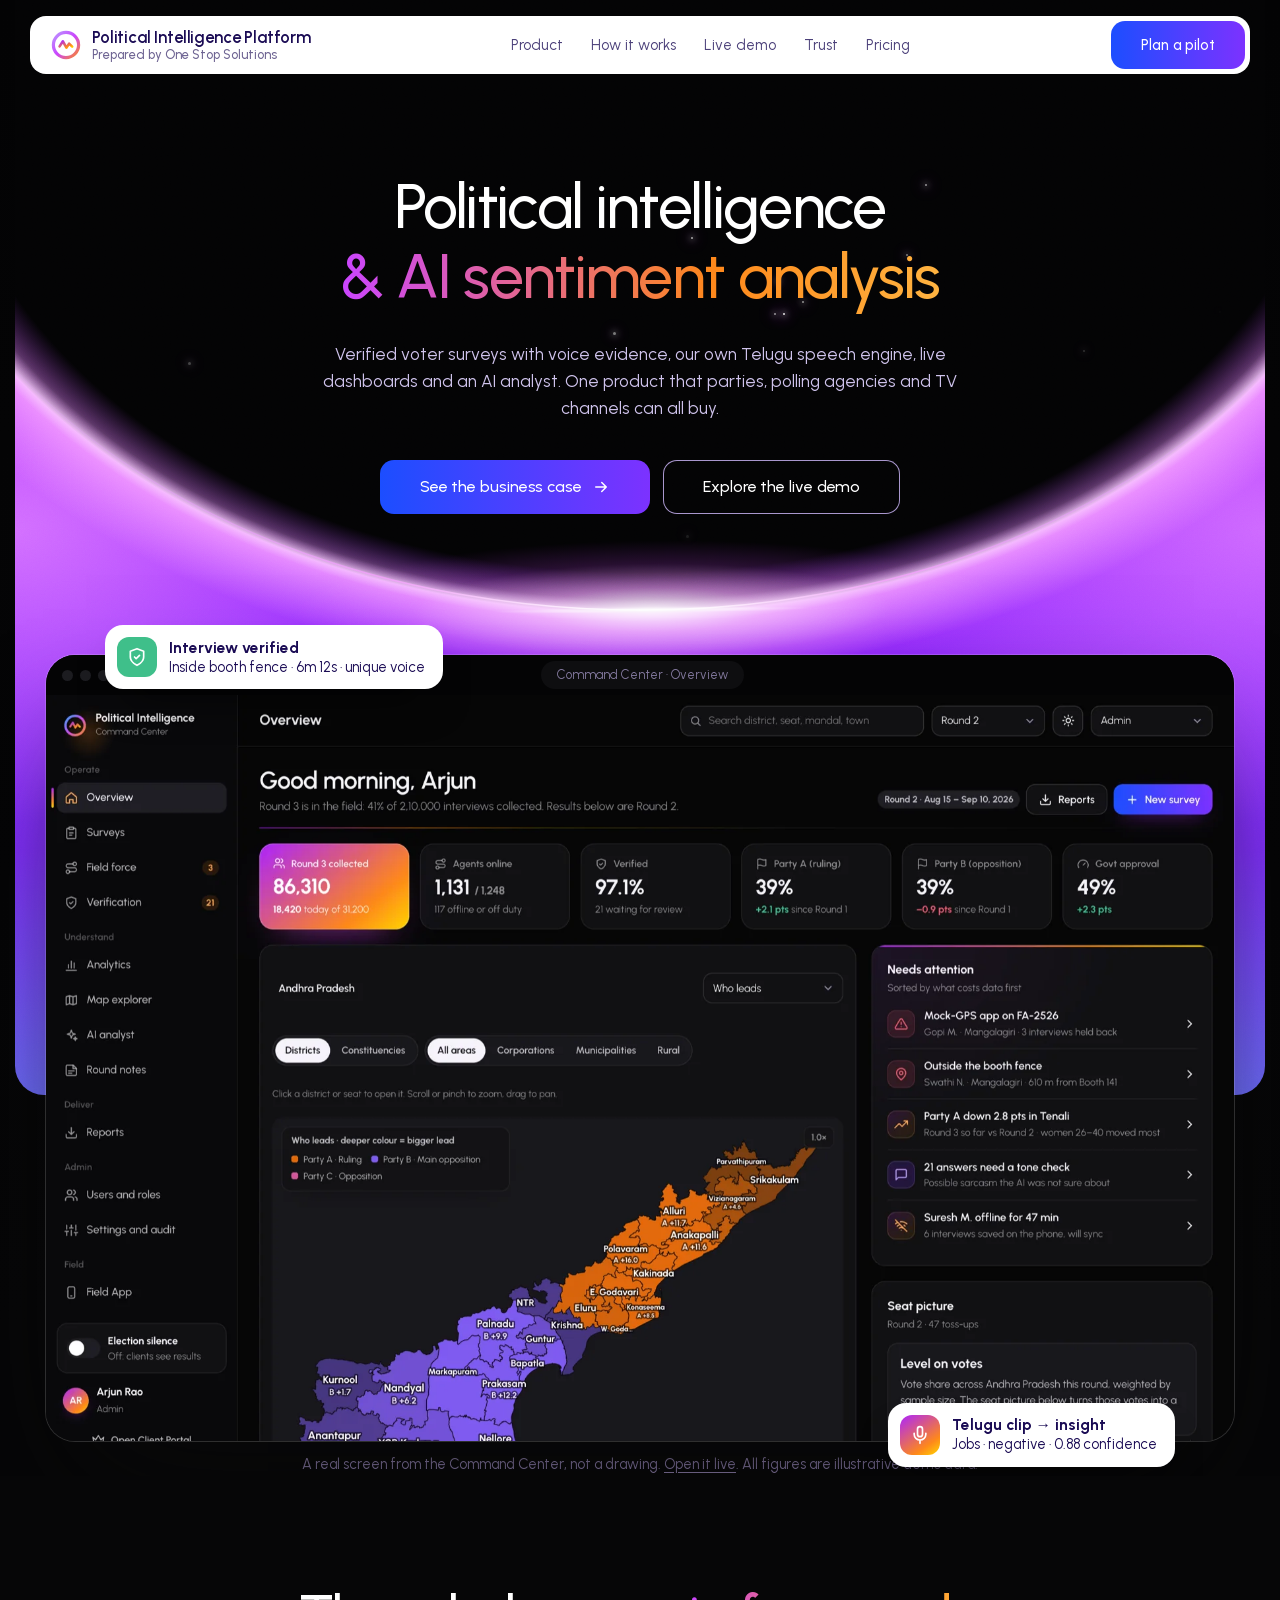
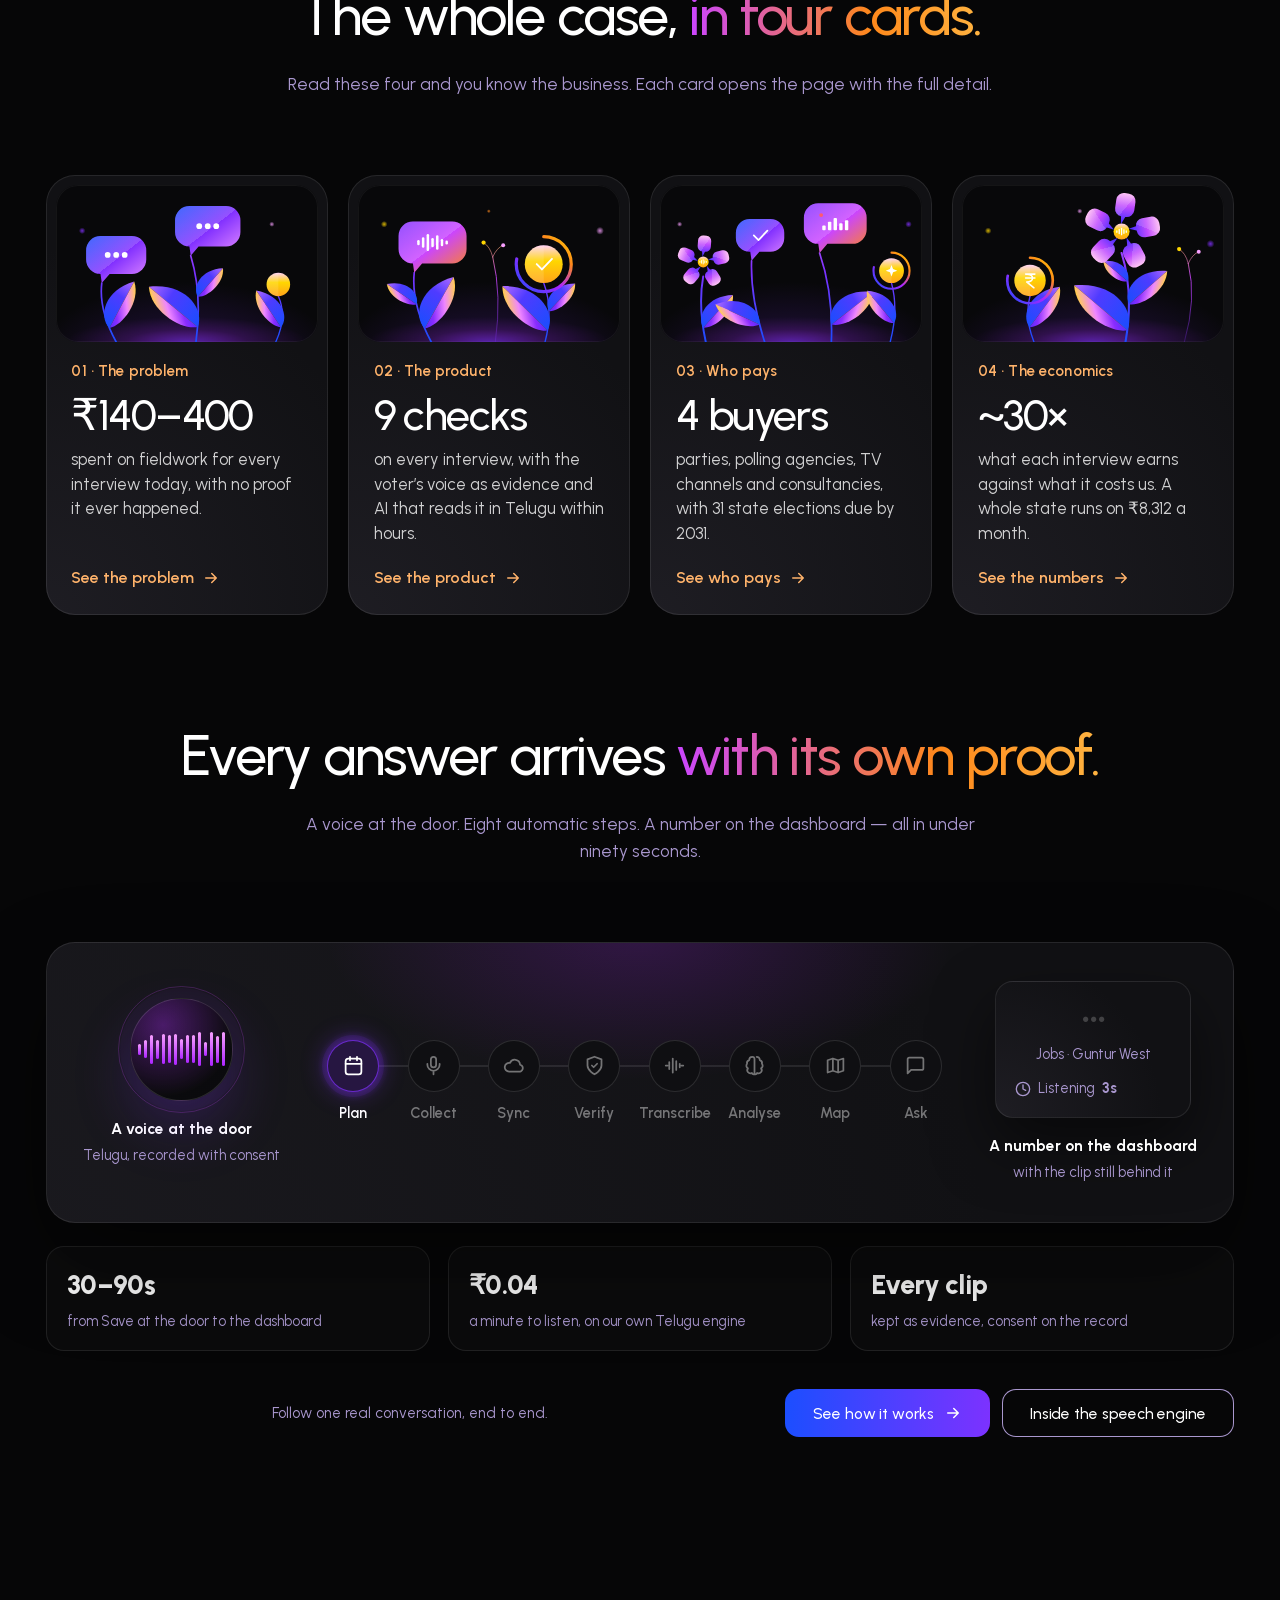
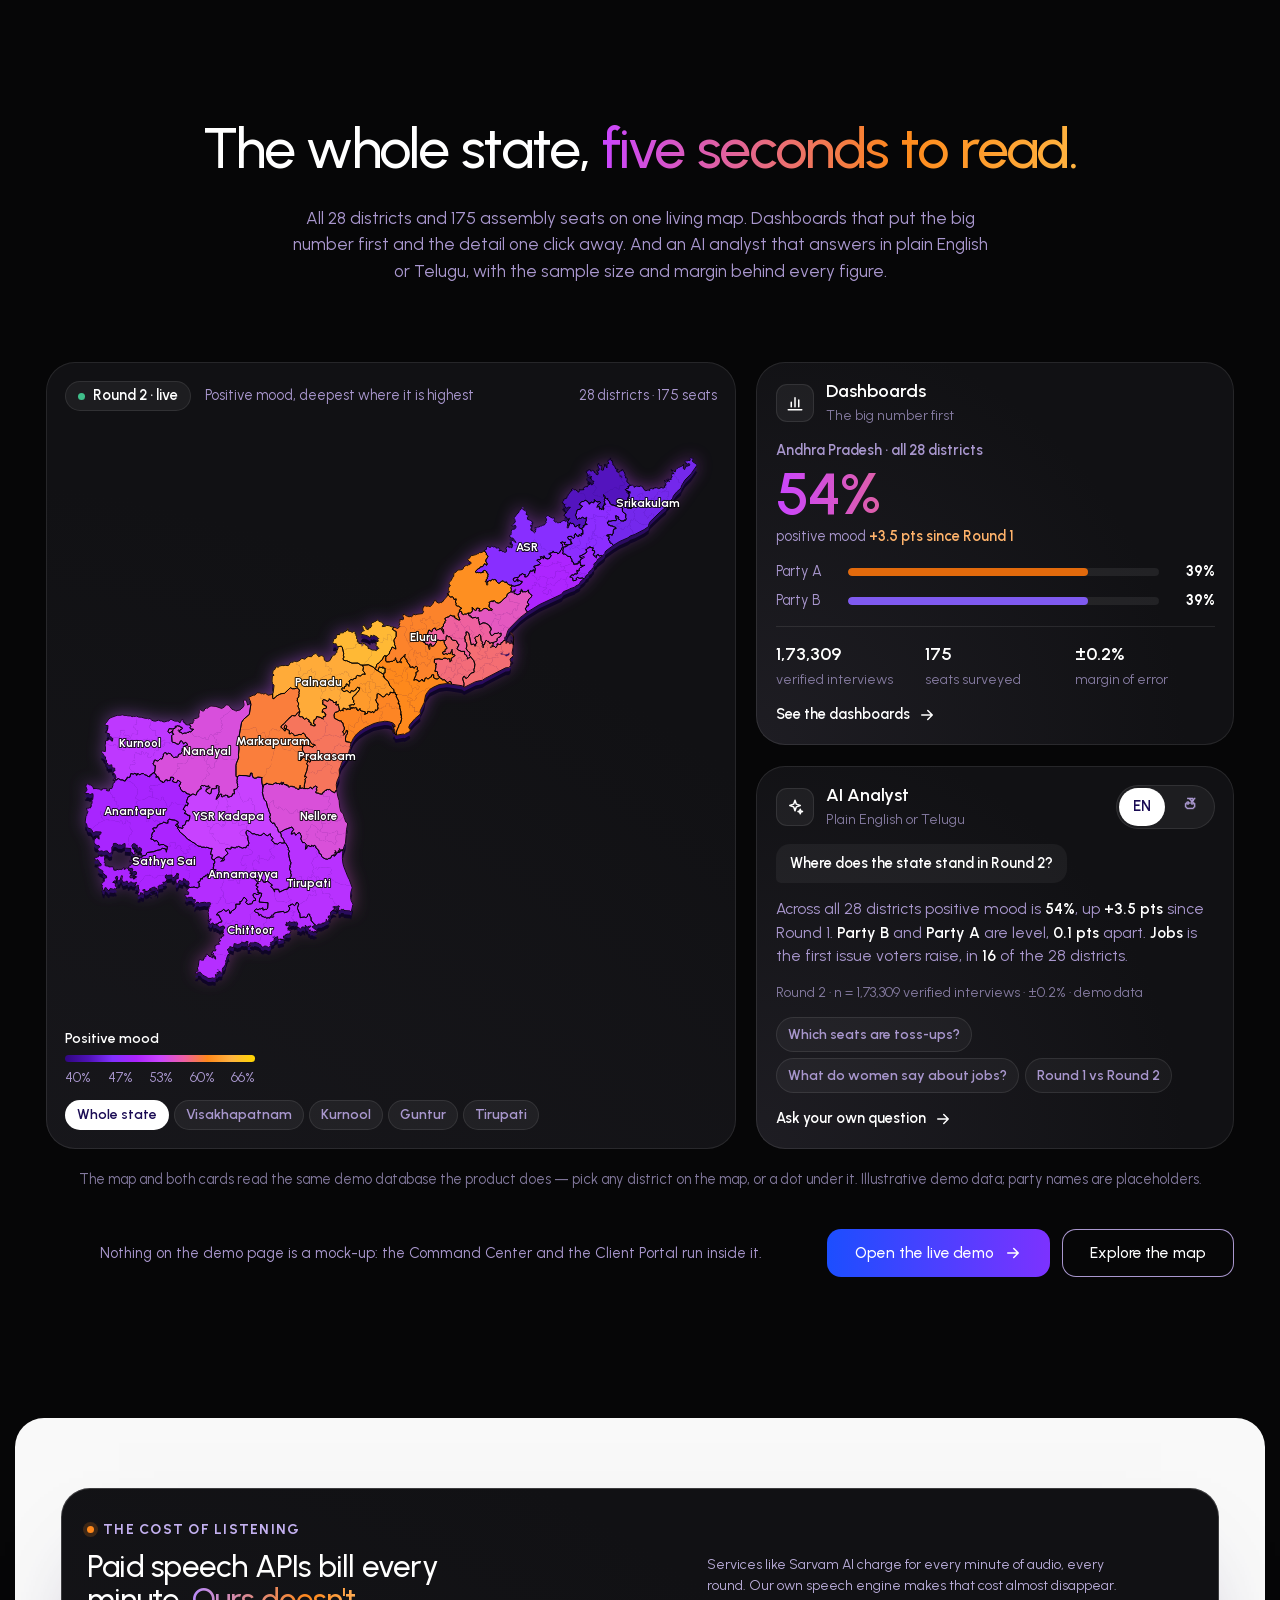
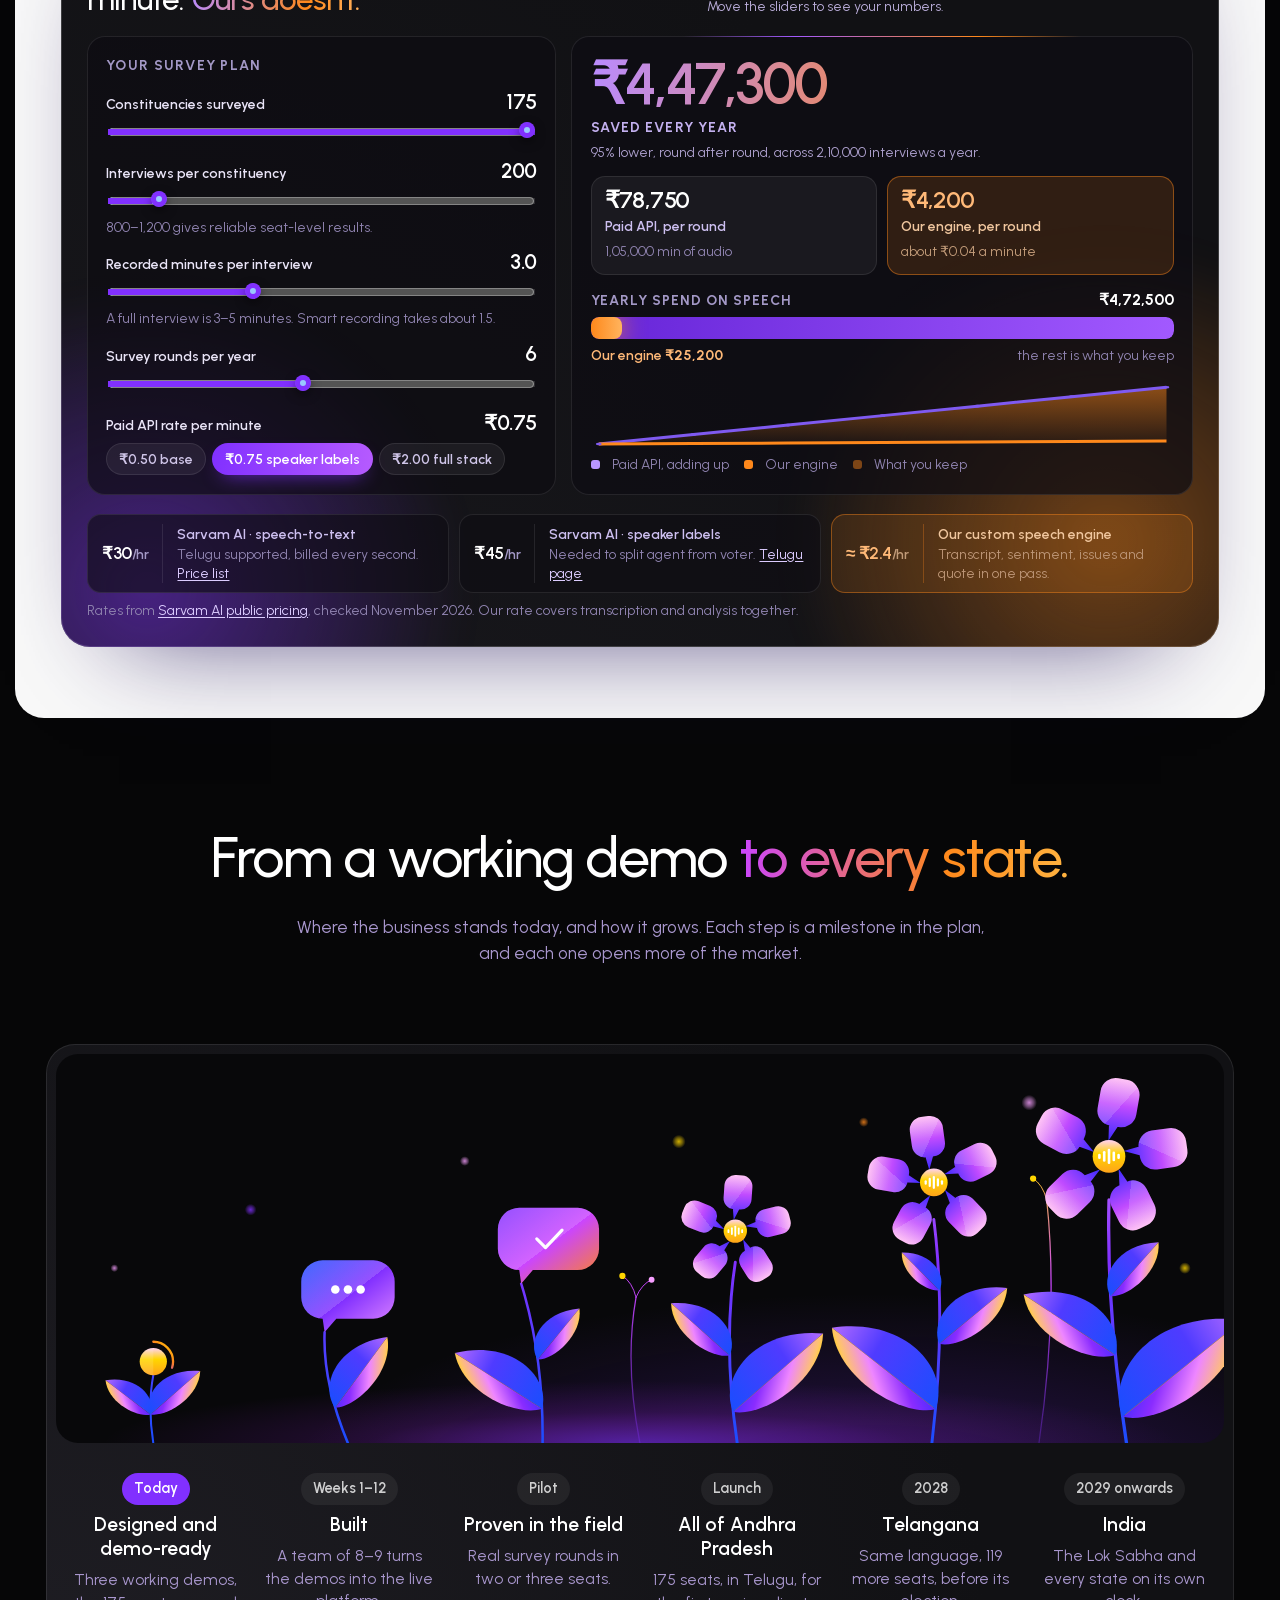
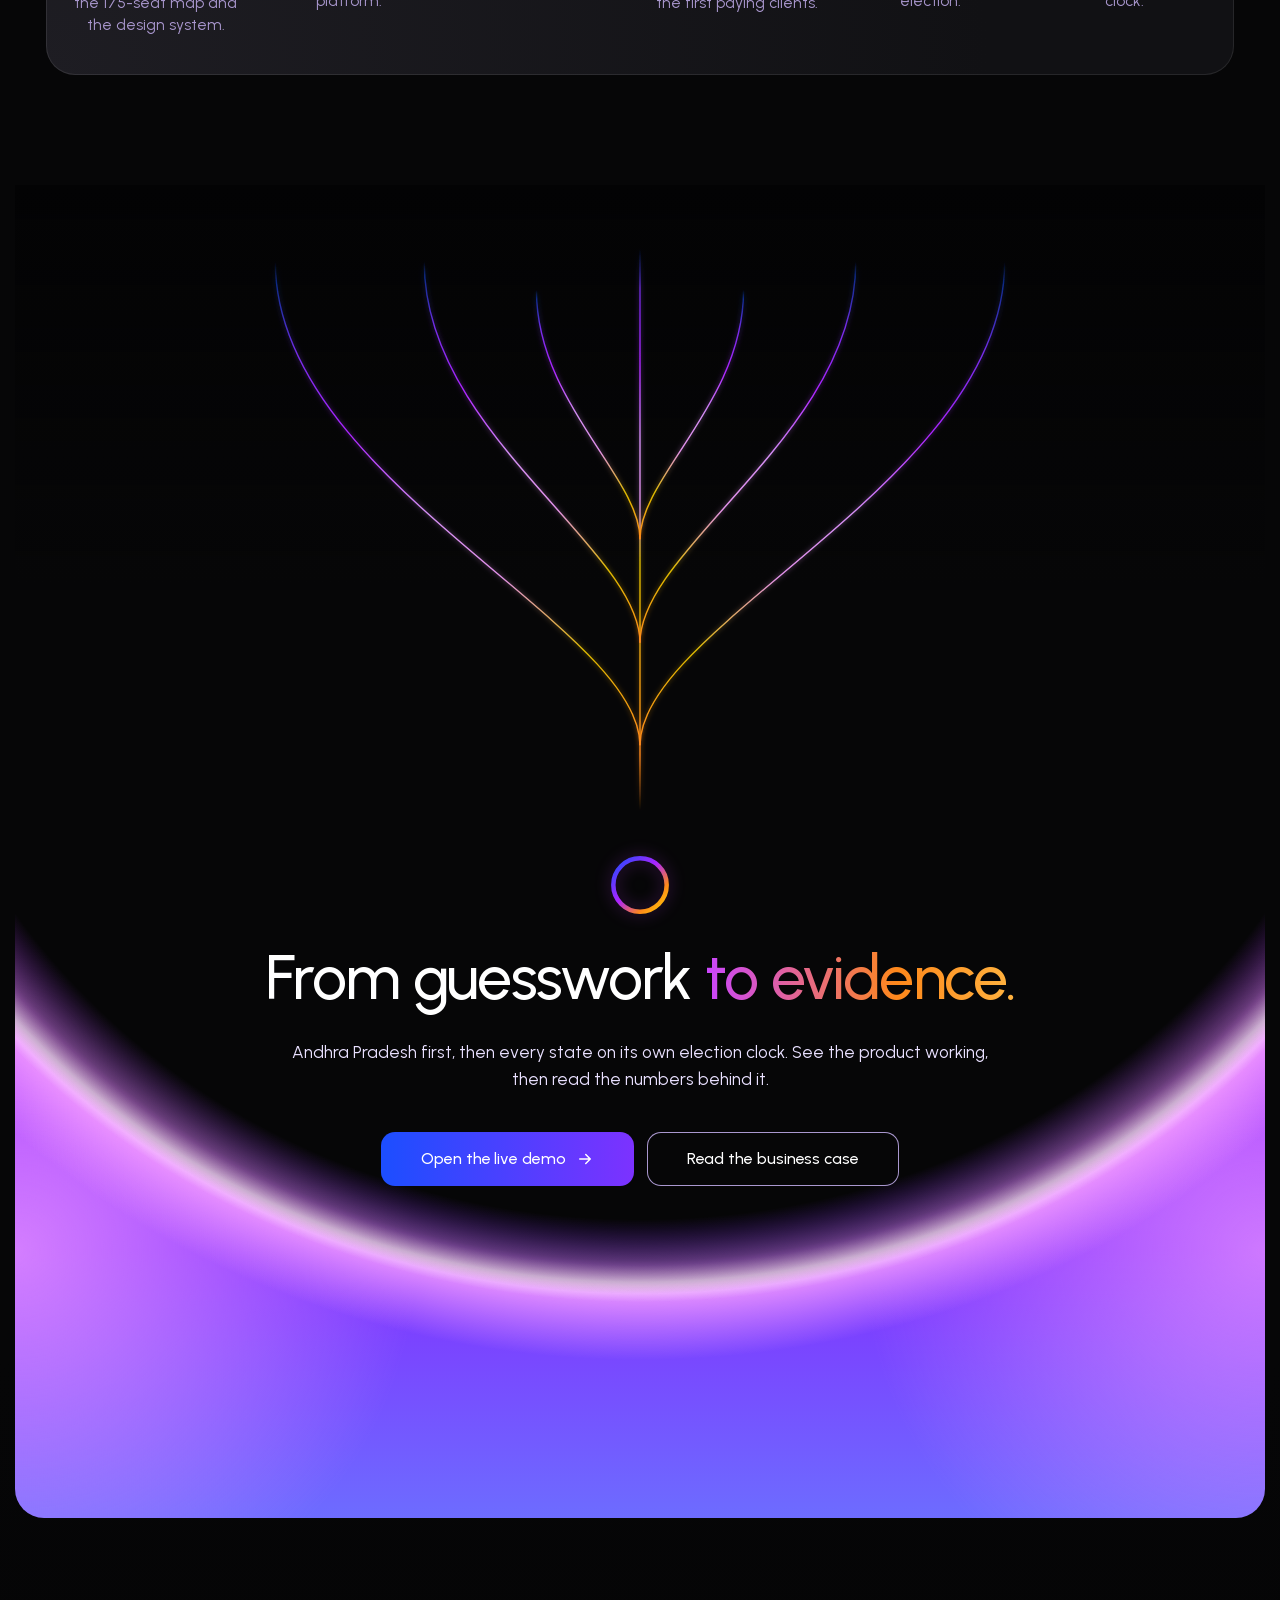
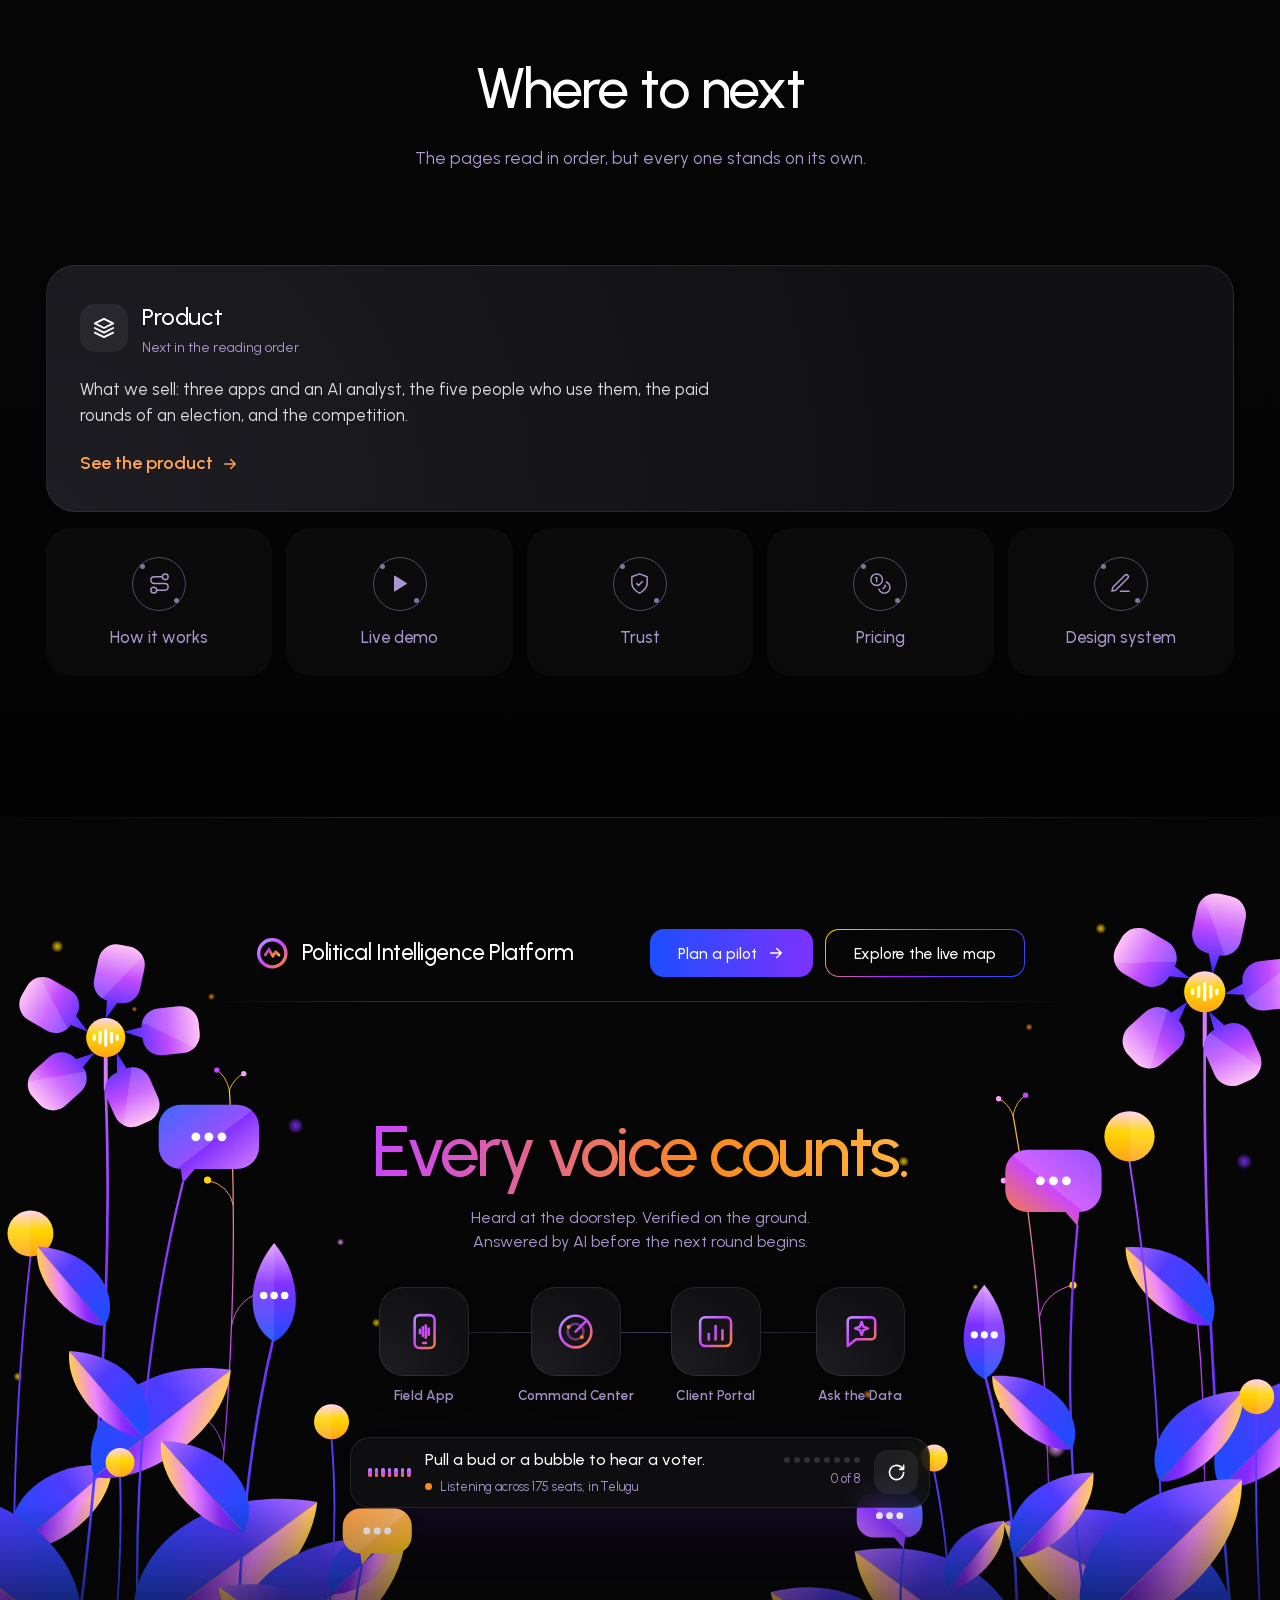
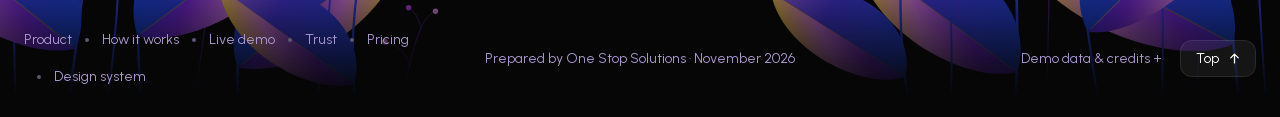
==== commit 0a6938f9: "Use clean URLs: /product instead of /product.html - vercel.json: cleanUrls on, so /product serves pr" ====
--- a/index.html
+++ b/index.html
@@ -196,18 +196,18 @@
 
 <!-- NAV -->
 <nav class="nav" id="nav" aria-label="Main">
-  <a class="brand" href="index.html" aria-label="Political Intelligence Platform, back to top">
+  <a class="brand" href="/" aria-label="Political Intelligence Platform, back to top">
     <svg aria-hidden="true"><use href="#logo"/></svg>
     <span class="brand-name">Political Intelligence Platform<small>Prepared by One Stop Solutions</small></span>
   </a>
   <ul class="nav-links" id="navLinks">
-    <li><a href="product.html">Product</a></li>
-    <li><a href="how.html">How it works</a></li>
-    <li><a href="demo.html">Live demo</a></li>
-    <li><a href="trust.html">Trust</a></li>
-    <li><a href="plan.html">Pricing</a></li>
+    <li><a href="/product">Product</a></li>
+    <li><a href="/how">How it works</a></li>
+    <li><a href="/demo">Live demo</a></li>
+    <li><a href="/trust">Trust</a></li>
+    <li><a href="/plan">Pricing</a></li>
   </ul>
-  <a class="btn btn-primary" href="plan.html#engage">Plan a pilot</a>
+  <a class="btn btn-primary" href="/plan#engage">Plan a pilot</a>
   <button class="nav-menu" id="navMenu" type="button" aria-label="Open menu" aria-expanded="false" aria-controls="navLinks"><svg aria-hidden="true"><use href="#i-menu"/></svg></button>
 </nav>
 
@@ -223,8 +223,8 @@
     <h1 class="display" id="h1"><span class="h-ln">Political intelligence</span><br><span class="h-ln grad" style="--d:90ms">&amp; AI sentiment analysis</span></h1>
     <p class="lead" style="--d:200ms">Verified voter surveys with voice evidence, our own Telugu speech engine, live dashboards and an AI analyst. One product that parties, polling agencies and TV channels can all buy.</p>
     <div class="hero-cta" style="--d:290ms">
-      <a class="btn btn-primary" href="trust.html">See the business case <svg aria-hidden="true"><use href="#i-arrow"/></svg></a>
-      <a class="btn btn-secondary" href="demo.html">Explore the live demo</a>
+      <a class="btn btn-primary" href="/trust">See the business case <svg aria-hidden="true"><use href="#i-arrow"/></svg></a>
+      <a class="btn btn-secondary" href="/demo">Explore the live demo</a>
     </div>
   </div>
   <div class="wrap">
@@ -242,7 +242,7 @@
         <span><b>Telugu clip → insight</b>Jobs · negative · 0.88 confidence</span>
       </div>
     </div>
-    <p class="hero-note">A real screen from the Command Center, not a drawing. <a href="demo.html#demo-command">Open it live</a>. All figures are illustrative demo data.</p>
+    <p class="hero-note">A real screen from the Command Center, not a drawing. <a href="/demo#demo-command">Open it live</a>. All figures are illustrative demo data.</p>
   </div>
 </section>
 
@@ -254,10 +254,10 @@
       <p class="lead">Read these four and you know the business. Each card opens the page with the full detail.</p>
     </div>
     <ol class="hm-pitch" id="hmPitch">
-      <li class="rv"><a href="trust.html#problem"><span class="hm-art" data-art="0" aria-hidden="true"></span><span class="hm-n">01 · The problem</span><b class="hm-big">₹140–400</b><span class="hm-t">spent on fieldwork for every interview today, with no proof it ever happened.</span><span class="hm-go">See the problem <svg aria-hidden="true"><use href="#i-arrow"/></svg></span></a></li>
-      <li class="rv" style="--d:80ms"><a href="product.html"><span class="hm-art" data-art="1" aria-hidden="true"></span><span class="hm-n">02 · The product</span><b class="hm-big">9 checks</b><span class="hm-t">on every interview, with the voter’s voice as evidence and AI that reads it in Telugu within hours.</span><span class="hm-go">See the product <svg aria-hidden="true"><use href="#i-arrow"/></svg></span></a></li>
-      <li class="rv" style="--d:160ms"><a href="trust.html#market"><span class="hm-art" data-art="2" aria-hidden="true"></span><span class="hm-n">03 · Who pays</span><b class="hm-big">4 buyers</b><span class="hm-t">parties, polling agencies, TV channels and consultancies, with 31 state elections due by 2031.</span><span class="hm-go">See who pays <svg aria-hidden="true"><use href="#i-arrow"/></svg></span></a></li>
-      <li class="rv" style="--d:240ms"><a href="trust.html#economics"><span class="hm-art" data-art="3" aria-hidden="true"></span><span class="hm-n">04 · The economics</span><b class="hm-big">~30×</b><span class="hm-t">what each interview earns against what it costs us. A whole state runs on ₹8,312 a month.</span><span class="hm-go">See the numbers <svg aria-hidden="true"><use href="#i-arrow"/></svg></span></a></li>
+      <li class="rv"><a href="/trust#problem"><span class="hm-art" data-art="0" aria-hidden="true"></span><span class="hm-n">01 · The problem</span><b class="hm-big">₹140–400</b><span class="hm-t">spent on fieldwork for every interview today, with no proof it ever happened.</span><span class="hm-go">See the problem <svg aria-hidden="true"><use href="#i-arrow"/></svg></span></a></li>
+      <li class="rv" style="--d:80ms"><a href="/product"><span class="hm-art" data-art="1" aria-hidden="true"></span><span class="hm-n">02 · The product</span><b class="hm-big">9 checks</b><span class="hm-t">on every interview, with the voter’s voice as evidence and AI that reads it in Telugu within hours.</span><span class="hm-go">See the product <svg aria-hidden="true"><use href="#i-arrow"/></svg></span></a></li>
+      <li class="rv" style="--d:160ms"><a href="/trust#market"><span class="hm-art" data-art="2" aria-hidden="true"></span><span class="hm-n">03 · Who pays</span><b class="hm-big">4 buyers</b><span class="hm-t">parties, polling agencies, TV channels and consultancies, with 31 state elections due by 2031.</span><span class="hm-go">See who pays <svg aria-hidden="true"><use href="#i-arrow"/></svg></span></a></li>
+      <li class="rv" style="--d:240ms"><a href="/trust#economics"><span class="hm-art" data-art="3" aria-hidden="true"></span><span class="hm-n">04 · The economics</span><b class="hm-big">~30×</b><span class="hm-t">what each interview earns against what it costs us. A whole state runs on ₹8,312 a month.</span><span class="hm-go">See the numbers <svg aria-hidden="true"><use href="#i-arrow"/></svg></span></a></li>
     </ol>
   </div>
 </section>
@@ -307,7 +307,7 @@
       <li><b>Every clip</b><span>kept as evidence, consent on the record</span></li>
     </ul>
 
-    <div class="demo-band"><p>Follow one real conversation, end to end.</p><a class="btn btn-primary btn-md" href="how.html">See how it works <svg aria-hidden="true"><use href="#i-arrow"/></svg></a><a class="btn btn-secondary btn-md" href="how.html#engine">Inside the speech engine</a></div>
+    <div class="demo-band"><p>Follow one real conversation, end to end.</p><a class="btn btn-primary btn-md" href="/how">See how it works <svg aria-hidden="true"><use href="#i-arrow"/></svg></a><a class="btn btn-secondary btn-md" href="/how#engine">Inside the speech engine</a></div>
   </div>
 </section>
 
@@ -348,7 +348,7 @@
           </div>
           <div class="gl-h2h" id="glH2h"></div>
           <div class="gl-stats" id="glStats"></div>
-          <a class="link-arrow gl-go" href="demo.html#demo-command">See the dashboards <svg aria-hidden="true"><use href="#i-arrow"/></svg></a>
+          <a class="link-arrow gl-go" href="/demo#demo-command">See the dashboards <svg aria-hidden="true"><use href="#i-arrow"/></svg></a>
         </article>
         <article class="gl-card gl-ask rv" style="--d:160ms" aria-labelledby="glAskH">
           <div class="gl-head">
@@ -363,16 +363,16 @@
           <p class="gl-a" id="glA"></p>
           <p class="gl-src" id="glSrc"></p>
           <div class="gl-chips">
-            <a href="demo.html#ask">Which seats are toss-ups?</a>
-            <a href="demo.html#ask">What do women say about jobs?</a>
-            <a href="demo.html#ask">Round 1 vs Round 2</a>
-          </div>
-          <a class="link-arrow gl-go" href="demo.html#ask">Ask your own question <svg aria-hidden="true"><use href="#i-arrow"/></svg></a>
+            <a href="/demo#ask">Which seats are toss-ups?</a>
+            <a href="/demo#ask">What do women say about jobs?</a>
+            <a href="/demo#ask">Round 1 vs Round 2</a>
+          </div>
+          <a class="link-arrow gl-go" href="/demo#ask">Ask your own question <svg aria-hidden="true"><use href="#i-arrow"/></svg></a>
         </article>
       </div>
     </div>
     <p class="gl-note">The map and both cards read the same demo database the product does &mdash; pick any district on the map, or a dot under it. Illustrative demo data; party names are placeholders.</p>
-    <div class="demo-band"><p>Nothing on the demo page is a mock-up: the Command Center and the Client Portal run inside it.</p><a class="btn btn-primary btn-md" href="demo.html">Open the live demo <svg aria-hidden="true"><use href="#i-arrow"/></svg></a><a class="btn btn-secondary btn-md" href="demo.html#map">Explore the map</a></div>
+    <div class="demo-band"><p>Nothing on the demo page is a mock-up: the Command Center and the Client Portal run inside it.</p><a class="btn btn-primary btn-md" href="/demo">Open the live demo <svg aria-hidden="true"><use href="#i-arrow"/></svg></a><a class="btn btn-secondary btn-md" href="/demo#map">Explore the map</a></div>
   </div>
 </section>
 
@@ -484,7 +484,7 @@
     <svg class="close-ring" aria-hidden="true"><use href="#ring"/></svg>
     <h2 class="display" id="close-h">From guesswork <span class="grad">to evidence.</span></h2>
     <p class="lead">Andhra Pradesh first, then every state on its own election clock. See the product working, then read the numbers behind it.</p>
-    <div class="hero-cta"><a class="btn btn-primary" href="demo.html">Open the live demo <svg aria-hidden="true"><use href="#i-arrow"/></svg></a><a class="btn btn-secondary" href="trust.html">Read the business case</a></div>
+    <div class="hero-cta"><a class="btn btn-primary" href="/demo">Open the live demo <svg aria-hidden="true"><use href="#i-arrow"/></svg></a><a class="btn btn-secondary" href="/trust">Read the business case</a></div>
   </div>
 </section>
 
@@ -498,14 +498,14 @@
     <div class="fg-head">
       <div class="fg-top">
         <a class="fg-brand" href="#top" aria-label="Political Intelligence Platform, back to top"><svg aria-hidden="true"><use href="#logo"/></svg><span>Political Intelligence Platform</span></a>
-        <div class="fg-cta"><a class="btn btn-primary btn-md" href="plan.html#engage">Plan a pilot <svg aria-hidden="true"><use href="#i-arrow"/></svg></a><a class="btn btn-gradline btn-md" href="demo.html#map">Explore the live map</a></div>
+        <div class="fg-cta"><a class="btn btn-primary btn-md" href="/plan#engage">Plan a pilot <svg aria-hidden="true"><use href="#i-arrow"/></svg></a><a class="btn btn-gradline btn-md" href="/demo#map">Explore the live map</a></div>
       </div>
       <span class="fg-rule" aria-hidden="true"></span>
     </div>
     <div class="fg-mid">
       <h2 class="fg-word"><span class="grad">Every voice counts.</span></h2>
       <p class="fg-sub">Heard at the doorstep. Verified on the ground. Answered by AI before the next round begins.</p>
-      <nav class="fg-doors" aria-label="Open the product"><span class="fg-wire" aria-hidden="true"><i></i></span><a class="fg-door" href="app.html?role=field#fieldapp" style="--i:0"><span class="fg-tile"><svg class="fg-gl" viewBox="0 0 24 24" aria-hidden="true" focusable="false"><rect x="6.2" y="2.4" width="11.6" height="19.2" rx="2.8"/><path class="g-b" style="--i:0" d="M9.3 11v2"/><path class="g-b" style="--i:1" d="M11 9.5v5"/><path class="g-b" style="--i:2" d="M12.7 8.4v7.2"/><path class="g-b" style="--i:3" d="M14.4 10.2v3.6"/><path d="M11.2 18.6h1.6"/></svg></span><span class="fg-dl"><b>Field App</b><i aria-hidden="true">Collect at the door &rarr;</i></span></a><a class="fg-door" href="app.html" style="--i:1"><span class="fg-tile"><svg class="fg-gl" viewBox="0 0 24 24" aria-hidden="true" focusable="false"><circle cx="12" cy="12" r="9.2"/><circle cx="12" cy="12" r="4.6" opacity=".5"/><path class="g-sw" d="M12 12 18.5 5.5"/><circle class="g-dot" cx="15.7" cy="15.2" r="1.1"/><circle class="g-dot" cx="7.9" cy="9.2" r="1.1" style="animation-delay:-.9s"/></svg></span><span class="fg-dl"><b>Command Center</b><i aria-hidden="true">Run every round &rarr;</i></span></a><a class="fg-door" href="portal.html" style="--i:2"><span class="fg-tile"><svg class="fg-gl" viewBox="0 0 24 24" aria-hidden="true" focusable="false"><rect x="3" y="3.6" width="18" height="16.8" rx="3"/><path class="g-b" style="--i:0" d="M8 16.6v-3.2"/><path class="g-b" style="--i:1" d="M12 16.6V8.8"/><path class="g-b" style="--i:2" d="M16 16.6v-5.4"/></svg></span><span class="fg-dl"><b>Client Portal</b><i aria-hidden="true">See the verdict &rarr;</i></span></a><a class="fg-door" href="app.html#ai" style="--i:3"><span class="fg-tile"><svg class="fg-gl" viewBox="0 0 24 24" aria-hidden="true" focusable="false"><path d="M20.5 14.2a2.3 2.3 0 0 1-2.3 2.3H9.4l-4.9 3.8V6a2.3 2.3 0 0 1 2.3-2.3h11.4A2.3 2.3 0 0 1 20.5 6z"/><path class="g-sp" d="M12.6 6.4l1 2.7 2.7 1-2.7 1-1 2.7-1-2.7-2.7-1 2.7-1z"/></svg></span><span class="fg-dl"><b>Ask the Data</b><i aria-hidden="true">Ask in plain words &rarr;</i></span></a></nav>
+      <nav class="fg-doors" aria-label="Open the product"><span class="fg-wire" aria-hidden="true"><i></i></span><a class="fg-door" href="/app?role=field#fieldapp" style="--i:0"><span class="fg-tile"><svg class="fg-gl" viewBox="0 0 24 24" aria-hidden="true" focusable="false"><rect x="6.2" y="2.4" width="11.6" height="19.2" rx="2.8"/><path class="g-b" style="--i:0" d="M9.3 11v2"/><path class="g-b" style="--i:1" d="M11 9.5v5"/><path class="g-b" style="--i:2" d="M12.7 8.4v7.2"/><path class="g-b" style="--i:3" d="M14.4 10.2v3.6"/><path d="M11.2 18.6h1.6"/></svg></span><span class="fg-dl"><b>Field App</b><i aria-hidden="true">Collect at the door &rarr;</i></span></a><a class="fg-door" href="/app" style="--i:1"><span class="fg-tile"><svg class="fg-gl" viewBox="0 0 24 24" aria-hidden="true" focusable="false"><circle cx="12" cy="12" r="9.2"/><circle cx="12" cy="12" r="4.6" opacity=".5"/><path class="g-sw" d="M12 12 18.5 5.5"/><circle class="g-dot" cx="15.7" cy="15.2" r="1.1"/><circle class="g-dot" cx="7.9" cy="9.2" r="1.1" style="animation-delay:-.9s"/></svg></span><span class="fg-dl"><b>Command Center</b><i aria-hidden="true">Run every round &rarr;</i></span></a><a class="fg-door" href="/portal" style="--i:2"><span class="fg-tile"><svg class="fg-gl" viewBox="0 0 24 24" aria-hidden="true" focusable="false"><rect x="3" y="3.6" width="18" height="16.8" rx="3"/><path class="g-b" style="--i:0" d="M8 16.6v-3.2"/><path class="g-b" style="--i:1" d="M12 16.6V8.8"/><path class="g-b" style="--i:2" d="M16 16.6v-5.4"/></svg></span><span class="fg-dl"><b>Client Portal</b><i aria-hidden="true">See the verdict &rarr;</i></span></a><a class="fg-door" href="/app#ai" style="--i:3"><span class="fg-tile"><svg class="fg-gl" viewBox="0 0 24 24" aria-hidden="true" focusable="false"><path d="M20.5 14.2a2.3 2.3 0 0 1-2.3 2.3H9.4l-4.9 3.8V6a2.3 2.3 0 0 1 2.3-2.3h11.4A2.3 2.3 0 0 1 20.5 6z"/><path class="g-sp" d="M12.6 6.4l1 2.7 2.7 1-2.7 1-1 2.7-1-2.7-2.7-1 2.7-1z"/></svg></span><span class="fg-dl"><b>Ask the Data</b><i aria-hidden="true">Ask in plain words &rarr;</i></span></a></nav>
       <div class="fg-voice" id="fgVoice">
         <span class="fg-vwave" aria-hidden="true"><i></i><i></i><i></i><i></i><i></i><i></i><i></i></span>
         <div class="fg-vb" aria-live="polite">
@@ -517,7 +517,7 @@
       </div>
     </div>
     <div class="fg-base">
-      <nav class="fg-pages" aria-label="Pages"><a href="product.html">Product</a><a href="how.html">How it works</a><a href="demo.html">Live demo</a><a href="trust.html">Trust</a><a href="plan.html">Pricing</a><a href="design-system.html">Design system</a></nav>
+      <nav class="fg-pages" aria-label="Pages"><a href="/product">Product</a><a href="/how">How it works</a><a href="/demo">Live demo</a><a href="/trust">Trust</a><a href="/plan">Pricing</a><a href="/design-system">Design system</a></nav>
       <p class="fg-made">Prepared by One Stop Solutions · November 2026</p>
       <div class="fg-fine">
         <details class="fg-cred">
@@ -544,7 +544,7 @@
       <button class="ldm-tab" type="button" role="tab" data-ldm-tab="field" aria-selected="false" tabindex="-1"><svg aria-hidden="true"><use href="#i-phone"/></svg><span>Field<span class="ldm-lx"> App</span></span></button>
     </div>
     <div class="ldm-act">
-      <a class="ldm-btn ldm-new" id="ldmNew" href="app.html?role=command" target="_blank" rel="noopener"><svg viewBox="0 0 24 24" fill="none" stroke="currentColor" stroke-width="1.8" stroke-linecap="round" stroke-linejoin="round" aria-hidden="true"><path d="M14 4h6v6M20 4l-9 9M18 14v5a1 1 0 0 1-1 1H5a1 1 0 0 1-1-1V7a1 1 0 0 1 1-1h5"/></svg><span class="ldm-lx">New tab</span><span class="sr"> (opens this demo in a new tab)</span></a>
+      <a class="ldm-btn ldm-new" id="ldmNew" href="/app?role=command" target="_blank" rel="noopener"><svg viewBox="0 0 24 24" fill="none" stroke="currentColor" stroke-width="1.8" stroke-linecap="round" stroke-linejoin="round" aria-hidden="true"><path d="M14 4h6v6M20 4l-9 9M18 14v5a1 1 0 0 1-1 1H5a1 1 0 0 1-1-1V7a1 1 0 0 1 1-1h5"/></svg><span class="ldm-lx">New tab</span><span class="sr"> (opens this demo in a new tab)</span></a>
       <button class="ldm-btn ldm-close" id="ldmClose" type="button" aria-keyshortcuts="Escape"><svg aria-hidden="true"><use href="#i-x"/></svg><span>Close</span></button>
     </div>
   </div>
